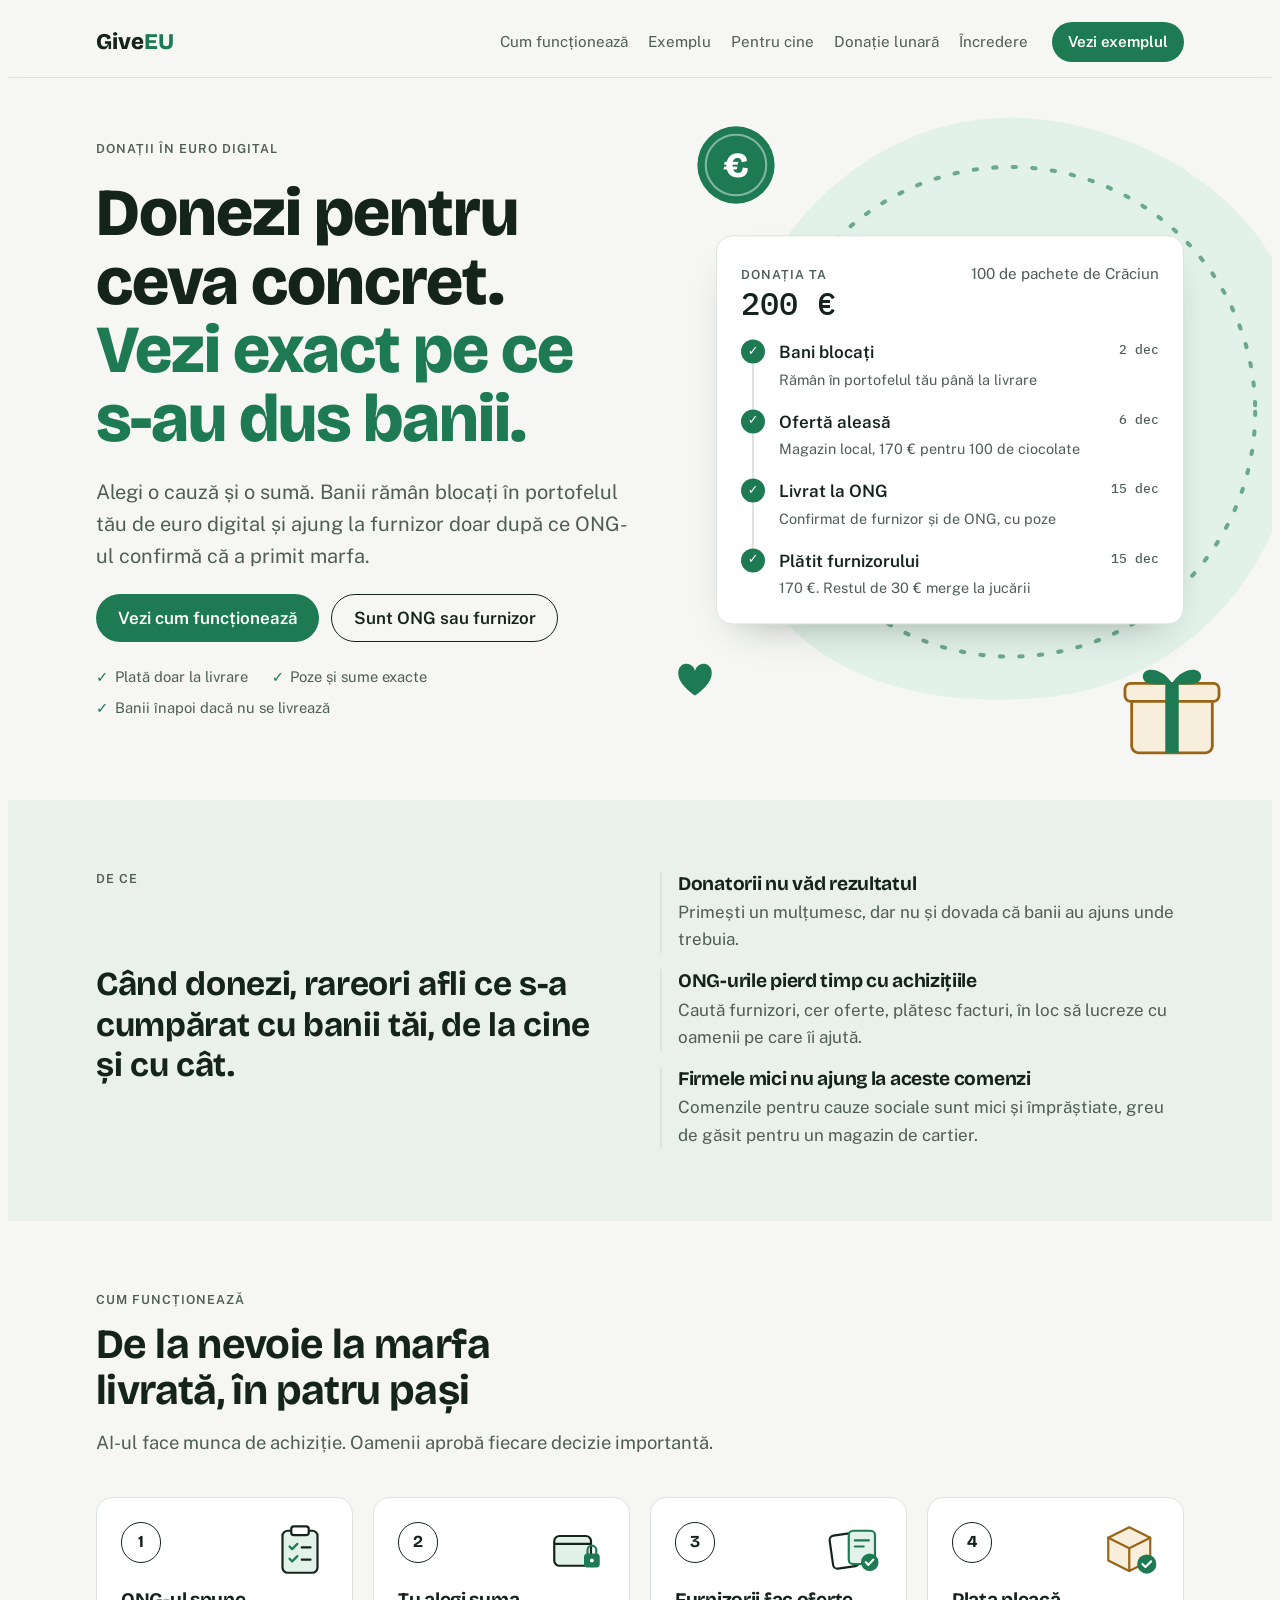
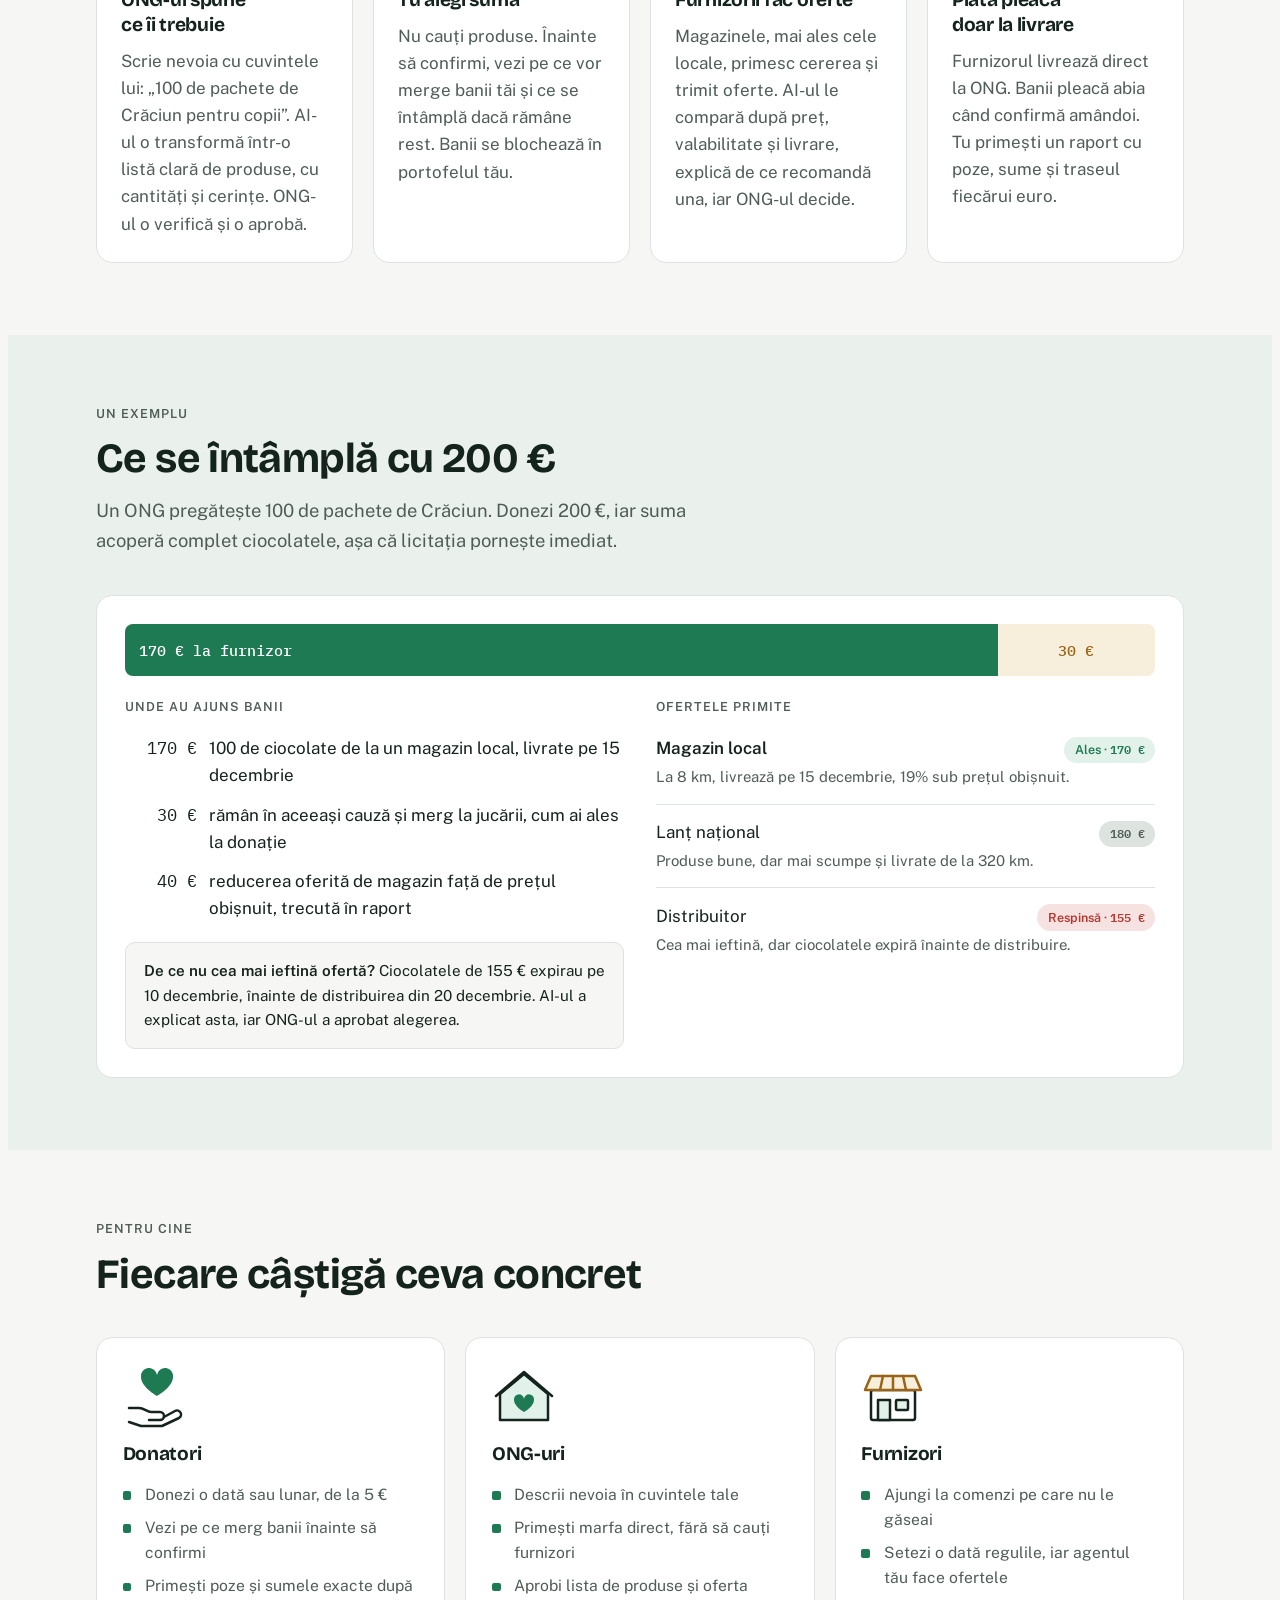
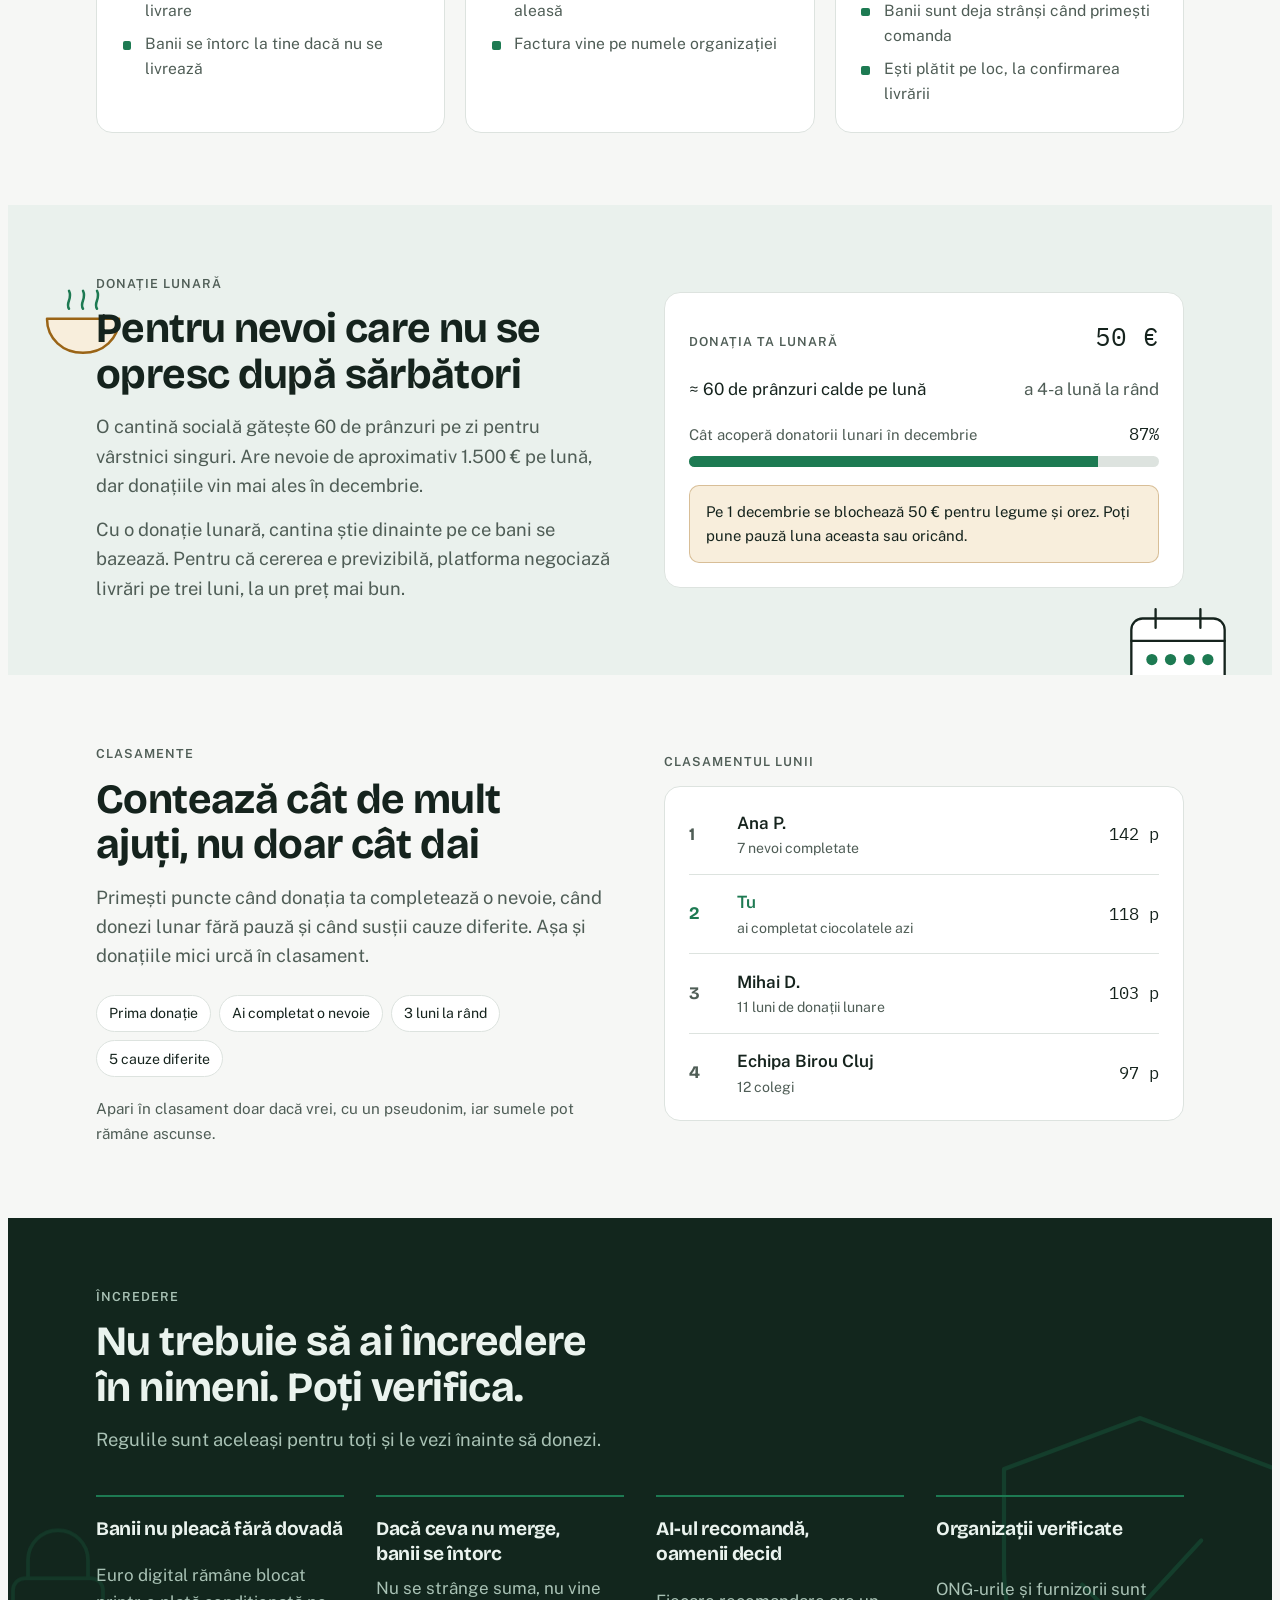
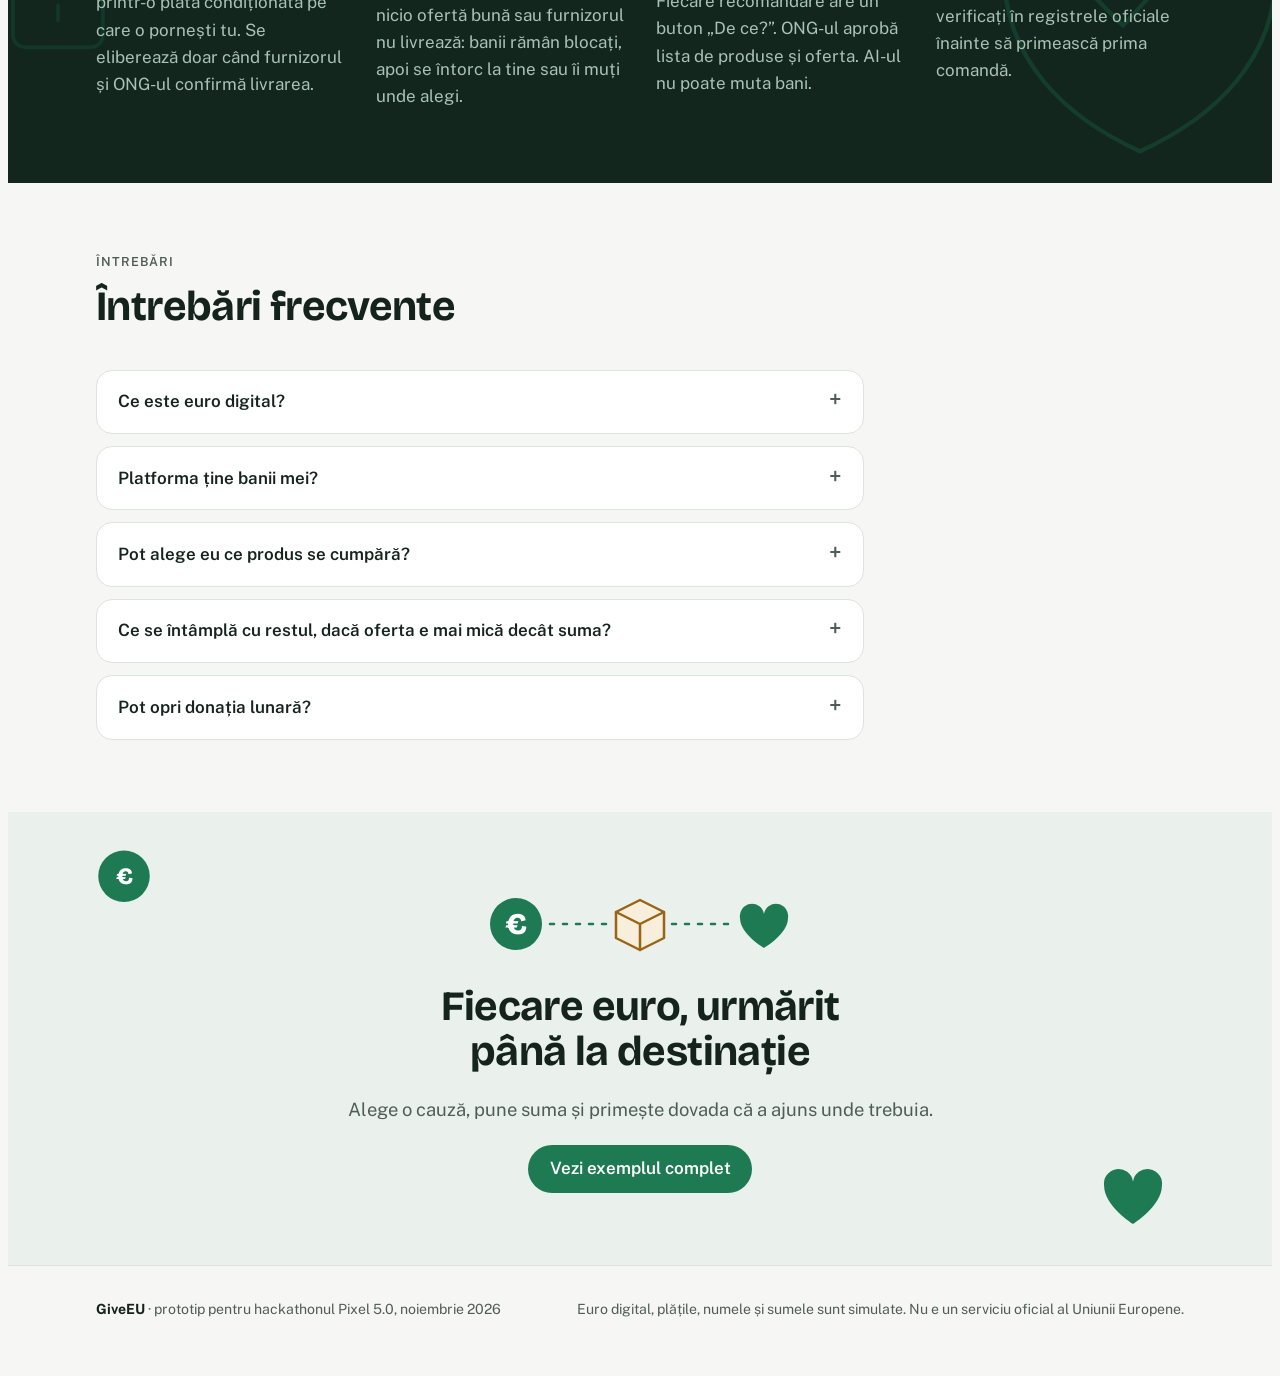
==== index.html @ 55b5b6fa "Add parallax decorations, illustrations and scroll reveal animations Co-Authored-By: Claude Opus 5.5" ====
<!doctype html>
<html lang="ro">
<head>
<meta charset="utf-8">
<meta name="viewport" content="width=device-width, initial-scale=1, viewport-fit=cover">
<title>GiveEU</title>
<script>document.documentElement.classList.add('js')</script>
<link rel="preconnect" href="https://fonts.googleapis.com">
<link rel="preconnect" href="https://fonts.gstatic.com" crossorigin>
<link rel="stylesheet" href="https://fonts.googleapis.com/css2?family=Bricolage+Grotesque:opsz,wght@12..96,500;12..96,700;12..96,800&family=Public+Sans:wght@400;600&family=IBM+Plex+Mono:wght@500&display=swap">
<style>
/* Layout: landing page pe benzi orizontale; hero cu un card „urmărirea donației” ca imagine centrală, apoi pași, exemplu, public, abonament, clasament, încredere, întrebări, CTA. */
:root{
  --bg:#f6f7f5; --surface:#ffffff; --band:#eaf1ed; --ink:#15231d; --muted:#4f5d56; --line:#dde3df;
  --accent:#1d7a52; --accent-soft:#e2f1ea; --on-accent:#ffffff; --hold:#9a6416; --hold-soft:#f8eedc; --bad:#b4372f;
  --deep:#12261d; --deep-ink:#eaf3ee; --deep-muted:#a9c2b5;
  --display:"Bricolage Grotesque",ui-sans-serif,system-ui,sans-serif;
  --body:"Public Sans",ui-sans-serif,system-ui,sans-serif;
  --mono:"IBM Plex Mono",ui-monospace,SFMono-Regular,Menlo,monospace;
}
@media (prefers-color-scheme:dark){:root:not([data-theme="light"]){
  --bg:#0f1714; --surface:#16211c; --band:#132a20; --ink:#e8efeb; --muted:#a3b2aa; --line:#2a3832;
  --accent:#4cc28c; --accent-soft:#18352a; --on-accent:#0b1611; --hold:#e0a84e; --hold-soft:#33291a; --bad:#ef7a70;
  --deep:#0a120e; --deep-ink:#e8efeb; --deep-muted:#9db3a7; color-scheme:dark}}
:root[data-theme="dark"]{
  --bg:#0f1714; --surface:#16211c; --band:#132a20; --ink:#e8efeb; --muted:#a3b2aa; --line:#2a3832;
  --accent:#4cc28c; --accent-soft:#18352a; --on-accent:#0b1611; --hold:#e0a84e; --hold-soft:#33291a; --bad:#ef7a70;
  --deep:#0a120e; --deep-ink:#e8efeb; --deep-muted:#9db3a7; color-scheme:dark}
*{box-sizing:border-box}
html{scroll-behavior:smooth}
@media (prefers-reduced-motion:reduce){html{scroll-behavior:auto}*{animation:none!important;transition:none!important}}
body{background:var(--bg);color:var(--ink);font:400 1.0625rem/1.6 var(--body)}
h1,h2,h3,p,ul,ol,dl,dd,figure{margin:0}
ul,ol{padding:0;list-style:none}
a{color:var(--accent)}
:focus-visible{outline:3px solid var(--accent);outline-offset:3px}
.band{padding-left:max(16px,env(safe-area-inset-left,0px));padding-right:max(16px,env(safe-area-inset-right,0px));padding-block:4.5rem}
.wrap{max-width:68rem;margin-inline:auto}
h1,h2,h3{font-family:var(--display);text-wrap:balance;letter-spacing:-.015em}
h2{font-size:clamp(1.8rem,4.4vw,2.6rem);line-height:1.1;font-weight:700}
h3{font-size:1.2rem;font-weight:700;line-height:1.3}
.intro{display:grid;gap:.9rem;max-width:40rem;margin-bottom:2.5rem}
.intro p{font-size:1.15rem;color:var(--muted)}
.muted{color:var(--muted)}
.mono{font-family:var(--mono);font-variant-numeric:tabular-nums}
.label{font:600 .78rem/1.2 var(--body);text-transform:uppercase;letter-spacing:.08em;color:var(--muted)}
.btn{display:inline-flex;align-items:center;justify-content:center;min-height:3rem;padding:0 1.35rem;border-radius:999px;font-weight:600;text-decoration:none;transition:filter .15s}
.btn--main{background:var(--accent);color:var(--on-accent)}
.btn--main:hover{filter:brightness(1.08)}
.btn--ghost{border:1.5px solid var(--ink);color:var(--ink)}
.btn--ghost:hover{background:var(--surface)}
.card{background:var(--surface);border:1px solid var(--line);border-radius:16px}

/* antet */
.top{position:sticky;top:env(safe-area-inset-top,0px);z-index:20;background:color-mix(in srgb,var(--bg) 88%,transparent);backdrop-filter:blur(8px);border-bottom:1px solid var(--line);
  padding-left:max(16px,env(safe-area-inset-left,0px));padding-right:max(16px,env(safe-area-inset-right,0px));padding-block:.9rem}
body::before{content:"";position:fixed;inset:0 0 auto;height:env(safe-area-inset-top,0px);z-index:21;background:var(--bg)}
.top .wrap{display:flex;align-items:center;gap:1.5rem}
.logo{font:800 1.4rem/1 var(--display);color:var(--ink);text-decoration:none;margin-right:auto}
.logo span{color:var(--accent)}
.nav{display:flex;gap:1.25rem;font-size:.95rem}
.nav a{color:var(--muted);text-decoration:none}
.nav a:hover{color:var(--ink)}
@media (max-width:760px){.nav{display:none}}

/* hero */
.hero{padding-block:4rem 5rem}
.hero .wrap{display:grid;gap:3rem;grid-template-columns:minmax(0,1.1fr) minmax(0,.9fr);align-items:center}
@media (max-width:880px){.hero .wrap{grid-template-columns:minmax(0,1fr)}}
.hero-copy{display:grid;gap:1.4rem}
.hero h1{font-size:clamp(2.4rem,6.4vw,4.2rem);line-height:1.02;font-weight:800}
.hero h1 em{font-style:normal;color:var(--accent)}
.hero-copy>p{font-size:1.25rem;color:var(--muted);max-width:34rem}
.cta-row{display:flex;flex-wrap:wrap;gap:.75rem}
.facts{display:flex;flex-wrap:wrap;gap:.5rem 1.5rem;font-size:.92rem;color:var(--muted)}
.facts span::before{content:"✓";color:var(--accent);font-weight:700;margin-right:.4rem}

/* card urmărire */
.track{padding:1.5rem;display:grid;gap:1.25rem;box-shadow:0 18px 40px -24px color-mix(in srgb,var(--ink) 45%,transparent)}
.track-head{display:flex;justify-content:space-between;align-items:baseline;gap:1rem;flex-wrap:wrap}
.track-head .amt{font:500 2rem/1 var(--mono)}
.timeline{display:grid;gap:0}
.timeline li{display:grid;grid-template-columns:1.5rem 1fr auto;gap:.85rem;align-items:start;position:relative;padding-bottom:1.1rem}
.timeline li:last-child{padding-bottom:0}
.timeline li::after{content:"";position:absolute;left:calc(.75rem - 1px);top:1.5rem;bottom:0;width:2px;background:var(--line)}
.timeline li:last-child::after{display:none}
.dot{width:1.5rem;height:1.5rem;border-radius:50%;display:grid;place-items:center;font-size:.8rem;font-weight:700;background:var(--accent);color:var(--on-accent);position:relative;z-index:1}
.dot.wait{background:var(--hold-soft);color:var(--hold);border:1.5px solid var(--hold)}
.timeline .t{display:grid;gap:.1rem;min-width:0}
.timeline .t strong{font-weight:600}
.timeline .t span{font-size:.9rem;color:var(--muted)}
.timeline .d{font:500 .82rem/1.6 var(--mono);color:var(--muted)}

/* probleme */
.problem .wrap{display:grid;gap:2.5rem;grid-template-columns:minmax(0,1fr) minmax(0,1fr)}
@media (max-width:820px){.problem .wrap{grid-template-columns:minmax(0,1fr)}}
.problem blockquote{margin:0;font:700 clamp(1.5rem,3.4vw,2.1rem)/1.2 var(--display);letter-spacing:-.01em}
.problem ul{display:grid;gap:1rem}
.problem li{display:grid;gap:.15rem;padding-left:1rem;border-left:2px solid var(--line)}
.problem li p{color:var(--muted)}

/* pași */
.steps{display:grid;gap:1.25rem;grid-template-columns:repeat(auto-fit,minmax(14.5rem,1fr));counter-reset:s}
.steps li{padding:1.5rem;display:grid;gap:.6rem;align-content:start;counter-increment:s}
.steps li::before{content:counter(s);display:grid;place-items:center;width:2.4rem;height:2.4rem;border-radius:50%;border:1.5px solid var(--ink);font:700 1.05rem/1 var(--display)}
.steps p{color:var(--muted)}

/* exemplu */
.alt{background:var(--band)}
.example{padding:1.75rem;display:grid;gap:1.5rem}
.example-grid{display:grid;gap:2rem;grid-template-columns:minmax(0,1fr) minmax(0,1fr)}
@media (max-width:820px){.example-grid{grid-template-columns:minmax(0,1fr)}}
.split{display:flex;height:3.25rem;border-radius:8px;overflow:hidden;font:500 .95rem/1 var(--mono)}
.split div{display:flex;align-items:center;padding-inline:.85rem;min-width:0;white-space:nowrap}
.split .paid{flex:170;background:var(--accent);color:var(--on-accent)}
.split .left{flex:30;background:var(--hold-soft);color:var(--hold);justify-content:center;padding-inline:.25rem}
.legend{display:grid;gap:.75rem}
.legend li{display:grid;grid-template-columns:4.5rem minmax(0,1fr);gap:.75rem;align-items:baseline}
.legend .mono{text-align:right;font-size:1.05rem}
.bids{display:grid;gap:.9rem}
.bid{display:grid;grid-template-columns:minmax(0,1fr) auto;gap:.15rem 1rem;align-items:baseline;padding-bottom:.9rem;border-bottom:1px solid var(--line)}
.bid:last-child{border-bottom:0;padding-bottom:0}
.bid .why{grid-column:1/-1;font-size:.93rem;color:var(--muted)}
.bid.win .name{font-weight:600}
.pill{font:600 .78rem/1 var(--body);padding:.4rem .65rem;border-radius:999px;justify-self:end;white-space:nowrap}
.pill.ok{background:var(--accent-soft);color:var(--accent)}
.pill.no{background:color-mix(in srgb,var(--bad) 14%,transparent);color:var(--bad)}
.pill.mid{background:var(--line);color:var(--muted)}
.ai-note{font-size:.95rem;padding:1rem 1.1rem;border-radius:10px;background:var(--bg);border:1px solid var(--line)}
.ai-note b{font-weight:600}

/* public */
.who{display:grid;gap:1.25rem;grid-template-columns:repeat(auto-fit,minmax(16rem,1fr))}
.who li{padding:1.6rem;display:grid;gap:.9rem;align-content:start}
.who ul.ticks{display:grid;gap:.5rem}
.who ul.ticks li{padding:0;display:block;padding-left:1.4rem;position:relative;color:var(--muted);font-size:.98rem}
.who ul.ticks li::before{content:"";position:absolute;left:0;top:.6rem;width:.55rem;height:.55rem;border-radius:2px;background:var(--accent)}

/* abonament */
.monthly .wrap{display:grid;gap:3rem;grid-template-columns:minmax(0,1fr) minmax(0,1fr);align-items:center}
@media (max-width:820px){.monthly .wrap{grid-template-columns:minmax(0,1fr)}}
.monthly .intro{margin-bottom:0}
.sub{padding:1.5rem;display:grid;gap:1.1rem}
.sub-row{display:flex;justify-content:space-between;gap:1rem;align-items:baseline;flex-wrap:wrap}
.meter{height:.7rem;border-radius:999px;background:var(--line);overflow:hidden}
.meter i{display:block;height:100%;width:87%;background:var(--accent)}
.notice{font-size:.93rem;padding:.9rem 1rem;border-radius:10px;background:var(--hold-soft);color:var(--ink);border:1px solid color-mix(in srgb,var(--hold) 35%,transparent)}

/* clasament */
.board{padding:.5rem 1.5rem}
.board li{display:grid;grid-template-columns:2rem minmax(0,1fr) auto;gap:1rem;align-items:center;padding-block:.9rem;border-bottom:1px solid var(--line)}
.board li:last-child{border-bottom:0}
.board .pos{font:700 1.1rem/1 var(--display);color:var(--muted)}
.board .me .pos,.board .me .nm{color:var(--accent)}
.board .nm{font-weight:600}
.board .sub2{display:block;font-size:.88rem;color:var(--muted);font-weight:400}
.badges{display:flex;flex-wrap:wrap;gap:.5rem}
.badges span{font-size:.88rem;padding:.4rem .75rem;border-radius:999px;border:1px solid var(--line);background:var(--surface)}
.game .wrap{display:grid;gap:3rem;grid-template-columns:minmax(0,1fr) minmax(0,1fr);align-items:start}
@media (max-width:820px){.game .wrap{grid-template-columns:minmax(0,1fr)}}
.game .intro{margin-bottom:1.5rem}

/* încredere */
.trust{background:var(--deep);color:var(--deep-ink)}
.trust .intro p{color:var(--deep-muted)}
.trust-grid{display:grid;gap:2rem;grid-template-columns:repeat(auto-fit,minmax(15rem,1fr))}
.trust-grid li{display:grid;gap:.5rem;padding-top:1.25rem;border-top:2px solid var(--accent)}
.trust-grid p{color:var(--deep-muted)}
.trust :focus-visible{outline-color:var(--deep-ink)}

/* întrebări */
.faq{display:grid;gap:.75rem;max-width:48rem}
.faq details{padding:1.1rem 1.3rem}
.faq summary{cursor:pointer;font-weight:600;list-style:none;display:flex;justify-content:space-between;gap:1rem}
.faq summary::-webkit-details-marker{display:none}
.faq summary::after{content:"+";font:500 1.3rem/1 var(--mono);color:var(--muted)}
.faq details[open] summary::after{content:"–"}
.faq details p{margin-top:.75rem;color:var(--muted)}

/* cta */
.cta{text-align:center}
.cta .wrap{display:grid;gap:1.25rem;justify-items:center;max-width:42rem}
.cta p{font-size:1.15rem;color:var(--muted)}

footer{border-top:1px solid var(--line);font-size:.88rem;color:var(--muted);padding-block:2rem 3rem}
footer .wrap{display:flex;flex-wrap:wrap;gap:.5rem 2rem;justify-content:space-between}

/* ilustrații */
.ill{display:block;overflow:visible}
.ill *{fill:none;stroke:none}
.ill .s{stroke:var(--ink);stroke-width:2.5;stroke-linecap:round;stroke-linejoin:round}
.ill .sa{stroke:var(--accent)}
.ill .sh{stroke:var(--hold)}
.ill .so{stroke:var(--on-accent)}
.ill .fs{fill:var(--accent-soft)}
.ill .fa{fill:var(--accent)}
.ill .fh{fill:var(--hold-soft)}
.ill .fw{fill:var(--surface)}
.ill .coin-t{fill:var(--on-accent);font:800 30px var(--display);text-anchor:middle}
.steps li{grid-template-columns:auto 1fr}
.steps li::before{grid-row:1}
.steps li>*{grid-column:1/-1}
.steps li>.ill{grid-column:2;grid-row:1;justify-self:end;align-self:center;width:56px;height:56px}
.who>li>.ill{width:64px;height:64px}
.journey{width:min(100%,320px);height:auto}
.dash{stroke-dasharray:4 9;animation:march 1.4s linear infinite}
@keyframes march{to{stroke-dashoffset:-13}}

/* paralaxă */
.has-deco{position:relative;overflow:hidden;isolation:isolate}
.hero{overflow:hidden}
.hero .wrap{position:relative;isolation:isolate}
.deco{position:absolute;z-index:-1;pointer-events:none}
.deco>svg{width:100%;height:auto}
.bob>svg{animation:bob 7s ease-in-out infinite;animation-delay:var(--bob-delay,0s)}
@keyframes bob{50%{transform:translateY(-12px) rotate(-5deg)}}
.d-blob{top:-10%;right:-14%;width:60%}
.d-coin{top:-4%;left:55%;width:84px}
.d-gift{bottom:-8%;right:-4%;width:112px}
.d-heart{bottom:4%;left:53%;width:44px}
.d-cal{top:6%;right:3%;width:112px}
.d-bowl{bottom:4%;left:2%;width:100px}
.d-shield{top:-4%;right:-3%;width:min(44vw,340px);opacity:.3}
.d-lock{bottom:-6%;left:-2%;width:150px;opacity:.22}
.d-c1{top:18%;left:7%;width:56px}
.d-c2{bottom:14%;right:8%;width:76px}
@media (max-width:880px){
  .d-blob{top:auto;bottom:-4%;right:-40%;width:120%}
  .d-coin,.d-heart{display:none}
  .d-gift{width:84px;right:-3%;bottom:-6%}
}
@media (max-width:820px){.d-cal,.d-bowl{display:none}}
@media (max-width:640px){.d-c1{display:none}.d-c2{width:52px;bottom:6%;right:4%}}

/* apariție la scroll */
.js .reveal,.js [data-stagger]>*{opacity:0;transform:translateY(28px);transition:opacity .7s ease,transform .8s cubic-bezier(.2,.7,.2,1);transition-delay:calc(var(--d,0)*90ms)}
.js .reveal.in,.js [data-stagger]>.in{opacity:1;transform:none}
</style>

<header class="top">
  <div class="wrap">
    <a class="logo" href="#top">Give<span>EU</span></a>
    <nav class="nav" aria-label="Secțiuni">
      <a href="#cum">Cum funcționează</a>
      <a href="#exemplu">Exemplu</a>
      <a href="#pentru-cine">Pentru cine</a>
      <a href="#lunar">Donație lunară</a>
      <a href="#incredere">Încredere</a>
    </nav>
    <a class="btn btn--main" href="#exemplu" style="min-height:2.5rem;padding:0 1rem;font-size:.95rem">Vezi exemplul</a>
  </div>
</header>

<main id="top">
  <section class="band hero" aria-labelledby="h-hero">
    <div class="wrap">
      <div class="deco d-blob" data-speed="0.12" aria-hidden="true"><svg class="ill" viewBox="0 0 400 400"><path d="M210 20c80 6 170 60 170 160s-60 190-170 196S20 330 24 210 120 14 210 20z" class="fs"/><circle cx="200" cy="200" r="150" class="s sa" style="stroke-dasharray:2 10;opacity:.6"/></svg></div>
      <div class="deco d-coin bob" data-speed="0.35" aria-hidden="true"><svg class="ill" viewBox="0 0 100 100"><circle cx="50" cy="50" r="46" class="fa"/><circle cx="50" cy="50" r="36" class="s so" style="opacity:.45"/><text x="50" y="64" class="coin-t" style="font-size:42px">€</text></svg></div>
      <div class="deco d-gift bob" data-speed="-0.18" style="--bob-delay:-2.5s" aria-hidden="true"><svg class="ill" viewBox="0 0 100 100"><rect x="14" y="40" width="72" height="50" rx="6" class="fh s sh"/><rect x="8" y="28" width="84" height="16" rx="5" class="fh s sh"/><rect x="44" y="28" width="12" height="62" class="fa"/><path d="M50 28c-8-14-26-16-26-6 0 8 14 8 26 6zM50 28c8-14 26-16 26-6 0 8-14 8-26 6z" class="fa"/></svg></div>
      <div class="deco d-heart bob" data-speed="0.5" style="--bob-delay:-4s" aria-hidden="true"><svg class="ill" viewBox="0 0 100 100"><path d="M50 86S12 62 12 36a19 19 0 0 1 38-6 19 19 0 0 1 38 6c0 26-38 50-38 50z" class="fa"/></svg></div>
      <div class="hero-copy" data-stagger>
        <span class="label">Donații în euro digital</span>
        <h1 id="h-hero">Donezi pentru ceva concret. <em>Vezi exact pe ce s-au dus banii.</em></h1>
        <p>Alegi o cauză și o sumă. Banii rămân blocați în portofelul tău de euro digital și ajung la furnizor doar după ce ONG-ul confirmă că a primit marfa.</p>
        <div class="cta-row">
          <a class="btn btn--main" href="#cum">Vezi cum funcționează</a>
          <a class="btn btn--ghost" href="#pentru-cine">Sunt ONG sau furnizor</a>
        </div>
        <div class="facts"><span>Plată doar la livrare</span><span>Poze și sume exacte</span><span>Banii înapoi dacă nu se livrează</span></div>
      </div>

      <figure class="card track" data-speed="-0.05" aria-label="Exemplu de donație urmărită pas cu pas">
        <div class="track-head">
          <div><span class="label">Donația ta</span><div class="amt">200 €</div></div>
          <span class="muted" style="font-size:.95rem">100 de pachete de Crăciun</span>
        </div>
        <ol class="timeline" data-stagger>
          <li><span class="dot">✓</span><span class="t"><strong>Bani blocați</strong><span>Rămân în portofelul tău până la livrare</span></span><span class="d">2 dec</span></li>
          <li><span class="dot">✓</span><span class="t"><strong>Ofertă aleasă</strong><span>Magazin local, 170 € pentru 100 de ciocolate</span></span><span class="d">6 dec</span></li>
          <li><span class="dot">✓</span><span class="t"><strong>Livrat la ONG</strong><span>Confirmat de furnizor și de ONG, cu poze</span></span><span class="d">15 dec</span></li>
          <li><span class="dot">✓</span><span class="t"><strong>Plătit furnizorului</strong><span>170 €. Restul de 30 € merge la jucării</span></span><span class="d">15 dec</span></li>
        </ol>
      </figure>
    </div>
  </section>

  <section class="band problem alt" aria-labelledby="h-problem">
    <div class="wrap">
      <div class="intro" style="margin-bottom:0">
        <span class="label">De ce</span>
        <blockquote id="h-problem">Când donezi, rareori afli ce s-a cumpărat cu banii tăi, de la cine și cu cât.</blockquote>
      </div>
      <ul data-stagger>
        <li><h3>Donatorii nu văd rezultatul</h3><p>Primești un mulțumesc, dar nu și dovada că banii au ajuns unde trebuia.</p></li>
        <li><h3>ONG-urile pierd timp cu achizițiile</h3><p>Caută furnizori, cer oferte, plătesc facturi, în loc să lucreze cu oamenii pe care îi ajută.</p></li>
        <li><h3>Firmele mici nu ajung la aceste comenzi</h3><p>Comenzile pentru cauze sociale sunt mici și împrăștiate, greu de găsit pentru un magazin de cartier.</p></li>
      </ul>
    </div>
  </section>

  <section class="band" id="cum" aria-labelledby="h-cum">
    <div class="wrap">
      <div class="intro" data-stagger>
        <span class="label">Cum funcționează</span>
        <h2 id="h-cum">De la nevoie la marfa livrată, în patru pași</h2>
        <p>AI-ul face munca de achiziție. Oamenii aprobă fiecare decizie importantă.</p>
      </div>
      <ol class="steps" data-stagger>
        <li class="card"><svg class="ill" viewBox="0 0 64 64" aria-hidden="true"><rect x="12" y="10" width="40" height="48" rx="6" class="fs s"/><rect x="22" y="5" width="20" height="10" rx="3" class="fw s"/><path d="M20 28l3 3 6-6M20 42l3 3 6-6" class="s sa"/><path d="M34 29h10M34 43h10" class="s"/></svg><h3>ONG-ul spune ce îi trebuie</h3><p>Scrie nevoia cu cuvintele lui: „100 de pachete de Crăciun pentru copii”. AI-ul o transformă într-o listă clară de produse, cu cantități și cerințe. ONG-ul o verifică și o aprobă.</p></li>
        <li class="card"><svg class="ill" viewBox="0 0 64 64" aria-hidden="true"><rect x="6" y="16" width="42" height="34" rx="6" class="fs s"/><path d="M6 25h42" class="s"/><path d="M44 37v-5a5 5 0 0 1 10 0v5" class="s sa"/><rect x="40" y="36" width="18" height="16" rx="4" class="fa"/><circle cx="49" cy="44" r="2.2" class="fw"/></svg><h3>Tu alegi suma</h3><p>Nu cauți produse. Înainte să confirmi, vezi pe ce vor merge banii tăi și ce se întâmplă dacă rămâne rest. Banii se blochează în portofelul tău.</p></li>
        <li class="card"><svg class="ill" viewBox="0 0 64 64" aria-hidden="true"><rect x="6" y="14" width="30" height="38" rx="5" class="fw s" transform="rotate(-8 21 33)"/><rect x="26" y="10" width="30" height="38" rx="5" class="fs s sa"/><path d="M33 21h16M33 28h10" class="s sa"/><circle cx="50" cy="46" r="10" class="fa"/><path d="M45.5 46l3 3 5.5-6" class="s so"/></svg><h3>Furnizorii fac oferte</h3><p>Magazinele, mai ales cele locale, primesc cererea și trimit oferte. AI-ul le compară după preț, valabilitate și livrare, explică de ce recomandă una, iar ONG-ul decide.</p></li>
        <li class="card"><svg class="ill" viewBox="0 0 64 64" aria-hidden="true"><path d="M30 6 54 18v26L30 56 6 44V18z" class="fh s sh"/><path d="M6 18l24 12 24-12M30 30v26" class="s sh"/><circle cx="50" cy="48" r="11" class="fa"/><path d="M45 48l3.5 3.5L55 45" class="s so"/></svg><h3>Plata pleacă doar la livrare</h3><p>Furnizorul livrează direct la ONG. Banii pleacă abia când confirmă amândoi. Tu primești un raport cu poze, sume și traseul fiecărui euro.</p></li>
      </ol>
    </div>
  </section>

  <section class="band alt" id="exemplu" aria-labelledby="h-ex">
    <div class="wrap">
      <div class="intro" data-stagger>
        <span class="label">Un exemplu</span>
        <h2 id="h-ex">Ce se întâmplă cu 200 €</h2>
        <p>Un ONG pregătește 100 de pachete de Crăciun. Donezi 200 €, iar suma acoperă complet ciocolatele, așa că licitația pornește imediat.</p>
      </div>
      <div class="card example reveal">
        <div class="split" role="img" aria-label="Din 200 de euro, 170 au mers la furnizor și 30 au rămas pentru jucării">
          <div class="paid">170 € la furnizor</div>
          <div class="left">30 €</div>
        </div>
        <div class="example-grid">
          <div style="display:grid;gap:1.25rem;align-content:start">
            <span class="label">Unde au ajuns banii</span>
            <ul class="legend">
              <li><span class="mono">170 €</span><span>100 de ciocolate de la un magazin local, livrate pe 15 decembrie</span></li>
              <li><span class="mono">30 €</span><span>rămân în aceeași cauză și merg la jucării, cum ai ales la donație</span></li>
              <li><span class="mono">40 €</span><span>reducerea oferită de magazin față de prețul obișnuit, trecută în raport</span></li>
            </ul>
            <p class="ai-note"><b>De ce nu cea mai ieftină ofertă?</b> Ciocolatele de 155 € expirau pe 10 decembrie, înainte de distribuirea din 20 decembrie. AI-ul a explicat asta, iar ONG-ul a aprobat alegerea.</p>
          </div>
          <div style="display:grid;gap:1.25rem;align-content:start">
            <span class="label">Ofertele primite</span>
            <div class="bids" data-stagger>
              <div class="bid win"><span class="name">Magazin local</span><span class="pill ok">Ales · <span class="mono">170 €</span></span><span class="why">La 8 km, livrează pe 15 decembrie, 19% sub prețul obișnuit.</span></div>
              <div class="bid"><span class="name">Lanț național</span><span class="pill mid"><span class="mono">180 €</span></span><span class="why">Produse bune, dar mai scumpe și livrate de la 320 km.</span></div>
              <div class="bid"><span class="name">Distribuitor</span><span class="pill no">Respinsă · <span class="mono">155 €</span></span><span class="why">Cea mai ieftină, dar ciocolatele expiră înainte de distribuire.</span></div>
            </div>
          </div>
        </div>
      </div>
    </div>
  </section>

  <section class="band" id="pentru-cine" aria-labelledby="h-who">
    <div class="wrap">
      <div class="intro" data-stagger>
        <span class="label">Pentru cine</span>
        <h2 id="h-who">Fiecare câștigă ceva concret</h2>
      </div>
      <ul class="who" data-stagger>
        <li class="card">
          <svg class="ill" viewBox="0 0 64 64" aria-hidden="true"><path d="M34 32S18 23 18 13a8 8 0 0 1 16-2 8 8 0 0 1 16 2c0 10-16 19-16 19z" class="fa"/><path d="M6 44h10c5 0 8 4 12 4h9a4 4 0 0 1 0 8H26" class="s"/><path d="M41 53l11-6a4 4 0 0 1 4 7L39 62H18L6 58" class="s"/></svg>
          <h3>Donatori</h3>
          <ul class="ticks">
            <li>Donezi o dată sau lunar, de la 5 €</li>
            <li>Vezi pe ce merg banii înainte să confirmi</li>
            <li>Primești poze și sumele exacte după livrare</li>
            <li>Banii se întorc la tine dacă nu se livrează</li>
          </ul>
        </li>
        <li class="card">
          <svg class="ill" viewBox="0 0 64 64" aria-hidden="true"><path d="M8 30 32 10l24 20v26H8z" class="fs s"/><path d="M4 32 32 8l28 24" class="s"/><path d="M32 48s-10-5.5-10-12a5 5 0 0 1 10-1.2 5 5 0 0 1 10 1.2c0 6.5-10 12-10 12z" class="fa"/></svg>
          <h3>ONG-uri</h3>
          <ul class="ticks">
            <li>Descrii nevoia în cuvintele tale</li>
            <li>Primești marfa direct, fără să cauți furnizori</li>
            <li>Aprobi lista de produse și oferta aleasă</li>
            <li>Factura vine pe numele organizației</li>
          </ul>
        </li>
        <li class="card">
          <svg class="ill" viewBox="0 0 64 64" aria-hidden="true"><rect x="10" y="26" width="44" height="30" rx="2" class="fw s"/><path d="M10 12h44l6 14H4z" class="fh s sh"/><path d="M22 12l-3 14M32 12v14M42 12l3 14" class="s sh"/><rect x="17" y="36" width="12" height="20" class="fs s"/><rect x="35" y="36" width="12" height="10" rx="1" class="fs s"/></svg>
          <h3>Furnizori</h3>
          <ul class="ticks">
            <li>Ajungi la comenzi pe care nu le găseai</li>
            <li>Setezi o dată regulile, iar agentul tău face ofertele</li>
            <li>Banii sunt deja strânși când primești comanda</li>
            <li>Ești plătit pe loc, la confirmarea livrării</li>
          </ul>
        </li>
      </ul>
    </div>
  </section>

  <section class="band alt monthly has-deco" id="lunar" aria-labelledby="h-lunar">
    <div class="deco d-cal" data-speed="0.28" aria-hidden="true"><svg class="ill" viewBox="0 0 120 120"><rect x="10" y="20" width="100" height="90" rx="12" class="fw s"/><path d="M10 44h100M36 10v20M84 10v20" class="s"/><circle cx="32" cy="64" r="6" class="fa"/><circle cx="52" cy="64" r="6" class="fa"/><circle cx="72" cy="64" r="6" class="fa"/><circle cx="92" cy="64" r="6" class="fa"/><circle cx="32" cy="88" r="6" class="fa"/><circle cx="52" cy="88" r="6" class="fs s sa"/><circle cx="72" cy="88" r="6" class="fs"/><circle cx="92" cy="88" r="6" class="fs"/></svg></div>
    <div class="deco d-bowl bob" data-speed="-0.22" aria-hidden="true"><svg class="ill" viewBox="0 0 100 100"><path d="M14 50h72c0 20-16 34-36 34S14 70 14 50z" class="fh s sh"/><path d="M36 40c-4-6 4-10 0-18M50 40c-4-6 4-10 0-18M64 40c-4-6 4-10 0-18" class="s sa"/></svg></div>
    <div class="wrap">
      <div class="intro" data-stagger>
        <span class="label">Donație lunară</span>
        <h2 id="h-lunar">Pentru nevoi care nu se opresc după sărbători</h2>
        <p>O cantină socială gătește 60 de prânzuri pe zi pentru vârstnici singuri. Are nevoie de aproximativ 1.500 € pe lună, dar donațiile vin mai ales în decembrie.</p>
        <p>Cu o donație lunară, cantina știe dinainte pe ce bani se bazează. Pentru că cererea e previzibilă, platforma negociază livrări pe trei luni, la un preț mai bun.</p>
      </div>
      <div class="card sub reveal" aria-label="Exemplu de donație lunară">
        <div class="sub-row"><span class="label">Donația ta lunară</span><span class="mono" style="font-size:1.6rem">50 €</span></div>
        <div class="sub-row"><span>≈ 60 de prânzuri calde pe lună</span><span class="muted">a 4-a lună la rând</span></div>
        <div style="display:grid;gap:.5rem">
          <div class="sub-row"><span class="muted" style="font-size:.93rem">Cât acoperă donatorii lunari în decembrie</span><span class="mono">87%</span></div>
          <div class="meter" role="img" aria-label="87% acoperit"><i></i></div>
        </div>
        <p class="notice">Pe 1 decembrie se blochează 50 € pentru legume și orez. Poți pune pauză luna aceasta sau oricând.</p>
      </div>
    </div>
  </section>

  <section class="band game" aria-labelledby="h-game">
    <div class="wrap">
      <div>
        <div class="intro" data-stagger>
          <span class="label">Clasamente</span>
          <h2 id="h-game">Contează cât de mult ajuți, nu doar cât dai</h2>
          <p>Primești puncte când donația ta completează o nevoie, când donezi lunar fără pauză și când susții cauze diferite. Așa și donațiile mici urcă în clasament.</p>
        </div>
        <div class="badges" aria-label="Exemple de insigne">
          <span>Prima donație</span><span>Ai completat o nevoie</span><span>3 luni la rând</span><span>5 cauze diferite</span>
        </div>
        <p class="muted" style="margin-top:1.25rem;font-size:.95rem">Apari în clasament doar dacă vrei, cu un pseudonim, iar sumele pot rămâne ascunse.</p>
      </div>
      <div>
        <span class="label">Clasamentul lunii</span>
        <ol class="card board" style="margin-top:.75rem" data-stagger>
          <li><span class="pos">1</span><span class="nm">Ana P.<span class="sub2">7 nevoi completate</span></span><span class="mono">142 p</span></li>
          <li class="me"><span class="pos">2</span><span class="nm">Tu<span class="sub2">ai completat ciocolatele azi</span></span><span class="mono">118 p</span></li>
          <li><span class="pos">3</span><span class="nm">Mihai D.<span class="sub2">11 luni de donații lunare</span></span><span class="mono">103 p</span></li>
          <li><span class="pos">4</span><span class="nm">Echipa Birou Cluj<span class="sub2">12 colegi</span></span><span class="mono">97 p</span></li>
        </ol>
      </div>
    </div>
  </section>

  <section class="band trust has-deco" id="incredere" aria-labelledby="h-trust">
    <div class="deco d-shield" data-speed="0.2" aria-hidden="true"><svg class="ill" viewBox="0 0 200 220"><path d="M100 10 180 40v60c0 52-36 86-80 106C56 186 20 152 20 100V40z" class="s sa"/><path d="M66 108l24 24 46-50" class="s sa"/></svg></div>
    <div class="deco d-lock" data-speed="-0.15" aria-hidden="true"><svg class="ill" viewBox="0 0 100 100"><path d="M30 44V32a20 20 0 0 1 40 0v12" class="s sa"/><rect x="20" y="44" width="60" height="46" rx="8" class="s sa"/><path d="M50 62v10" class="s sa"/></svg></div>
    <div class="wrap">
      <div class="intro" data-stagger>
        <span class="label" style="color:var(--deep-muted)">Încredere</span>
        <h2 id="h-trust">Nu trebuie să ai încredere în nimeni. Poți verifica.</h2>
        <p>Regulile sunt aceleași pentru toți și le vezi înainte să donezi.</p>
      </div>
      <ul class="trust-grid" data-stagger>
        <li><h3>Banii nu pleacă fără dovadă</h3><p>Euro digital rămâne blocat printr-o plată condiționată pe care o pornești tu. Se eliberează doar când furnizorul și ONG-ul confirmă livrarea.</p></li>
        <li><h3>Dacă ceva nu merge, banii se întorc</h3><p>Nu se strânge suma, nu vine nicio ofertă bună sau furnizorul nu livrează: banii rămân blocați, apoi se întorc la tine sau îi muți unde alegi.</p></li>
        <li><h3>AI-ul recomandă, oamenii decid</h3><p>Fiecare recomandare are un buton „De ce?”. ONG-ul aprobă lista de produse și oferta. AI-ul nu poate muta bani.</p></li>
        <li><h3>Organizații verificate</h3><p>ONG-urile și furnizorii sunt verificați în registrele oficiale înainte să primească prima comandă.</p></li>
      </ul>
    </div>
  </section>

  <section class="band" aria-labelledby="h-faq">
    <div class="wrap">
      <div class="intro" data-stagger>
        <span class="label">Întrebări</span>
        <h2 id="h-faq">Întrebări frecvente</h2>
      </div>
      <div class="faq" data-stagger>
        <details class="card"><summary>Ce este euro digital?</summary><p>Forma digitală a monedei euro, emisă de Banca Centrală Europeană și păstrată într-un portofel la banca ta. GiveEU folosește plățile condiționate pe care le permite: banii pleacă doar când e îndeplinită condiția pe care ai acceptat-o.</p></details>
        <details class="card"><summary>Platforma ține banii mei?</summary><p>Nu. Banii stau în portofelul tău până la livrare, apoi merg direct la furnizor. GiveEU organizează licitația și urmărirea, dar nu primește donația.</p></details>
        <details class="card"><summary>Pot alege eu ce produs se cumpără?</summary><p>Alegi cauza și suma. Platforma îți arată pe ce produs al cauzei vor merge banii înainte să confirmi, iar raportul îți arată ce s-a cumpărat efectiv.</p></details>
        <details class="card"><summary>Ce se întâmplă cu restul, dacă oferta e mai mică decât suma?</summary><p>Alegi la donație: rămâne în aceeași cauză, merge la costurile ONG-ului sau se întoarce la tine.</p></details>
        <details class="card"><summary>Pot opri donația lunară?</summary><p>Oricând, dintr-un click. Primești și o notificare înainte de fiecare plată, cu ce se va cumpăra.</p></details>
      </div>
    </div>
  </section>

  <section class="band alt cta has-deco" aria-labelledby="h-cta">
    <div class="deco d-c1 bob" data-speed="0.4" aria-hidden="true"><svg class="ill" viewBox="0 0 100 100"><circle cx="50" cy="50" r="46" class="fa"/><text x="50" y="64" class="coin-t" style="font-size:42px">€</text></svg></div>
    <div class="deco d-c2 bob" data-speed="-0.3" style="--bob-delay:-3s" aria-hidden="true"><svg class="ill" viewBox="0 0 100 100"><path d="M50 86S12 62 12 36a19 19 0 0 1 38-6 19 19 0 0 1 38 6c0 26-38 50-38 50z" class="fa"/></svg></div>
    <div class="wrap" data-stagger>
      <svg class="ill journey" viewBox="0 0 320 80" aria-hidden="true"><path d="M70 40h56M192 40h60" class="s sa dash"/><circle cx="36" cy="40" r="26" class="fa"/><text x="36" y="50" class="coin-t">€</text><g transform="translate(130 10)"><path d="M30 6 54 18v26L30 56 6 44V18z" class="fh s sh"/><path d="M6 18l24 12 24-12M30 30v26" class="s sh"/></g><path d="M284 64s-24-14-24-30a12 12 0 0 1 24-4 12 12 0 0 1 24 4c0 16-24 30-24 30z" class="fa"/></svg>
      <h2 id="h-cta">Fiecare euro, urmărit până la destinație</h2>
      <p>Alege o cauză, pune suma și primește dovada că a ajuns unde trebuia.</p>
      <a class="btn btn--main" href="#exemplu">Vezi exemplul complet</a>
    </div>
  </section>
</main>

<footer class="band" style="padding-block:2rem 3rem">
  <div class="wrap">
    <span><strong style="color:var(--ink)">GiveEU</strong> · prototip pentru hackathonul Pixel 5.0, noiembrie 2026</span>
    <span>Euro digital, plățile, numele și sumele sunt simulate. Nu e un serviciu oficial al Uniunii Europene.</span>
  </div>
</footer>

<script>
(() => {
  const reduce = matchMedia('(prefers-reduced-motion: reduce)');

  // apariție la scroll, cu decalaj între elementele unei liste
  document.querySelectorAll('[data-stagger]').forEach(p => [...p.children].forEach((c, i) => c.style.setProperty('--d', i)));
  const items = document.querySelectorAll('.reveal, [data-stagger] > *');
  if (reduce.matches || !('IntersectionObserver' in window)) {
    items.forEach(el => el.classList.add('in'));
  } else {
    const io = new IntersectionObserver(entries => {
      for (const e of entries) if (e.isIntersecting) { e.target.classList.add('in'); io.unobserve(e.target); }
    }, { rootMargin: '0px 0px -6% 0px' });
    items.forEach(el => io.observe(el));
  }

  // paralaxă: fiecare strat se mișcă în funcție de poziția secțiunii față de mijlocul ecranului
  const layers = [...document.querySelectorAll('[data-speed]')].map(el => ({
    el, host: el.closest('section') || el.parentElement, s: parseFloat(el.dataset.speed) || 0
  }));
  let queued = false;
  function update() {
    queued = false;
    const vh = innerHeight;
    for (const { el, host, s } of layers) {
      if (reduce.matches) { el.style.transform = ''; continue; }
      const r = host.getBoundingClientRect();
      if (r.bottom < -vh || r.top > 2 * vh) continue;
      const y = -((r.top + r.height / 2) - vh / 2) * s;
      el.style.transform = `translate3d(0, ${y.toFixed(1)}px, 0)`;
    }
  }
  const queue = () => { if (!queued) { queued = true; requestAnimationFrame(update); } };
  addEventListener('scroll', queue, { passive: true });
  addEventListener('resize', queue);
  if (reduce.addEventListener) reduce.addEventListener('change', queue);
  update();
})();
</script>
</body>
</html>
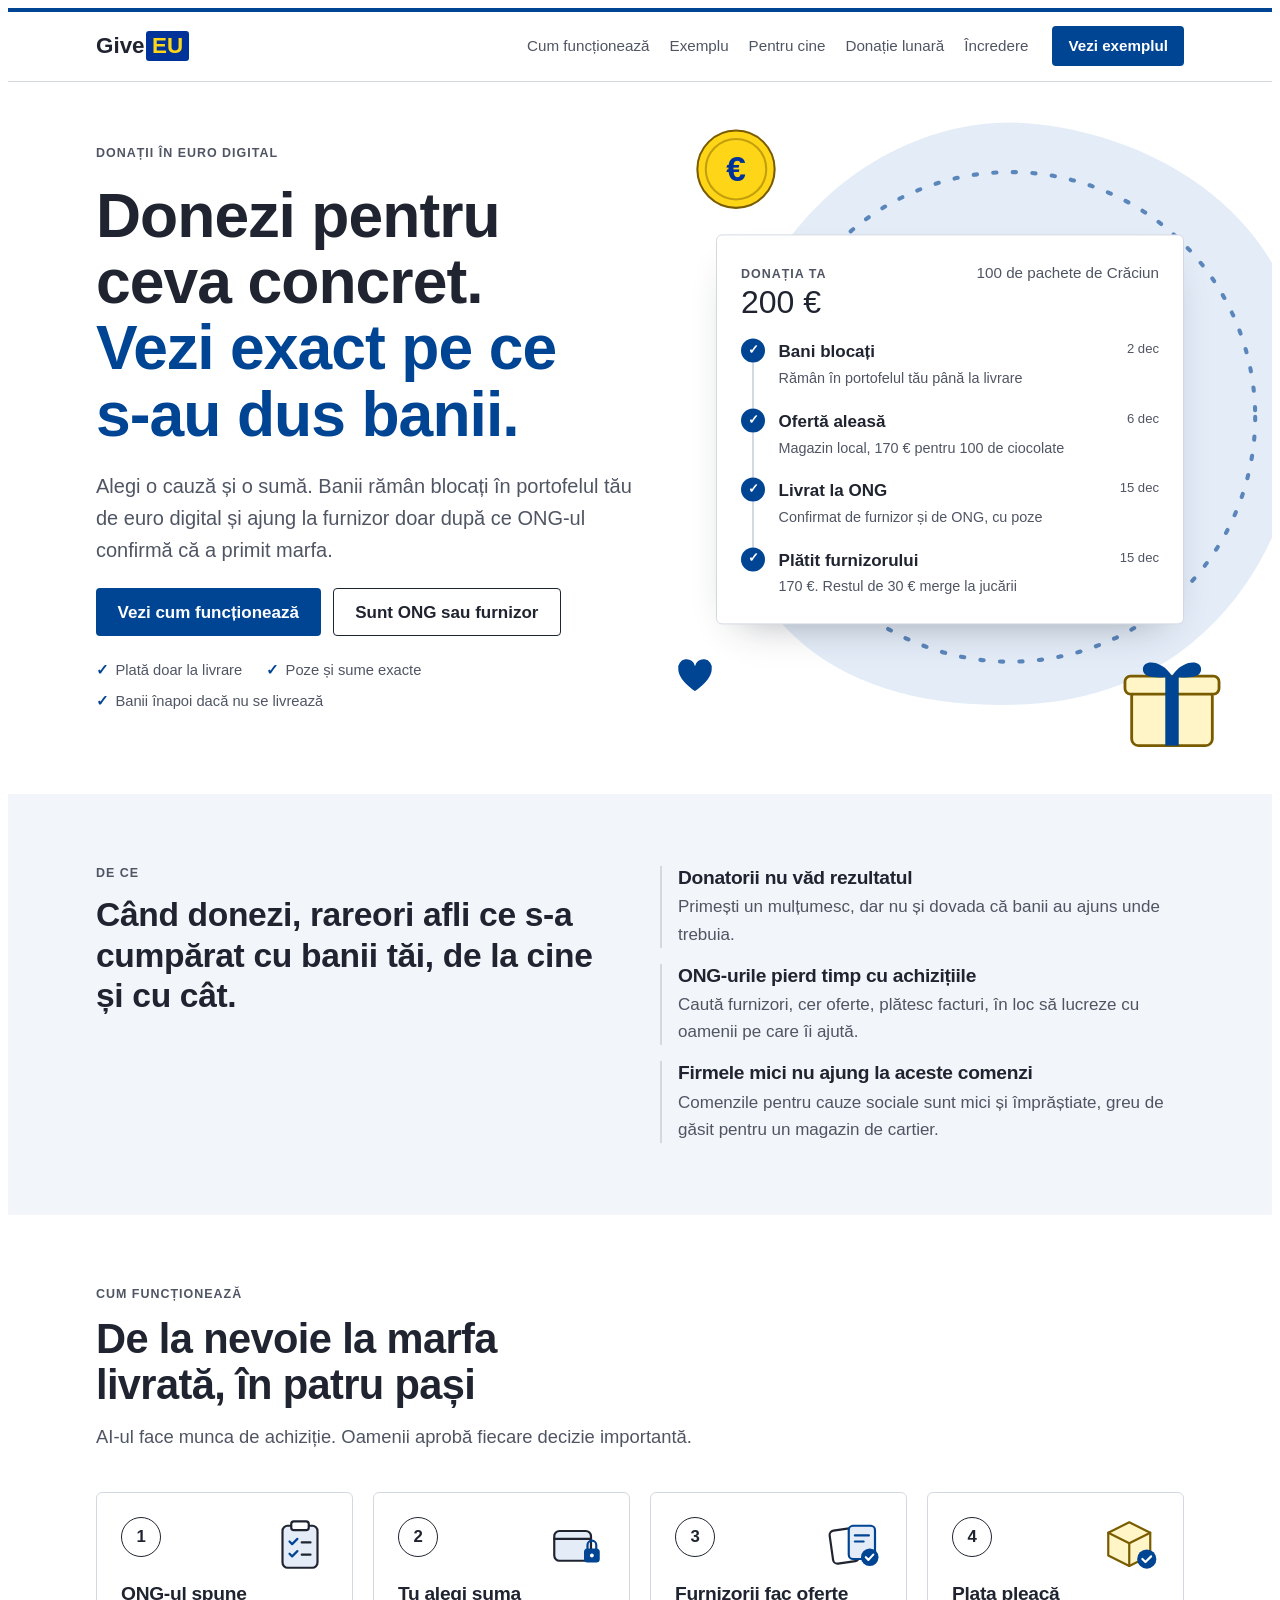
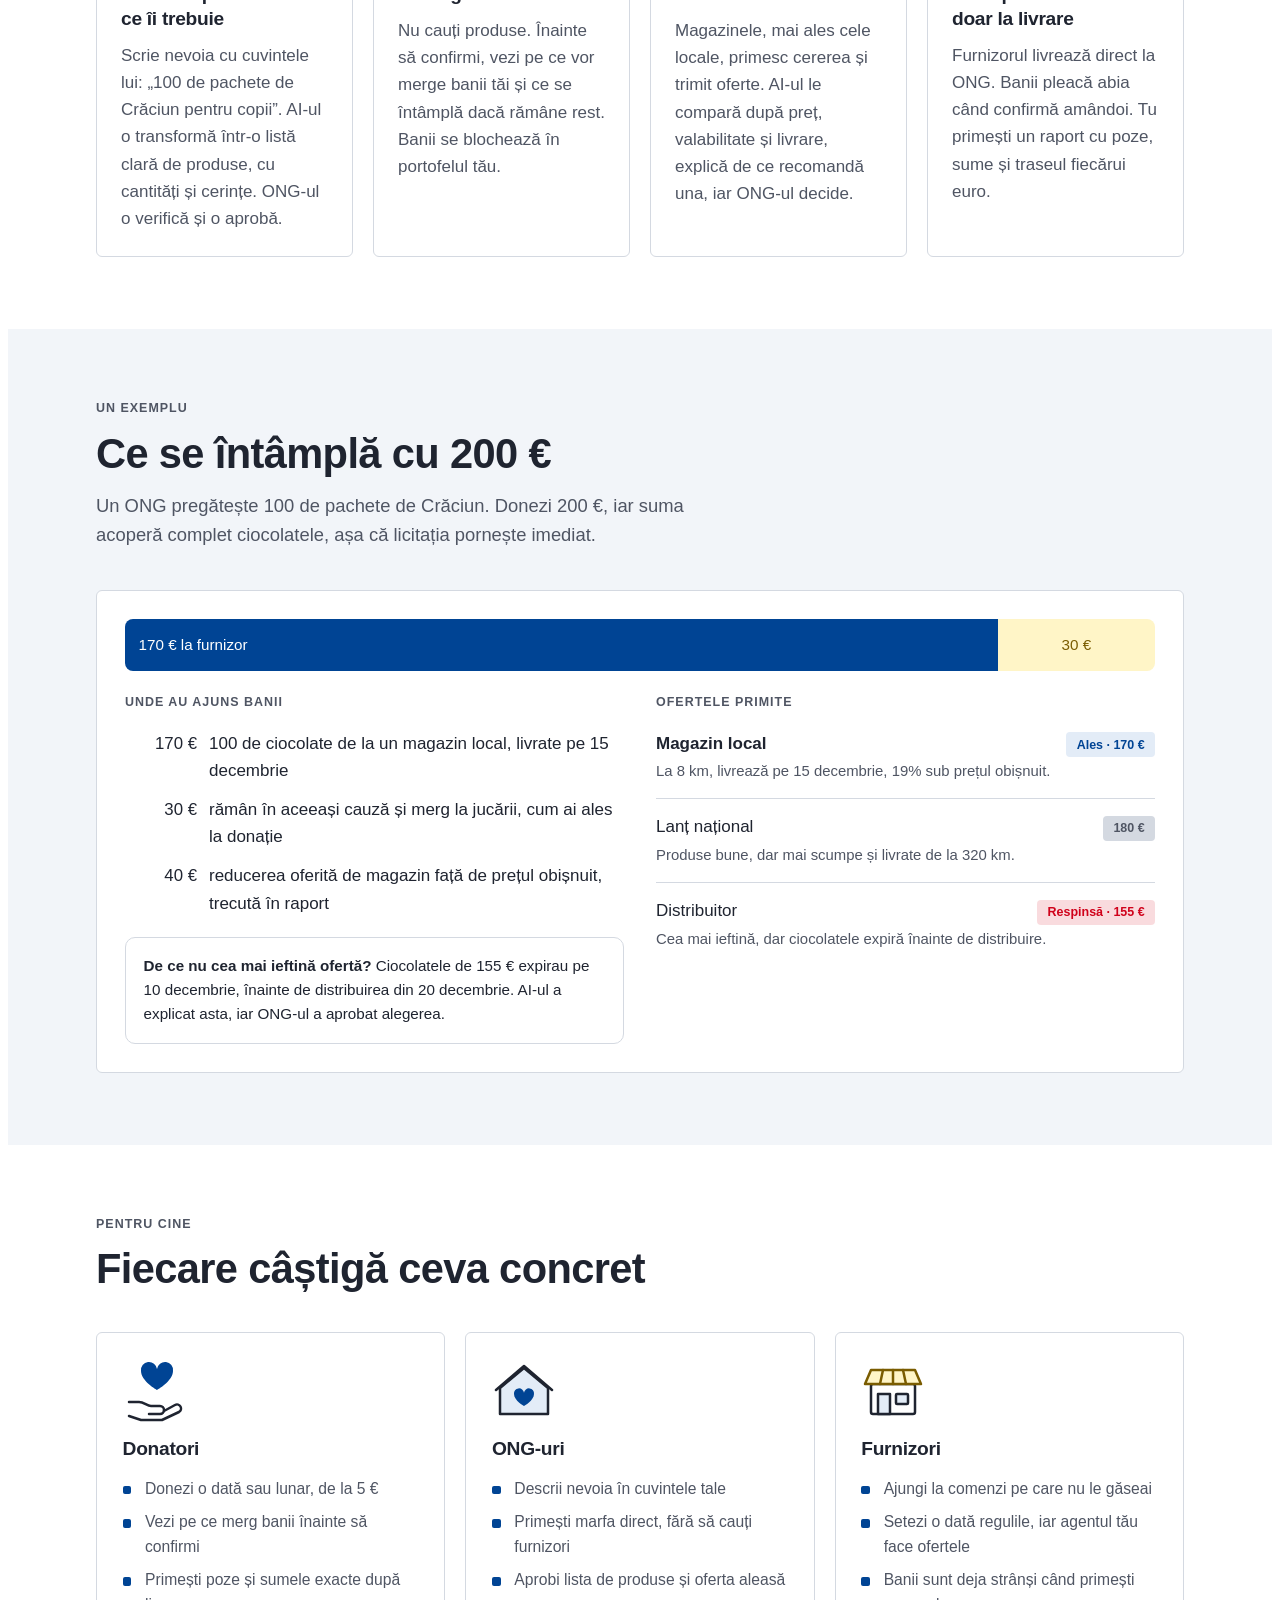
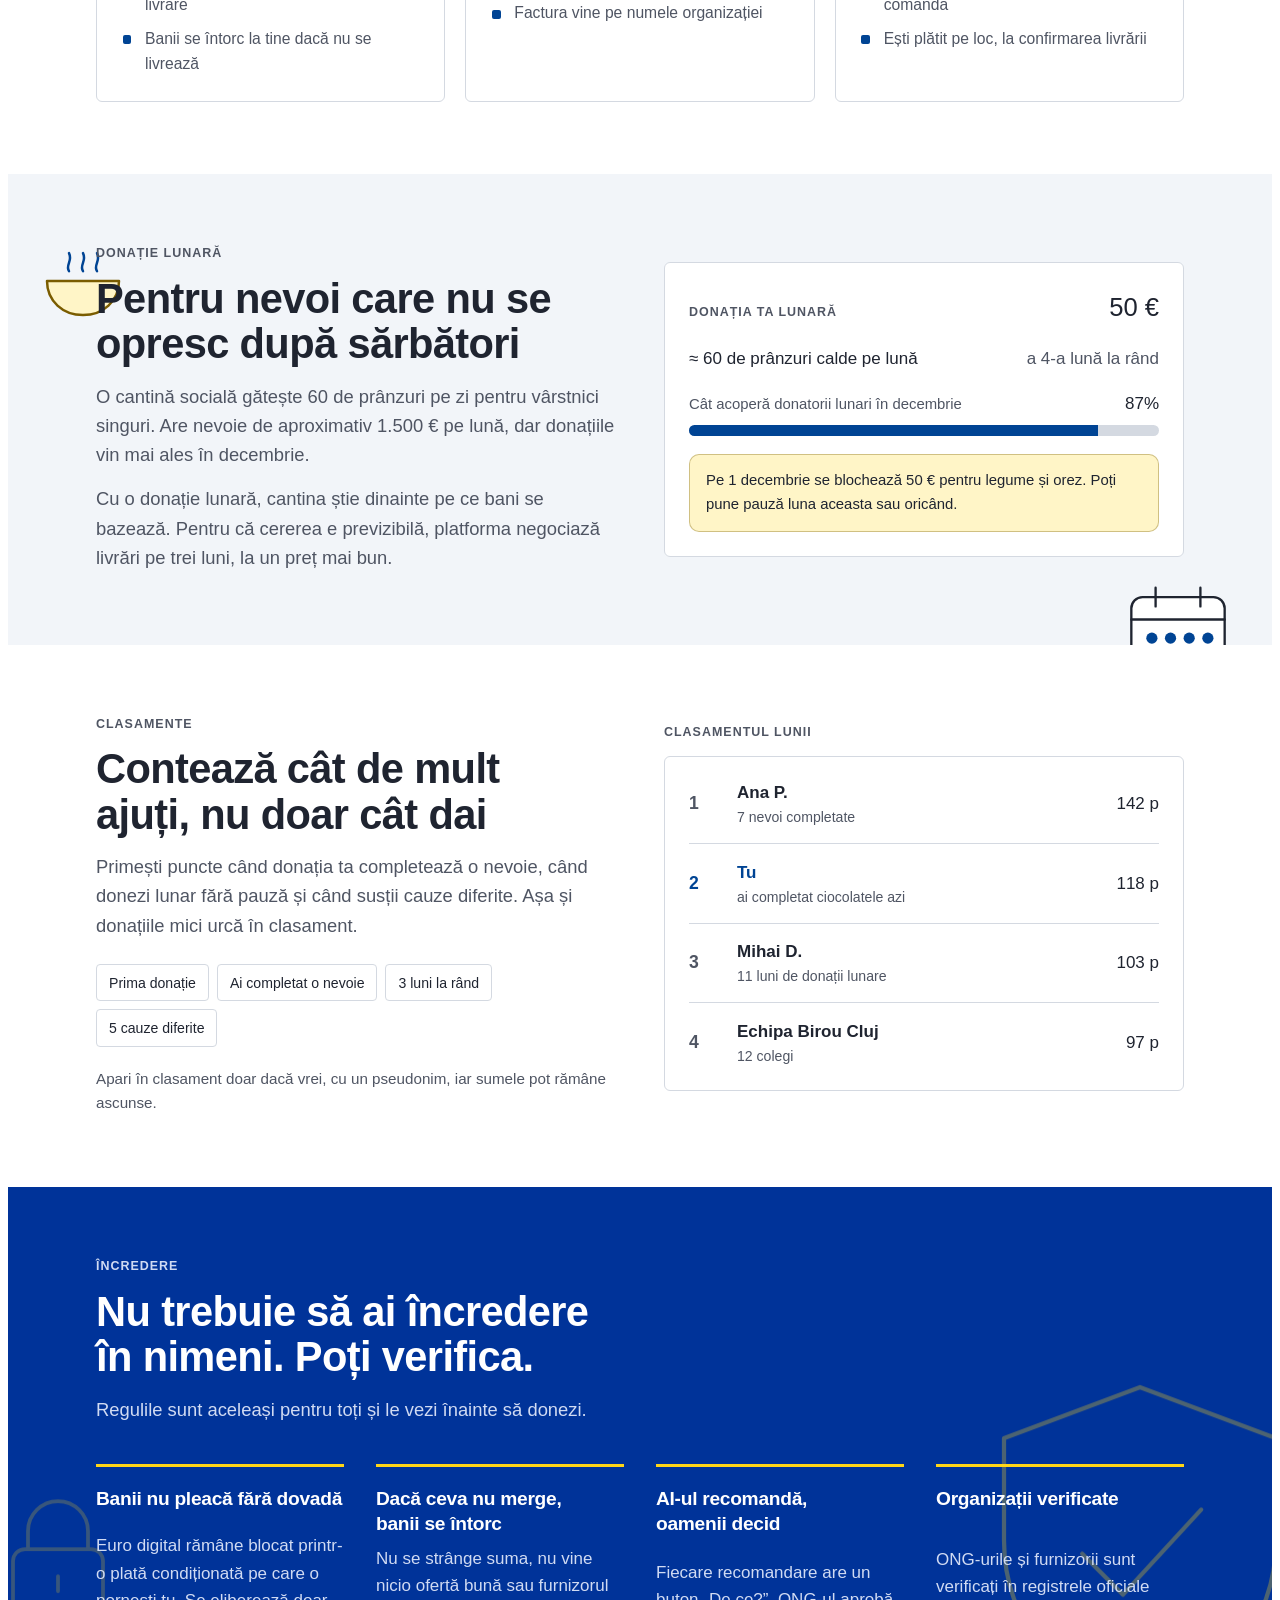
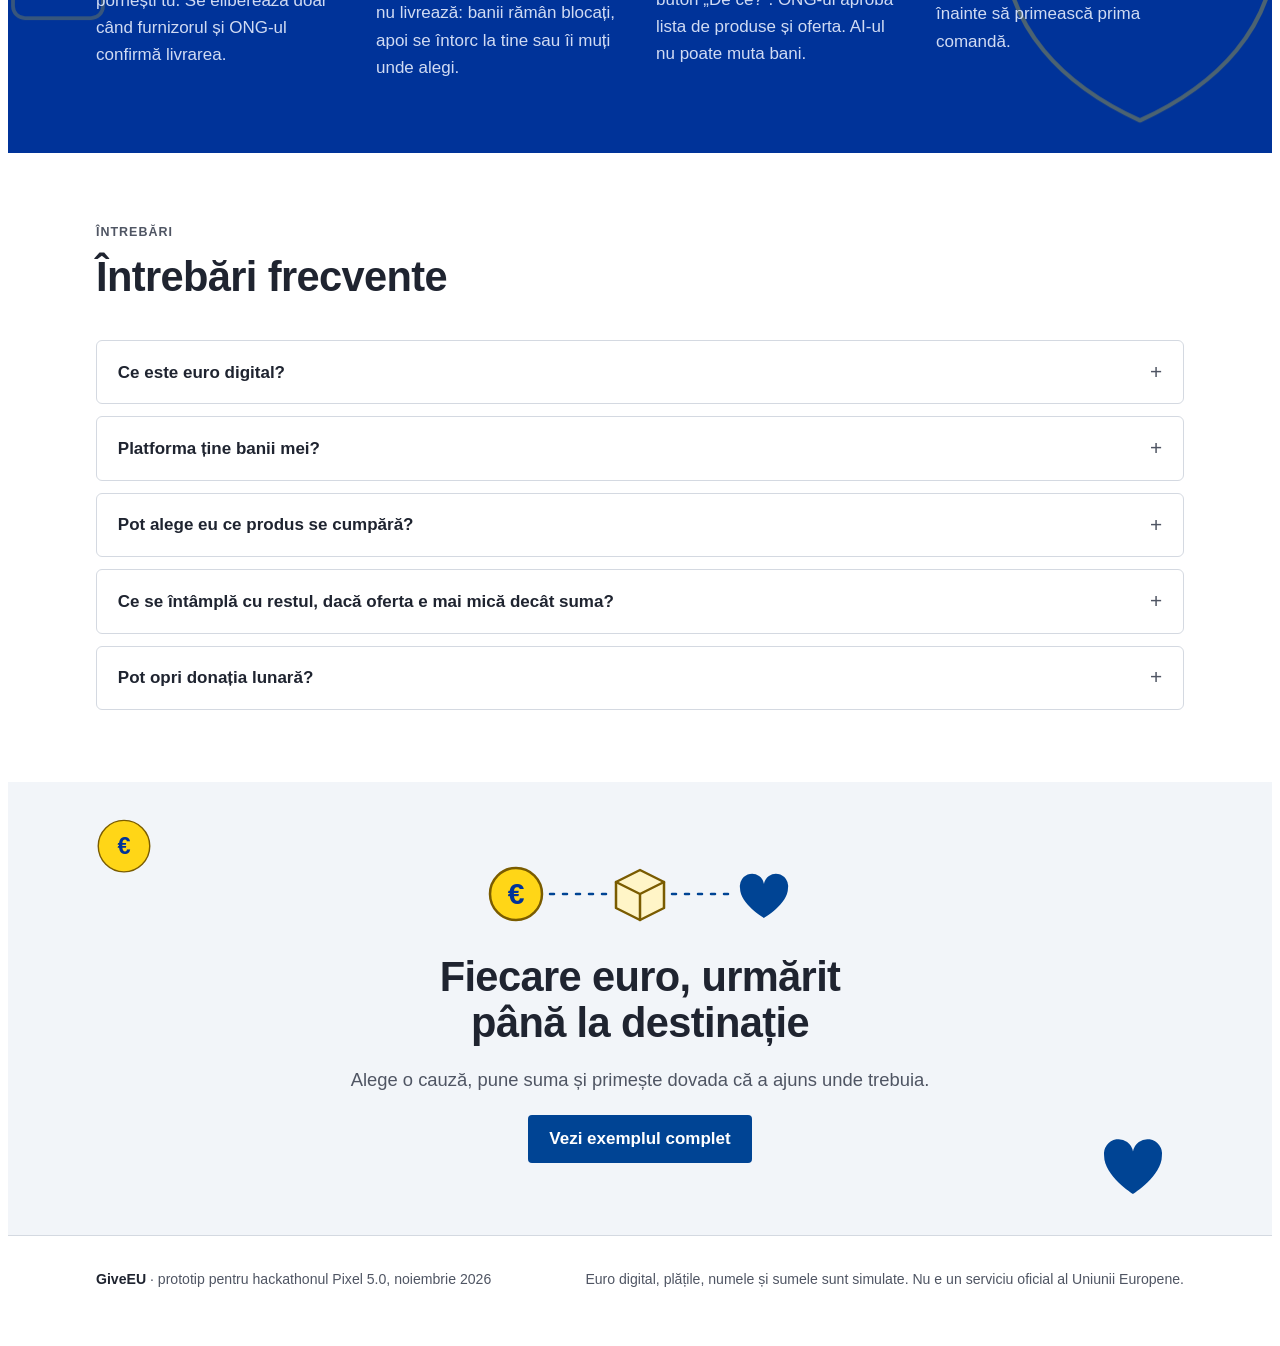
==== commit e2f19a7e: "Switch to EU-style light theme and widen FAQ - White background with EU blue and yellow accents, Ari" ====
--- a/index.html
+++ b/index.html
@@ -5,27 +5,18 @@
 <meta name="viewport" content="width=device-width, initial-scale=1, viewport-fit=cover">
 <title>GiveEU</title>
 <script>document.documentElement.classList.add('js')</script>
-<link rel="preconnect" href="https://fonts.googleapis.com">
-<link rel="preconnect" href="https://fonts.gstatic.com" crossorigin>
-<link rel="stylesheet" href="https://fonts.googleapis.com/css2?family=Bricolage+Grotesque:opsz,wght@12..96,500;12..96,700;12..96,800&family=Public+Sans:wght@400;600&family=IBM+Plex+Mono:wght@500&display=swap">
 <style>
 /* Layout: landing page pe benzi orizontale; hero cu un card „urmărirea donației” ca imagine centrală, apoi pași, exemplu, public, abonament, clasament, încredere, întrebări, CTA. */
+/* Temă inspirată din stilul instituțional UE: fundal alb, albastru UE, accente galbene, Arial. */
 :root{
-  --bg:#f6f7f5; --surface:#ffffff; --band:#eaf1ed; --ink:#15231d; --muted:#4f5d56; --line:#dde3df;
-  --accent:#1d7a52; --accent-soft:#e2f1ea; --on-accent:#ffffff; --hold:#9a6416; --hold-soft:#f8eedc; --bad:#b4372f;
-  --deep:#12261d; --deep-ink:#eaf3ee; --deep-muted:#a9c2b5;
-  --display:"Bricolage Grotesque",ui-sans-serif,system-ui,sans-serif;
-  --body:"Public Sans",ui-sans-serif,system-ui,sans-serif;
-  --mono:"IBM Plex Mono",ui-monospace,SFMono-Regular,Menlo,monospace;
+  --bg:#ffffff; --surface:#ffffff; --band:#f2f5f9; --ink:#1f2430; --muted:#4f5563; --line:#d4d9e1;
+  --accent:#004494; --accent-soft:#e3ecf7; --on-accent:#ffffff; --gold:#ffd617; --hold:#7a5c00; --hold-soft:#fff5c7; --bad:#d0021b;
+  --deep:#003399; --deep-ink:#ffffff; --deep-muted:#d0dbf3;
+  --display:Arial,Helvetica,sans-serif;
+  --body:Arial,Helvetica,sans-serif;
+  --mono:Arial,Helvetica,sans-serif;
+  color-scheme:light;
 }
-@media (prefers-color-scheme:dark){:root:not([data-theme="light"]){
-  --bg:#0f1714; --surface:#16211c; --band:#132a20; --ink:#e8efeb; --muted:#a3b2aa; --line:#2a3832;
-  --accent:#4cc28c; --accent-soft:#18352a; --on-accent:#0b1611; --hold:#e0a84e; --hold-soft:#33291a; --bad:#ef7a70;
-  --deep:#0a120e; --deep-ink:#e8efeb; --deep-muted:#9db3a7; color-scheme:dark}}
-:root[data-theme="dark"]{
-  --bg:#0f1714; --surface:#16211c; --band:#132a20; --ink:#e8efeb; --muted:#a3b2aa; --line:#2a3832;
-  --accent:#4cc28c; --accent-soft:#18352a; --on-accent:#0b1611; --hold:#e0a84e; --hold-soft:#33291a; --bad:#ef7a70;
-  --deep:#0a120e; --deep-ink:#e8efeb; --deep-muted:#9db3a7; color-scheme:dark}
 *{box-sizing:border-box}
 html{scroll-behavior:smooth}
 @media (prefers-reduced-motion:reduce){html{scroll-behavior:auto}*{animation:none!important;transition:none!important}}
@@ -44,20 +35,20 @@
 .muted{color:var(--muted)}
 .mono{font-family:var(--mono);font-variant-numeric:tabular-nums}
 .label{font:600 .78rem/1.2 var(--body);text-transform:uppercase;letter-spacing:.08em;color:var(--muted)}
-.btn{display:inline-flex;align-items:center;justify-content:center;min-height:3rem;padding:0 1.35rem;border-radius:999px;font-weight:600;text-decoration:none;transition:filter .15s}
+.btn{display:inline-flex;align-items:center;justify-content:center;min-height:3rem;padding:0 1.35rem;border-radius:4px;font-weight:700;text-decoration:none;transition:filter .15s}
 .btn--main{background:var(--accent);color:var(--on-accent)}
 .btn--main:hover{filter:brightness(1.08)}
 .btn--ghost{border:1.5px solid var(--ink);color:var(--ink)}
 .btn--ghost:hover{background:var(--surface)}
-.card{background:var(--surface);border:1px solid var(--line);border-radius:16px}
+.card{background:var(--surface);border:1px solid var(--line);border-radius:6px}
 
 /* antet */
-.top{position:sticky;top:env(safe-area-inset-top,0px);z-index:20;background:color-mix(in srgb,var(--bg) 88%,transparent);backdrop-filter:blur(8px);border-bottom:1px solid var(--line);
+.top{position:sticky;top:env(safe-area-inset-top,0px);z-index:20;background:color-mix(in srgb,var(--bg) 88%,transparent);backdrop-filter:blur(8px);border-top:4px solid var(--accent);border-bottom:1px solid var(--line);
   padding-left:max(16px,env(safe-area-inset-left,0px));padding-right:max(16px,env(safe-area-inset-right,0px));padding-block:.9rem}
 body::before{content:"";position:fixed;inset:0 0 auto;height:env(safe-area-inset-top,0px);z-index:21;background:var(--bg)}
 .top .wrap{display:flex;align-items:center;gap:1.5rem}
-.logo{font:800 1.4rem/1 var(--display);color:var(--ink);text-decoration:none;margin-right:auto}
-.logo span{color:var(--accent)}
+.logo{font:700 1.4rem/1 var(--display);color:var(--ink);text-decoration:none;margin-right:auto}
+.logo span{background:#003399;color:#ffd617;padding:.15rem .35rem;margin-left:.12rem;border-radius:3px}
 .nav{display:flex;gap:1.25rem;font-size:.95rem}
 .nav a{color:var(--muted);text-decoration:none}
 .nav a:hover{color:var(--ink)}
@@ -68,7 +59,7 @@
 .hero .wrap{display:grid;gap:3rem;grid-template-columns:minmax(0,1.1fr) minmax(0,.9fr);align-items:center}
 @media (max-width:880px){.hero .wrap{grid-template-columns:minmax(0,1fr)}}
 .hero-copy{display:grid;gap:1.4rem}
-.hero h1{font-size:clamp(2.4rem,6.4vw,4.2rem);line-height:1.02;font-weight:800}
+.hero h1{font-size:clamp(2.3rem,6vw,3.9rem);line-height:1.06;font-weight:700}
 .hero h1 em{font-style:normal;color:var(--accent)}
 .hero-copy>p{font-size:1.25rem;color:var(--muted);max-width:34rem}
 .cta-row{display:flex;flex-wrap:wrap;gap:.75rem}
@@ -94,6 +85,7 @@
 /* probleme */
 .problem .wrap{display:grid;gap:2.5rem;grid-template-columns:minmax(0,1fr) minmax(0,1fr)}
 @media (max-width:820px){.problem .wrap{grid-template-columns:minmax(0,1fr)}}
+.problem .intro{align-content:start}
 .problem blockquote{margin:0;font:700 clamp(1.5rem,3.4vw,2.1rem)/1.2 var(--display);letter-spacing:-.01em}
 .problem ul{display:grid;gap:1rem}
 .problem li{display:grid;gap:.15rem;padding-left:1rem;border-left:2px solid var(--line)}
@@ -122,7 +114,7 @@
 .bid:last-child{border-bottom:0;padding-bottom:0}
 .bid .why{grid-column:1/-1;font-size:.93rem;color:var(--muted)}
 .bid.win .name{font-weight:600}
-.pill{font:600 .78rem/1 var(--body);padding:.4rem .65rem;border-radius:999px;justify-self:end;white-space:nowrap}
+.pill{font:700 .78rem/1 var(--body);padding:.4rem .65rem;border-radius:4px;justify-self:end;white-space:nowrap}
 .pill.ok{background:var(--accent-soft);color:var(--accent)}
 .pill.no{background:color-mix(in srgb,var(--bad) 14%,transparent);color:var(--bad)}
 .pill.mid{background:var(--line);color:var(--muted)}
@@ -155,7 +147,7 @@
 .board .nm{font-weight:600}
 .board .sub2{display:block;font-size:.88rem;color:var(--muted);font-weight:400}
 .badges{display:flex;flex-wrap:wrap;gap:.5rem}
-.badges span{font-size:.88rem;padding:.4rem .75rem;border-radius:999px;border:1px solid var(--line);background:var(--surface)}
+.badges span{font-size:.88rem;padding:.4rem .75rem;border-radius:4px;border:1px solid var(--line);background:var(--surface)}
 .game .wrap{display:grid;gap:3rem;grid-template-columns:minmax(0,1fr) minmax(0,1fr);align-items:start}
 @media (max-width:820px){.game .wrap{grid-template-columns:minmax(0,1fr)}}
 .game .intro{margin-bottom:1.5rem}
@@ -164,14 +156,14 @@
 .trust{background:var(--deep);color:var(--deep-ink)}
 .trust .intro p{color:var(--deep-muted)}
 .trust-grid{display:grid;gap:2rem;grid-template-columns:repeat(auto-fit,minmax(15rem,1fr))}
-.trust-grid li{display:grid;gap:.5rem;padding-top:1.25rem;border-top:2px solid var(--accent)}
+.trust-grid li{display:grid;gap:.5rem;padding-top:1.25rem;border-top:3px solid var(--gold)}
 .trust-grid p{color:var(--deep-muted)}
 .trust :focus-visible{outline-color:var(--deep-ink)}
 
 /* întrebări */
-.faq{display:grid;gap:.75rem;max-width:48rem}
+.faq{display:grid;gap:.75rem}
 .faq details{padding:1.1rem 1.3rem}
-.faq summary{cursor:pointer;font-weight:600;list-style:none;display:flex;justify-content:space-between;gap:1rem}
+.faq summary{cursor:pointer;font-weight:600;list-style:none;display:flex;justify-content:space-between;align-items:center;gap:1rem}
 .faq summary::-webkit-details-marker{display:none}
 .faq summary::after{content:"+";font:500 1.3rem/1 var(--mono);color:var(--muted)}
 .faq details[open] summary::after{content:"–"}
@@ -196,7 +188,9 @@
 .ill .fa{fill:var(--accent)}
 .ill .fh{fill:var(--hold-soft)}
 .ill .fw{fill:var(--surface)}
-.ill .coin-t{fill:var(--on-accent);font:800 30px var(--display);text-anchor:middle}
+.ill .fg{fill:var(--gold)}
+.ill .sg{stroke:var(--gold)}
+.ill .coin-t{fill:#003399;font:700 30px var(--display);text-anchor:middle}
 .steps li{grid-template-columns:auto 1fr}
 .steps li::before{grid-row:1}
 .steps li>*{grid-column:1/-1}
@@ -255,7 +249,7 @@
   <section class="band hero" aria-labelledby="h-hero">
     <div class="wrap">
       <div class="deco d-blob" data-speed="0.12" aria-hidden="true"><svg class="ill" viewBox="0 0 400 400"><path d="M210 20c80 6 170 60 170 160s-60 190-170 196S20 330 24 210 120 14 210 20z" class="fs"/><circle cx="200" cy="200" r="150" class="s sa" style="stroke-dasharray:2 10;opacity:.6"/></svg></div>
-      <div class="deco d-coin bob" data-speed="0.35" aria-hidden="true"><svg class="ill" viewBox="0 0 100 100"><circle cx="50" cy="50" r="46" class="fa"/><circle cx="50" cy="50" r="36" class="s so" style="opacity:.45"/><text x="50" y="64" class="coin-t" style="font-size:42px">€</text></svg></div>
+      <div class="deco d-coin bob" data-speed="0.35" aria-hidden="true"><svg class="ill" viewBox="0 0 100 100"><circle cx="50" cy="50" r="46" class="fg s sh"/><circle cx="50" cy="50" r="36" class="s sh" style="opacity:.45"/><text x="50" y="64" class="coin-t" style="font-size:42px">€</text></svg></div>
       <div class="deco d-gift bob" data-speed="-0.18" style="--bob-delay:-2.5s" aria-hidden="true"><svg class="ill" viewBox="0 0 100 100"><rect x="14" y="40" width="72" height="50" rx="6" class="fh s sh"/><rect x="8" y="28" width="84" height="16" rx="5" class="fh s sh"/><rect x="44" y="28" width="12" height="62" class="fa"/><path d="M50 28c-8-14-26-16-26-6 0 8 14 8 26 6zM50 28c8-14 26-16 26-6 0 8-14 8-26 6z" class="fa"/></svg></div>
       <div class="deco d-heart bob" data-speed="0.5" style="--bob-delay:-4s" aria-hidden="true"><svg class="ill" viewBox="0 0 100 100"><path d="M50 86S12 62 12 36a19 19 0 0 1 38-6 19 19 0 0 1 38 6c0 26-38 50-38 50z" class="fa"/></svg></div>
       <div class="hero-copy" data-stagger>
@@ -438,8 +432,8 @@
   </section>
 
   <section class="band trust has-deco" id="incredere" aria-labelledby="h-trust">
-    <div class="deco d-shield" data-speed="0.2" aria-hidden="true"><svg class="ill" viewBox="0 0 200 220"><path d="M100 10 180 40v60c0 52-36 86-80 106C56 186 20 152 20 100V40z" class="s sa"/><path d="M66 108l24 24 46-50" class="s sa"/></svg></div>
-    <div class="deco d-lock" data-speed="-0.15" aria-hidden="true"><svg class="ill" viewBox="0 0 100 100"><path d="M30 44V32a20 20 0 0 1 40 0v12" class="s sa"/><rect x="20" y="44" width="60" height="46" rx="8" class="s sa"/><path d="M50 62v10" class="s sa"/></svg></div>
+    <div class="deco d-shield" data-speed="0.2" aria-hidden="true"><svg class="ill" viewBox="0 0 200 220"><path d="M100 10 180 40v60c0 52-36 86-80 106C56 186 20 152 20 100V40z" class="s sg"/><path d="M66 108l24 24 46-50" class="s sg"/></svg></div>
+    <div class="deco d-lock" data-speed="-0.15" aria-hidden="true"><svg class="ill" viewBox="0 0 100 100"><path d="M30 44V32a20 20 0 0 1 40 0v12" class="s sg"/><rect x="20" y="44" width="60" height="46" rx="8" class="s sg"/><path d="M50 62v10" class="s sg"/></svg></div>
     <div class="wrap">
       <div class="intro" data-stagger>
         <span class="label" style="color:var(--deep-muted)">Încredere</span>
@@ -472,10 +466,10 @@
   </section>
 
   <section class="band alt cta has-deco" aria-labelledby="h-cta">
-    <div class="deco d-c1 bob" data-speed="0.4" aria-hidden="true"><svg class="ill" viewBox="0 0 100 100"><circle cx="50" cy="50" r="46" class="fa"/><text x="50" y="64" class="coin-t" style="font-size:42px">€</text></svg></div>
+    <div class="deco d-c1 bob" data-speed="0.4" aria-hidden="true"><svg class="ill" viewBox="0 0 100 100"><circle cx="50" cy="50" r="46" class="fg s sh"/><text x="50" y="64" class="coin-t" style="font-size:42px">€</text></svg></div>
     <div class="deco d-c2 bob" data-speed="-0.3" style="--bob-delay:-3s" aria-hidden="true"><svg class="ill" viewBox="0 0 100 100"><path d="M50 86S12 62 12 36a19 19 0 0 1 38-6 19 19 0 0 1 38 6c0 26-38 50-38 50z" class="fa"/></svg></div>
     <div class="wrap" data-stagger>
-      <svg class="ill journey" viewBox="0 0 320 80" aria-hidden="true"><path d="M70 40h56M192 40h60" class="s sa dash"/><circle cx="36" cy="40" r="26" class="fa"/><text x="36" y="50" class="coin-t">€</text><g transform="translate(130 10)"><path d="M30 6 54 18v26L30 56 6 44V18z" class="fh s sh"/><path d="M6 18l24 12 24-12M30 30v26" class="s sh"/></g><path d="M284 64s-24-14-24-30a12 12 0 0 1 24-4 12 12 0 0 1 24 4c0 16-24 30-24 30z" class="fa"/></svg>
+      <svg class="ill journey" viewBox="0 0 320 80" aria-hidden="true"><path d="M70 40h56M192 40h60" class="s sa dash"/><circle cx="36" cy="40" r="26" class="fg s sh"/><text x="36" y="50" class="coin-t">€</text><g transform="translate(130 10)"><path d="M30 6 54 18v26L30 56 6 44V18z" class="fh s sh"/><path d="M6 18l24 12 24-12M30 30v26" class="s sh"/></g><path d="M284 64s-24-14-24-30a12 12 0 0 1 24-4 12 12 0 0 1 24 4c0 16-24 30-24 30z" class="fa"/></svg>
       <h2 id="h-cta">Fiecare euro, urmărit până la destinație</h2>
       <p>Alege o cauză, pune suma și primește dovada că a ajuns unde trebuia.</p>
       <a class="btn btn--main" href="#exemplu">Vezi exemplul complet</a>
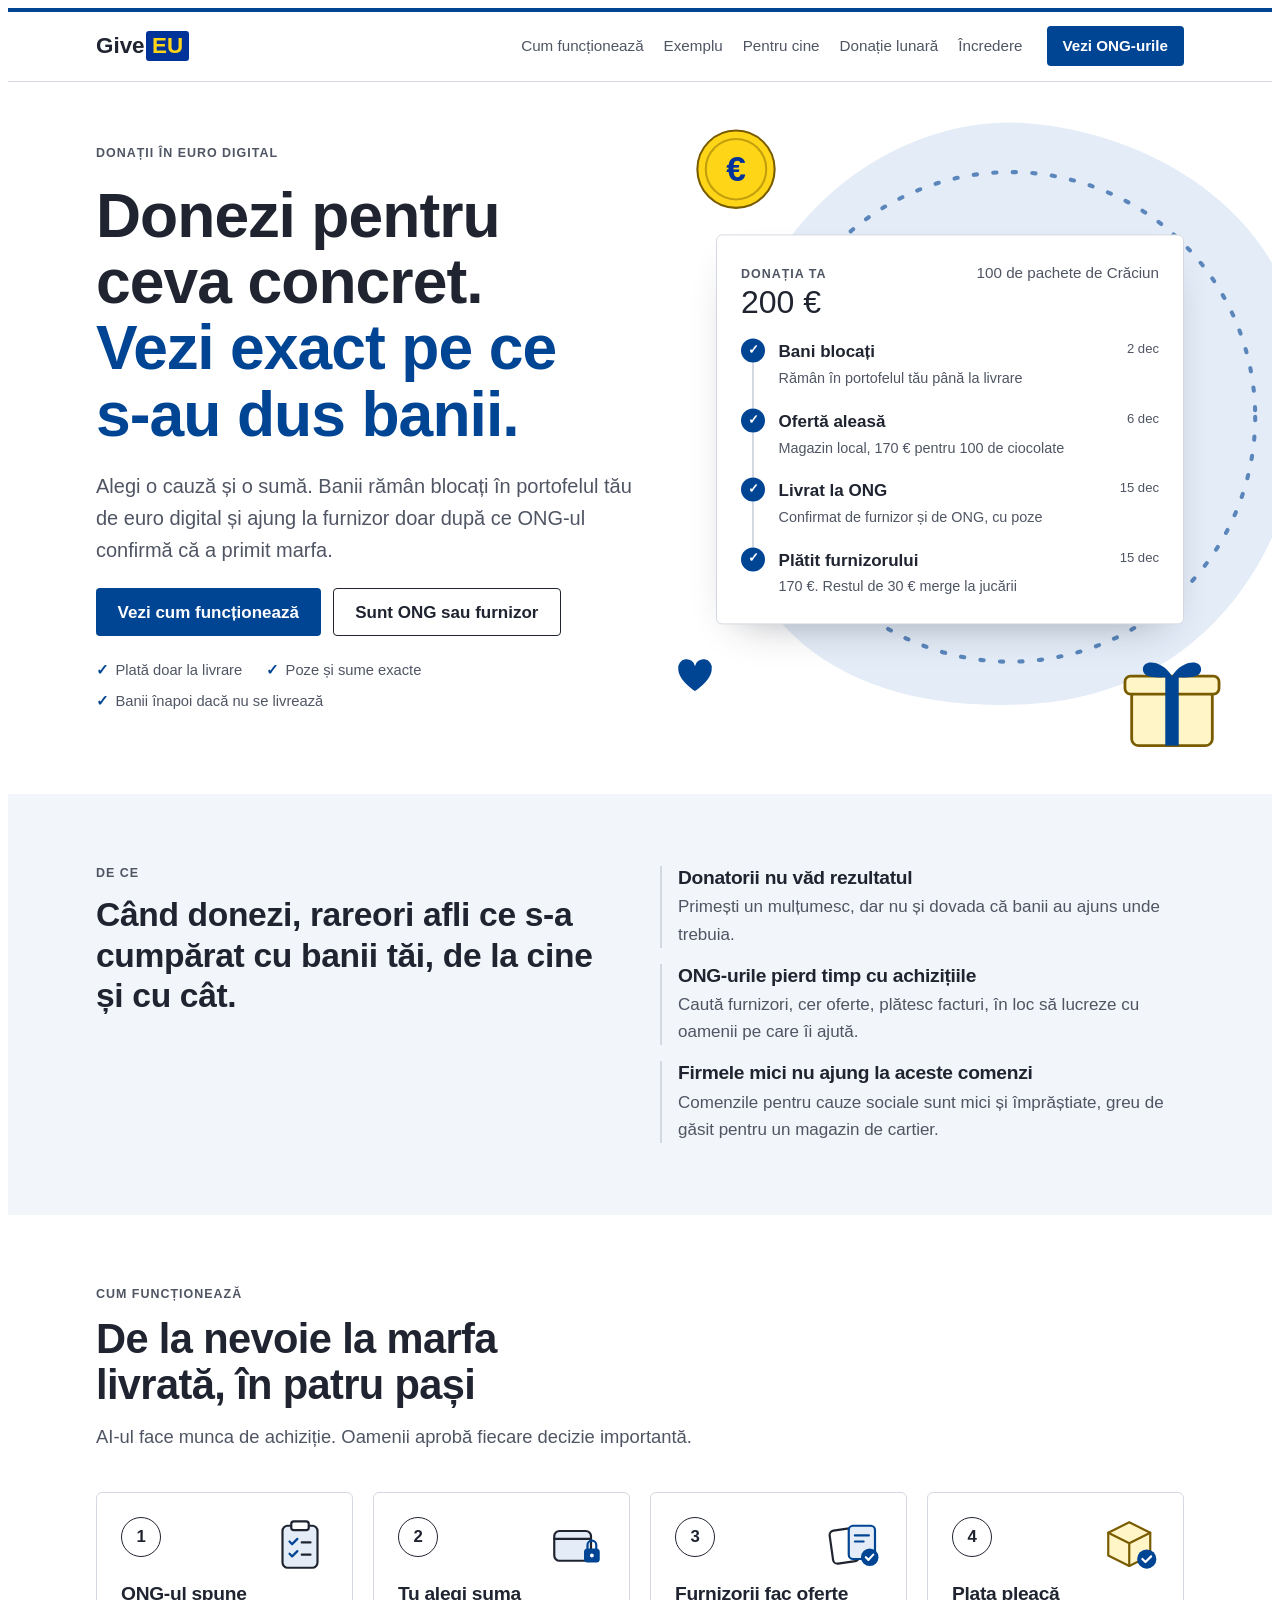
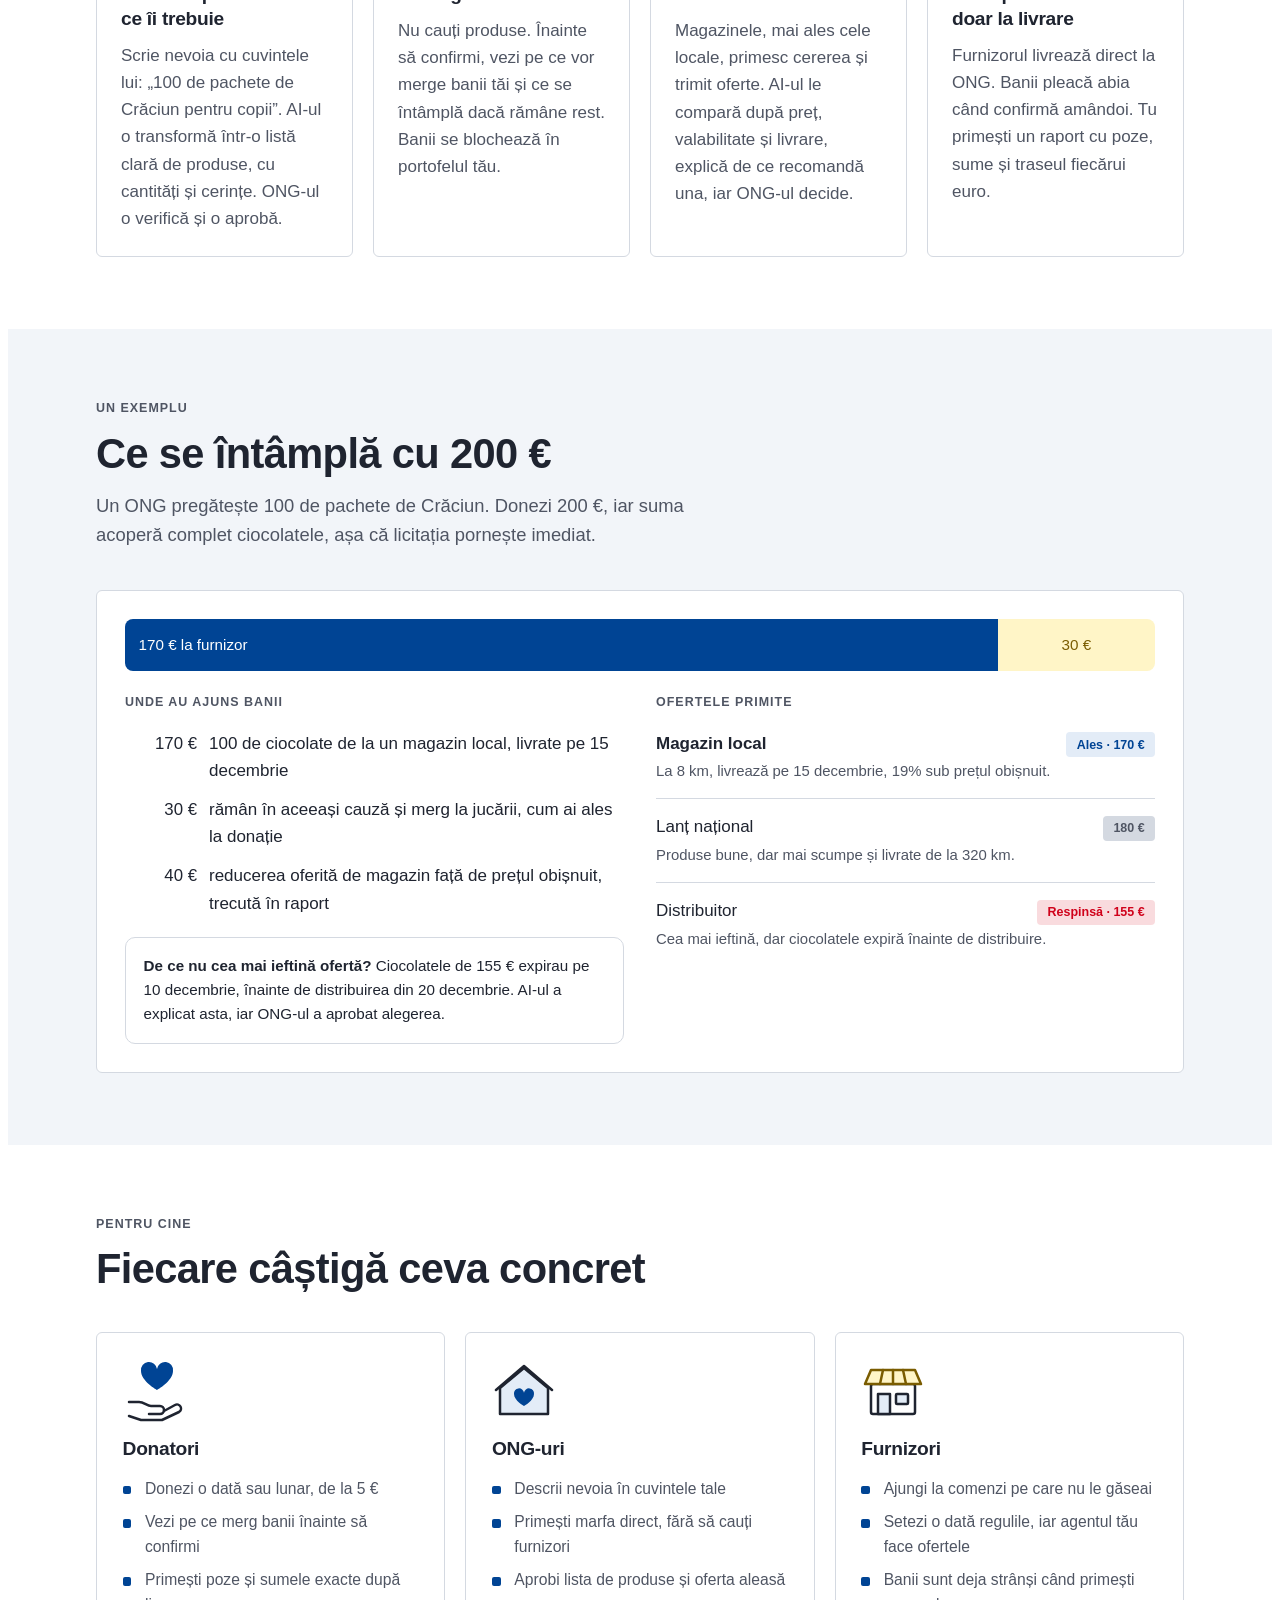
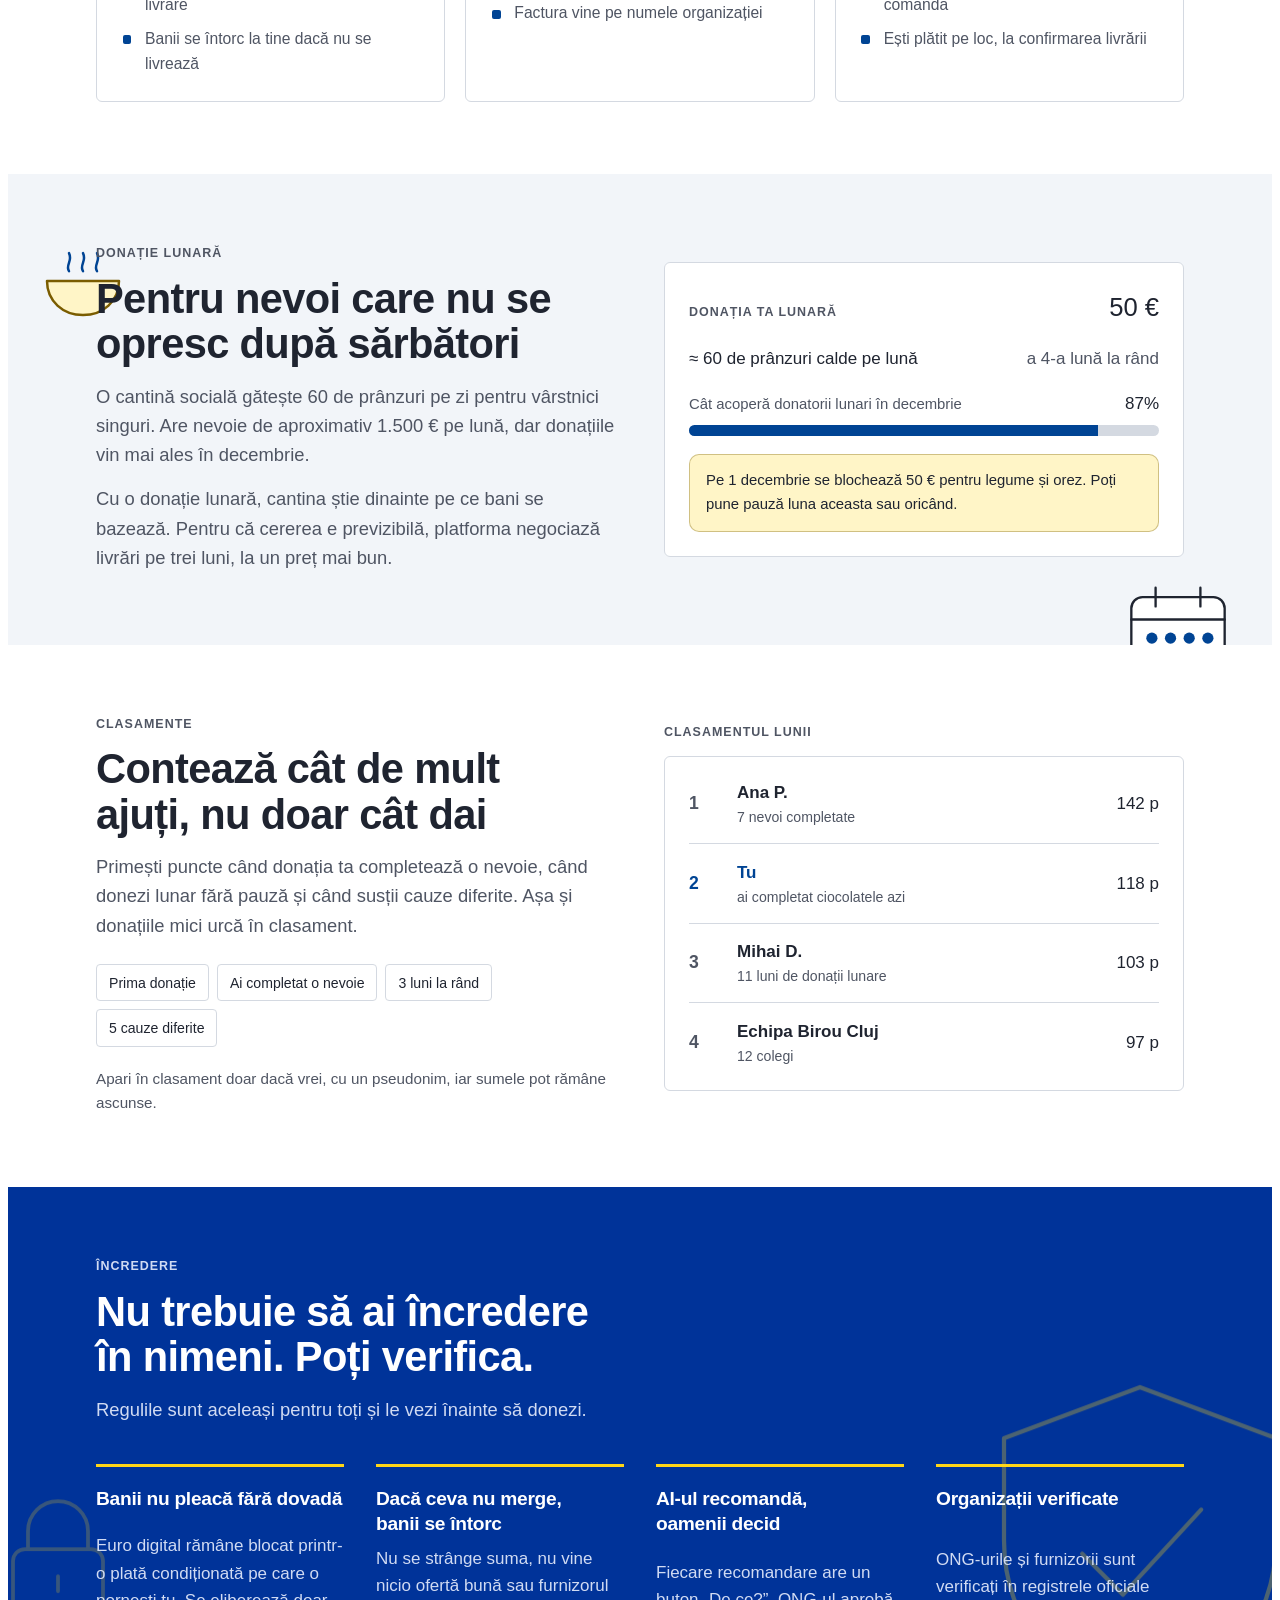
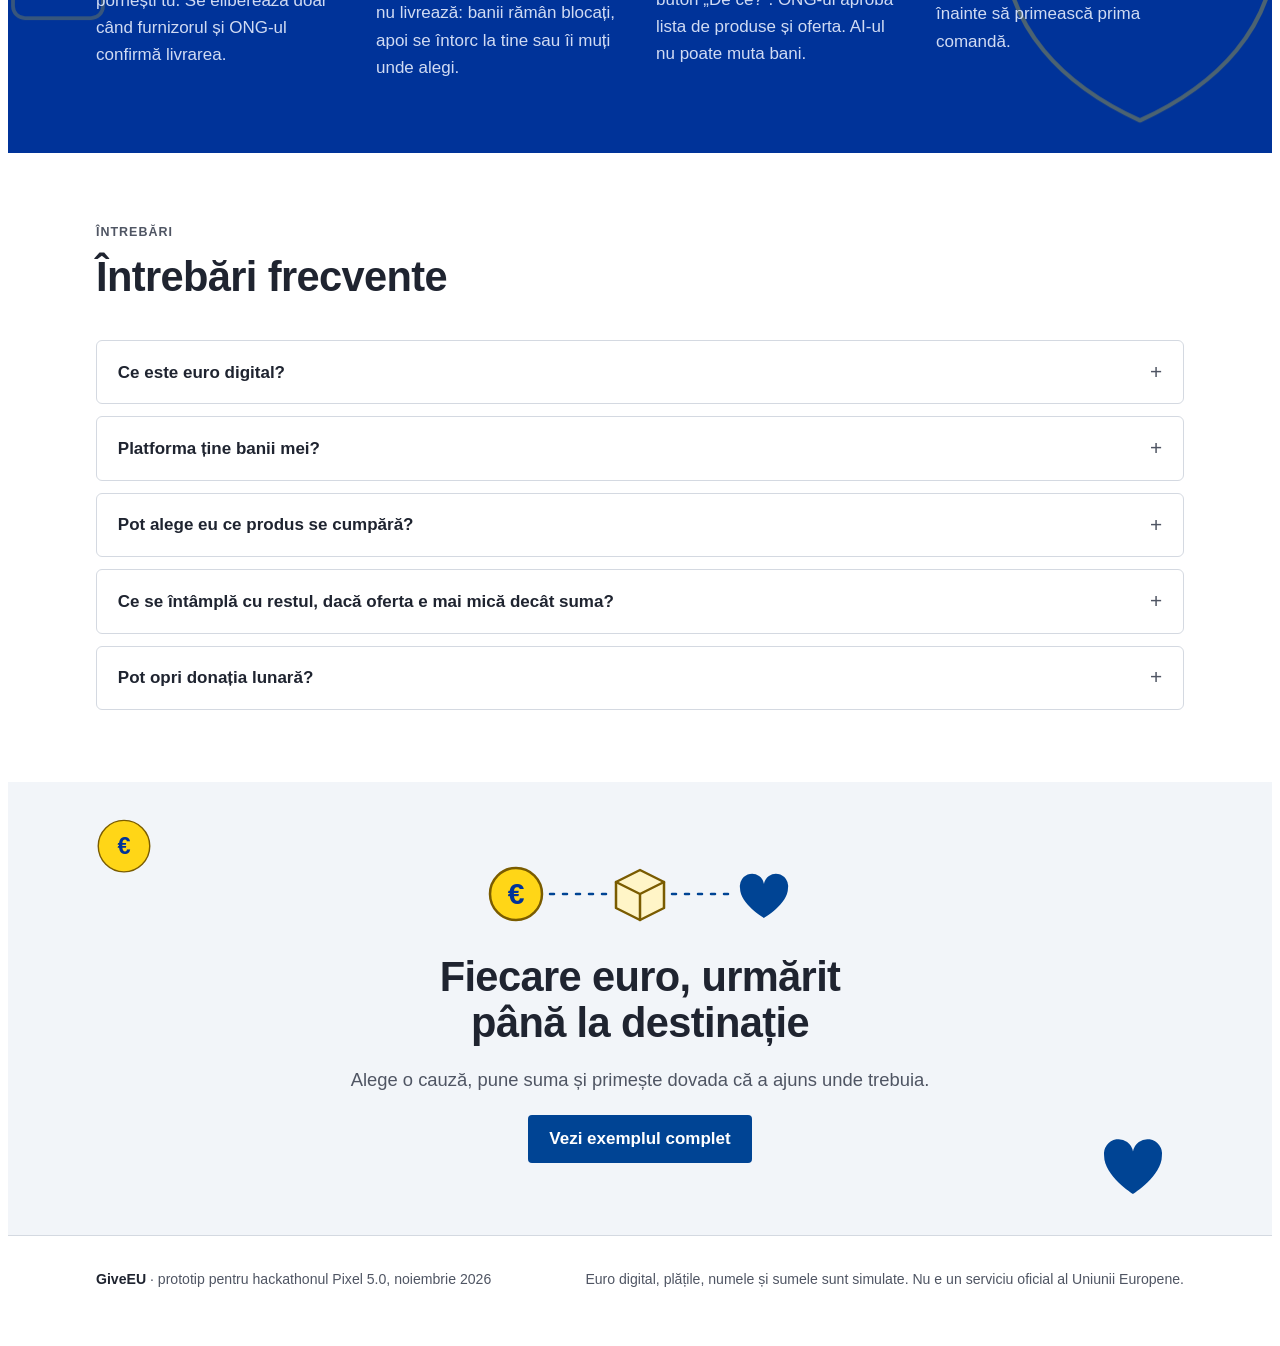
==== commit 27e26bb1: "Add donate page in EU theme and link it from the header Co-Authored-By: Claude Opus 5.5 <noreply@ant" ====
--- a/index.html
+++ b/index.html
@@ -241,7 +241,7 @@
       <a href="#lunar">Donație lunară</a>
       <a href="#incredere">Încredere</a>
     </nav>
-    <a class="btn btn--main" href="#exemplu" style="min-height:2.5rem;padding:0 1rem;font-size:.95rem">Vezi exemplul</a>
+    <a class="btn btn--main" href="donate.html" style="min-height:2.5rem;padding:0 1rem;font-size:.95rem">Vezi ONG-urile</a>
   </div>
 </header>
 
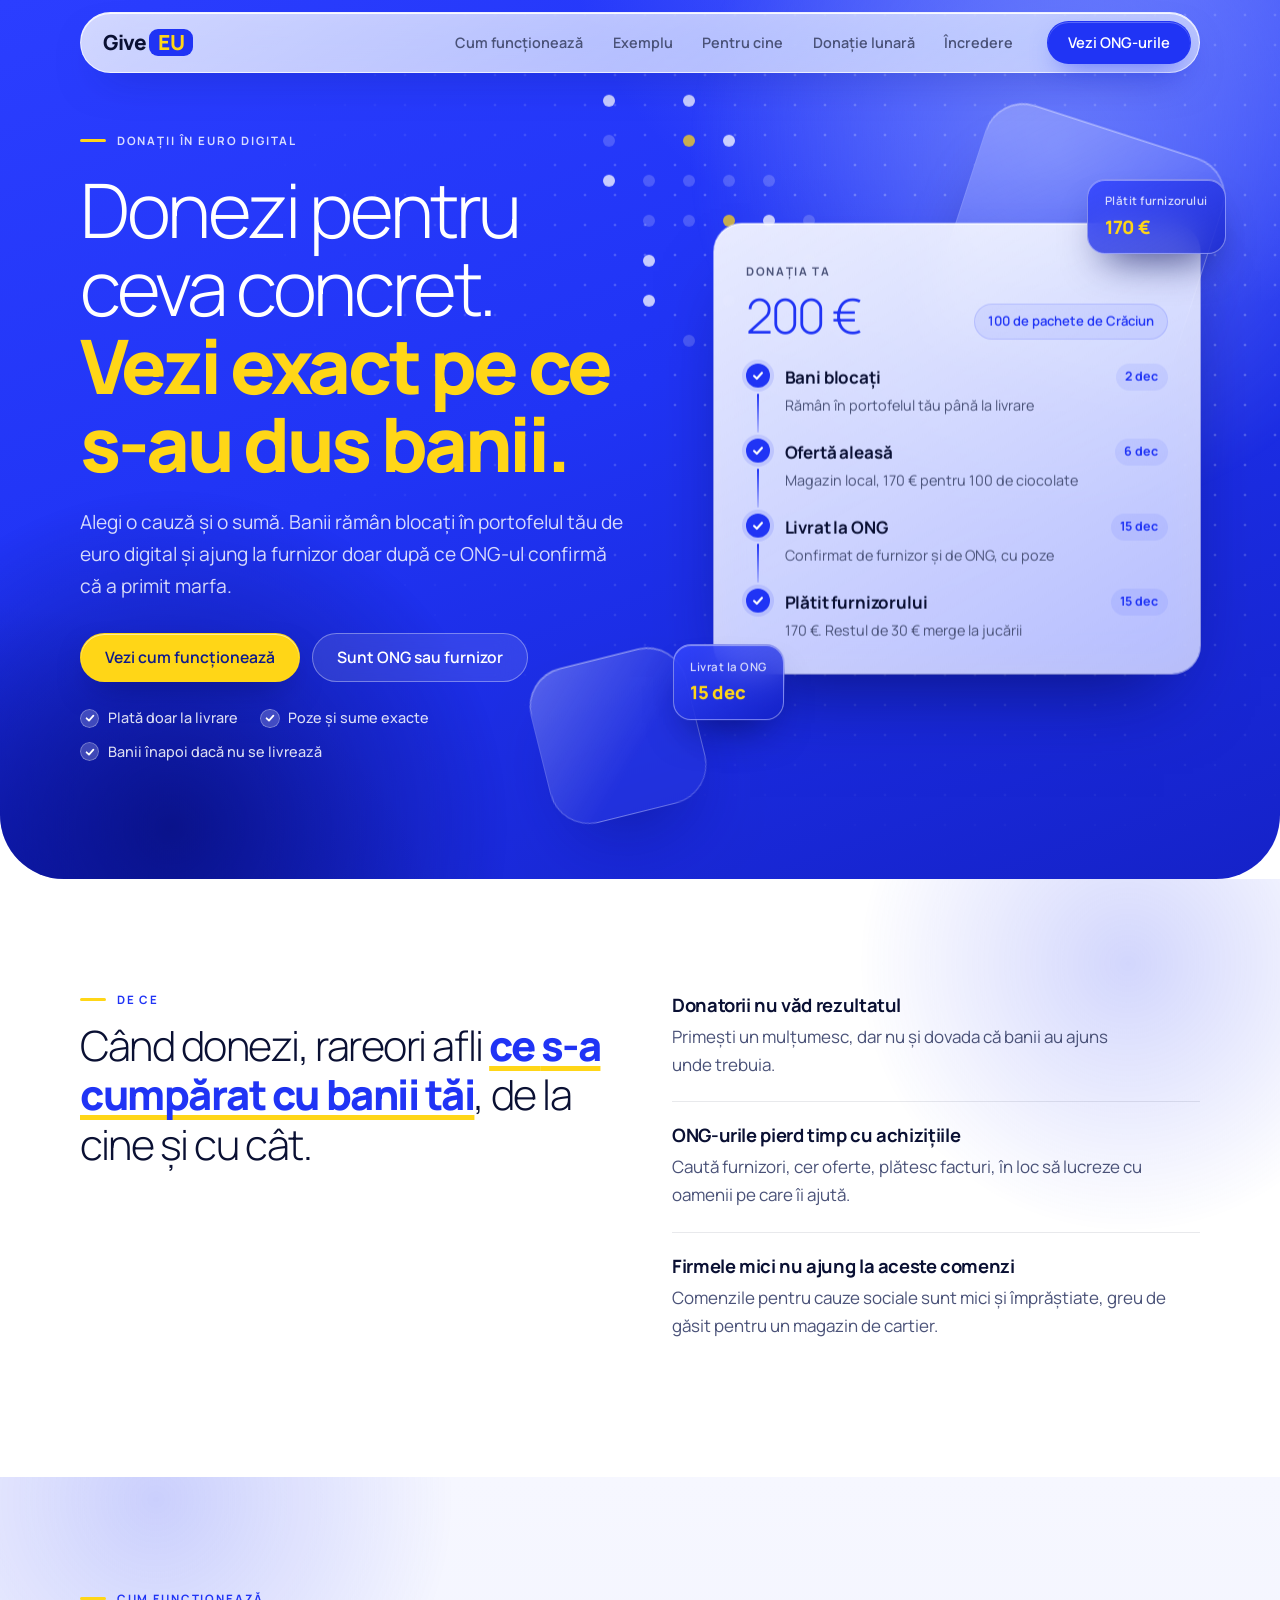
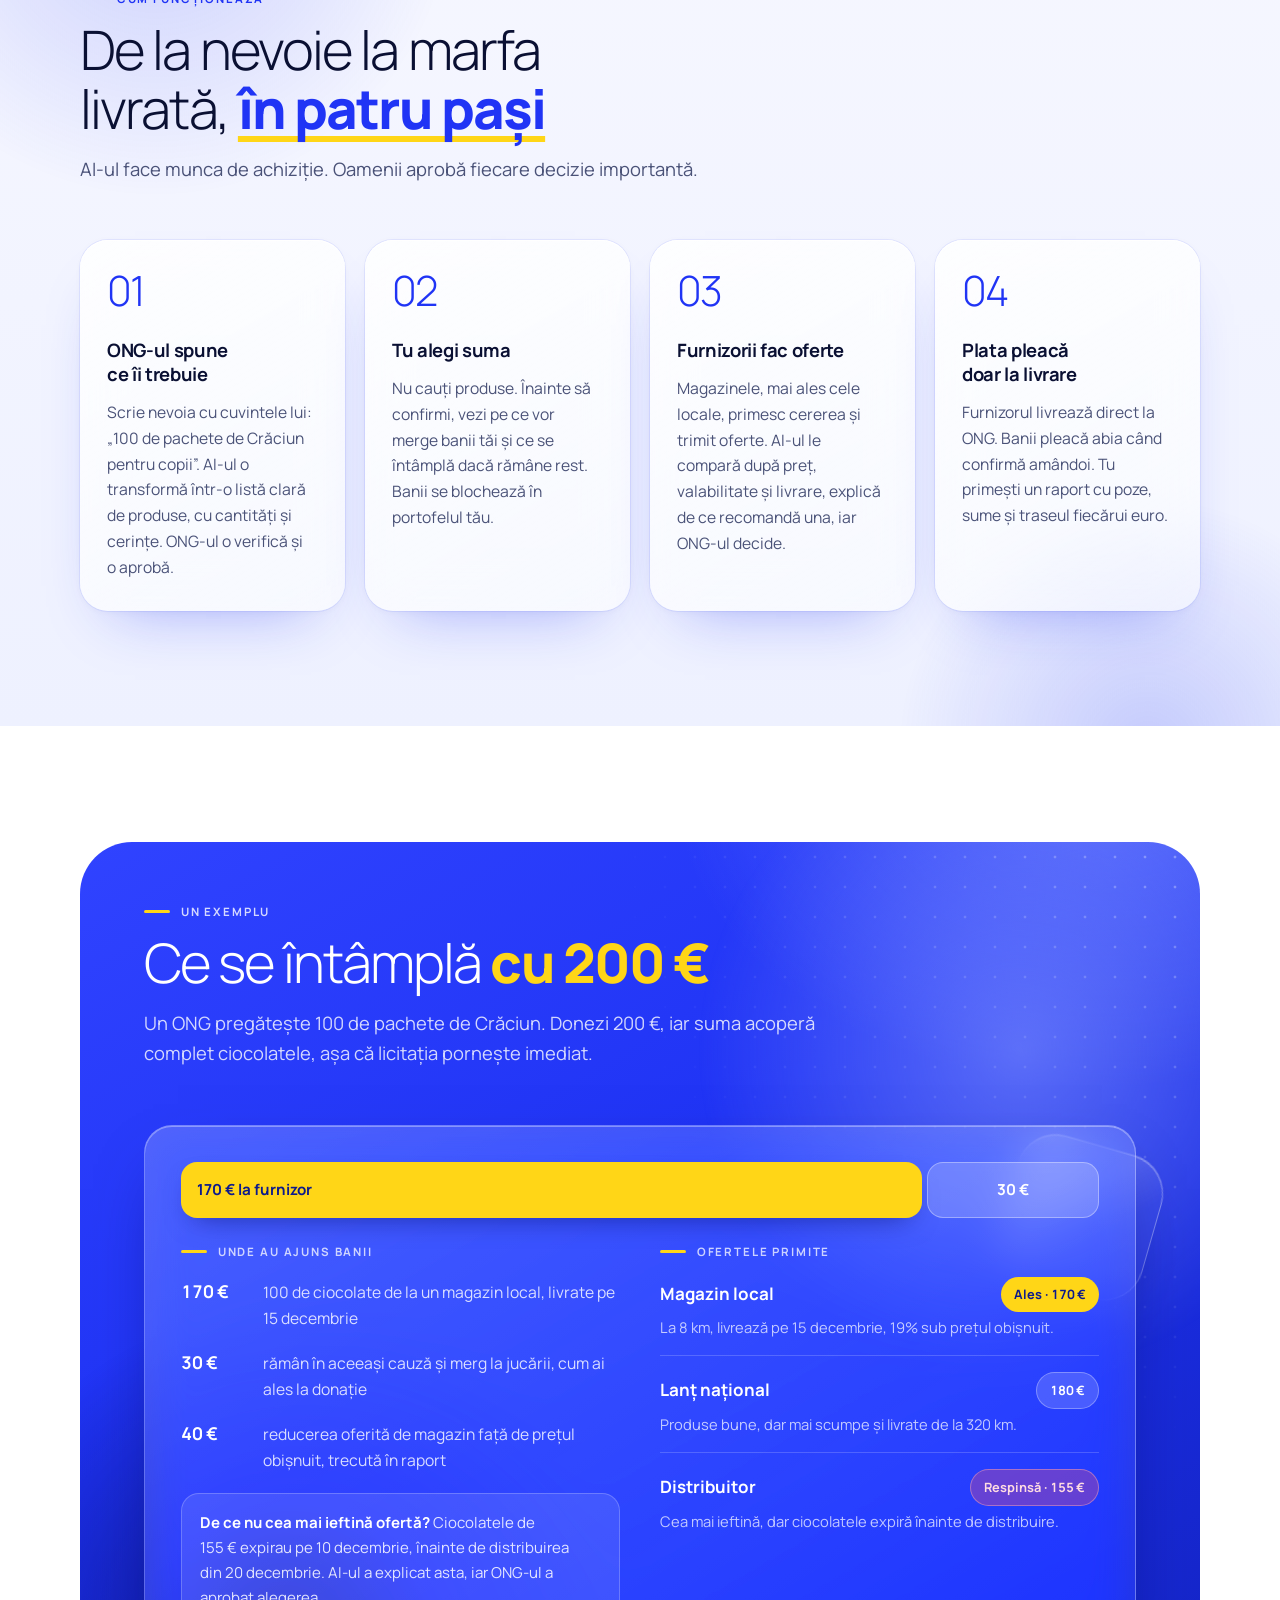
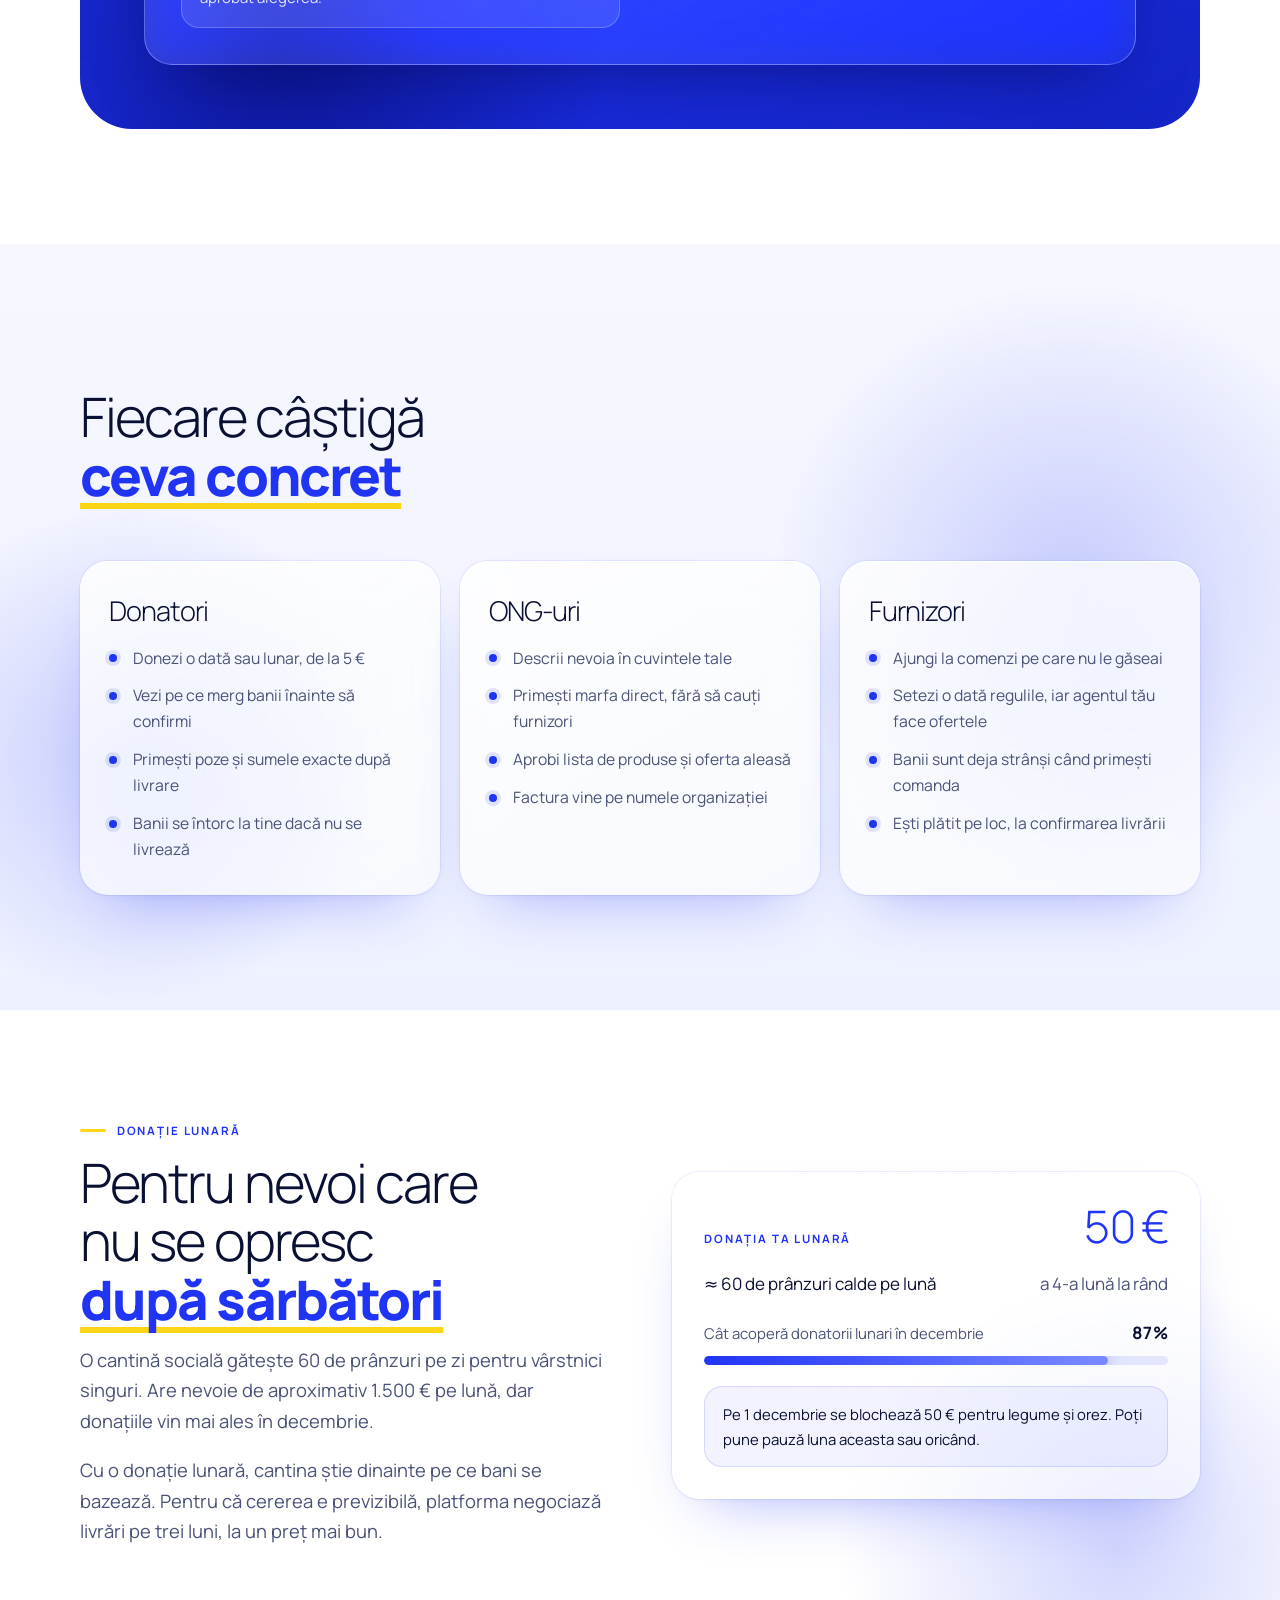
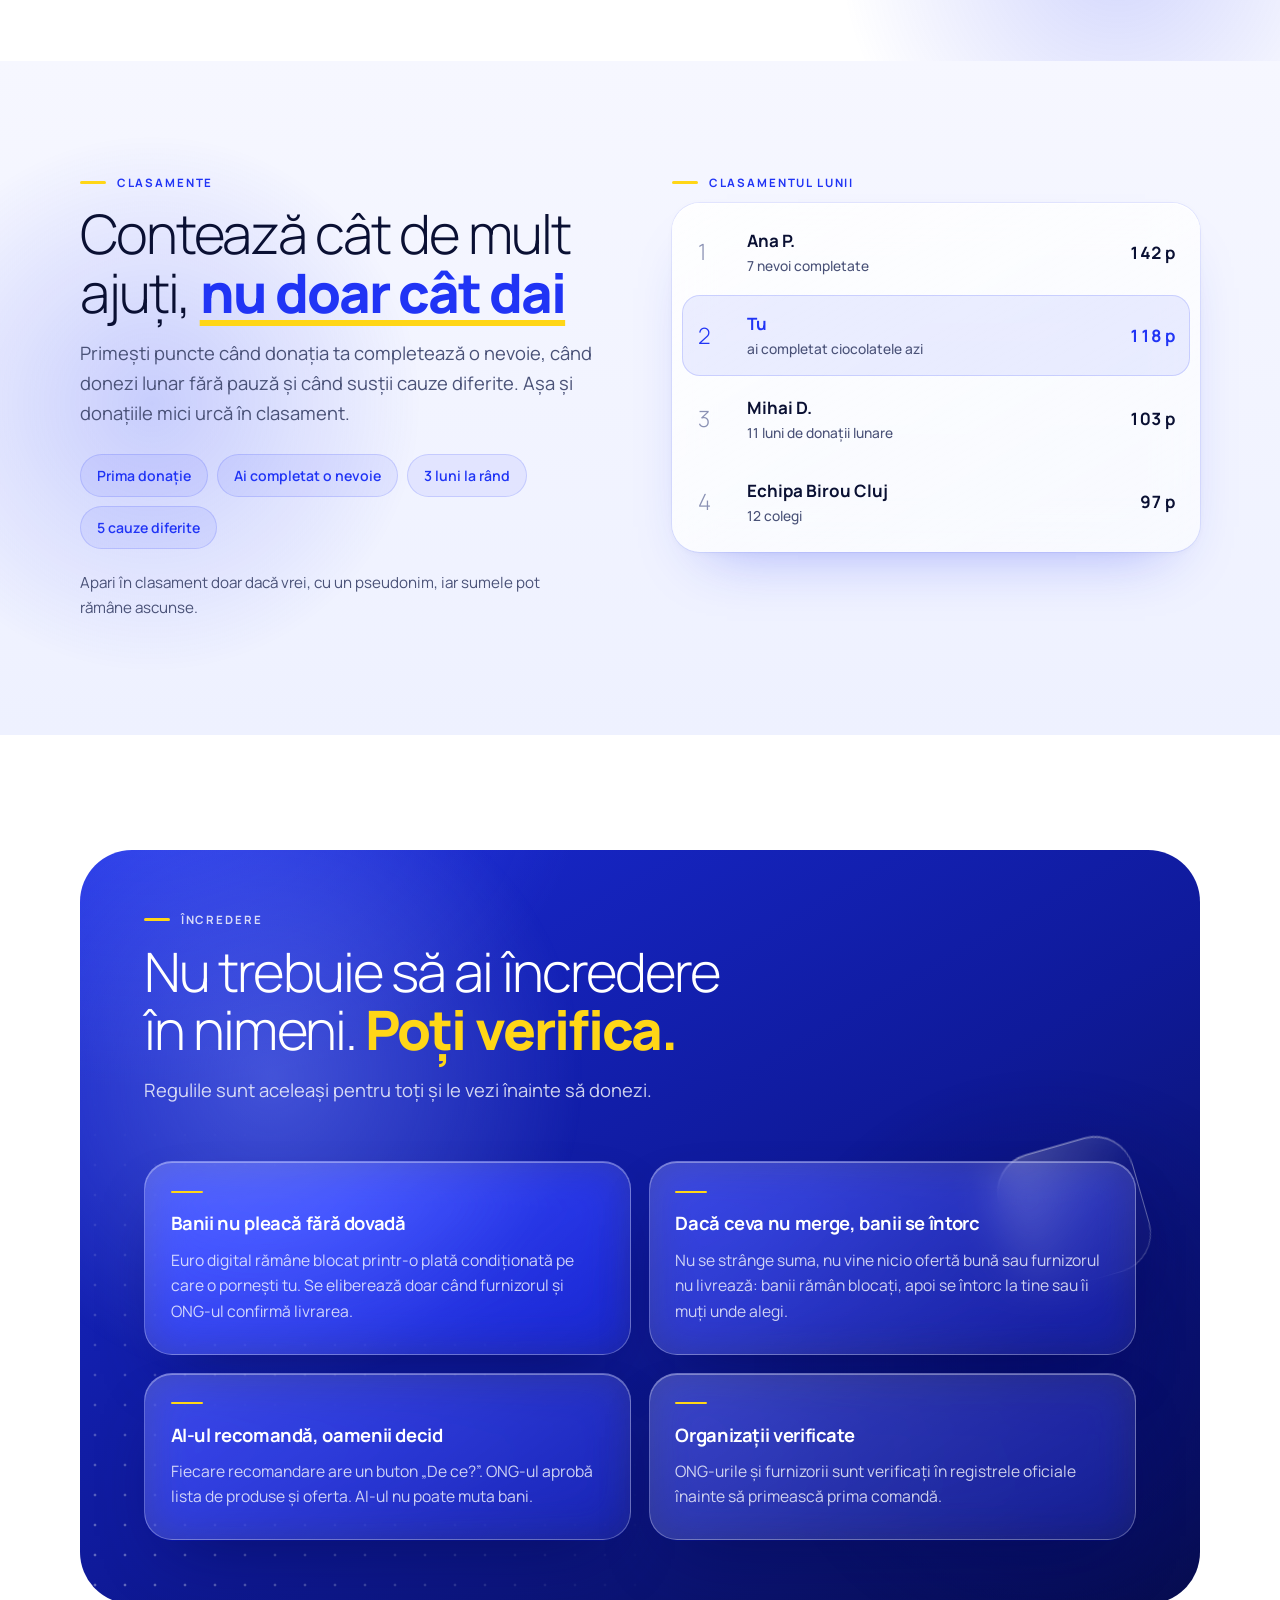
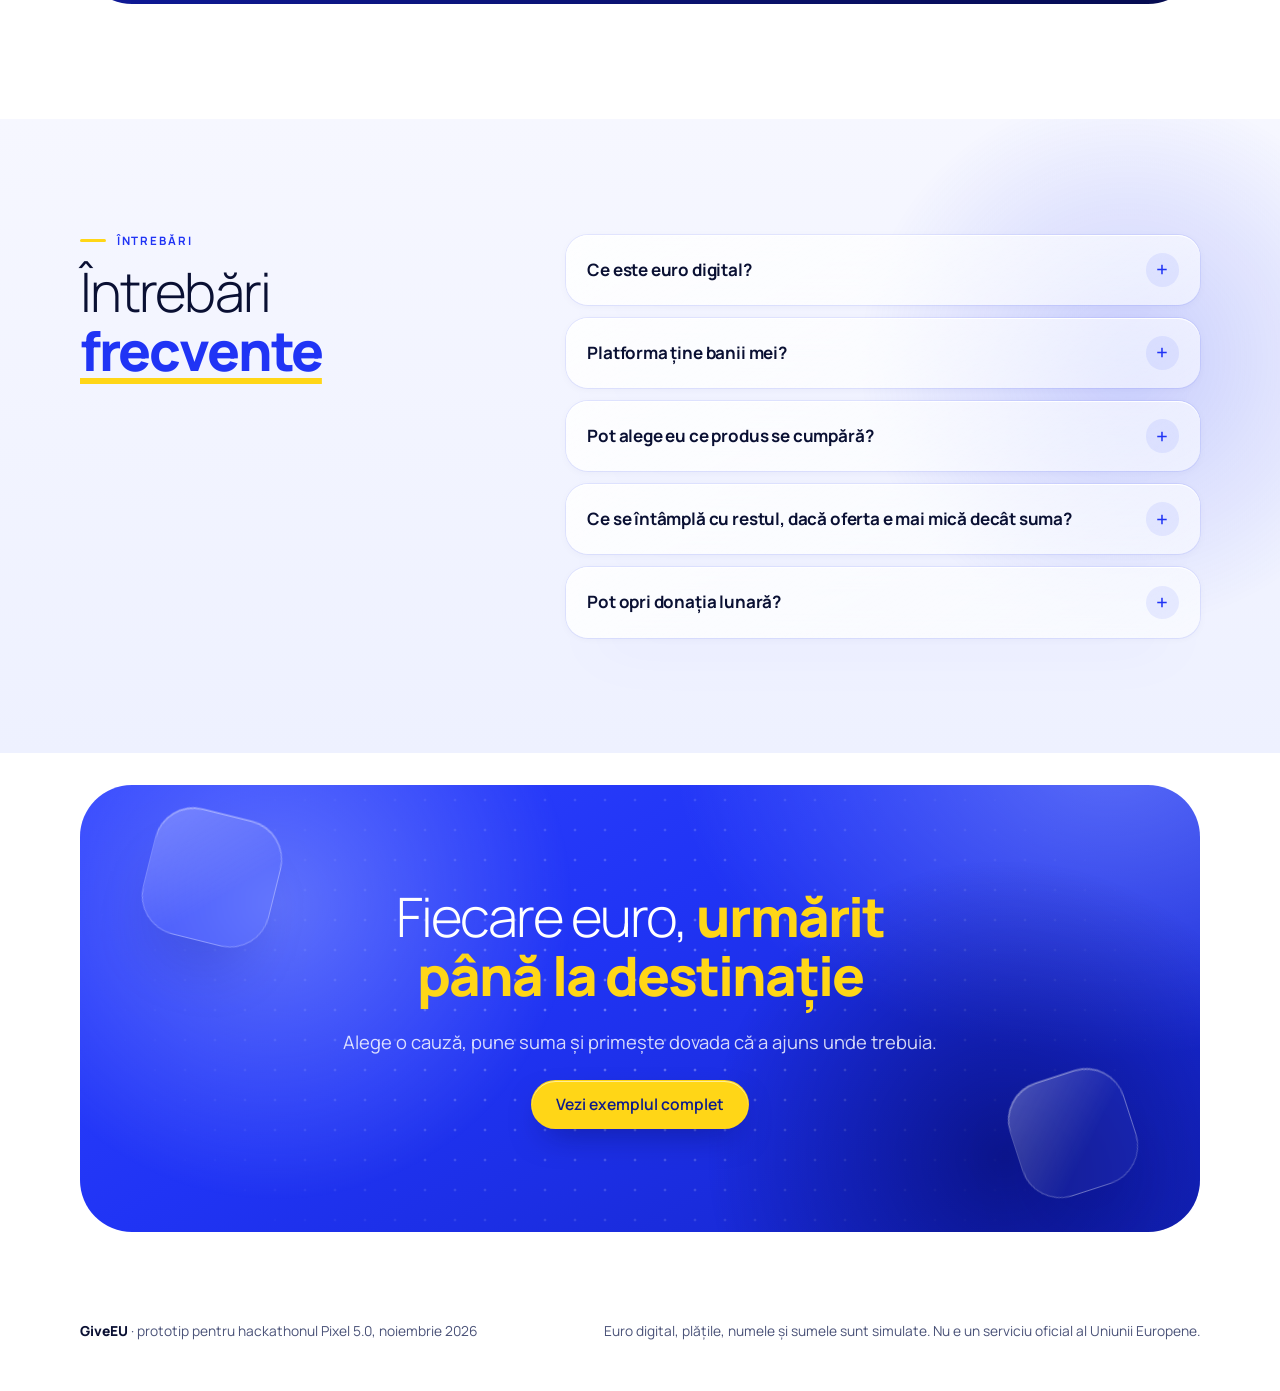
==== commit 330ff6f5: "Replace landing page with glass design Co-Authored-By: Claude Opus 5.5 <noreply@anthropic.com>" ====
--- a/index.html
+++ b/index.html
@@ -3,237 +3,334 @@
 <head>
 <meta charset="utf-8">
 <meta name="viewport" content="width=device-width, initial-scale=1, viewport-fit=cover">
+<meta name="theme-color" content="#2034f5">
+<meta name="description" content="GiveEU: donezi pentru ceva concret și vezi exact pe ce s-au dus banii.">
 <title>GiveEU</title>
+<link rel="icon" href="data:image/svg+xml,%3Csvg xmlns='http://www.w3.org/2000/svg' viewBox='0 0 32 32'%3E%3Crect width='32' height='32' rx='9' fill='%232034f5'/%3E%3Ccircle cx='16' cy='16' r='5' fill='white'/%3E%3C/svg%3E">
 <script>document.documentElement.classList.add('js')</script>
 <style>
-/* Layout: landing page pe benzi orizontale; hero cu un card „urmărirea donației” ca imagine centrală, apoi pași, exemplu, public, abonament, clasament, încredere, întrebări, CTA. */
-/* Temă inspirată din stilul instituțional UE: fundal alb, albastru UE, accente galbene, Arial. */
+@font-face{font-family:'Manrope';font-style:normal;font-display:swap;font-weight:200 800;src:url([data-uri]) format('woff2');unicode-range:U+0100-02BA,U+02BD-02C5,U+02C7-02CC,U+02CE-02D7,U+02DD-02FF,U+0304,U+0308,U+0329,U+1D00-1DBF,U+1E00-1E9F,U+1EF2-1EFF,U+2020,U+20A0-20AB,U+20AD-20C0,U+2113,U+2C60-2C7F,U+A720-A7FF}
+@font-face{font-family:'Manrope';font-style:normal;font-display:swap;font-weight:200 800;src:url([data-uri]) format('woff2');unicode-range:U+0000-00FF,U+0131,U+0152-0153,U+02BB-02BC,U+02C6,U+02DA,U+02DC,U+0304,U+0308,U+0329,U+2000-206F,U+20AC,U+2122,U+2191,U+2193,U+2212,U+2215,U+FEFF,U+FFFD}
+
+/* ───────────────────────────────────────────────────────────
+   GiveEU · landing minimalist, albastru electric, sticlă (glass)
+   Tipografie: Manrope (inclus în fișier, funcționează offline)
+   ─────────────────────────────────────────────────────────── */
 :root{
-  --bg:#ffffff; --surface:#ffffff; --band:#f2f5f9; --ink:#1f2430; --muted:#4f5563; --line:#d4d9e1;
-  --accent:#004494; --accent-soft:#e3ecf7; --on-accent:#ffffff; --gold:#ffd617; --hold:#7a5c00; --hold-soft:#fff5c7; --bad:#d0021b;
-  --deep:#003399; --deep-ink:#ffffff; --deep-muted:#d0dbf3;
-  --display:Arial,Helvetica,sans-serif;
-  --body:Arial,Helvetica,sans-serif;
-  --mono:Arial,Helvetica,sans-serif;
+  --gold:#ffd617; --blue:#2034f5; --blue-2:#1a2bd9; --blue-deep:#0d1a8c; --navy:#070d4d;
+  --ink:#0a1033; --muted:#4a5278; --faint:#8a91b4;
+  --mist:#f4f6ff; --line:rgba(10,16,51,.09);
+  --radius:28px;
+  --font:'Manrope',system-ui,-apple-system,'Segoe UI',Roboto,Helvetica,Arial,sans-serif;
+  --check:url("data:image/svg+xml,%3Csvg xmlns='http://www.w3.org/2000/svg' viewBox='0 0 12 12' fill='none' stroke='white' stroke-width='1.8' stroke-linecap='round' stroke-linejoin='round'%3E%3Cpath d='M2.6 6.3 5 8.6l4.4-5'/%3E%3C/svg%3E");
   color-scheme:light;
 }
 *{box-sizing:border-box}
-html{scroll-behavior:smooth}
-@media (prefers-reduced-motion:reduce){html{scroll-behavior:auto}*{animation:none!important;transition:none!important}}
-body{background:var(--bg);color:var(--ink);font:400 1.0625rem/1.6 var(--body)}
-h1,h2,h3,p,ul,ol,dl,dd,figure{margin:0}
+html{scroll-behavior:smooth;scroll-padding-top:6rem;-webkit-text-size-adjust:100%}
+body{margin:0;background:#fff;color:var(--ink);font:400 1.0625rem/1.65 var(--font);-webkit-font-smoothing:antialiased;-moz-osx-font-smoothing:grayscale;overflow-x:clip}
+h1,h2,h3,p,ul,ol,dl,dd,figure,blockquote{margin:0}
 ul,ol{padding:0;list-style:none}
-a{color:var(--accent)}
-:focus-visible{outline:3px solid var(--accent);outline-offset:3px}
-.band{padding-left:max(16px,env(safe-area-inset-left,0px));padding-right:max(16px,env(safe-area-inset-right,0px));padding-block:4.5rem}
-.wrap{max-width:68rem;margin-inline:auto}
-h1,h2,h3{font-family:var(--display);text-wrap:balance;letter-spacing:-.015em}
-h2{font-size:clamp(1.8rem,4.4vw,2.6rem);line-height:1.1;font-weight:700}
-h3{font-size:1.2rem;font-weight:700;line-height:1.3}
-.intro{display:grid;gap:.9rem;max-width:40rem;margin-bottom:2.5rem}
+h1,h2,h3{text-wrap:balance}
+p{text-wrap:pretty}
+a{color:inherit}
+::selection{background:var(--blue);color:#fff}
+:focus-visible{outline:2px solid var(--blue);outline-offset:3px;border-radius:6px}
+.hero :focus-visible,.panel :focus-visible{outline-color:#fff}
+.muted{color:var(--muted)}
+.nb{white-space:nowrap}
+.mono{font-weight:700;font-variant-numeric:tabular-nums;letter-spacing:-.01em}
+
+/* ── structură ── */
+.band{position:relative;isolation:isolate;overflow:hidden;
+  padding-block:clamp(4.5rem,9vw,8rem);
+  padding-left:max(20px,env(safe-area-inset-left,0px));padding-right:max(20px,env(safe-area-inset-right,0px))}
+.band.mist{background:linear-gradient(180deg,#f6f7ff,#eef1ff)}
+.wrap{position:relative;max-width:70rem;margin-inline:auto}
+.two{display:grid;gap:clamp(2rem,5vw,4.5rem);grid-template-columns:minmax(0,1fr) minmax(0,1fr);align-items:start}
+.two.mid{align-items:center}
+.two.faq-grid{grid-template-columns:minmax(0,.8fr) minmax(0,1.2fr)}
+@media (max-width:820px){.two,.two.faq-grid{grid-template-columns:minmax(0,1fr)}}
+
+/* ── tipografie ── */
+h2{font-size:clamp(2rem,4.8vw,3.4rem);line-height:1.08;font-weight:300;letter-spacing:-.035em}
+h2 em,.hero h1 em,blockquote em{font-style:normal;font-weight:800}
+h2 em,blockquote em{color:var(--blue);text-decoration:underline;text-decoration-color:var(--gold);text-decoration-thickness:.11em;text-underline-offset:.12em;text-decoration-skip-ink:none}
+h3{font-size:1.15rem;line-height:1.3;font-weight:700;letter-spacing:-.02em}
+.label{display:inline-flex;align-items:center;gap:.7rem;font:700 .72rem/1 var(--font);letter-spacing:.16em;text-transform:uppercase;color:var(--blue)}
+.label::before{content:"";width:1.6rem;height:3px;border-radius:3px;background:var(--gold)}
+.intro{display:grid;gap:1rem;max-width:42rem;margin-bottom:clamp(2rem,5vw,3.5rem)}
 .intro p{font-size:1.15rem;color:var(--muted)}
-.muted{color:var(--muted)}
-.mono{font-family:var(--mono);font-variant-numeric:tabular-nums}
-.label{font:600 .78rem/1.2 var(--body);text-transform:uppercase;letter-spacing:.08em;color:var(--muted)}
-.btn{display:inline-flex;align-items:center;justify-content:center;min-height:3rem;padding:0 1.35rem;border-radius:4px;font-weight:700;text-decoration:none;transition:filter .15s}
-.btn--main{background:var(--accent);color:var(--on-accent)}
-.btn--main:hover{filter:brightness(1.08)}
-.btn--ghost{border:1.5px solid var(--ink);color:var(--ink)}
-.btn--ghost:hover{background:var(--surface)}
-.card{background:var(--surface);border:1px solid var(--line);border-radius:6px}
-
-/* antet */
-.top{position:sticky;top:env(safe-area-inset-top,0px);z-index:20;background:color-mix(in srgb,var(--bg) 88%,transparent);backdrop-filter:blur(8px);border-top:4px solid var(--accent);border-bottom:1px solid var(--line);
-  padding-left:max(16px,env(safe-area-inset-left,0px));padding-right:max(16px,env(safe-area-inset-right,0px));padding-block:.9rem}
-body::before{content:"";position:fixed;inset:0 0 auto;height:env(safe-area-inset-top,0px);z-index:21;background:var(--bg)}
-.top .wrap{display:flex;align-items:center;gap:1.5rem}
-.logo{font:700 1.4rem/1 var(--display);color:var(--ink);text-decoration:none;margin-right:auto}
-.logo span{background:#003399;color:#ffd617;padding:.15rem .35rem;margin-left:.12rem;border-radius:3px}
-.nav{display:flex;gap:1.25rem;font-size:.95rem}
-.nav a{color:var(--muted);text-decoration:none}
-.nav a:hover{color:var(--ink)}
-@media (max-width:760px){.nav{display:none}}
-
-/* hero */
-.hero{padding-block:4rem 5rem}
-.hero .wrap{display:grid;gap:3rem;grid-template-columns:minmax(0,1.1fr) minmax(0,.9fr);align-items:center}
-@media (max-width:880px){.hero .wrap{grid-template-columns:minmax(0,1fr)}}
-.hero-copy{display:grid;gap:1.4rem}
-.hero h1{font-size:clamp(2.3rem,6vw,3.9rem);line-height:1.06;font-weight:700}
-.hero h1 em{font-style:normal;color:var(--accent)}
-.hero-copy>p{font-size:1.25rem;color:var(--muted);max-width:34rem}
-.cta-row{display:flex;flex-wrap:wrap;gap:.75rem}
-.facts{display:flex;flex-wrap:wrap;gap:.5rem 1.5rem;font-size:.92rem;color:var(--muted)}
-.facts span::before{content:"✓";color:var(--accent);font-weight:700;margin-right:.4rem}
-
-/* card urmărire */
-.track{padding:1.5rem;display:grid;gap:1.25rem;box-shadow:0 18px 40px -24px color-mix(in srgb,var(--ink) 45%,transparent)}
-.track-head{display:flex;justify-content:space-between;align-items:baseline;gap:1rem;flex-wrap:wrap}
-.track-head .amt{font:500 2rem/1 var(--mono)}
-.timeline{display:grid;gap:0}
-.timeline li{display:grid;grid-template-columns:1.5rem 1fr auto;gap:.85rem;align-items:start;position:relative;padding-bottom:1.1rem}
+
+/* ── butoane ── */
+.btn{display:inline-flex;align-items:center;justify-content:center;min-height:3.1rem;padding:0 1.5rem;border-radius:999px;font:600 .98rem/1 var(--font);text-decoration:none;white-space:nowrap;border:1px solid transparent;transition:transform .25s ease,box-shadow .25s ease,background .25s ease}
+.btn:hover{transform:translateY(-2px)}
+.btn--main{background:var(--blue);color:#fff;box-shadow:0 12px 28px -12px rgba(32,52,245,.75),inset 0 1px 0 rgba(255,255,255,.25)}
+.btn--main:hover{box-shadow:0 16px 34px -12px rgba(32,52,245,.85),inset 0 1px 0 rgba(255,255,255,.25)}
+.btn--gold{background:var(--gold);color:var(--blue-deep);box-shadow:0 14px 34px -14px rgba(4,10,90,.65),inset 0 1px 0 rgba(255,255,255,.55)}
+.btn--gold:hover{box-shadow:0 18px 38px -14px rgba(4,10,90,.75),inset 0 1px 0 rgba(255,255,255,.55)}
+.btn--white{background:#fff;color:var(--blue);box-shadow:0 14px 34px -14px rgba(4,10,90,.6)}
+.btn--ghost{color:#fff;background:rgba(255,255,255,.1);border-color:rgba(255,255,255,.35);-webkit-backdrop-filter:blur(14px);backdrop-filter:blur(14px)}
+.btn--ghost:hover{background:rgba(255,255,255,.18)}
+
+/* ── sticlă ── */
+.glass{position:relative;border-radius:var(--radius);
+  background:linear-gradient(150deg,rgba(255,255,255,.86),rgba(255,255,255,.55));
+  box-shadow:0 0 0 1px rgba(32,52,245,.08),inset 0 1px 0 rgba(255,255,255,.95),0 30px 60px -34px rgba(32,52,245,.4),0 2px 8px rgba(13,26,140,.04);
+  -webkit-backdrop-filter:blur(22px) saturate(170%);backdrop-filter:blur(22px) saturate(170%)}
+.glass-d{position:relative;border-radius:var(--radius);color:#fff;
+  background:linear-gradient(150deg,rgba(255,255,255,.22),rgba(255,255,255,.07));
+  border:1px solid rgba(255,255,255,.28);
+  box-shadow:inset 0 1px 0 rgba(255,255,255,.35),0 30px 70px -34px rgba(4,10,90,.75);
+  -webkit-backdrop-filter:blur(22px) saturate(150%);backdrop-filter:blur(22px) saturate(150%)}
+@supports not ((backdrop-filter:blur(1px)) or (-webkit-backdrop-filter:blur(1px))){
+  .glass{background:#fff}
+  .glass-d{background:rgba(255,255,255,.16)}
+  .top .bar{background:rgba(255,255,255,.96)}
+}
+
+/* ── forme decorative (paralaxă) ── */
+.px{position:absolute;z-index:-1;pointer-events:none;will-change:transform}
+.orb{width:100%;height:100%;border-radius:50%}
+.orb--light{background:radial-gradient(circle at 50% 50%,rgba(128,146,255,.62),rgba(128,146,255,0) 68%)}
+.orb--deep{background:radial-gradient(circle at 50% 50%,rgba(6,12,110,.7),rgba(6,12,110,0) 68%)}
+.orb--soft{background:radial-gradient(circle at 50% 50%,rgba(32,52,245,.2),rgba(32,52,245,0) 68%)}
+.slab{width:100%;height:100%;border-radius:clamp(22px,4vw,40px);
+  background:linear-gradient(135deg,rgba(255,255,255,.26),rgba(255,255,255,.03) 62%);
+  border:1px solid rgba(255,255,255,.24);
+  box-shadow:inset 0 1px 0 rgba(255,255,255,.35),0 40px 80px -40px rgba(4,10,90,.6);
+  -webkit-backdrop-filter:blur(6px);backdrop-filter:blur(6px)}
+.dots-svg{width:100%;height:100%;display:block}
+.dotgrid{position:absolute;inset:0;z-index:-1;pointer-events:none;opacity:.55;
+  background-image:radial-gradient(circle,rgba(255,255,255,.7) 1.2px,transparent 1.7px);background-size:30px 30px;
+  -webkit-mask-image:radial-gradient(75% 85% at 78% 32%,#000,transparent 78%);mask-image:radial-gradient(75% 85% at 78% 32%,#000,transparent 78%)}
+
+/* ── antet plutitor ── */
+.top{position:fixed;z-index:50;top:max(12px,env(safe-area-inset-top,0px));left:0;right:0;display:flex;justify-content:center;pointer-events:none;
+  padding-left:max(12px,env(safe-area-inset-left,0px));padding-right:max(12px,env(safe-area-inset-right,0px))}
+.top .bar{pointer-events:auto;width:100%;max-width:70rem;display:flex;align-items:center;gap:1.25rem;padding:.5rem .5rem .5rem 1.4rem;border-radius:999px;
+  background:linear-gradient(150deg,rgba(255,255,255,.8),rgba(255,255,255,.58));
+  border:1px solid rgba(255,255,255,.7);
+  box-shadow:inset 0 1px 0 rgba(255,255,255,.9),0 18px 44px -22px rgba(13,26,140,.55);
+  -webkit-backdrop-filter:blur(22px) saturate(180%);backdrop-filter:blur(22px) saturate(180%)}
+.logo{margin-right:auto;font:800 1.3rem/1 var(--font);letter-spacing:-.04em;color:var(--ink);text-decoration:none}
+.logo span{display:inline-block;margin-left:.15em;padding:.14em .42em .16em;border-radius:9px;background:var(--blue);color:var(--gold);letter-spacing:-.02em}
+.nav{display:flex;gap:.15rem}
+.nav a{padding:.55rem .85rem;border-radius:999px;font-size:.9rem;font-weight:600;color:var(--muted);text-decoration:none;transition:background .2s,color .2s}
+.nav a:hover{background:rgba(32,52,245,.08);color:var(--blue)}
+.top .btn{min-height:2.7rem;padding:0 1.25rem;font-size:.92rem}
+@media (max-width:860px){.nav{display:none}}
+
+/* ── hero ── */
+.hero{color:#fff;border-radius:0 0 clamp(28px,5vw,64px) clamp(28px,5vw,64px);
+  padding-block:clamp(7.5rem,15vh,10rem) clamp(4.5rem,9vw,7.5rem);
+  background:
+    radial-gradient(900px 620px at 88% -8%,rgba(120,138,255,.7),transparent 62%),
+    radial-gradient(800px 560px at -4% 108%,rgba(10,20,170,.85),transparent 62%),
+    linear-gradient(160deg,#2b3eff 0%,#2034f5 46%,#1522c8 100%)}
+.hero .wrap{display:grid;gap:clamp(2.5rem,5vw,4.5rem);grid-template-columns:minmax(0,1.08fr) minmax(0,.92fr);align-items:center}
+@media (max-width:900px){.hero .wrap{grid-template-columns:minmax(0,1fr)}}
+.hero-copy{display:grid;gap:1.5rem;justify-items:start}
+.hero .label{color:rgba(255,255,255,.82)}
+.hero h1{font-size:clamp(2.5rem,6.2vw,4.7rem);line-height:1.04;font-weight:300;letter-spacing:-.045em}
+.hero h1 em{display:inline}
+.hero-copy>p{font-size:1.2rem;color:rgba(255,255,255,.82);max-width:34rem}
+.cta-row{display:flex;flex-wrap:wrap;gap:.75rem;margin-top:.4rem}
+.facts{display:flex;flex-wrap:wrap;gap:.6rem 1.4rem;font-size:.9rem;font-weight:500;color:rgba(255,255,255,.85)}
+.facts span{display:inline-flex;align-items:center;gap:.55rem}
+.facts span::before{content:"";flex:none;width:1.2rem;height:1.2rem;border-radius:50%;background:rgba(255,255,255,.2) var(--check) center/62% no-repeat;box-shadow:inset 0 0 0 1px rgba(255,255,255,.3)}
+
+/* card „urmărirea donației” */
+.hero-visual{position:relative}
+.track{padding:clamp(1.4rem,3vw,2rem);display:grid;gap:1.5rem;color:var(--ink);
+  background:linear-gradient(150deg,rgba(255,255,255,.9),rgba(255,255,255,.7));
+  box-shadow:0 0 0 1px rgba(255,255,255,.5),inset 0 1px 0 #fff,0 40px 80px -36px rgba(4,10,90,.8)}
+.track-head{display:flex;justify-content:space-between;align-items:flex-end;gap:.75rem 1rem;flex-wrap:wrap}
+.track-head .label{color:var(--muted);letter-spacing:.14em}
+.track-head .label::before{display:none}
+.track-head .amt{margin-top:.5rem;font-size:3rem;line-height:1;font-weight:300;letter-spacing:-.05em;color:var(--blue)}
+.tag{padding:.4rem .8rem;border-radius:999px;font-size:.82rem;font-weight:600;color:var(--blue);background:rgba(32,52,245,.08);border:1px solid rgba(32,52,245,.14)}
+.timeline li{display:grid;grid-template-columns:1.5rem minmax(0,1fr) auto;gap:.9rem;align-items:start;position:relative;padding-bottom:1.35rem}
 .timeline li:last-child{padding-bottom:0}
-.timeline li::after{content:"";position:absolute;left:calc(.75rem - 1px);top:1.5rem;bottom:0;width:2px;background:var(--line)}
+.timeline li::after{content:"";position:absolute;left:calc(.75rem - 1px);top:1.85rem;bottom:.35rem;width:2px;border-radius:2px;background:linear-gradient(var(--blue),rgba(32,52,245,.18));transform-origin:top}
 .timeline li:last-child::after{display:none}
-.dot{width:1.5rem;height:1.5rem;border-radius:50%;display:grid;place-items:center;font-size:.8rem;font-weight:700;background:var(--accent);color:var(--on-accent);position:relative;z-index:1}
-.dot.wait{background:var(--hold-soft);color:var(--hold);border:1.5px solid var(--hold)}
+.dot{position:relative;z-index:1;width:1.5rem;height:1.5rem;border-radius:50%;background:var(--blue) var(--check) center/60% no-repeat;box-shadow:0 0 0 4px rgba(32,52,245,.12)}
 .timeline .t{display:grid;gap:.1rem;min-width:0}
-.timeline .t strong{font-weight:600}
+.timeline .t strong{font-weight:700;letter-spacing:-.01em}
 .timeline .t span{font-size:.9rem;color:var(--muted)}
-.timeline .d{font:500 .82rem/1.6 var(--mono);color:var(--muted)}
-
-/* probleme */
-.problem .wrap{display:grid;gap:2.5rem;grid-template-columns:minmax(0,1fr) minmax(0,1fr)}
-@media (max-width:820px){.problem .wrap{grid-template-columns:minmax(0,1fr)}}
-.problem .intro{align-content:start}
-.problem blockquote{margin:0;font:700 clamp(1.5rem,3.4vw,2.1rem)/1.2 var(--display);letter-spacing:-.01em}
-.problem ul{display:grid;gap:1rem}
-.problem li{display:grid;gap:.15rem;padding-left:1rem;border-left:2px solid var(--line)}
+.timeline .d{padding:.2rem .6rem;border-radius:999px;font-size:.78rem;font-weight:700;color:var(--blue);background:rgba(32,52,245,.08);white-space:nowrap}
+
+.chip{position:absolute;z-index:2;color:#fff}
+.chip-in{padding:.7rem 1.05rem;border-radius:18px;display:grid;gap:.1rem;
+  background:linear-gradient(150deg,rgba(52,70,255,.86),rgba(20,34,200,.74));
+  border:1px solid rgba(255,255,255,.4);
+  box-shadow:inset 0 1px 0 rgba(255,255,255,.4),0 22px 40px -18px rgba(4,10,90,.8);
+  -webkit-backdrop-filter:blur(16px);backdrop-filter:blur(16px);
+  animation:float 7s ease-in-out infinite}
+.chip small{font-size:.72rem;font-weight:600;letter-spacing:.04em;opacity:.8}
+.chip b{font-size:1.15rem;font-weight:800;letter-spacing:-.02em;color:var(--gold)}
+.chip.c1{left:-2.6rem;bottom:-2.7rem}
+.chip.c2{right:-1.6rem;top:-2.7rem}
+.chip.c2 .chip-in{animation-delay:-3.5s}
+@keyframes float{50%{transform:translateY(-9px)}}
+@media (max-width:900px){.chip{display:none}}
+
+/* ── probleme ── */
+blockquote{font-size:clamp(1.7rem,3.6vw,2.6rem);line-height:1.18;font-weight:300;letter-spacing:-.035em}
+.problem ul{display:grid;gap:0}
+.problem li{display:grid;gap:.3rem;padding-block:1.4rem;border-top:1px solid var(--line)}
+.problem li:first-child{padding-top:0;border-top:0}
 .problem li p{color:var(--muted)}
 
-/* pași */
-.steps{display:grid;gap:1.25rem;grid-template-columns:repeat(auto-fit,minmax(14.5rem,1fr));counter-reset:s}
-.steps li{padding:1.5rem;display:grid;gap:.6rem;align-content:start;counter-increment:s}
-.steps li::before{content:counter(s);display:grid;place-items:center;width:2.4rem;height:2.4rem;border-radius:50%;border:1.5px solid var(--ink);font:700 1.05rem/1 var(--display)}
-.steps p{color:var(--muted)}
-
-/* exemplu */
-.alt{background:var(--band)}
-.example{padding:1.75rem;display:grid;gap:1.5rem}
-.example-grid{display:grid;gap:2rem;grid-template-columns:minmax(0,1fr) minmax(0,1fr)}
+/* ── pași ── */
+.steps{display:grid;gap:1.25rem;grid-template-columns:repeat(auto-fit,minmax(15rem,1fr));counter-reset:s}
+.steps li{padding:1.9rem 1.7rem;display:grid;gap:.8rem;align-content:start;counter-increment:s}
+.steps li::before{content:counter(s,decimal-leading-zero);font-size:2.6rem;line-height:1;font-weight:300;letter-spacing:-.05em;color:var(--blue);margin-bottom:.9rem}
+.steps p{color:var(--muted);font-size:.98rem}
+
+/* ── panouri albastre ── */
+.panel{position:relative;isolation:isolate;overflow:hidden;color:#fff;
+  border-radius:clamp(28px,4.5vw,52px);padding:clamp(1.5rem,5vw,4.5rem);
+  background:
+    radial-gradient(700px 480px at 92% -6%,rgba(120,138,255,.65),transparent 62%),
+    linear-gradient(150deg,#3043ff 0%,#2034f5 42%,#1424c4 100%)}
+.panel--deep{background:
+    radial-gradient(700px 480px at 6% -8%,rgba(70,90,255,.55),transparent 62%),
+    linear-gradient(150deg,#1a2bd9 0%,#0f1a9a 52%,#070d4d 100%)}
+.panel h2{color:#fff}
+.panel h2 em,.hero h1 em{color:var(--gold);text-decoration:none}
+.panel .label{color:rgba(255,255,255,.8)}
+.panel .intro p{color:rgba(255,255,255,.8)}
+
+/* ── exemplu ── */
+.example{padding:clamp(1.25rem,3vw,2.25rem);display:grid;gap:1.75rem}
+.split{display:flex;gap:5px;height:3.5rem;font-size:.95rem;font-weight:700}
+.split div{display:flex;align-items:center;padding-inline:1rem;min-width:0;white-space:nowrap;border-radius:16px}
+.split .paid{flex:170 1 0;background:var(--gold);color:var(--blue-deep);box-shadow:0 12px 28px -14px rgba(4,10,90,.6)}
+.split .left{flex:30 0 auto;min-width:3.9rem;background:rgba(255,255,255,.18);border:1px solid rgba(255,255,255,.35);justify-content:center;padding-inline:.4rem}
+.example-grid{display:grid;gap:2.5rem;grid-template-columns:minmax(0,1fr) minmax(0,1fr)}
 @media (max-width:820px){.example-grid{grid-template-columns:minmax(0,1fr)}}
-.split{display:flex;height:3.25rem;border-radius:8px;overflow:hidden;font:500 .95rem/1 var(--mono)}
-.split div{display:flex;align-items:center;padding-inline:.85rem;min-width:0;white-space:nowrap}
-.split .paid{flex:170;background:var(--accent);color:var(--on-accent)}
-.split .left{flex:30;background:var(--hold-soft);color:var(--hold);justify-content:center;padding-inline:.25rem}
-.legend{display:grid;gap:.75rem}
-.legend li{display:grid;grid-template-columns:4.5rem minmax(0,1fr);gap:.75rem;align-items:baseline}
-.legend .mono{text-align:right;font-size:1.05rem}
-.bids{display:grid;gap:.9rem}
-.bid{display:grid;grid-template-columns:minmax(0,1fr) auto;gap:.15rem 1rem;align-items:baseline;padding-bottom:.9rem;border-bottom:1px solid var(--line)}
+.example-grid>div{display:grid;gap:1.25rem;align-content:start}
+.example .label{color:rgba(255,255,255,.75)}
+.legend{display:grid;gap:1rem}
+.legend li{display:grid;grid-template-columns:4.2rem minmax(0,1fr);gap:.9rem;align-items:baseline;color:rgba(255,255,255,.82);font-size:.98rem}
+.legend .mono{font-size:1.1rem;color:#fff}
+.ai-note{font-size:.94rem;padding:1.05rem 1.15rem;border-radius:18px;background:rgba(255,255,255,.1);border:1px solid rgba(255,255,255,.22);color:rgba(255,255,255,.85)}
+.ai-note b{color:#fff;font-weight:700}
+.bids{display:grid;gap:0}
+.bid{display:grid;grid-template-columns:minmax(0,1fr) auto;gap:.2rem 1rem;align-items:center;padding-block:1rem;border-bottom:1px solid rgba(255,255,255,.18)}
+.bid:first-child{padding-top:0}
 .bid:last-child{border-bottom:0;padding-bottom:0}
-.bid .why{grid-column:1/-1;font-size:.93rem;color:var(--muted)}
-.bid.win .name{font-weight:600}
-.pill{font:700 .78rem/1 var(--body);padding:.4rem .65rem;border-radius:4px;justify-self:end;white-space:nowrap}
-.pill.ok{background:var(--accent-soft);color:var(--accent)}
-.pill.no{background:color-mix(in srgb,var(--bad) 14%,transparent);color:var(--bad)}
-.pill.mid{background:var(--line);color:var(--muted)}
-.ai-note{font-size:.95rem;padding:1rem 1.1rem;border-radius:10px;background:var(--bg);border:1px solid var(--line)}
-.ai-note b{font-weight:600}
-
-/* public */
+.bid .name{font-weight:700}
+.bid .why{grid-column:1/-1;font-size:.92rem;color:rgba(255,255,255,.72)}
+.pill{justify-self:end;white-space:nowrap;padding:.42rem .8rem;border-radius:999px;font-size:.8rem;font-weight:700}
+.pill.ok{background:var(--gold);color:var(--blue-deep)}
+.pill.mid{background:rgba(255,255,255,.16);color:#fff;border:1px solid rgba(255,255,255,.3)}
+.pill.no{background:rgba(255,80,110,.3);color:#ffdce2;border:1px solid rgba(255,170,185,.45)}
+
+/* ── pentru cine ── */
 .who{display:grid;gap:1.25rem;grid-template-columns:repeat(auto-fit,minmax(16rem,1fr))}
-.who li{padding:1.6rem;display:grid;gap:.9rem;align-content:start}
-.who ul.ticks{display:grid;gap:.5rem}
-.who ul.ticks li{padding:0;display:block;padding-left:1.4rem;position:relative;color:var(--muted);font-size:.98rem}
-.who ul.ticks li::before{content:"";position:absolute;left:0;top:.6rem;width:.55rem;height:.55rem;border-radius:2px;background:var(--accent)}
-
-/* abonament */
-.monthly .wrap{display:grid;gap:3rem;grid-template-columns:minmax(0,1fr) minmax(0,1fr);align-items:center}
-@media (max-width:820px){.monthly .wrap{grid-template-columns:minmax(0,1fr)}}
+.who>li{padding:2rem 1.8rem;display:grid;gap:1.1rem;align-content:start}
+.who h3{font-size:1.7rem;font-weight:300;letter-spacing:-.035em}
+.ticks{display:grid;gap:.75rem}
+.ticks li{position:relative;padding-left:1.5rem;color:var(--muted);font-size:.98rem}
+.ticks li::before{content:"";position:absolute;left:0;top:.55rem;width:.5rem;height:.5rem;border-radius:50%;background:var(--blue);box-shadow:0 0 0 4px rgba(32,52,245,.12)}
+
+/* ── donație lunară ── */
 .monthly .intro{margin-bottom:0}
-.sub{padding:1.5rem;display:grid;gap:1.1rem}
-.sub-row{display:flex;justify-content:space-between;gap:1rem;align-items:baseline;flex-wrap:wrap}
-.meter{height:.7rem;border-radius:999px;background:var(--line);overflow:hidden}
-.meter i{display:block;height:100%;width:87%;background:var(--accent)}
-.notice{font-size:.93rem;padding:.9rem 1rem;border-radius:10px;background:var(--hold-soft);color:var(--ink);border:1px solid color-mix(in srgb,var(--hold) 35%,transparent)}
-
-/* clasament */
-.board{padding:.5rem 1.5rem}
-.board li{display:grid;grid-template-columns:2rem minmax(0,1fr) auto;gap:1rem;align-items:center;padding-block:.9rem;border-bottom:1px solid var(--line)}
-.board li:last-child{border-bottom:0}
-.board .pos{font:700 1.1rem/1 var(--display);color:var(--muted)}
-.board .me .pos,.board .me .nm{color:var(--accent)}
-.board .nm{font-weight:600}
-.board .sub2{display:block;font-size:.88rem;color:var(--muted);font-weight:400}
-.badges{display:flex;flex-wrap:wrap;gap:.5rem}
-.badges span{font-size:.88rem;padding:.4rem .75rem;border-radius:4px;border:1px solid var(--line);background:var(--surface)}
-.game .wrap{display:grid;gap:3rem;grid-template-columns:minmax(0,1fr) minmax(0,1fr);align-items:start}
-@media (max-width:820px){.game .wrap{grid-template-columns:minmax(0,1fr)}}
-.game .intro{margin-bottom:1.5rem}
-
-/* încredere */
-.trust{background:var(--deep);color:var(--deep-ink)}
-.trust .intro p{color:var(--deep-muted)}
-.trust-grid{display:grid;gap:2rem;grid-template-columns:repeat(auto-fit,minmax(15rem,1fr))}
-.trust-grid li{display:grid;gap:.5rem;padding-top:1.25rem;border-top:3px solid var(--gold)}
-.trust-grid p{color:var(--deep-muted)}
-.trust :focus-visible{outline-color:var(--deep-ink)}
-
-/* întrebări */
-.faq{display:grid;gap:.75rem}
-.faq details{padding:1.1rem 1.3rem}
-.faq summary{cursor:pointer;font-weight:600;list-style:none;display:flex;justify-content:space-between;align-items:center;gap:1rem}
+.monthly .intro p+p{margin-top:.2rem}
+.sub{padding:clamp(1.4rem,3vw,2rem);display:grid;gap:1.3rem}
+.sub-row{display:flex;justify-content:space-between;align-items:baseline;gap:.5rem 1rem;flex-wrap:wrap}
+.sub .label::before{display:none}
+.sub-amt{font-size:2.8rem;line-height:1;font-weight:300;letter-spacing:-.05em;color:var(--blue)}
+.meter{height:.55rem;border-radius:999px;background:rgba(32,52,245,.1);overflow:hidden}
+.meter i{display:block;height:100%;width:87%;border-radius:inherit;background:linear-gradient(90deg,var(--blue),#7a8bff);box-shadow:0 0 18px rgba(32,52,245,.55)}
+.js .sub .meter i{width:0;transition:width 1.5s cubic-bezier(.2,.7,.2,1) .35s}
+.js .sub.in .meter i{width:87%}
+.notice{font-size:.93rem;padding:.95rem 1.1rem;border-radius:18px;background:rgba(32,52,245,.06);border:1px solid rgba(32,52,245,.14);color:var(--ink)}
+
+/* ── clasamente ── */
+.game .intro{margin-bottom:1.6rem}
+.badges{display:flex;flex-wrap:wrap;gap:.55rem}
+.badges span{padding:.55rem 1rem;border-radius:999px;font-size:.88rem;font-weight:600;color:var(--blue);background:rgba(32,52,245,.07);border:1px solid rgba(32,52,245,.15)}
+.game .note{margin-top:1.3rem;font-size:.95rem;color:var(--muted)}
+.board-wrap{display:grid;gap:.9rem}
+.board{padding:.6rem}
+.board li{display:grid;grid-template-columns:2.2rem minmax(0,1fr) auto;gap:.9rem;align-items:center;padding:.95rem 1rem;border-radius:18px}
+.board li+li{margin-top:2px}
+.board .pos{font-size:1.4rem;line-height:1;font-weight:300;color:var(--faint);letter-spacing:-.03em}
+.board .nm{font-weight:700}
+.board .sub2{display:block;font-size:.86rem;color:var(--muted);font-weight:500}
+.board .me{background:rgba(32,52,245,.08);box-shadow:inset 0 0 0 1px rgba(32,52,245,.16)}
+.board .me .pos,.board .me .nm,.board .me .mono{color:var(--blue)}
+
+/* ── încredere ── */
+.trust-grid{display:grid;gap:1.1rem;grid-template-columns:repeat(2,minmax(0,1fr))}
+@media (max-width:700px){.trust-grid{grid-template-columns:minmax(0,1fr)}}
+.trust-grid li{padding:1.8rem 1.6rem;display:grid;gap:.7rem;align-content:start}
+.trust-grid li::before{content:"";width:2rem;height:2px;border-radius:2px;background:var(--gold);margin-bottom:.5rem}
+.trust-grid h3{color:#fff}
+.trust-grid p{color:rgba(255,255,255,.78);font-size:.98rem}
+
+/* ── întrebări ── */
+.faq{display:grid;gap:.8rem}
+.faq details{padding:0;border-radius:22px}
+.faq summary{cursor:pointer;list-style:none;display:flex;justify-content:space-between;align-items:center;gap:1rem;padding:1.15rem 1.3rem;font-weight:700;letter-spacing:-.01em;border-radius:22px}
 .faq summary::-webkit-details-marker{display:none}
-.faq summary::after{content:"+";font:500 1.3rem/1 var(--mono);color:var(--muted)}
-.faq details[open] summary::after{content:"–"}
-.faq details p{margin-top:.75rem;color:var(--muted)}
-
-/* cta */
-.cta{text-align:center}
-.cta .wrap{display:grid;gap:1.25rem;justify-items:center;max-width:42rem}
-.cta p{font-size:1.15rem;color:var(--muted)}
-
-footer{border-top:1px solid var(--line);font-size:.88rem;color:var(--muted);padding-block:2rem 3rem}
+.faq summary::after{content:"+";flex:none;display:grid;place-items:center;width:2.1rem;height:2.1rem;border-radius:50%;background:rgba(32,52,245,.08);color:var(--blue);font-size:1.3rem;font-weight:500;line-height:1;transition:transform .3s ease,background .3s ease,color .3s ease}
+.faq details[open] summary::after{transform:rotate(45deg);background:var(--blue);color:#fff}
+.faq details p{padding:0 1.3rem 1.3rem;margin-top:-.2rem;color:var(--muted);max-width:40rem}
+
+/* ── CTA ── */
+.cta-sec{padding-block:clamp(1rem,3vw,2rem) clamp(2rem,5vw,4rem)}
+.cta-panel{text-align:center;padding-block:clamp(3.5rem,8vw,6.5rem)}
+.cta-panel .inner{display:grid;gap:1.4rem;justify-items:center;max-width:40rem;margin-inline:auto}
+.cta-panel p{font-size:1.15rem;color:rgba(255,255,255,.82)}
+
+/* ── subsol ── */
+footer{padding:1.5rem max(20px,env(safe-area-inset-right,0px)) 3rem max(20px,env(safe-area-inset-left,0px));font-size:.86rem;color:var(--muted)}
 footer .wrap{display:flex;flex-wrap:wrap;gap:.5rem 2rem;justify-content:space-between}
-
-/* ilustrații */
-.ill{display:block;overflow:visible}
-.ill *{fill:none;stroke:none}
-.ill .s{stroke:var(--ink);stroke-width:2.5;stroke-linecap:round;stroke-linejoin:round}
-.ill .sa{stroke:var(--accent)}
-.ill .sh{stroke:var(--hold)}
-.ill .so{stroke:var(--on-accent)}
-.ill .fs{fill:var(--accent-soft)}
-.ill .fa{fill:var(--accent)}
-.ill .fh{fill:var(--hold-soft)}
-.ill .fw{fill:var(--surface)}
-.ill .fg{fill:var(--gold)}
-.ill .sg{stroke:var(--gold)}
-.ill .coin-t{fill:#003399;font:700 30px var(--display);text-anchor:middle}
-.steps li{grid-template-columns:auto 1fr}
-.steps li::before{grid-row:1}
-.steps li>*{grid-column:1/-1}
-.steps li>.ill{grid-column:2;grid-row:1;justify-self:end;align-self:center;width:56px;height:56px}
-.who>li>.ill{width:64px;height:64px}
-.journey{width:min(100%,320px);height:auto}
-.dash{stroke-dasharray:4 9;animation:march 1.4s linear infinite}
-@keyframes march{to{stroke-dashoffset:-13}}
-
-/* paralaxă */
-.has-deco{position:relative;overflow:hidden;isolation:isolate}
-.hero{overflow:hidden}
-.hero .wrap{position:relative;isolation:isolate}
-.deco{position:absolute;z-index:-1;pointer-events:none}
-.deco>svg{width:100%;height:auto}
-.bob>svg{animation:bob 7s ease-in-out infinite;animation-delay:var(--bob-delay,0s)}
-@keyframes bob{50%{transform:translateY(-12px) rotate(-5deg)}}
-.d-blob{top:-10%;right:-14%;width:60%}
-.d-coin{top:-4%;left:55%;width:84px}
-.d-gift{bottom:-8%;right:-4%;width:112px}
-.d-heart{bottom:4%;left:53%;width:44px}
-.d-cal{top:6%;right:3%;width:112px}
-.d-bowl{bottom:4%;left:2%;width:100px}
-.d-shield{top:-4%;right:-3%;width:min(44vw,340px);opacity:.3}
-.d-lock{bottom:-6%;left:-2%;width:150px;opacity:.22}
-.d-c1{top:18%;left:7%;width:56px}
-.d-c2{bottom:14%;right:8%;width:76px}
-@media (max-width:880px){
-  .d-blob{top:auto;bottom:-4%;right:-40%;width:120%}
-  .d-coin,.d-heart{display:none}
-  .d-gift{width:84px;right:-3%;bottom:-6%}
+footer strong{color:var(--ink);font-weight:800}
+
+/* ── apariție la scroll ── */
+.js .reveal,.js [data-stagger]>*{opacity:0;transform:translateY(26px);transition:opacity .8s ease calc(var(--d,0)*90ms),transform .9s cubic-bezier(.2,.7,.2,1) calc(var(--d,0)*90ms)}
+.js .reveal.in,.js [data-stagger]>.in{opacity:1;transform:none}
+.lift{transition:translate .35s ease,box-shadow .35s ease}
+.js .lift{transition:opacity .8s ease calc(var(--d,0)*90ms),transform .9s cubic-bezier(.2,.7,.2,1) calc(var(--d,0)*90ms),translate .35s ease,box-shadow .35s ease}
+.lift:hover{translate:0 -5px;box-shadow:0 0 0 1px rgba(32,52,245,.12),inset 0 1px 0 #fff,0 40px 70px -34px rgba(32,52,245,.55)}
+/* firul cronologiei se desenează pas cu pas */
+.js .timeline li::after{transform:scaleY(0);transition:transform .9s cubic-bezier(.2,.7,.2,1) calc(var(--d,0)*140ms + .3s)}
+.js .timeline li.in::after{transform:scaleY(1)}
+.js .timeline li .dot{transform:scale(.3);transition:transform .6s cubic-bezier(.3,1.6,.5,1) calc(var(--d,0)*140ms + .15s)}
+.js .timeline li.in .dot{transform:none}
+
+@media (prefers-reduced-motion:reduce){
+  html{scroll-behavior:auto}
+  *,*::before,*::after{animation:none!important;transition:none!important}
 }
-@media (max-width:820px){.d-cal,.d-bowl{display:none}}
-@media (max-width:640px){.d-c1{display:none}.d-c2{width:52px;bottom:6%;right:4%}}
-
-/* apariție la scroll */
-.js .reveal,.js [data-stagger]>*{opacity:0;transform:translateY(28px);transition:opacity .7s ease,transform .8s cubic-bezier(.2,.7,.2,1);transition-delay:calc(var(--d,0)*90ms)}
-.js .reveal.in,.js [data-stagger]>.in{opacity:1;transform:none}
 </style>
+</head>
+<body>
+
+<svg width="0" height="0" style="position:absolute" aria-hidden="true" focusable="false">
+  <defs>
+    <symbol id="dots-c" viewBox="0 0 280 280">
+      <g fill="#fff">
+        <circle cx="20" cy="20" r="6"/><circle cx="20" cy="100" r="6"/><circle cx="100" cy="20" r="6"/><circle cx="100" cy="60" r="6" fill="#ffd617"/>
+        <circle cx="140" cy="60" r="6"/><circle cx="140" cy="140" r="6" fill="#ffd617"/><circle cx="180" cy="140" r="6"/><circle cx="220" cy="180" r="6" fill="#ffd617"/>
+        <circle cx="260" cy="220" r="6"/><circle cx="60" cy="180" r="6"/><circle cx="60" cy="220" r="6"/><circle cx="180" cy="260" r="6"/>
+      </g>
+      <g fill="#fff" opacity=".25">
+        <circle cx="20" cy="60" r="6"/><circle cx="60" cy="100" r="6"/><circle cx="100" cy="100" r="6"/><circle cx="100" cy="140" r="6"/>
+        <circle cx="140" cy="100" r="6"/><circle cx="180" cy="100" r="6"/><circle cx="180" cy="180" r="6"/><circle cx="220" cy="140" r="6"/>
+        <circle cx="220" cy="220" r="6"/><circle cx="60" cy="140" r="6"/><circle cx="140" cy="220" r="6"/><circle cx="100" cy="260" r="6"/>
+      </g>
+    </symbol>
+  </defs>
+</svg>
 
 <header class="top">
-  <div class="wrap">
-    <a class="logo" href="#top">Give<span>EU</span></a>
+  <div class="bar">
+    <a class="logo" href="#top" aria-label="GiveEU, început de pagină">Give<span>EU</span></a>
     <nav class="nav" aria-label="Secțiuni">
       <a href="#cum">Cum funcționează</a>
       <a href="#exemplu">Exemplu</a>
@@ -241,101 +338,125 @@
       <a href="#lunar">Donație lunară</a>
       <a href="#incredere">Încredere</a>
     </nav>
-    <a class="btn btn--main" href="donate.html" style="min-height:2.5rem;padding:0 1rem;font-size:.95rem">Vezi ONG-urile</a>
+    <a class="btn btn--main" href="donate.html"><span>Vezi <span class="nb">ONG-urile</span></span></a>
   </div>
 </header>
 
 <main id="top">
+
+  <!-- HERO -->
   <section class="band hero" aria-labelledby="h-hero">
+    <div class="dotgrid" aria-hidden="true"></div>
+    <div class="px" data-speed="0.10" style="top:-26%;right:-12%;width:min(62vw,760px);aspect-ratio:1" aria-hidden="true"><div class="orb orb--light"></div></div>
+    <div class="px" data-speed="-0.08" style="bottom:-34%;left:-14%;width:min(58vw,700px);aspect-ratio:1" aria-hidden="true"><div class="orb orb--deep"></div></div>
+    <div class="px" data-speed="0.20" style="top:14%;right:6%;width:min(22vw,250px);aspect-ratio:1" aria-hidden="true"><div class="slab" style="transform:rotate(18deg)"></div></div>
+    <div class="px" data-speed="-0.14" style="bottom:7%;left:42%;width:min(14vw,160px);aspect-ratio:1" aria-hidden="true"><div class="slab" style="transform:rotate(-14deg)"></div></div>
+    <div class="px" data-speed="0.16" style="top:9%;left:46%;width:min(24vw,280px);aspect-ratio:1;opacity:.75" aria-hidden="true"><svg class="dots-svg"><use href="#dots-c"/></svg></div>
+
     <div class="wrap">
-      <div class="deco d-blob" data-speed="0.12" aria-hidden="true"><svg class="ill" viewBox="0 0 400 400"><path d="M210 20c80 6 170 60 170 160s-60 190-170 196S20 330 24 210 120 14 210 20z" class="fs"/><circle cx="200" cy="200" r="150" class="s sa" style="stroke-dasharray:2 10;opacity:.6"/></svg></div>
-      <div class="deco d-coin bob" data-speed="0.35" aria-hidden="true"><svg class="ill" viewBox="0 0 100 100"><circle cx="50" cy="50" r="46" class="fg s sh"/><circle cx="50" cy="50" r="36" class="s sh" style="opacity:.45"/><text x="50" y="64" class="coin-t" style="font-size:42px">€</text></svg></div>
-      <div class="deco d-gift bob" data-speed="-0.18" style="--bob-delay:-2.5s" aria-hidden="true"><svg class="ill" viewBox="0 0 100 100"><rect x="14" y="40" width="72" height="50" rx="6" class="fh s sh"/><rect x="8" y="28" width="84" height="16" rx="5" class="fh s sh"/><rect x="44" y="28" width="12" height="62" class="fa"/><path d="M50 28c-8-14-26-16-26-6 0 8 14 8 26 6zM50 28c8-14 26-16 26-6 0 8-14 8-26 6z" class="fa"/></svg></div>
-      <div class="deco d-heart bob" data-speed="0.5" style="--bob-delay:-4s" aria-hidden="true"><svg class="ill" viewBox="0 0 100 100"><path d="M50 86S12 62 12 36a19 19 0 0 1 38-6 19 19 0 0 1 38 6c0 26-38 50-38 50z" class="fa"/></svg></div>
       <div class="hero-copy" data-stagger>
         <span class="label">Donații în euro digital</span>
-        <h1 id="h-hero">Donezi pentru ceva concret. <em>Vezi exact pe ce s-au dus banii.</em></h1>
-        <p>Alegi o cauză și o sumă. Banii rămân blocați în portofelul tău de euro digital și ajung la furnizor doar după ce ONG-ul confirmă că a primit marfa.</p>
+        <h1 id="h-hero">Donezi pentru ceva concret. <em>Vezi exact pe ce <span class="nb">s-au</span> dus banii.</em></h1>
+        <p>Alegi o cauză și o sumă. Banii rămân blocați în portofelul tău de euro digital și ajung la furnizor doar după ce <span class="nb">ONG-ul</span> confirmă că a primit marfa.</p>
         <div class="cta-row">
-          <a class="btn btn--main" href="#cum">Vezi cum funcționează</a>
+          <a class="btn btn--gold" href="#cum">Vezi cum funcționează</a>
           <a class="btn btn--ghost" href="#pentru-cine">Sunt ONG sau furnizor</a>
         </div>
         <div class="facts"><span>Plată doar la livrare</span><span>Poze și sume exacte</span><span>Banii înapoi dacă nu se livrează</span></div>
       </div>
 
-      <figure class="card track" data-speed="-0.05" aria-label="Exemplu de donație urmărită pas cu pas">
-        <div class="track-head">
-          <div><span class="label">Donația ta</span><div class="amt">200 €</div></div>
-          <span class="muted" style="font-size:.95rem">100 de pachete de Crăciun</span>
-        </div>
-        <ol class="timeline" data-stagger>
-          <li><span class="dot">✓</span><span class="t"><strong>Bani blocați</strong><span>Rămân în portofelul tău până la livrare</span></span><span class="d">2 dec</span></li>
-          <li><span class="dot">✓</span><span class="t"><strong>Ofertă aleasă</strong><span>Magazin local, 170 € pentru 100 de ciocolate</span></span><span class="d">6 dec</span></li>
-          <li><span class="dot">✓</span><span class="t"><strong>Livrat la ONG</strong><span>Confirmat de furnizor și de ONG, cu poze</span></span><span class="d">15 dec</span></li>
-          <li><span class="dot">✓</span><span class="t"><strong>Plătit furnizorului</strong><span>170 €. Restul de 30 € merge la jucării</span></span><span class="d">15 dec</span></li>
-        </ol>
-      </figure>
-    </div>
-  </section>
-
-  <section class="band problem alt" aria-labelledby="h-problem">
-    <div class="wrap">
-      <div class="intro" style="margin-bottom:0">
+      <div class="hero-visual">
+        <div data-speed="-0.04">
+          <figure class="glass track reveal" aria-label="Exemplu de donație urmărită pas cu pas">
+            <div class="track-head">
+              <div><span class="label">Donația ta</span><div class="amt">200&nbsp;€</div></div>
+              <span class="tag">100 de pachete de Crăciun</span>
+            </div>
+            <ol class="timeline" data-stagger>
+              <li><span class="dot" aria-hidden="true"></span><span class="t"><strong>Bani blocați</strong><span>Rămân în portofelul tău până la livrare</span></span><span class="d">2 dec</span></li>
+              <li><span class="dot" aria-hidden="true"></span><span class="t"><strong>Ofertă aleasă</strong><span>Magazin local, 170&nbsp;€ pentru 100 de ciocolate</span></span><span class="d">6 dec</span></li>
+              <li><span class="dot" aria-hidden="true"></span><span class="t"><strong>Livrat la ONG</strong><span>Confirmat de furnizor și de ONG, cu poze</span></span><span class="d">15 dec</span></li>
+              <li><span class="dot" aria-hidden="true"></span><span class="t"><strong>Plătit furnizorului</strong><span>170&nbsp;€. Restul de 30&nbsp;€ merge la jucării</span></span><span class="d">15 dec</span></li>
+            </ol>
+          </figure>
+        </div>
+        <div class="chip c2" data-speed="-0.2" aria-hidden="true"><div class="chip-in"><small>Plătit furnizorului</small><b>170&nbsp;€</b></div></div>
+        <div class="chip c1" data-speed="0.2" aria-hidden="true"><div class="chip-in"><small>Livrat la ONG</small><b>15 dec</b></div></div>
+      </div>
+    </div>
+  </section>
+
+  <!-- DE CE -->
+  <section class="band problem" aria-labelledby="h-problem">
+    <div class="px" data-speed="0.12" style="top:-18%;right:-10%;width:min(50vw,560px);aspect-ratio:1" aria-hidden="true"><div class="orb orb--soft"></div></div>
+    <div class="wrap two">
+      <div class="intro" style="margin-bottom:0" data-stagger>
         <span class="label">De ce</span>
-        <blockquote id="h-problem">Când donezi, rareori afli ce s-a cumpărat cu banii tăi, de la cine și cu cât.</blockquote>
+        <blockquote id="h-problem">Când donezi, rareori afli <em>ce <span class="nb">s-a</span> cumpărat cu banii tăi</em>, de la cine și cu cât.</blockquote>
       </div>
       <ul data-stagger>
         <li><h3>Donatorii nu văd rezultatul</h3><p>Primești un mulțumesc, dar nu și dovada că banii au ajuns unde trebuia.</p></li>
-        <li><h3>ONG-urile pierd timp cu achizițiile</h3><p>Caută furnizori, cer oferte, plătesc facturi, în loc să lucreze cu oamenii pe care îi ajută.</p></li>
+        <li><h3><span class="nb">ONG-urile</span> pierd timp cu achizițiile</h3><p>Caută furnizori, cer oferte, plătesc facturi, în loc să lucreze cu oamenii pe care îi ajută.</p></li>
         <li><h3>Firmele mici nu ajung la aceste comenzi</h3><p>Comenzile pentru cauze sociale sunt mici și împrăștiate, greu de găsit pentru un magazin de cartier.</p></li>
       </ul>
     </div>
   </section>
 
-  <section class="band" id="cum" aria-labelledby="h-cum">
+  <!-- CUM FUNCȚIONEAZĂ -->
+  <section class="band mist" id="cum" aria-labelledby="h-cum">
+    <div class="px" data-speed="0.14" style="top:-10%;left:-12%;width:min(52vw,620px);aspect-ratio:1" aria-hidden="true"><div class="orb orb--soft"></div></div>
+    <div class="px" data-speed="-0.1" style="bottom:-16%;right:-10%;width:min(46vw,520px);aspect-ratio:1" aria-hidden="true"><div class="orb orb--soft"></div></div>
     <div class="wrap">
       <div class="intro" data-stagger>
         <span class="label">Cum funcționează</span>
-        <h2 id="h-cum">De la nevoie la marfa livrată, în patru pași</h2>
-        <p>AI-ul face munca de achiziție. Oamenii aprobă fiecare decizie importantă.</p>
+        <h2 id="h-cum">De la nevoie la marfa livrată, <em>în patru pași</em></h2>
+        <p><span class="nb">AI-ul</span> face munca de achiziție. Oamenii aprobă fiecare decizie importantă.</p>
       </div>
       <ol class="steps" data-stagger>
-        <li class="card"><svg class="ill" viewBox="0 0 64 64" aria-hidden="true"><rect x="12" y="10" width="40" height="48" rx="6" class="fs s"/><rect x="22" y="5" width="20" height="10" rx="3" class="fw s"/><path d="M20 28l3 3 6-6M20 42l3 3 6-6" class="s sa"/><path d="M34 29h10M34 43h10" class="s"/></svg><h3>ONG-ul spune ce îi trebuie</h3><p>Scrie nevoia cu cuvintele lui: „100 de pachete de Crăciun pentru copii”. AI-ul o transformă într-o listă clară de produse, cu cantități și cerințe. ONG-ul o verifică și o aprobă.</p></li>
-        <li class="card"><svg class="ill" viewBox="0 0 64 64" aria-hidden="true"><rect x="6" y="16" width="42" height="34" rx="6" class="fs s"/><path d="M6 25h42" class="s"/><path d="M44 37v-5a5 5 0 0 1 10 0v5" class="s sa"/><rect x="40" y="36" width="18" height="16" rx="4" class="fa"/><circle cx="49" cy="44" r="2.2" class="fw"/></svg><h3>Tu alegi suma</h3><p>Nu cauți produse. Înainte să confirmi, vezi pe ce vor merge banii tăi și ce se întâmplă dacă rămâne rest. Banii se blochează în portofelul tău.</p></li>
-        <li class="card"><svg class="ill" viewBox="0 0 64 64" aria-hidden="true"><rect x="6" y="14" width="30" height="38" rx="5" class="fw s" transform="rotate(-8 21 33)"/><rect x="26" y="10" width="30" height="38" rx="5" class="fs s sa"/><path d="M33 21h16M33 28h10" class="s sa"/><circle cx="50" cy="46" r="10" class="fa"/><path d="M45.5 46l3 3 5.5-6" class="s so"/></svg><h3>Furnizorii fac oferte</h3><p>Magazinele, mai ales cele locale, primesc cererea și trimit oferte. AI-ul le compară după preț, valabilitate și livrare, explică de ce recomandă una, iar ONG-ul decide.</p></li>
-        <li class="card"><svg class="ill" viewBox="0 0 64 64" aria-hidden="true"><path d="M30 6 54 18v26L30 56 6 44V18z" class="fh s sh"/><path d="M6 18l24 12 24-12M30 30v26" class="s sh"/><circle cx="50" cy="48" r="11" class="fa"/><path d="M45 48l3.5 3.5L55 45" class="s so"/></svg><h3>Plata pleacă doar la livrare</h3><p>Furnizorul livrează direct la ONG. Banii pleacă abia când confirmă amândoi. Tu primești un raport cu poze, sume și traseul fiecărui euro.</p></li>
+        <li class="glass lift"><h3><span class="nb">ONG-ul</span> spune ce îi trebuie</h3><p>Scrie nevoia cu cuvintele lui: „100 de pachete de Crăciun pentru copii”. <span class="nb">AI-ul</span> o transformă într-o listă clară de produse, cu cantități și cerințe. <span class="nb">ONG-ul</span> o verifică și o aprobă.</p></li>
+        <li class="glass lift"><h3>Tu alegi suma</h3><p>Nu cauți produse. Înainte să confirmi, vezi pe ce vor merge banii tăi și ce se întâmplă dacă rămâne rest. Banii se blochează în portofelul tău.</p></li>
+        <li class="glass lift"><h3>Furnizorii fac oferte</h3><p>Magazinele, mai ales cele locale, primesc cererea și trimit oferte. <span class="nb">AI-ul</span> le compară după preț, valabilitate și livrare, explică de ce recomandă una, iar <span class="nb">ONG-ul</span> decide.</p></li>
+        <li class="glass lift"><h3>Plata pleacă doar la livrare</h3><p>Furnizorul livrează direct la ONG. Banii pleacă abia când confirmă amândoi. Tu primești un raport cu poze, sume și traseul fiecărui euro.</p></li>
       </ol>
     </div>
   </section>
 
-  <section class="band alt" id="exemplu" aria-labelledby="h-ex">
+  <!-- EXEMPLU -->
+  <section class="band" id="exemplu" aria-labelledby="h-ex">
     <div class="wrap">
-      <div class="intro" data-stagger>
-        <span class="label">Un exemplu</span>
-        <h2 id="h-ex">Ce se întâmplă cu 200 €</h2>
-        <p>Un ONG pregătește 100 de pachete de Crăciun. Donezi 200 €, iar suma acoperă complet ciocolatele, așa că licitația pornește imediat.</p>
-      </div>
-      <div class="card example reveal">
-        <div class="split" role="img" aria-label="Din 200 de euro, 170 au mers la furnizor și 30 au rămas pentru jucării">
-          <div class="paid">170 € la furnizor</div>
-          <div class="left">30 €</div>
-        </div>
-        <div class="example-grid">
-          <div style="display:grid;gap:1.25rem;align-content:start">
-            <span class="label">Unde au ajuns banii</span>
-            <ul class="legend">
-              <li><span class="mono">170 €</span><span>100 de ciocolate de la un magazin local, livrate pe 15 decembrie</span></li>
-              <li><span class="mono">30 €</span><span>rămân în aceeași cauză și merg la jucării, cum ai ales la donație</span></li>
-              <li><span class="mono">40 €</span><span>reducerea oferită de magazin față de prețul obișnuit, trecută în raport</span></li>
-            </ul>
-            <p class="ai-note"><b>De ce nu cea mai ieftină ofertă?</b> Ciocolatele de 155 € expirau pe 10 decembrie, înainte de distribuirea din 20 decembrie. AI-ul a explicat asta, iar ONG-ul a aprobat alegerea.</p>
+      <div class="panel">
+        <div class="dotgrid" aria-hidden="true" style="-webkit-mask-image:radial-gradient(70% 90% at 100% 0%,#000,transparent 75%);mask-image:radial-gradient(70% 90% at 100% 0%,#000,transparent 75%)"></div>
+        <div class="px" data-speed="0.12" style="top:-30%;right:-14%;width:60%;aspect-ratio:1" aria-hidden="true"><div class="orb orb--light"></div></div>
+        <div class="px" data-speed="-0.1" style="bottom:-40%;left:-12%;width:60%;aspect-ratio:1" aria-hidden="true"><div class="orb orb--deep"></div></div>
+        <div class="px" data-speed="0.22" style="top:5%;right:4%;width:min(14vw,150px);aspect-ratio:1" aria-hidden="true"><div class="slab" style="transform:rotate(16deg)"></div></div>
+
+        <div class="intro" data-stagger>
+          <span class="label">Un exemplu</span>
+          <h2 id="h-ex">Ce se întâmplă <em>cu 200&nbsp;€</em></h2>
+          <p>Un ONG pregătește 100 de pachete de Crăciun. Donezi 200&nbsp;€, iar suma acoperă complet ciocolatele, așa că licitația pornește imediat.</p>
+        </div>
+        <div class="glass-d example reveal">
+          <div class="split" role="img" aria-label="Din 200 de euro, 170 au mers la furnizor și 30 au rămas pentru jucării">
+            <div class="paid">170&nbsp;€ la furnizor</div>
+            <div class="left">30&nbsp;€</div>
           </div>
-          <div style="display:grid;gap:1.25rem;align-content:start">
-            <span class="label">Ofertele primite</span>
-            <div class="bids" data-stagger>
-              <div class="bid win"><span class="name">Magazin local</span><span class="pill ok">Ales · <span class="mono">170 €</span></span><span class="why">La 8 km, livrează pe 15 decembrie, 19% sub prețul obișnuit.</span></div>
-              <div class="bid"><span class="name">Lanț național</span><span class="pill mid"><span class="mono">180 €</span></span><span class="why">Produse bune, dar mai scumpe și livrate de la 320 km.</span></div>
-              <div class="bid"><span class="name">Distribuitor</span><span class="pill no">Respinsă · <span class="mono">155 €</span></span><span class="why">Cea mai ieftină, dar ciocolatele expiră înainte de distribuire.</span></div>
+          <div class="example-grid">
+            <div>
+              <span class="label">Unde au ajuns banii</span>
+              <ul class="legend">
+                <li><span class="mono">170&nbsp;€</span><span>100 de ciocolate de la un magazin local, livrate pe 15 decembrie</span></li>
+                <li><span class="mono">30&nbsp;€</span><span>rămân în aceeași cauză și merg la jucării, cum ai ales la donație</span></li>
+                <li><span class="mono">40&nbsp;€</span><span>reducerea oferită de magazin față de prețul obișnuit, trecută în raport</span></li>
+              </ul>
+              <p class="ai-note"><b>De ce nu cea mai ieftină ofertă?</b> Ciocolatele de 155&nbsp;€ expirau pe 10 decembrie, înainte de distribuirea din 20 decembrie. <span class="nb">AI-ul</span> a explicat asta, iar <span class="nb">ONG-ul</span> a aprobat alegerea.</p>
+            </div>
+            <div>
+              <span class="label">Ofertele primite</span>
+              <div class="bids" data-stagger>
+                <div class="bid win"><span class="name">Magazin local</span><span class="pill ok">Ales · <span class="mono">170&nbsp;€</span></span><span class="why">La 8 km, livrează pe 15 decembrie, 19% sub prețul obișnuit.</span></div>
+                <div class="bid"><span class="name">Lanț național</span><span class="pill mid"><span class="mono">180&nbsp;€</span></span><span class="why">Produse bune, dar mai scumpe și livrate de la 320 km.</span></div>
+                <div class="bid"><span class="name">Distribuitor</span><span class="pill no">Respinsă · <span class="mono">155&nbsp;€</span></span><span class="why">Cea mai ieftină, dar ciocolatele expiră înainte de distribuire.</span></div>
+              </div>
             </div>
           </div>
         </div>
@@ -343,26 +464,27 @@
     </div>
   </section>
 
-  <section class="band" id="pentru-cine" aria-labelledby="h-who">
+  <!-- PENTRU CINE -->
+  <section class="band mist" id="pentru-cine" aria-labelledby="h-who">
+    <div class="px" data-speed="0.12" style="top:-14%;right:-8%;width:min(54vw,620px);aspect-ratio:1" aria-hidden="true"><div class="orb orb--soft"></div></div>
+    <div class="px" data-speed="-0.12" style="bottom:-18%;left:-10%;width:min(46vw,520px);aspect-ratio:1" aria-hidden="true"><div class="orb orb--soft"></div></div>
     <div class="wrap">
       <div class="intro" data-stagger>
         <span class="label">Pentru cine</span>
-        <h2 id="h-who">Fiecare câștigă ceva concret</h2>
+        <h2 id="h-who">Fiecare câștigă <em>ceva concret</em></h2>
       </div>
       <ul class="who" data-stagger>
-        <li class="card">
-          <svg class="ill" viewBox="0 0 64 64" aria-hidden="true"><path d="M34 32S18 23 18 13a8 8 0 0 1 16-2 8 8 0 0 1 16 2c0 10-16 19-16 19z" class="fa"/><path d="M6 44h10c5 0 8 4 12 4h9a4 4 0 0 1 0 8H26" class="s"/><path d="M41 53l11-6a4 4 0 0 1 4 7L39 62H18L6 58" class="s"/></svg>
+        <li class="glass lift">
           <h3>Donatori</h3>
           <ul class="ticks">
-            <li>Donezi o dată sau lunar, de la 5 €</li>
+            <li>Donezi o dată sau lunar, de la 5&nbsp;€</li>
             <li>Vezi pe ce merg banii înainte să confirmi</li>
             <li>Primești poze și sumele exacte după livrare</li>
             <li>Banii se întorc la tine dacă nu se livrează</li>
           </ul>
         </li>
-        <li class="card">
-          <svg class="ill" viewBox="0 0 64 64" aria-hidden="true"><path d="M8 30 32 10l24 20v26H8z" class="fs s"/><path d="M4 32 32 8l28 24" class="s"/><path d="M32 48s-10-5.5-10-12a5 5 0 0 1 10-1.2 5 5 0 0 1 10 1.2c0 6.5-10 12-10 12z" class="fa"/></svg>
-          <h3>ONG-uri</h3>
+        <li class="glass lift">
+          <h3><span class="nb">ONG-uri</span></h3>
           <ul class="ticks">
             <li>Descrii nevoia în cuvintele tale</li>
             <li>Primești marfa direct, fără să cauți furnizori</li>
@@ -370,8 +492,7 @@
             <li>Factura vine pe numele organizației</li>
           </ul>
         </li>
-        <li class="card">
-          <svg class="ill" viewBox="0 0 64 64" aria-hidden="true"><rect x="10" y="26" width="44" height="30" rx="2" class="fw s"/><path d="M10 12h44l6 14H4z" class="fh s sh"/><path d="M22 12l-3 14M32 12v14M42 12l3 14" class="s sh"/><rect x="17" y="36" width="12" height="20" class="fs s"/><rect x="35" y="36" width="12" height="10" rx="1" class="fs s"/></svg>
+        <li class="glass lift">
           <h3>Furnizori</h3>
           <ul class="ticks">
             <li>Ajungi la comenzi pe care nu le găseai</li>
@@ -384,44 +505,46 @@
     </div>
   </section>
 
-  <section class="band alt monthly has-deco" id="lunar" aria-labelledby="h-lunar">
-    <div class="deco d-cal" data-speed="0.28" aria-hidden="true"><svg class="ill" viewBox="0 0 120 120"><rect x="10" y="20" width="100" height="90" rx="12" class="fw s"/><path d="M10 44h100M36 10v20M84 10v20" class="s"/><circle cx="32" cy="64" r="6" class="fa"/><circle cx="52" cy="64" r="6" class="fa"/><circle cx="72" cy="64" r="6" class="fa"/><circle cx="92" cy="64" r="6" class="fa"/><circle cx="32" cy="88" r="6" class="fa"/><circle cx="52" cy="88" r="6" class="fs s sa"/><circle cx="72" cy="88" r="6" class="fs"/><circle cx="92" cy="88" r="6" class="fs"/></svg></div>
-    <div class="deco d-bowl bob" data-speed="-0.22" aria-hidden="true"><svg class="ill" viewBox="0 0 100 100"><path d="M14 50h72c0 20-16 34-36 34S14 70 14 50z" class="fh s sh"/><path d="M36 40c-4-6 4-10 0-18M50 40c-4-6 4-10 0-18M64 40c-4-6 4-10 0-18" class="s sa"/></svg></div>
-    <div class="wrap">
+  <!-- DONAȚIE LUNARĂ -->
+  <section class="band monthly" id="lunar" aria-labelledby="h-lunar">
+    <div class="px" data-speed="0.14" style="top:10%;right:-10%;width:min(50vw,580px);aspect-ratio:1" aria-hidden="true"><div class="orb orb--soft"></div></div>
+    <div class="wrap two mid">
       <div class="intro" data-stagger>
         <span class="label">Donație lunară</span>
-        <h2 id="h-lunar">Pentru nevoi care nu se opresc după sărbători</h2>
-        <p>O cantină socială gătește 60 de prânzuri pe zi pentru vârstnici singuri. Are nevoie de aproximativ 1.500 € pe lună, dar donațiile vin mai ales în decembrie.</p>
+        <h2 id="h-lunar">Pentru nevoi care nu se opresc <em>după sărbători</em></h2>
+        <p>O cantină socială gătește 60 de prânzuri pe zi pentru vârstnici singuri. Are nevoie de aproximativ 1.500&nbsp;€ pe lună, dar donațiile vin mai ales în decembrie.</p>
         <p>Cu o donație lunară, cantina știe dinainte pe ce bani se bazează. Pentru că cererea e previzibilă, platforma negociază livrări pe trei luni, la un preț mai bun.</p>
       </div>
-      <div class="card sub reveal" aria-label="Exemplu de donație lunară">
-        <div class="sub-row"><span class="label">Donația ta lunară</span><span class="mono" style="font-size:1.6rem">50 €</span></div>
-        <div class="sub-row"><span>≈ 60 de prânzuri calde pe lună</span><span class="muted">a 4-a lună la rând</span></div>
-        <div style="display:grid;gap:.5rem">
+      <div class="glass sub reveal" aria-label="Exemplu de donație lunară">
+        <div class="sub-row"><span class="label">Donația ta lunară</span><span class="sub-amt mono">50&nbsp;€</span></div>
+        <div class="sub-row"><span>≈ 60 de prânzuri calde pe lună</span><span class="muted">a <span class="nb">4-a</span> lună la rând</span></div>
+        <div style="display:grid;gap:.6rem">
           <div class="sub-row"><span class="muted" style="font-size:.93rem">Cât acoperă donatorii lunari în decembrie</span><span class="mono">87%</span></div>
           <div class="meter" role="img" aria-label="87% acoperit"><i></i></div>
         </div>
-        <p class="notice">Pe 1 decembrie se blochează 50 € pentru legume și orez. Poți pune pauză luna aceasta sau oricând.</p>
-      </div>
-    </div>
-  </section>
-
-  <section class="band game" aria-labelledby="h-game">
-    <div class="wrap">
+        <p class="notice">Pe 1 decembrie se blochează 50&nbsp;€ pentru legume și orez. Poți pune pauză luna aceasta sau oricând.</p>
+      </div>
+    </div>
+  </section>
+
+  <!-- CLASAMENTE -->
+  <section class="band mist game" aria-labelledby="h-game">
+    <div class="px" data-speed="-0.12" style="bottom:-20%;left:-10%;width:min(50vw,560px);aspect-ratio:1" aria-hidden="true"><div class="orb orb--soft"></div></div>
+    <div class="wrap two">
       <div>
         <div class="intro" data-stagger>
           <span class="label">Clasamente</span>
-          <h2 id="h-game">Contează cât de mult ajuți, nu doar cât dai</h2>
+          <h2 id="h-game">Contează cât de mult ajuți, <em>nu doar cât dai</em></h2>
           <p>Primești puncte când donația ta completează o nevoie, când donezi lunar fără pauză și când susții cauze diferite. Așa și donațiile mici urcă în clasament.</p>
         </div>
         <div class="badges" aria-label="Exemple de insigne">
           <span>Prima donație</span><span>Ai completat o nevoie</span><span>3 luni la rând</span><span>5 cauze diferite</span>
         </div>
-        <p class="muted" style="margin-top:1.25rem;font-size:.95rem">Apari în clasament doar dacă vrei, cu un pseudonim, iar sumele pot rămâne ascunse.</p>
-      </div>
-      <div>
+        <p class="note">Apari în clasament doar dacă vrei, cu un pseudonim, iar sumele pot rămâne ascunse.</p>
+      </div>
+      <div class="board-wrap">
         <span class="label">Clasamentul lunii</span>
-        <ol class="card board" style="margin-top:.75rem" data-stagger>
+        <ol class="glass board" data-stagger>
           <li><span class="pos">1</span><span class="nm">Ana P.<span class="sub2">7 nevoi completate</span></span><span class="mono">142 p</span></li>
           <li class="me"><span class="pos">2</span><span class="nm">Tu<span class="sub2">ai completat ciocolatele azi</span></span><span class="mono">118 p</span></li>
           <li><span class="pos">3</span><span class="nm">Mihai D.<span class="sub2">11 luni de donații lunare</span></span><span class="mono">103 p</span></li>
@@ -431,55 +554,70 @@
     </div>
   </section>
 
-  <section class="band trust has-deco" id="incredere" aria-labelledby="h-trust">
-    <div class="deco d-shield" data-speed="0.2" aria-hidden="true"><svg class="ill" viewBox="0 0 200 220"><path d="M100 10 180 40v60c0 52-36 86-80 106C56 186 20 152 20 100V40z" class="s sg"/><path d="M66 108l24 24 46-50" class="s sg"/></svg></div>
-    <div class="deco d-lock" data-speed="-0.15" aria-hidden="true"><svg class="ill" viewBox="0 0 100 100"><path d="M30 44V32a20 20 0 0 1 40 0v12" class="s sg"/><rect x="20" y="44" width="60" height="46" rx="8" class="s sg"/><path d="M50 62v10" class="s sg"/></svg></div>
+  <!-- ÎNCREDERE -->
+  <section class="band" id="incredere" aria-labelledby="h-trust">
     <div class="wrap">
-      <div class="intro" data-stagger>
-        <span class="label" style="color:var(--deep-muted)">Încredere</span>
-        <h2 id="h-trust">Nu trebuie să ai încredere în nimeni. Poți verifica.</h2>
-        <p>Regulile sunt aceleași pentru toți și le vezi înainte să donezi.</p>
-      </div>
-      <ul class="trust-grid" data-stagger>
-        <li><h3>Banii nu pleacă fără dovadă</h3><p>Euro digital rămâne blocat printr-o plată condiționată pe care o pornești tu. Se eliberează doar când furnizorul și ONG-ul confirmă livrarea.</p></li>
-        <li><h3>Dacă ceva nu merge, banii se întorc</h3><p>Nu se strânge suma, nu vine nicio ofertă bună sau furnizorul nu livrează: banii rămân blocați, apoi se întorc la tine sau îi muți unde alegi.</p></li>
-        <li><h3>AI-ul recomandă, oamenii decid</h3><p>Fiecare recomandare are un buton „De ce?”. ONG-ul aprobă lista de produse și oferta. AI-ul nu poate muta bani.</p></li>
-        <li><h3>Organizații verificate</h3><p>ONG-urile și furnizorii sunt verificați în registrele oficiale înainte să primească prima comandă.</p></li>
-      </ul>
-    </div>
-  </section>
-
-  <section class="band" aria-labelledby="h-faq">
+      <div class="panel panel--deep">
+        <div class="dotgrid" aria-hidden="true" style="-webkit-mask-image:radial-gradient(70% 90% at 0% 100%,#000,transparent 75%);mask-image:radial-gradient(70% 90% at 0% 100%,#000,transparent 75%)"></div>
+        <div class="px" data-speed="0.12" style="top:-34%;left:-12%;width:58%;aspect-ratio:1" aria-hidden="true"><div class="orb orb--light" style="opacity:.7"></div></div>
+        <div class="px" data-speed="-0.12" style="bottom:-30%;right:-14%;width:55%;aspect-ratio:1" aria-hidden="true"><div class="orb orb--deep"></div></div>
+        <div class="px" data-speed="0.2" style="top:4%;right:5%;width:min(13vw,140px);aspect-ratio:1" aria-hidden="true"><div class="slab" style="transform:rotate(-16deg)"></div></div>
+
+        <div class="intro" data-stagger>
+          <span class="label">Încredere</span>
+          <h2 id="h-trust">Nu trebuie să ai încredere în nimeni. <em>Poți verifica.</em></h2>
+          <p>Regulile sunt aceleași pentru toți și le vezi înainte să donezi.</p>
+        </div>
+        <ul class="trust-grid" data-stagger>
+          <li class="glass-d"><h3>Banii nu pleacă fără dovadă</h3><p>Euro digital rămâne blocat printr-o plată condiționată pe care o pornești tu. Se eliberează doar când furnizorul și <span class="nb">ONG-ul</span> confirmă livrarea.</p></li>
+          <li class="glass-d"><h3>Dacă ceva nu merge, banii se întorc</h3><p>Nu se strânge suma, nu vine nicio ofertă bună sau furnizorul nu livrează: banii rămân blocați, apoi se întorc la tine sau îi muți unde alegi.</p></li>
+          <li class="glass-d"><h3><span class="nb">AI-ul</span> recomandă, oamenii decid</h3><p>Fiecare recomandare are un buton „De ce?”. <span class="nb">ONG-ul</span> aprobă lista de produse și oferta. <span class="nb">AI-ul</span> nu poate muta bani.</p></li>
+          <li class="glass-d"><h3>Organizații verificate</h3><p><span class="nb">ONG-urile</span> și furnizorii sunt verificați în registrele oficiale înainte să primească prima comandă.</p></li>
+        </ul>
+      </div>
+    </div>
+  </section>
+
+  <!-- ÎNTREBĂRI -->
+  <section class="band mist" aria-labelledby="h-faq">
+    <div class="px" data-speed="0.12" style="top:-16%;right:-10%;width:min(50vw,560px);aspect-ratio:1" aria-hidden="true"><div class="orb orb--soft"></div></div>
+    <div class="wrap two faq-grid">
+      <div class="intro" style="margin-bottom:0" data-stagger>
+        <span class="label">Întrebări</span>
+        <h2 id="h-faq">Întrebări <em>frecvente</em></h2>
+      </div>
+      <div class="faq" data-stagger>
+        <details class="glass"><summary>Ce este euro digital?</summary><p>Forma digitală a monedei euro, emisă de Banca Centrală Europeană și păstrată într-un portofel la banca ta. GiveEU folosește plățile condiționate pe care le permite: banii pleacă doar când e îndeplinită condiția pe care ai acceptat-o.</p></details>
+        <details class="glass"><summary>Platforma ține banii mei?</summary><p>Nu. Banii stau în portofelul tău până la livrare, apoi merg direct la furnizor. GiveEU organizează licitația și urmărirea, dar nu primește donația.</p></details>
+        <details class="glass"><summary>Pot alege eu ce produs se cumpără?</summary><p>Alegi cauza și suma. Platforma îți arată pe ce produs al cauzei vor merge banii înainte să confirmi, iar raportul îți arată ce <span class="nb">s-a</span> cumpărat efectiv.</p></details>
+        <details class="glass"><summary>Ce se întâmplă cu restul, dacă oferta e mai mică decât suma?</summary><p>Alegi la donație: rămâne în aceeași cauză, merge la costurile ONG-ului sau se întoarce la tine.</p></details>
+        <details class="glass"><summary>Pot opri donația lunară?</summary><p>Oricând, dintr-un click. Primești și o notificare înainte de fiecare plată, cu ce se va cumpăra.</p></details>
+      </div>
+    </div>
+  </section>
+
+  <!-- CTA -->
+  <section class="band cta-sec" aria-labelledby="h-cta">
     <div class="wrap">
-      <div class="intro" data-stagger>
-        <span class="label">Întrebări</span>
-        <h2 id="h-faq">Întrebări frecvente</h2>
-      </div>
-      <div class="faq" data-stagger>
-        <details class="card"><summary>Ce este euro digital?</summary><p>Forma digitală a monedei euro, emisă de Banca Centrală Europeană și păstrată într-un portofel la banca ta. GiveEU folosește plățile condiționate pe care le permite: banii pleacă doar când e îndeplinită condiția pe care ai acceptat-o.</p></details>
-        <details class="card"><summary>Platforma ține banii mei?</summary><p>Nu. Banii stau în portofelul tău până la livrare, apoi merg direct la furnizor. GiveEU organizează licitația și urmărirea, dar nu primește donația.</p></details>
-        <details class="card"><summary>Pot alege eu ce produs se cumpără?</summary><p>Alegi cauza și suma. Platforma îți arată pe ce produs al cauzei vor merge banii înainte să confirmi, iar raportul îți arată ce s-a cumpărat efectiv.</p></details>
-        <details class="card"><summary>Ce se întâmplă cu restul, dacă oferta e mai mică decât suma?</summary><p>Alegi la donație: rămâne în aceeași cauză, merge la costurile ONG-ului sau se întoarce la tine.</p></details>
-        <details class="card"><summary>Pot opri donația lunară?</summary><p>Oricând, dintr-un click. Primești și o notificare înainte de fiecare plată, cu ce se va cumpăra.</p></details>
-      </div>
-    </div>
-  </section>
-
-  <section class="band alt cta has-deco" aria-labelledby="h-cta">
-    <div class="deco d-c1 bob" data-speed="0.4" aria-hidden="true"><svg class="ill" viewBox="0 0 100 100"><circle cx="50" cy="50" r="46" class="fg s sh"/><text x="50" y="64" class="coin-t" style="font-size:42px">€</text></svg></div>
-    <div class="deco d-c2 bob" data-speed="-0.3" style="--bob-delay:-3s" aria-hidden="true"><svg class="ill" viewBox="0 0 100 100"><path d="M50 86S12 62 12 36a19 19 0 0 1 38-6 19 19 0 0 1 38 6c0 26-38 50-38 50z" class="fa"/></svg></div>
-    <div class="wrap" data-stagger>
-      <svg class="ill journey" viewBox="0 0 320 80" aria-hidden="true"><path d="M70 40h56M192 40h60" class="s sa dash"/><circle cx="36" cy="40" r="26" class="fg s sh"/><text x="36" y="50" class="coin-t">€</text><g transform="translate(130 10)"><path d="M30 6 54 18v26L30 56 6 44V18z" class="fh s sh"/><path d="M6 18l24 12 24-12M30 30v26" class="s sh"/></g><path d="M284 64s-24-14-24-30a12 12 0 0 1 24-4 12 12 0 0 1 24 4c0 16-24 30-24 30z" class="fa"/></svg>
-      <h2 id="h-cta">Fiecare euro, urmărit până la destinație</h2>
-      <p>Alege o cauză, pune suma și primește dovada că a ajuns unde trebuia.</p>
-      <a class="btn btn--main" href="#exemplu">Vezi exemplul complet</a>
+      <div class="panel cta-panel">
+        <div class="dotgrid" aria-hidden="true" style="opacity:.5;-webkit-mask-image:radial-gradient(60% 90% at 50% 50%,#000,transparent 80%);mask-image:radial-gradient(60% 90% at 50% 50%,#000,transparent 80%)"></div>
+        <div class="px" data-speed="0.12" style="top:-40%;left:-10%;width:55%;aspect-ratio:1" aria-hidden="true"><div class="orb orb--light"></div></div>
+        <div class="px" data-speed="-0.12" style="bottom:-50%;right:-10%;width:55%;aspect-ratio:1" aria-hidden="true"><div class="orb orb--deep"></div></div>
+        <div class="px" data-speed="0.2" style="top:10%;left:6%;width:min(12vw,130px);aspect-ratio:1" aria-hidden="true"><div class="slab" style="transform:rotate(14deg)"></div></div>
+        <div class="px" data-speed="-0.18" style="bottom:12%;right:6%;width:min(11vw,120px);aspect-ratio:1" aria-hidden="true"><div class="slab" style="transform:rotate(-18deg)"></div></div>
+        <div class="inner" data-stagger>
+          <h2 id="h-cta">Fiecare euro, <em>urmărit până la destinație</em></h2>
+          <p>Alege o cauză, pune suma și primește dovada că a ajuns unde trebuia.</p>
+          <a class="btn btn--gold" href="#exemplu">Vezi exemplul complet</a>
+        </div>
+      </div>
     </div>
   </section>
 </main>
 
-<footer class="band" style="padding-block:2rem 3rem">
+<footer>
   <div class="wrap">
-    <span><strong style="color:var(--ink)">GiveEU</strong> · prototip pentru hackathonul Pixel 5.0, noiembrie 2026</span>
+    <span><strong>GiveEU</strong> · prototip pentru hackathonul Pixel 5.0, noiembrie 2026</span>
     <span>Euro digital, plățile, numele și sumele sunt simulate. Nu e un serviciu oficial al Uniunii Europene.</span>
   </div>
 </footer>
@@ -500,7 +638,7 @@
     items.forEach(el => io.observe(el));
   }
 
-  // paralaxă: fiecare strat se mișcă în funcție de poziția secțiunii față de mijlocul ecranului
+  // paralaxă fină: fiecare strat se mișcă în funcție de poziția secțiunii față de mijlocul ecranului
   const layers = [...document.querySelectorAll('[data-speed]')].map(el => ({
     el, host: el.closest('section') || el.parentElement, s: parseFloat(el.dataset.speed) || 0
   }));
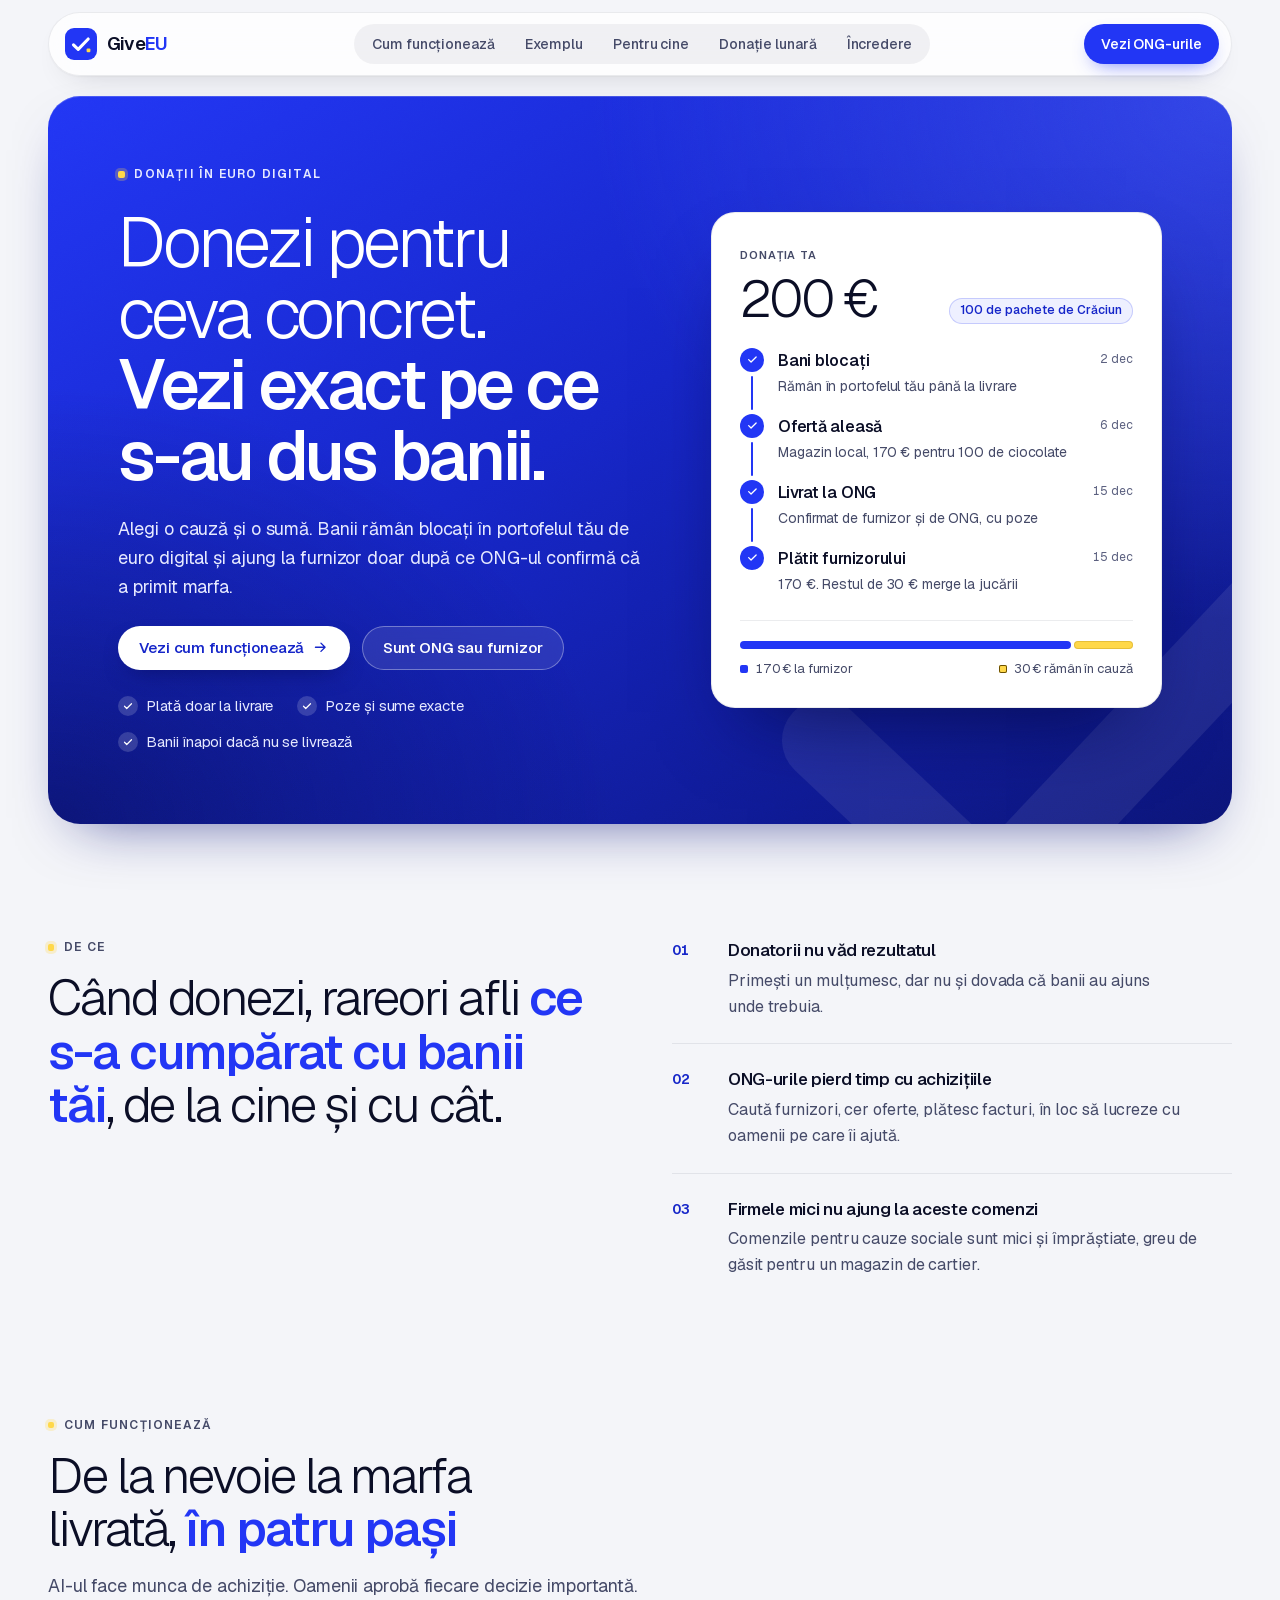
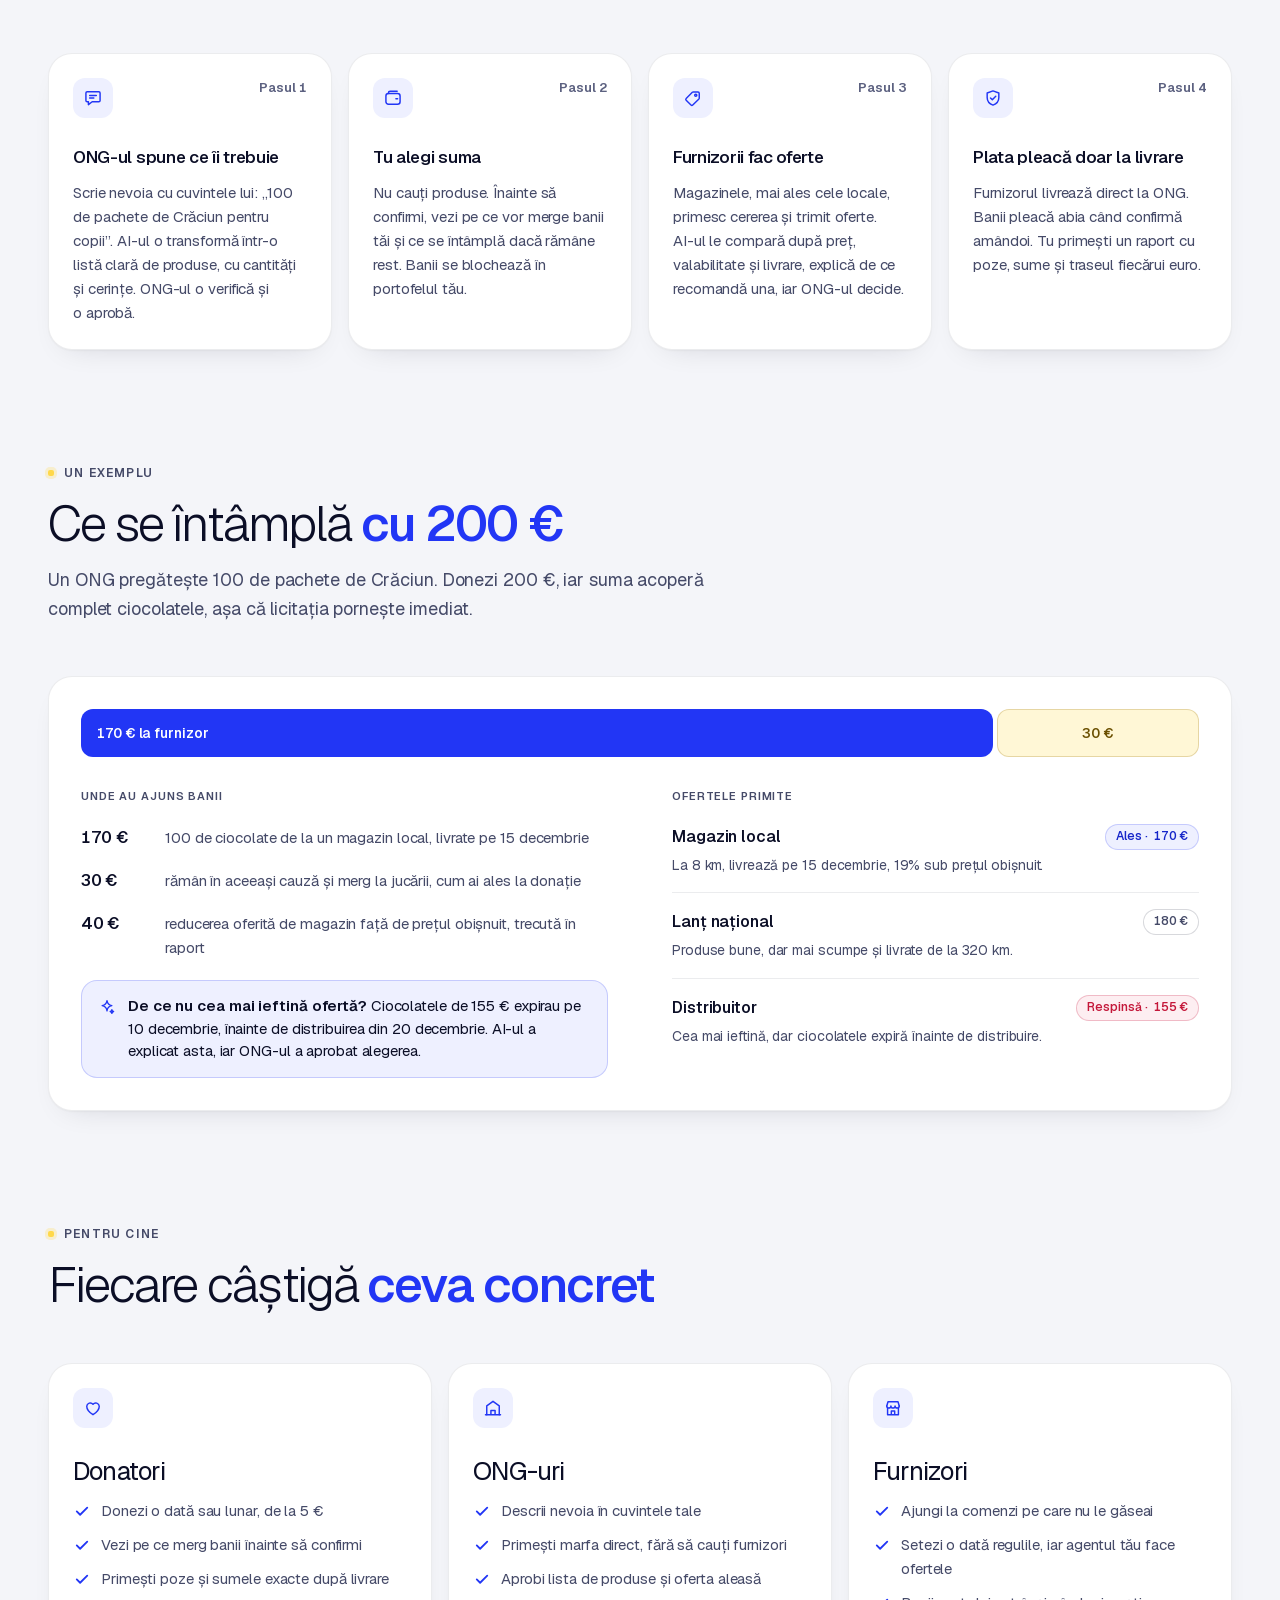
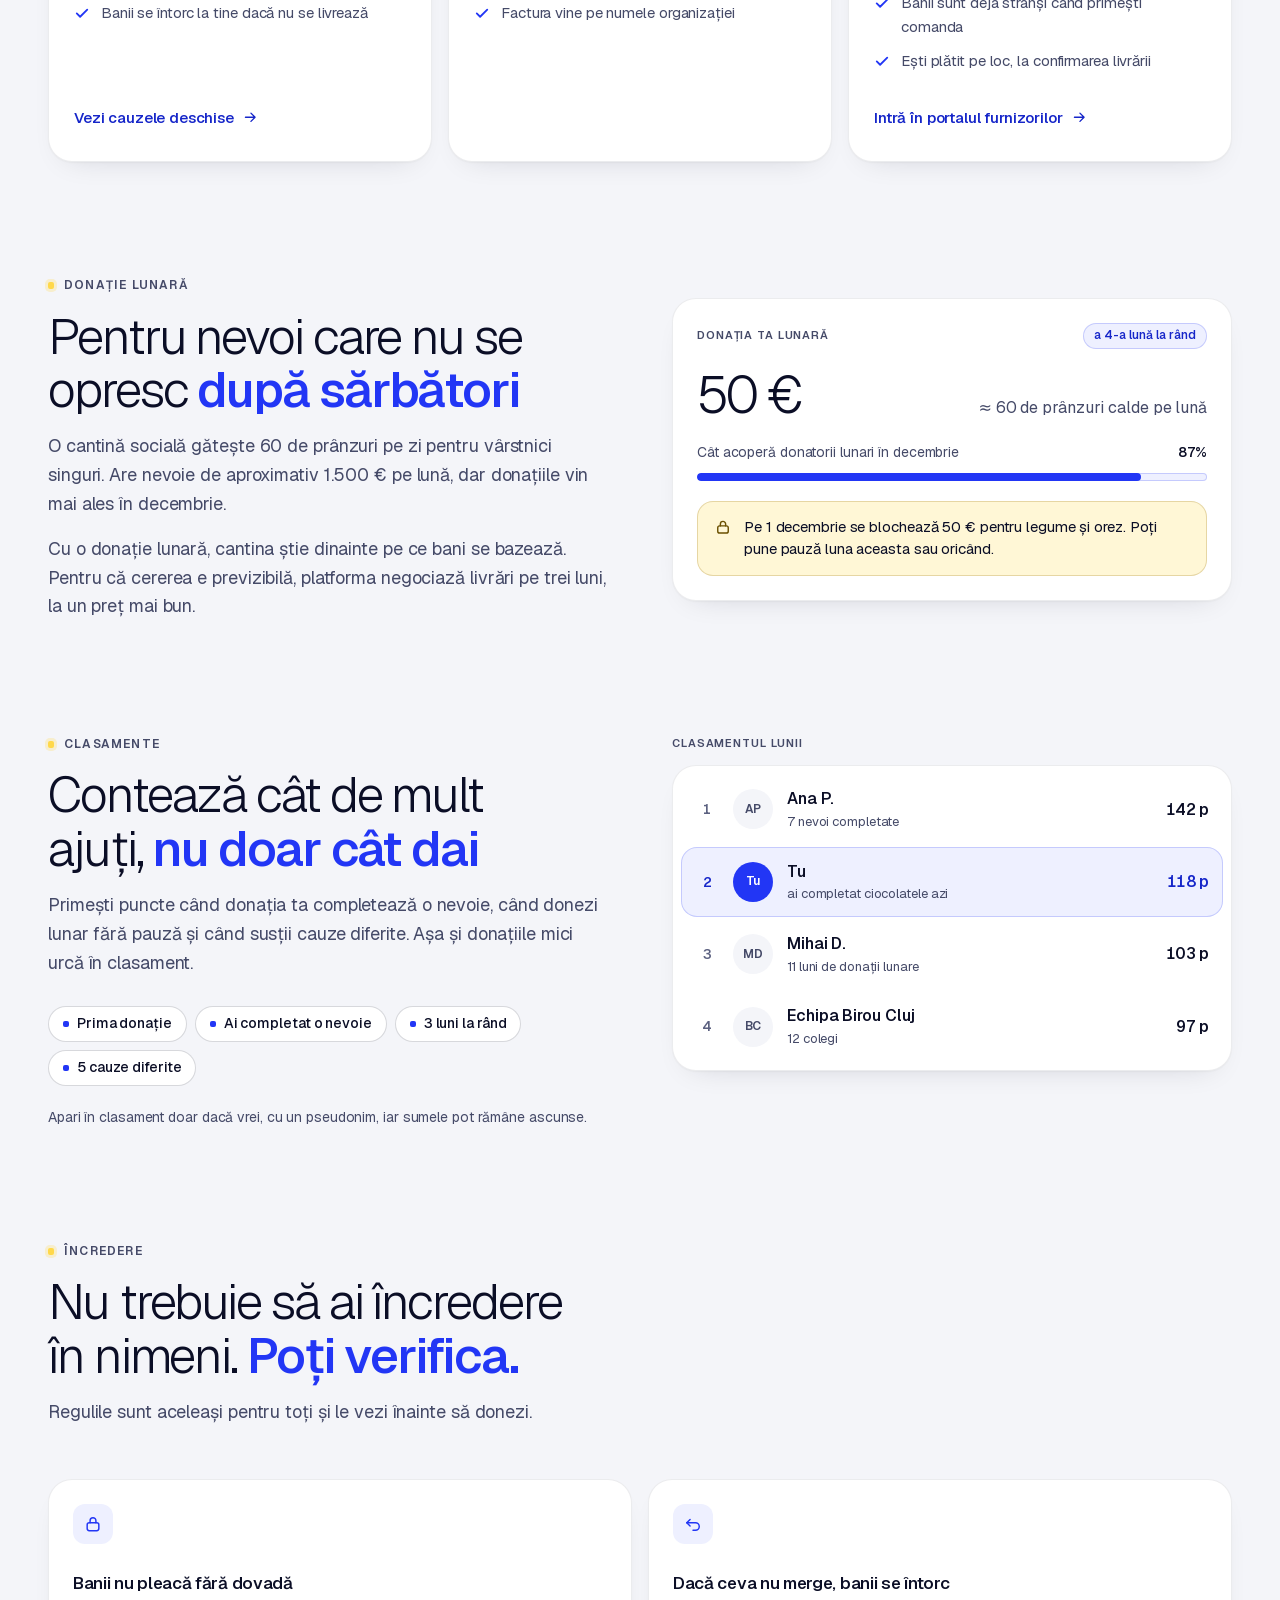
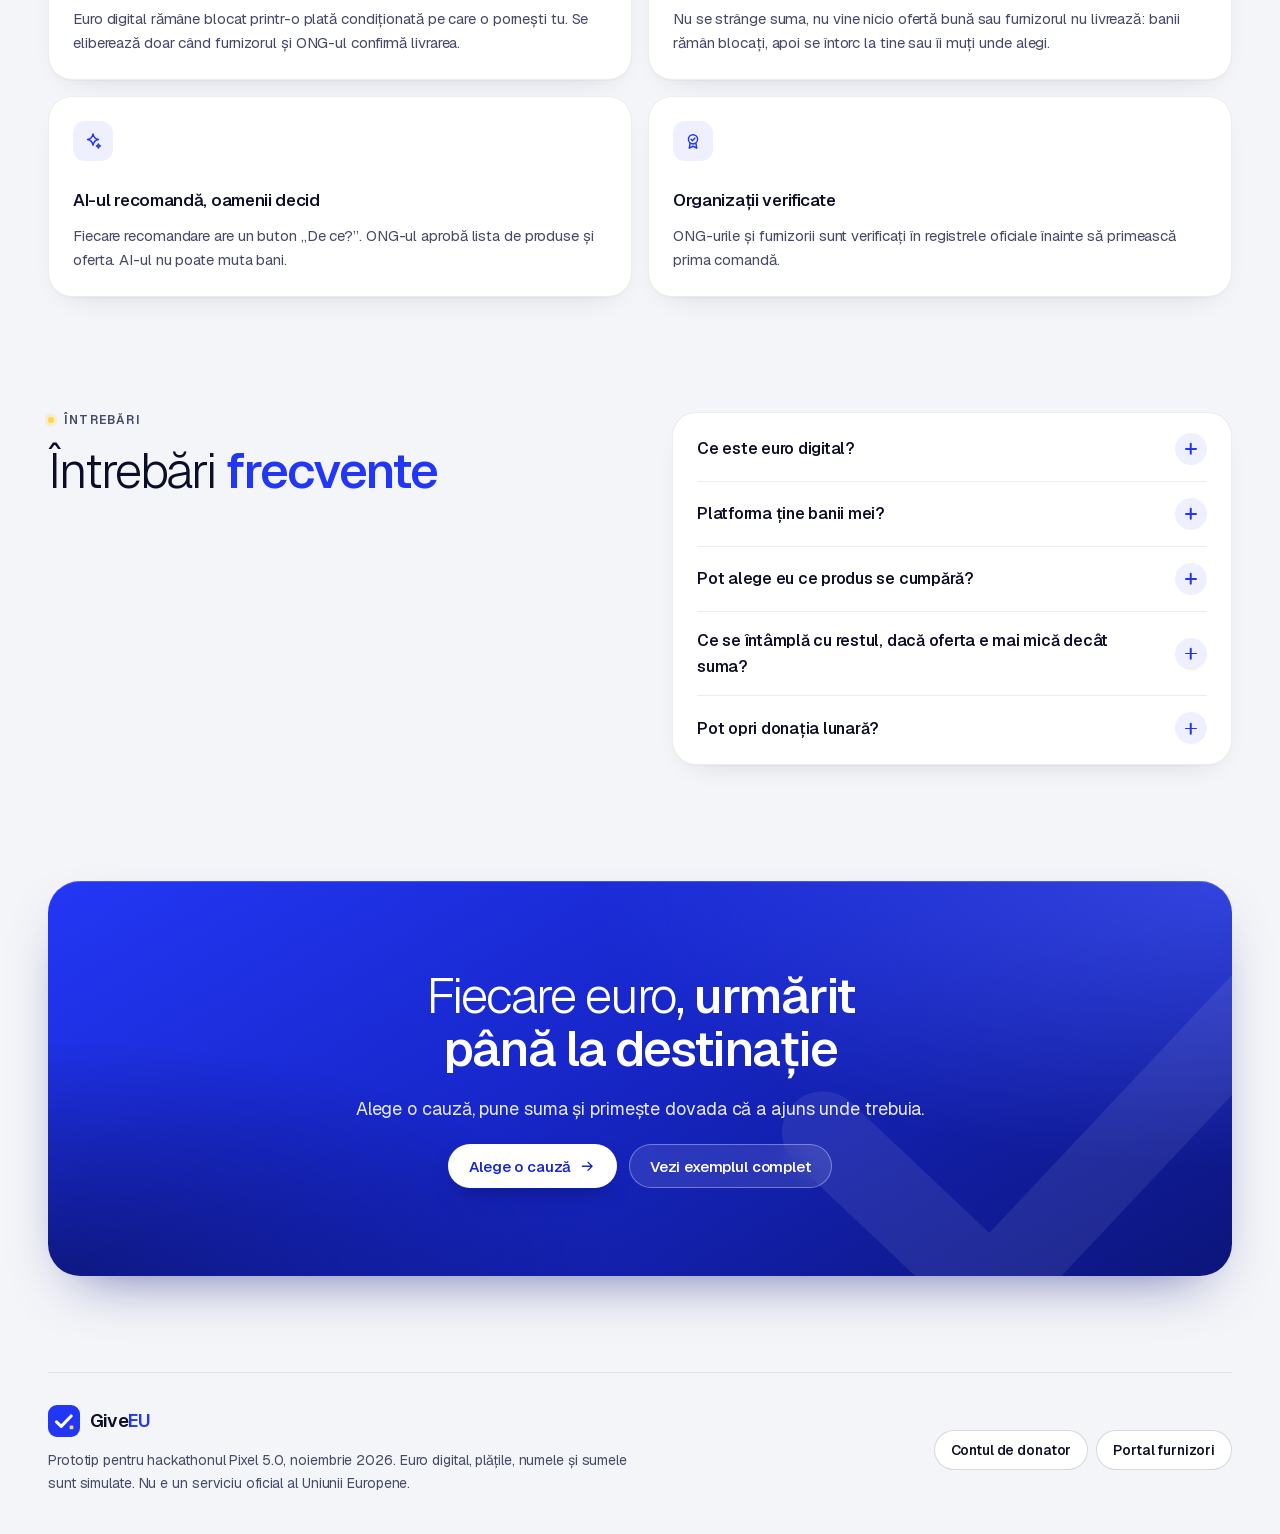
==== commit 63b9738f: "Unify the UI with one shared design system All three pages now use assets/giveeu.css and no page-lev" ====
--- a/index.html
+++ b/index.html
@@ -3,461 +3,171 @@
 <head>
 <meta charset="utf-8">
 <meta name="viewport" content="width=device-width, initial-scale=1, viewport-fit=cover">
-<meta name="theme-color" content="#2034f5">
+<meta name="theme-color" content="#f4f5f9">
 <meta name="description" content="GiveEU: donezi pentru ceva concret și vezi exact pe ce s-au dus banii.">
-<title>GiveEU</title>
-<link rel="icon" href="data:image/svg+xml,%3Csvg xmlns='http://www.w3.org/2000/svg' viewBox='0 0 32 32'%3E%3Crect width='32' height='32' rx='9' fill='%232034f5'/%3E%3Ccircle cx='16' cy='16' r='5' fill='white'/%3E%3C/svg%3E">
+<title>GiveEU · Donații urmărite până la destinație</title>
+<link rel="icon" href="data:image/svg+xml,%3Csvg xmlns='http://www.w3.org/2000/svg' viewBox='0 0 32 32'%3E%3Crect width='32' height='32' rx='9' fill='%232236f5'/%3E%3Cpath d='M8.5 16.8l4.7 4.6 10-10.4' fill='none' stroke='white' stroke-width='3.1' stroke-linecap='round' stroke-linejoin='round'/%3E%3Crect x='21.6' y='20.4' width='3.8' height='3.8' rx='1' fill='%23ffd84a'/%3E%3C/svg%3E">
+<link rel="preload" href="assets/fonts/geist-latin.woff2" as="font" type="font/woff2" crossorigin>
+<link rel="stylesheet" href="assets/giveeu.css">
 <script>document.documentElement.classList.add('js')</script>
-<style>
-@font-face{font-family:'Manrope';font-style:normal;font-display:swap;font-weight:200 800;src:url([data-uri]) format('woff2');unicode-range:U+0100-02BA,U+02BD-02C5,U+02C7-02CC,U+02CE-02D7,U+02DD-02FF,U+0304,U+0308,U+0329,U+1D00-1DBF,U+1E00-1E9F,U+1EF2-1EFF,U+2020,U+20A0-20AB,U+20AD-20C0,U+2113,U+2C60-2C7F,U+A720-A7FF}
-@font-face{font-family:'Manrope';font-style:normal;font-display:swap;font-weight:200 800;src:url([data-uri]) format('woff2');unicode-range:U+0000-00FF,U+0131,U+0152-0153,U+02BB-02BC,U+02C6,U+02DA,U+02DC,U+0304,U+0308,U+0329,U+2000-206F,U+20AC,U+2122,U+2191,U+2193,U+2212,U+2215,U+FEFF,U+FFFD}
-
-/* ───────────────────────────────────────────────────────────
-   GiveEU · landing minimalist, albastru electric, sticlă (glass)
-   Tipografie: Manrope (inclus în fișier, funcționează offline)
-   ─────────────────────────────────────────────────────────── */
-:root{
-  --gold:#ffd617; --blue:#2034f5; --blue-2:#1a2bd9; --blue-deep:#0d1a8c; --navy:#070d4d;
-  --ink:#0a1033; --muted:#4a5278; --faint:#8a91b4;
-  --mist:#f4f6ff; --line:rgba(10,16,51,.09);
-  --radius:28px;
-  --font:'Manrope',system-ui,-apple-system,'Segoe UI',Roboto,Helvetica,Arial,sans-serif;
-  --check:url("data:image/svg+xml,%3Csvg xmlns='http://www.w3.org/2000/svg' viewBox='0 0 12 12' fill='none' stroke='white' stroke-width='1.8' stroke-linecap='round' stroke-linejoin='round'%3E%3Cpath d='M2.6 6.3 5 8.6l4.4-5'/%3E%3C/svg%3E");
-  color-scheme:light;
-}
-*{box-sizing:border-box}
-html{scroll-behavior:smooth;scroll-padding-top:6rem;-webkit-text-size-adjust:100%}
-body{margin:0;background:#fff;color:var(--ink);font:400 1.0625rem/1.65 var(--font);-webkit-font-smoothing:antialiased;-moz-osx-font-smoothing:grayscale;overflow-x:clip}
-h1,h2,h3,p,ul,ol,dl,dd,figure,blockquote{margin:0}
-ul,ol{padding:0;list-style:none}
-h1,h2,h3{text-wrap:balance}
-p{text-wrap:pretty}
-a{color:inherit}
-::selection{background:var(--blue);color:#fff}
-:focus-visible{outline:2px solid var(--blue);outline-offset:3px;border-radius:6px}
-.hero :focus-visible,.panel :focus-visible{outline-color:#fff}
-.muted{color:var(--muted)}
-.nb{white-space:nowrap}
-.mono{font-weight:700;font-variant-numeric:tabular-nums;letter-spacing:-.01em}
-
-/* ── structură ── */
-.band{position:relative;isolation:isolate;overflow:hidden;
-  padding-block:clamp(4.5rem,9vw,8rem);
-  padding-left:max(20px,env(safe-area-inset-left,0px));padding-right:max(20px,env(safe-area-inset-right,0px))}
-.band.mist{background:linear-gradient(180deg,#f6f7ff,#eef1ff)}
-.wrap{position:relative;max-width:70rem;margin-inline:auto}
-.two{display:grid;gap:clamp(2rem,5vw,4.5rem);grid-template-columns:minmax(0,1fr) minmax(0,1fr);align-items:start}
-.two.mid{align-items:center}
-.two.faq-grid{grid-template-columns:minmax(0,.8fr) minmax(0,1.2fr)}
-@media (max-width:820px){.two,.two.faq-grid{grid-template-columns:minmax(0,1fr)}}
-
-/* ── tipografie ── */
-h2{font-size:clamp(2rem,4.8vw,3.4rem);line-height:1.08;font-weight:300;letter-spacing:-.035em}
-h2 em,.hero h1 em,blockquote em{font-style:normal;font-weight:800}
-h2 em,blockquote em{color:var(--blue);text-decoration:underline;text-decoration-color:var(--gold);text-decoration-thickness:.11em;text-underline-offset:.12em;text-decoration-skip-ink:none}
-h3{font-size:1.15rem;line-height:1.3;font-weight:700;letter-spacing:-.02em}
-.label{display:inline-flex;align-items:center;gap:.7rem;font:700 .72rem/1 var(--font);letter-spacing:.16em;text-transform:uppercase;color:var(--blue)}
-.label::before{content:"";width:1.6rem;height:3px;border-radius:3px;background:var(--gold)}
-.intro{display:grid;gap:1rem;max-width:42rem;margin-bottom:clamp(2rem,5vw,3.5rem)}
-.intro p{font-size:1.15rem;color:var(--muted)}
-
-/* ── butoane ── */
-.btn{display:inline-flex;align-items:center;justify-content:center;min-height:3.1rem;padding:0 1.5rem;border-radius:999px;font:600 .98rem/1 var(--font);text-decoration:none;white-space:nowrap;border:1px solid transparent;transition:transform .25s ease,box-shadow .25s ease,background .25s ease}
-.btn:hover{transform:translateY(-2px)}
-.btn--main{background:var(--blue);color:#fff;box-shadow:0 12px 28px -12px rgba(32,52,245,.75),inset 0 1px 0 rgba(255,255,255,.25)}
-.btn--main:hover{box-shadow:0 16px 34px -12px rgba(32,52,245,.85),inset 0 1px 0 rgba(255,255,255,.25)}
-.btn--gold{background:var(--gold);color:var(--blue-deep);box-shadow:0 14px 34px -14px rgba(4,10,90,.65),inset 0 1px 0 rgba(255,255,255,.55)}
-.btn--gold:hover{box-shadow:0 18px 38px -14px rgba(4,10,90,.75),inset 0 1px 0 rgba(255,255,255,.55)}
-.btn--white{background:#fff;color:var(--blue);box-shadow:0 14px 34px -14px rgba(4,10,90,.6)}
-.btn--ghost{color:#fff;background:rgba(255,255,255,.1);border-color:rgba(255,255,255,.35);-webkit-backdrop-filter:blur(14px);backdrop-filter:blur(14px)}
-.btn--ghost:hover{background:rgba(255,255,255,.18)}
-
-/* ── sticlă ── */
-.glass{position:relative;border-radius:var(--radius);
-  background:linear-gradient(150deg,rgba(255,255,255,.86),rgba(255,255,255,.55));
-  box-shadow:0 0 0 1px rgba(32,52,245,.08),inset 0 1px 0 rgba(255,255,255,.95),0 30px 60px -34px rgba(32,52,245,.4),0 2px 8px rgba(13,26,140,.04);
-  -webkit-backdrop-filter:blur(22px) saturate(170%);backdrop-filter:blur(22px) saturate(170%)}
-.glass-d{position:relative;border-radius:var(--radius);color:#fff;
-  background:linear-gradient(150deg,rgba(255,255,255,.22),rgba(255,255,255,.07));
-  border:1px solid rgba(255,255,255,.28);
-  box-shadow:inset 0 1px 0 rgba(255,255,255,.35),0 30px 70px -34px rgba(4,10,90,.75);
-  -webkit-backdrop-filter:blur(22px) saturate(150%);backdrop-filter:blur(22px) saturate(150%)}
-@supports not ((backdrop-filter:blur(1px)) or (-webkit-backdrop-filter:blur(1px))){
-  .glass{background:#fff}
-  .glass-d{background:rgba(255,255,255,.16)}
-  .top .bar{background:rgba(255,255,255,.96)}
-}
-
-/* ── forme decorative (paralaxă) ── */
-.px{position:absolute;z-index:-1;pointer-events:none;will-change:transform}
-.orb{width:100%;height:100%;border-radius:50%}
-.orb--light{background:radial-gradient(circle at 50% 50%,rgba(128,146,255,.62),rgba(128,146,255,0) 68%)}
-.orb--deep{background:radial-gradient(circle at 50% 50%,rgba(6,12,110,.7),rgba(6,12,110,0) 68%)}
-.orb--soft{background:radial-gradient(circle at 50% 50%,rgba(32,52,245,.2),rgba(32,52,245,0) 68%)}
-.slab{width:100%;height:100%;border-radius:clamp(22px,4vw,40px);
-  background:linear-gradient(135deg,rgba(255,255,255,.26),rgba(255,255,255,.03) 62%);
-  border:1px solid rgba(255,255,255,.24);
-  box-shadow:inset 0 1px 0 rgba(255,255,255,.35),0 40px 80px -40px rgba(4,10,90,.6);
-  -webkit-backdrop-filter:blur(6px);backdrop-filter:blur(6px)}
-.dots-svg{width:100%;height:100%;display:block}
-.dotgrid{position:absolute;inset:0;z-index:-1;pointer-events:none;opacity:.55;
-  background-image:radial-gradient(circle,rgba(255,255,255,.7) 1.2px,transparent 1.7px);background-size:30px 30px;
-  -webkit-mask-image:radial-gradient(75% 85% at 78% 32%,#000,transparent 78%);mask-image:radial-gradient(75% 85% at 78% 32%,#000,transparent 78%)}
-
-/* ── antet plutitor ── */
-.top{position:fixed;z-index:50;top:max(12px,env(safe-area-inset-top,0px));left:0;right:0;display:flex;justify-content:center;pointer-events:none;
-  padding-left:max(12px,env(safe-area-inset-left,0px));padding-right:max(12px,env(safe-area-inset-right,0px))}
-.top .bar{pointer-events:auto;width:100%;max-width:70rem;display:flex;align-items:center;gap:1.25rem;padding:.5rem .5rem .5rem 1.4rem;border-radius:999px;
-  background:linear-gradient(150deg,rgba(255,255,255,.8),rgba(255,255,255,.58));
-  border:1px solid rgba(255,255,255,.7);
-  box-shadow:inset 0 1px 0 rgba(255,255,255,.9),0 18px 44px -22px rgba(13,26,140,.55);
-  -webkit-backdrop-filter:blur(22px) saturate(180%);backdrop-filter:blur(22px) saturate(180%)}
-.logo{margin-right:auto;font:800 1.3rem/1 var(--font);letter-spacing:-.04em;color:var(--ink);text-decoration:none}
-.logo span{display:inline-block;margin-left:.15em;padding:.14em .42em .16em;border-radius:9px;background:var(--blue);color:var(--gold);letter-spacing:-.02em}
-.nav{display:flex;gap:.15rem}
-.nav a{padding:.55rem .85rem;border-radius:999px;font-size:.9rem;font-weight:600;color:var(--muted);text-decoration:none;transition:background .2s,color .2s}
-.nav a:hover{background:rgba(32,52,245,.08);color:var(--blue)}
-.top .btn{min-height:2.7rem;padding:0 1.25rem;font-size:.92rem}
-@media (max-width:860px){.nav{display:none}}
-
-/* ── hero ── */
-.hero{color:#fff;border-radius:0 0 clamp(28px,5vw,64px) clamp(28px,5vw,64px);
-  padding-block:clamp(7.5rem,15vh,10rem) clamp(4.5rem,9vw,7.5rem);
-  background:
-    radial-gradient(900px 620px at 88% -8%,rgba(120,138,255,.7),transparent 62%),
-    radial-gradient(800px 560px at -4% 108%,rgba(10,20,170,.85),transparent 62%),
-    linear-gradient(160deg,#2b3eff 0%,#2034f5 46%,#1522c8 100%)}
-.hero .wrap{display:grid;gap:clamp(2.5rem,5vw,4.5rem);grid-template-columns:minmax(0,1.08fr) minmax(0,.92fr);align-items:center}
-@media (max-width:900px){.hero .wrap{grid-template-columns:minmax(0,1fr)}}
-.hero-copy{display:grid;gap:1.5rem;justify-items:start}
-.hero .label{color:rgba(255,255,255,.82)}
-.hero h1{font-size:clamp(2.5rem,6.2vw,4.7rem);line-height:1.04;font-weight:300;letter-spacing:-.045em}
-.hero h1 em{display:inline}
-.hero-copy>p{font-size:1.2rem;color:rgba(255,255,255,.82);max-width:34rem}
-.cta-row{display:flex;flex-wrap:wrap;gap:.75rem;margin-top:.4rem}
-.facts{display:flex;flex-wrap:wrap;gap:.6rem 1.4rem;font-size:.9rem;font-weight:500;color:rgba(255,255,255,.85)}
-.facts span{display:inline-flex;align-items:center;gap:.55rem}
-.facts span::before{content:"";flex:none;width:1.2rem;height:1.2rem;border-radius:50%;background:rgba(255,255,255,.2) var(--check) center/62% no-repeat;box-shadow:inset 0 0 0 1px rgba(255,255,255,.3)}
-
-/* card „urmărirea donației” */
-.hero-visual{position:relative}
-.track{padding:clamp(1.4rem,3vw,2rem);display:grid;gap:1.5rem;color:var(--ink);
-  background:linear-gradient(150deg,rgba(255,255,255,.9),rgba(255,255,255,.7));
-  box-shadow:0 0 0 1px rgba(255,255,255,.5),inset 0 1px 0 #fff,0 40px 80px -36px rgba(4,10,90,.8)}
-.track-head{display:flex;justify-content:space-between;align-items:flex-end;gap:.75rem 1rem;flex-wrap:wrap}
-.track-head .label{color:var(--muted);letter-spacing:.14em}
-.track-head .label::before{display:none}
-.track-head .amt{margin-top:.5rem;font-size:3rem;line-height:1;font-weight:300;letter-spacing:-.05em;color:var(--blue)}
-.tag{padding:.4rem .8rem;border-radius:999px;font-size:.82rem;font-weight:600;color:var(--blue);background:rgba(32,52,245,.08);border:1px solid rgba(32,52,245,.14)}
-.timeline li{display:grid;grid-template-columns:1.5rem minmax(0,1fr) auto;gap:.9rem;align-items:start;position:relative;padding-bottom:1.35rem}
-.timeline li:last-child{padding-bottom:0}
-.timeline li::after{content:"";position:absolute;left:calc(.75rem - 1px);top:1.85rem;bottom:.35rem;width:2px;border-radius:2px;background:linear-gradient(var(--blue),rgba(32,52,245,.18));transform-origin:top}
-.timeline li:last-child::after{display:none}
-.dot{position:relative;z-index:1;width:1.5rem;height:1.5rem;border-radius:50%;background:var(--blue) var(--check) center/60% no-repeat;box-shadow:0 0 0 4px rgba(32,52,245,.12)}
-.timeline .t{display:grid;gap:.1rem;min-width:0}
-.timeline .t strong{font-weight:700;letter-spacing:-.01em}
-.timeline .t span{font-size:.9rem;color:var(--muted)}
-.timeline .d{padding:.2rem .6rem;border-radius:999px;font-size:.78rem;font-weight:700;color:var(--blue);background:rgba(32,52,245,.08);white-space:nowrap}
-
-.chip{position:absolute;z-index:2;color:#fff}
-.chip-in{padding:.7rem 1.05rem;border-radius:18px;display:grid;gap:.1rem;
-  background:linear-gradient(150deg,rgba(52,70,255,.86),rgba(20,34,200,.74));
-  border:1px solid rgba(255,255,255,.4);
-  box-shadow:inset 0 1px 0 rgba(255,255,255,.4),0 22px 40px -18px rgba(4,10,90,.8);
-  -webkit-backdrop-filter:blur(16px);backdrop-filter:blur(16px);
-  animation:float 7s ease-in-out infinite}
-.chip small{font-size:.72rem;font-weight:600;letter-spacing:.04em;opacity:.8}
-.chip b{font-size:1.15rem;font-weight:800;letter-spacing:-.02em;color:var(--gold)}
-.chip.c1{left:-2.6rem;bottom:-2.7rem}
-.chip.c2{right:-1.6rem;top:-2.7rem}
-.chip.c2 .chip-in{animation-delay:-3.5s}
-@keyframes float{50%{transform:translateY(-9px)}}
-@media (max-width:900px){.chip{display:none}}
-
-/* ── probleme ── */
-blockquote{font-size:clamp(1.7rem,3.6vw,2.6rem);line-height:1.18;font-weight:300;letter-spacing:-.035em}
-.problem ul{display:grid;gap:0}
-.problem li{display:grid;gap:.3rem;padding-block:1.4rem;border-top:1px solid var(--line)}
-.problem li:first-child{padding-top:0;border-top:0}
-.problem li p{color:var(--muted)}
-
-/* ── pași ── */
-.steps{display:grid;gap:1.25rem;grid-template-columns:repeat(auto-fit,minmax(15rem,1fr));counter-reset:s}
-.steps li{padding:1.9rem 1.7rem;display:grid;gap:.8rem;align-content:start;counter-increment:s}
-.steps li::before{content:counter(s,decimal-leading-zero);font-size:2.6rem;line-height:1;font-weight:300;letter-spacing:-.05em;color:var(--blue);margin-bottom:.9rem}
-.steps p{color:var(--muted);font-size:.98rem}
-
-/* ── panouri albastre ── */
-.panel{position:relative;isolation:isolate;overflow:hidden;color:#fff;
-  border-radius:clamp(28px,4.5vw,52px);padding:clamp(1.5rem,5vw,4.5rem);
-  background:
-    radial-gradient(700px 480px at 92% -6%,rgba(120,138,255,.65),transparent 62%),
-    linear-gradient(150deg,#3043ff 0%,#2034f5 42%,#1424c4 100%)}
-.panel--deep{background:
-    radial-gradient(700px 480px at 6% -8%,rgba(70,90,255,.55),transparent 62%),
-    linear-gradient(150deg,#1a2bd9 0%,#0f1a9a 52%,#070d4d 100%)}
-.panel h2{color:#fff}
-.panel h2 em,.hero h1 em{color:var(--gold);text-decoration:none}
-.panel .label{color:rgba(255,255,255,.8)}
-.panel .intro p{color:rgba(255,255,255,.8)}
-
-/* ── exemplu ── */
-.example{padding:clamp(1.25rem,3vw,2.25rem);display:grid;gap:1.75rem}
-.split{display:flex;gap:5px;height:3.5rem;font-size:.95rem;font-weight:700}
-.split div{display:flex;align-items:center;padding-inline:1rem;min-width:0;white-space:nowrap;border-radius:16px}
-.split .paid{flex:170 1 0;background:var(--gold);color:var(--blue-deep);box-shadow:0 12px 28px -14px rgba(4,10,90,.6)}
-.split .left{flex:30 0 auto;min-width:3.9rem;background:rgba(255,255,255,.18);border:1px solid rgba(255,255,255,.35);justify-content:center;padding-inline:.4rem}
-.example-grid{display:grid;gap:2.5rem;grid-template-columns:minmax(0,1fr) minmax(0,1fr)}
-@media (max-width:820px){.example-grid{grid-template-columns:minmax(0,1fr)}}
-.example-grid>div{display:grid;gap:1.25rem;align-content:start}
-.example .label{color:rgba(255,255,255,.75)}
-.legend{display:grid;gap:1rem}
-.legend li{display:grid;grid-template-columns:4.2rem minmax(0,1fr);gap:.9rem;align-items:baseline;color:rgba(255,255,255,.82);font-size:.98rem}
-.legend .mono{font-size:1.1rem;color:#fff}
-.ai-note{font-size:.94rem;padding:1.05rem 1.15rem;border-radius:18px;background:rgba(255,255,255,.1);border:1px solid rgba(255,255,255,.22);color:rgba(255,255,255,.85)}
-.ai-note b{color:#fff;font-weight:700}
-.bids{display:grid;gap:0}
-.bid{display:grid;grid-template-columns:minmax(0,1fr) auto;gap:.2rem 1rem;align-items:center;padding-block:1rem;border-bottom:1px solid rgba(255,255,255,.18)}
-.bid:first-child{padding-top:0}
-.bid:last-child{border-bottom:0;padding-bottom:0}
-.bid .name{font-weight:700}
-.bid .why{grid-column:1/-1;font-size:.92rem;color:rgba(255,255,255,.72)}
-.pill{justify-self:end;white-space:nowrap;padding:.42rem .8rem;border-radius:999px;font-size:.8rem;font-weight:700}
-.pill.ok{background:var(--gold);color:var(--blue-deep)}
-.pill.mid{background:rgba(255,255,255,.16);color:#fff;border:1px solid rgba(255,255,255,.3)}
-.pill.no{background:rgba(255,80,110,.3);color:#ffdce2;border:1px solid rgba(255,170,185,.45)}
-
-/* ── pentru cine ── */
-.who{display:grid;gap:1.25rem;grid-template-columns:repeat(auto-fit,minmax(16rem,1fr))}
-.who>li{padding:2rem 1.8rem;display:grid;gap:1.1rem;align-content:start}
-.who h3{font-size:1.7rem;font-weight:300;letter-spacing:-.035em}
-.ticks{display:grid;gap:.75rem}
-.ticks li{position:relative;padding-left:1.5rem;color:var(--muted);font-size:.98rem}
-.ticks li::before{content:"";position:absolute;left:0;top:.55rem;width:.5rem;height:.5rem;border-radius:50%;background:var(--blue);box-shadow:0 0 0 4px rgba(32,52,245,.12)}
-
-/* ── donație lunară ── */
-.monthly .intro{margin-bottom:0}
-.monthly .intro p+p{margin-top:.2rem}
-.sub{padding:clamp(1.4rem,3vw,2rem);display:grid;gap:1.3rem}
-.sub-row{display:flex;justify-content:space-between;align-items:baseline;gap:.5rem 1rem;flex-wrap:wrap}
-.sub .label::before{display:none}
-.sub-amt{font-size:2.8rem;line-height:1;font-weight:300;letter-spacing:-.05em;color:var(--blue)}
-.meter{height:.55rem;border-radius:999px;background:rgba(32,52,245,.1);overflow:hidden}
-.meter i{display:block;height:100%;width:87%;border-radius:inherit;background:linear-gradient(90deg,var(--blue),#7a8bff);box-shadow:0 0 18px rgba(32,52,245,.55)}
-.js .sub .meter i{width:0;transition:width 1.5s cubic-bezier(.2,.7,.2,1) .35s}
-.js .sub.in .meter i{width:87%}
-.notice{font-size:.93rem;padding:.95rem 1.1rem;border-radius:18px;background:rgba(32,52,245,.06);border:1px solid rgba(32,52,245,.14);color:var(--ink)}
-
-/* ── clasamente ── */
-.game .intro{margin-bottom:1.6rem}
-.badges{display:flex;flex-wrap:wrap;gap:.55rem}
-.badges span{padding:.55rem 1rem;border-radius:999px;font-size:.88rem;font-weight:600;color:var(--blue);background:rgba(32,52,245,.07);border:1px solid rgba(32,52,245,.15)}
-.game .note{margin-top:1.3rem;font-size:.95rem;color:var(--muted)}
-.board-wrap{display:grid;gap:.9rem}
-.board{padding:.6rem}
-.board li{display:grid;grid-template-columns:2.2rem minmax(0,1fr) auto;gap:.9rem;align-items:center;padding:.95rem 1rem;border-radius:18px}
-.board li+li{margin-top:2px}
-.board .pos{font-size:1.4rem;line-height:1;font-weight:300;color:var(--faint);letter-spacing:-.03em}
-.board .nm{font-weight:700}
-.board .sub2{display:block;font-size:.86rem;color:var(--muted);font-weight:500}
-.board .me{background:rgba(32,52,245,.08);box-shadow:inset 0 0 0 1px rgba(32,52,245,.16)}
-.board .me .pos,.board .me .nm,.board .me .mono{color:var(--blue)}
-
-/* ── încredere ── */
-.trust-grid{display:grid;gap:1.1rem;grid-template-columns:repeat(2,minmax(0,1fr))}
-@media (max-width:700px){.trust-grid{grid-template-columns:minmax(0,1fr)}}
-.trust-grid li{padding:1.8rem 1.6rem;display:grid;gap:.7rem;align-content:start}
-.trust-grid li::before{content:"";width:2rem;height:2px;border-radius:2px;background:var(--gold);margin-bottom:.5rem}
-.trust-grid h3{color:#fff}
-.trust-grid p{color:rgba(255,255,255,.78);font-size:.98rem}
-
-/* ── întrebări ── */
-.faq{display:grid;gap:.8rem}
-.faq details{padding:0;border-radius:22px}
-.faq summary{cursor:pointer;list-style:none;display:flex;justify-content:space-between;align-items:center;gap:1rem;padding:1.15rem 1.3rem;font-weight:700;letter-spacing:-.01em;border-radius:22px}
-.faq summary::-webkit-details-marker{display:none}
-.faq summary::after{content:"+";flex:none;display:grid;place-items:center;width:2.1rem;height:2.1rem;border-radius:50%;background:rgba(32,52,245,.08);color:var(--blue);font-size:1.3rem;font-weight:500;line-height:1;transition:transform .3s ease,background .3s ease,color .3s ease}
-.faq details[open] summary::after{transform:rotate(45deg);background:var(--blue);color:#fff}
-.faq details p{padding:0 1.3rem 1.3rem;margin-top:-.2rem;color:var(--muted);max-width:40rem}
-
-/* ── CTA ── */
-.cta-sec{padding-block:clamp(1rem,3vw,2rem) clamp(2rem,5vw,4rem)}
-.cta-panel{text-align:center;padding-block:clamp(3.5rem,8vw,6.5rem)}
-.cta-panel .inner{display:grid;gap:1.4rem;justify-items:center;max-width:40rem;margin-inline:auto}
-.cta-panel p{font-size:1.15rem;color:rgba(255,255,255,.82)}
-
-/* ── subsol ── */
-footer{padding:1.5rem max(20px,env(safe-area-inset-right,0px)) 3rem max(20px,env(safe-area-inset-left,0px));font-size:.86rem;color:var(--muted)}
-footer .wrap{display:flex;flex-wrap:wrap;gap:.5rem 2rem;justify-content:space-between}
-footer strong{color:var(--ink);font-weight:800}
-
-/* ── apariție la scroll ── */
-.js .reveal,.js [data-stagger]>*{opacity:0;transform:translateY(26px);transition:opacity .8s ease calc(var(--d,0)*90ms),transform .9s cubic-bezier(.2,.7,.2,1) calc(var(--d,0)*90ms)}
-.js .reveal.in,.js [data-stagger]>.in{opacity:1;transform:none}
-.lift{transition:translate .35s ease,box-shadow .35s ease}
-.js .lift{transition:opacity .8s ease calc(var(--d,0)*90ms),transform .9s cubic-bezier(.2,.7,.2,1) calc(var(--d,0)*90ms),translate .35s ease,box-shadow .35s ease}
-.lift:hover{translate:0 -5px;box-shadow:0 0 0 1px rgba(32,52,245,.12),inset 0 1px 0 #fff,0 40px 70px -34px rgba(32,52,245,.55)}
-/* firul cronologiei se desenează pas cu pas */
-.js .timeline li::after{transform:scaleY(0);transition:transform .9s cubic-bezier(.2,.7,.2,1) calc(var(--d,0)*140ms + .3s)}
-.js .timeline li.in::after{transform:scaleY(1)}
-.js .timeline li .dot{transform:scale(.3);transition:transform .6s cubic-bezier(.3,1.6,.5,1) calc(var(--d,0)*140ms + .15s)}
-.js .timeline li.in .dot{transform:none}
-
-@media (prefers-reduced-motion:reduce){
-  html{scroll-behavior:auto}
-  *,*::before,*::after{animation:none!important;transition:none!important}
-}
-</style>
 </head>
 <body>
 
 <svg width="0" height="0" style="position:absolute" aria-hidden="true" focusable="false">
   <defs>
-    <symbol id="dots-c" viewBox="0 0 280 280">
-      <g fill="#fff">
-        <circle cx="20" cy="20" r="6"/><circle cx="20" cy="100" r="6"/><circle cx="100" cy="20" r="6"/><circle cx="100" cy="60" r="6" fill="#ffd617"/>
-        <circle cx="140" cy="60" r="6"/><circle cx="140" cy="140" r="6" fill="#ffd617"/><circle cx="180" cy="140" r="6"/><circle cx="220" cy="180" r="6" fill="#ffd617"/>
-        <circle cx="260" cy="220" r="6"/><circle cx="60" cy="180" r="6"/><circle cx="60" cy="220" r="6"/><circle cx="180" cy="260" r="6"/>
-      </g>
-      <g fill="#fff" opacity=".25">
-        <circle cx="20" cy="60" r="6"/><circle cx="60" cy="100" r="6"/><circle cx="100" cy="100" r="6"/><circle cx="100" cy="140" r="6"/>
-        <circle cx="140" cy="100" r="6"/><circle cx="180" cy="100" r="6"/><circle cx="180" cy="180" r="6"/><circle cx="220" cy="140" r="6"/>
-        <circle cx="220" cy="220" r="6"/><circle cx="60" cy="140" r="6"/><circle cx="140" cy="220" r="6"/><circle cx="100" cy="260" r="6"/>
-      </g>
-    </symbol>
+    <symbol id="i-mark" viewBox="0 0 32 32"><rect width="32" height="32" rx="9" fill="#2236f5"/><path d="M8.5 16.8l4.7 4.6 10-10.4" fill="none" stroke="#fff" stroke-width="3.1" stroke-linecap="round" stroke-linejoin="round"/><rect x="21.6" y="20.4" width="3.8" height="3.8" rx="1" fill="#ffd84a"/></symbol>
+    <symbol id="i-check" viewBox="0 0 24 24"><path d="M5 12.5l4.5 4.5L19 7.5" fill="none" stroke="currentColor" stroke-width="2.4" stroke-linecap="round" stroke-linejoin="round"/></symbol>
+    <symbol id="i-arrow" viewBox="0 0 24 24"><path d="M5 12h14M13 6l6 6-6 6" fill="none" stroke="currentColor" stroke-width="2" stroke-linecap="round" stroke-linejoin="round"/></symbol>
+    <symbol id="i-chat" viewBox="0 0 24 24"><path d="M5 4.5h14a1.5 1.5 0 0 1 1.5 1.5v9a1.5 1.5 0 0 1-1.5 1.5h-8L6.5 20v-3.5H5A1.5 1.5 0 0 1 3.5 15V6A1.5 1.5 0 0 1 5 4.5z"/><path d="M8 9h8M8 12h5"/></symbol>
+    <symbol id="i-wallet" viewBox="0 0 24 24"><rect x="3.5" y="6.5" width="17" height="13" rx="3"/><path d="M6.5 6.5V6a2 2 0 0 1 2-2h8.5"/><path d="M15.5 13h2"/></symbol>
+    <symbol id="i-tag" viewBox="0 0 24 24"><path d="M3.8 12.6 11.2 5.2a1.5 1.5 0 0 1 1-.4h5.8a1.5 1.5 0 0 1 1.5 1.5v5.8a1.5 1.5 0 0 1-.4 1l-7.4 7.4a1.5 1.5 0 0 1-2.1 0l-5.8-5.8a1.5 1.5 0 0 1 0-2.1z"/><circle cx="15.3" cy="8.7" r="1.3"/></symbol>
+    <symbol id="i-shield" viewBox="0 0 24 24"><path d="M12 3.5 19 6v5.5c0 4.3-3 7.7-7 9-4-1.3-7-4.7-7-9V6z"/><path d="m9 12 2.2 2.2L15.3 10"/></symbol>
+    <symbol id="i-heart" viewBox="0 0 24 24"><path d="M12 20s-7.5-4.4-7.5-10A4.2 4.2 0 0 1 12 7.6 4.2 4.2 0 0 1 19.5 10c0 5.6-7.5 10-7.5 10z"/></symbol>
+    <symbol id="i-org" viewBox="0 0 24 24"><path d="M4.5 20V9.5L12 4l7.5 5.5V20"/><path d="M3 20h18M9.5 20v-5h5v5"/></symbol>
+    <symbol id="i-store" viewBox="0 0 24 24"><path d="M4.5 9.5 6 4.5h12l1.5 5"/><path d="M4.5 9.5a2.5 2.5 0 0 0 5 0 2.5 2.5 0 0 0 5 0 2.5 2.5 0 0 0 5 0"/><path d="M5.5 12v8h13v-8M10 20v-4.5h4V20"/></symbol>
+    <symbol id="i-lock" viewBox="0 0 24 24"><rect x="5" y="10.5" width="14" height="9.5" rx="2.5"/><path d="M8.5 10.5V8a3.5 3.5 0 0 1 7 0v2.5"/></symbol>
+    <symbol id="i-return" viewBox="0 0 24 24"><path d="M8.5 6.5 4.5 10.5l4 4"/><path d="M4.5 10.5H15a4.5 4.5 0 0 1 0 9h-3"/></symbol>
+    <symbol id="i-spark" viewBox="0 0 24 24"><path d="M12 3.5c.6 3.9 2.3 6 6.5 6.8-4.2.8-5.9 2.9-6.5 6.8-.6-3.9-2.3-6-6.5-6.8 4.2-.8 5.9-2.9 6.5-6.8z"/><path d="M18.5 15.5c.2 1.5.9 2.2 2.3 2.5-1.4.3-2.1 1-2.3 2.5-.2-1.5-.9-2.2-2.3-2.5 1.4-.3 2.1-1 2.3-2.5z"/></symbol>
+    <symbol id="i-verified" viewBox="0 0 24 24"><circle cx="12" cy="10" r="5.5"/><path d="m9.7 10 1.6 1.6 3-3.2M8.6 14.6l-1.1 6 4.5-2.3 4.5 2.3-1.1-6"/></symbol>
+    <symbol id="i-menu" viewBox="0 0 24 24"><path d="M4 8h16M4 16h16" fill="none" stroke="currentColor" stroke-width="2" stroke-linecap="round"/></symbol>
+    <symbol id="i-close" viewBox="0 0 24 24"><path d="M6 6l12 12M18 6 6 18" fill="none" stroke="currentColor" stroke-width="2" stroke-linecap="round"/></symbol>
   </defs>
 </svg>
 
-<header class="top">
-  <div class="bar">
-    <a class="logo" href="#top" aria-label="GiveEU, început de pagină">Give<span>EU</span></a>
-    <nav class="nav" aria-label="Secțiuni">
+<a class="skip" href="#continut">Sari la conținut</a>
+
+<header class="appbar" data-appbar>
+  <div class="appbar-in">
+    <a class="logo" href="#top" aria-label="GiveEU, începutul paginii"><svg class="mark" aria-hidden="true"><use href="#i-mark"/></svg><span class="logo-word">Give<b>EU</b></span></a>
+    <nav class="seg sections" aria-label="Secțiuni">
       <a href="#cum">Cum funcționează</a>
       <a href="#exemplu">Exemplu</a>
       <a href="#pentru-cine">Pentru cine</a>
       <a href="#lunar">Donație lunară</a>
       <a href="#incredere">Încredere</a>
     </nav>
-    <a class="btn btn--main" href="donate.html"><span>Vezi <span class="nb">ONG-urile</span></span></a>
+    <div class="appbar-end">
+      <a class="btn btn--main btn--sm" href="donate.html"><span>Vezi <span class="nb">ONG-urile</span></span></a>
+      <button class="menu-btn" type="button" aria-expanded="false" aria-controls="menu" data-menu-btn>
+        <svg class="open" aria-hidden="true"><use href="#i-menu"/></svg><svg class="close" aria-hidden="true"><use href="#i-close"/></svg>
+        <span class="sr-only">Meniu</span>
+      </button>
+    </div>
+    <nav class="menu" id="menu" aria-label="Meniu" hidden data-menu>
+      <a href="#cum">Cum funcționează</a>
+      <a href="#exemplu">Exemplu</a>
+      <a href="#pentru-cine">Pentru cine</a>
+      <a href="#lunar">Donație lunară</a>
+      <a href="#incredere">Încredere</a>
+      <a href="donate.html">Contul de donator</a>
+      <a href="suppliers.html">Portal furnizori</a>
+    </nav>
   </div>
 </header>
 
-<main id="top">
+<main id="continut">
 
   <!-- HERO -->
-  <section class="band hero" aria-labelledby="h-hero">
-    <div class="dotgrid" aria-hidden="true"></div>
-    <div class="px" data-speed="0.10" style="top:-26%;right:-12%;width:min(62vw,760px);aspect-ratio:1" aria-hidden="true"><div class="orb orb--light"></div></div>
-    <div class="px" data-speed="-0.08" style="bottom:-34%;left:-14%;width:min(58vw,700px);aspect-ratio:1" aria-hidden="true"><div class="orb orb--deep"></div></div>
-    <div class="px" data-speed="0.20" style="top:14%;right:6%;width:min(22vw,250px);aspect-ratio:1" aria-hidden="true"><div class="slab" style="transform:rotate(18deg)"></div></div>
-    <div class="px" data-speed="-0.14" style="bottom:7%;left:42%;width:min(14vw,160px);aspect-ratio:1" aria-hidden="true"><div class="slab" style="transform:rotate(-14deg)"></div></div>
-    <div class="px" data-speed="0.16" style="top:9%;left:46%;width:min(24vw,280px);aspect-ratio:1;opacity:.75" aria-hidden="true"><svg class="dots-svg"><use href="#dots-c"/></svg></div>
-
-    <div class="wrap">
-      <div class="hero-copy" data-stagger>
-        <span class="label">Donații în euro digital</span>
-        <h1 id="h-hero">Donezi pentru ceva concret. <em>Vezi exact pe ce <span class="nb">s-au</span> dus banii.</em></h1>
-        <p>Alegi o cauză și o sumă. Banii rămân blocați în portofelul tău de euro digital și ajung la furnizor doar după ce <span class="nb">ONG-ul</span> confirmă că a primit marfa.</p>
-        <div class="cta-row">
-          <a class="btn btn--gold" href="#cum">Vezi cum funcționează</a>
-          <a class="btn btn--ghost" href="#pentru-cine">Sunt ONG sau furnizor</a>
-        </div>
-        <div class="facts"><span>Plată doar la livrare</span><span>Poze și sume exacte</span><span>Banii înapoi dacă nu se livrează</span></div>
-      </div>
-
-      <div class="hero-visual">
-        <div data-speed="-0.04">
-          <figure class="glass track reveal" aria-label="Exemplu de donație urmărită pas cu pas">
-            <div class="track-head">
-              <div><span class="label">Donația ta</span><div class="amt">200&nbsp;€</div></div>
-              <span class="tag">100 de pachete de Crăciun</span>
+  <section class="hero" id="top" aria-labelledby="h-hero">
+    <div class="wrap">
+      <div class="panel">
+        <div class="hero-copy">
+          <p class="eyebrow reveal">Donații în euro digital</p>
+          <h1 id="h-hero" class="title-xl reveal" style="--d:1">Donezi pentru ceva concret. <em>Vezi exact pe ce <span class="nb">s-au</span> dus banii.</em></h1>
+          <p class="lead reveal" style="--d:2">Alegi o cauză și o sumă. Banii rămân blocați în portofelul tău de euro digital și ajung la furnizor doar după ce <span class="nb">ONG-ul</span> confirmă că a primit marfa.</p>
+          <div class="cta-row reveal" style="--d:3">
+            <a class="btn btn--main" href="#cum">Vezi cum funcționează <svg aria-hidden="true"><use href="#i-arrow"/></svg></a>
+            <a class="btn btn--ghost" href="#pentru-cine">Sunt ONG sau furnizor</a>
+          </div>
+          <ul class="hero-facts reveal" style="--d:4">
+            <li><svg aria-hidden="true"><use href="#i-check"/></svg>Plată doar la livrare</li>
+            <li><svg aria-hidden="true"><use href="#i-check"/></svg>Poze și sume exacte</li>
+            <li><svg aria-hidden="true"><use href="#i-check"/></svg>Banii înapoi dacă nu se livrează</li>
+          </ul>
+        </div>
+
+        <figure class="card track reveal" style="--d:2" aria-label="Exemplu de donație urmărită pas cu pas">
+          <div class="track-head">
+            <div><span class="label">Donația ta</span><div class="amt">200&nbsp;€</div></div>
+            <span class="pill ok">100 de pachete de Crăciun</span>
+          </div>
+          <ol class="timeline">
+            <li class="done"><span class="dot" aria-hidden="true"><svg><use href="#i-check"/></svg></span><span class="t"><strong>Bani blocați</strong><span>Rămân în portofelul tău până la livrare</span></span><span class="d">2 dec</span></li>
+            <li class="done"><span class="dot" aria-hidden="true"><svg><use href="#i-check"/></svg></span><span class="t"><strong>Ofertă aleasă</strong><span>Magazin local, 170&nbsp;€ pentru 100 de ciocolate</span></span><span class="d">6 dec</span></li>
+            <li class="done"><span class="dot" aria-hidden="true"><svg><use href="#i-check"/></svg></span><span class="t"><strong>Livrat la ONG</strong><span>Confirmat de furnizor și de ONG, cu poze</span></span><span class="d">15 dec</span></li>
+            <li class="done"><span class="dot" aria-hidden="true"><svg><use href="#i-check"/></svg></span><span class="t"><strong>Plătit furnizorului</strong><span>170&nbsp;€. Restul de 30&nbsp;€ merge la jucării</span></span><span class="d">15 dec</span></li>
+          </ol>
+          <div class="split-mini">
+            <div class="bar" aria-hidden="true"><i></i><b></b></div>
+            <div class="row"><span><span class="mono">170&nbsp;€</span>&nbsp;la furnizor</span><span><span class="mono">30&nbsp;€</span>&nbsp;rămân în cauză</span></div>
+          </div>
+        </figure>
+      </div>
+    </div>
+  </section>
+
+  <!-- DE CE -->
+  <section class="section" aria-labelledby="h-problem">
+    <div class="wrap split-2 top">
+      <div class="section-head sticky-head reveal">
+        <p class="eyebrow">De ce</p>
+        <h2 id="h-problem" class="title-lg">Când donezi, rareori afli <em>ce <span class="nb">s-a</span> cumpărat cu banii tăi</em>, de la cine și cu cât.</h2>
+      </div>
+      <ol class="problems">
+        <li class="reveal"><span class="num">01</span><div><h3>Donatorii nu văd rezultatul</h3><p>Primești un mulțumesc, dar nu și dovada că banii au ajuns unde trebuia.</p></div></li>
+        <li class="reveal" style="--d:1"><span class="num">02</span><div><h3><span class="nb">ONG-urile</span> pierd timp cu achizițiile</h3><p>Caută furnizori, cer oferte, plătesc facturi, în loc să lucreze cu oamenii pe care îi ajută.</p></div></li>
+        <li class="reveal" style="--d:2"><span class="num">03</span><div><h3>Firmele mici nu ajung la aceste comenzi</h3><p>Comenzile pentru cauze sociale sunt mici și împrăștiate, greu de găsit pentru un magazin de cartier.</p></div></li>
+      </ol>
+    </div>
+  </section>
+
+  <!-- CUM FUNCȚIONEAZĂ -->
+  <section class="section" id="cum" aria-labelledby="h-cum">
+    <div class="wrap">
+      <div class="section-head reveal">
+        <p class="eyebrow">Cum funcționează</p>
+        <h2 id="h-cum" class="title-lg">De la nevoie la marfa livrată, <em>în patru pași</em></h2>
+        <p class="lead"><span class="nb">AI-ul</span> face munca de achiziție. Oamenii aprobă fiecare decizie importantă.</p>
+      </div>
+      <ol class="grid-4">
+        <li class="card feature reveal"><div class="top"><span class="ibox" aria-hidden="true"><svg><use href="#i-chat"/></svg></span><span class="step">Pasul 1</span></div><h3><span class="nb">ONG-ul</span> spune ce îi trebuie</h3><p>Scrie nevoia cu cuvintele lui: „100 de pachete de Crăciun pentru copii”. <span class="nb">AI-ul</span> o transformă într-o listă clară de produse, cu cantități și cerințe. <span class="nb">ONG-ul</span> o verifică și o aprobă.</p></li>
+        <li class="card feature reveal" style="--d:1"><div class="top"><span class="ibox" aria-hidden="true"><svg><use href="#i-wallet"/></svg></span><span class="step">Pasul 2</span></div><h3>Tu alegi suma</h3><p>Nu cauți produse. Înainte să confirmi, vezi pe ce vor merge banii tăi și ce se întâmplă dacă rămâne rest. Banii se blochează în portofelul tău.</p></li>
+        <li class="card feature reveal" style="--d:2"><div class="top"><span class="ibox" aria-hidden="true"><svg><use href="#i-tag"/></svg></span><span class="step">Pasul 3</span></div><h3>Furnizorii fac oferte</h3><p>Magazinele, mai ales cele locale, primesc cererea și trimit oferte. <span class="nb">AI-ul</span> le compară după preț, valabilitate și livrare, explică de ce recomandă una, iar <span class="nb">ONG-ul</span> decide.</p></li>
+        <li class="card feature reveal" style="--d:3"><div class="top"><span class="ibox" aria-hidden="true"><svg><use href="#i-shield"/></svg></span><span class="step">Pasul 4</span></div><h3>Plata pleacă doar la livrare</h3><p>Furnizorul livrează direct la ONG. Banii pleacă abia când confirmă amândoi. Tu primești un raport cu poze, sume și traseul fiecărui euro.</p></li>
+      </ol>
+    </div>
+  </section>
+
+  <!-- EXEMPLU -->
+  <section class="section" id="exemplu" aria-labelledby="h-ex">
+    <div class="wrap">
+      <div class="section-head reveal">
+        <p class="eyebrow">Un exemplu</p>
+        <h2 id="h-ex" class="title-lg">Ce se întâmplă <em>cu 200&nbsp;€</em></h2>
+        <p class="lead">Un ONG pregătește 100 de pachete de Crăciun. Donezi 200&nbsp;€, iar suma acoperă complet ciocolatele, așa că licitația pornește imediat.</p>
+      </div>
+      <div class="card example reveal" style="--d:1">
+        <div class="split" role="img" aria-label="Din 200 de euro, 170 au mers la furnizor și 30 au rămas pentru jucării">
+          <div class="paid"><span class="mono">170&nbsp;€</span>&nbsp;la furnizor</div>
+          <div class="left"><span class="mono">30&nbsp;€</span></div>
+        </div>
+        <div class="split-2 top">
+          <div style="display:grid;gap:1.25rem">
+            <p class="label">Unde au ajuns banii</p>
+            <ul class="legend">
+              <li><span class="mono">170&nbsp;€</span><span>100 de ciocolate de la un magazin local, livrate pe 15 decembrie</span></li>
+              <li><span class="mono">30&nbsp;€</span><span>rămân în aceeași cauză și merg la jucării, cum ai ales la donație</span></li>
+              <li><span class="mono">40&nbsp;€</span><span>reducerea oferită de magazin față de prețul obișnuit, trecută în raport</span></li>
+            </ul>
+            <p class="callout"><svg viewBox="0 0 24 24" aria-hidden="true"><use href="#i-spark"/></svg><span><b>De ce nu cea mai ieftină ofertă?</b> Ciocolatele de 155&nbsp;€ expirau pe 10 decembrie, înainte de distribuirea din 20 decembrie. <span class="nb">AI-ul</span> a explicat asta, iar <span class="nb">ONG-ul</span> a aprobat alegerea.</span></p>
+          </div>
+          <div style="display:grid;gap:1.25rem">
+            <p class="label">Ofertele primite</p>
+            <div class="bids">
+              <div class="bid"><span class="name">Magazin local</span><span class="pill ok">Ales · <span class="mono">170&nbsp;€</span></span><span class="why-t">La 8 km, livrează pe 15 decembrie, 19% sub prețul obișnuit.</span></div>
+              <div class="bid"><span class="name">Lanț național</span><span class="pill mid"><span class="mono">180&nbsp;€</span></span><span class="why-t">Produse bune, dar mai scumpe și livrate de la 320 km.</span></div>
+              <div class="bid"><span class="name">Distribuitor</span><span class="pill no">Respinsă · <span class="mono">155&nbsp;€</span></span><span class="why-t">Cea mai ieftină, dar ciocolatele expiră înainte de distribuire.</span></div>
             </div>
-            <ol class="timeline" data-stagger>
-              <li><span class="dot" aria-hidden="true"></span><span class="t"><strong>Bani blocați</strong><span>Rămân în portofelul tău până la livrare</span></span><span class="d">2 dec</span></li>
-              <li><span class="dot" aria-hidden="true"></span><span class="t"><strong>Ofertă aleasă</strong><span>Magazin local, 170&nbsp;€ pentru 100 de ciocolate</span></span><span class="d">6 dec</span></li>
-              <li><span class="dot" aria-hidden="true"></span><span class="t"><strong>Livrat la ONG</strong><span>Confirmat de furnizor și de ONG, cu poze</span></span><span class="d">15 dec</span></li>
-              <li><span class="dot" aria-hidden="true"></span><span class="t"><strong>Plătit furnizorului</strong><span>170&nbsp;€. Restul de 30&nbsp;€ merge la jucării</span></span><span class="d">15 dec</span></li>
-            </ol>
-          </figure>
-        </div>
-        <div class="chip c2" data-speed="-0.2" aria-hidden="true"><div class="chip-in"><small>Plătit furnizorului</small><b>170&nbsp;€</b></div></div>
-        <div class="chip c1" data-speed="0.2" aria-hidden="true"><div class="chip-in"><small>Livrat la ONG</small><b>15 dec</b></div></div>
-      </div>
-    </div>
-  </section>
-
-  <!-- DE CE -->
-  <section class="band problem" aria-labelledby="h-problem">
-    <div class="px" data-speed="0.12" style="top:-18%;right:-10%;width:min(50vw,560px);aspect-ratio:1" aria-hidden="true"><div class="orb orb--soft"></div></div>
-    <div class="wrap two">
-      <div class="intro" style="margin-bottom:0" data-stagger>
-        <span class="label">De ce</span>
-        <blockquote id="h-problem">Când donezi, rareori afli <em>ce <span class="nb">s-a</span> cumpărat cu banii tăi</em>, de la cine și cu cât.</blockquote>
-      </div>
-      <ul data-stagger>
-        <li><h3>Donatorii nu văd rezultatul</h3><p>Primești un mulțumesc, dar nu și dovada că banii au ajuns unde trebuia.</p></li>
-        <li><h3><span class="nb">ONG-urile</span> pierd timp cu achizițiile</h3><p>Caută furnizori, cer oferte, plătesc facturi, în loc să lucreze cu oamenii pe care îi ajută.</p></li>
-        <li><h3>Firmele mici nu ajung la aceste comenzi</h3><p>Comenzile pentru cauze sociale sunt mici și împrăștiate, greu de găsit pentru un magazin de cartier.</p></li>
-      </ul>
-    </div>
-  </section>
-
-  <!-- CUM FUNCȚIONEAZĂ -->
-  <section class="band mist" id="cum" aria-labelledby="h-cum">
-    <div class="px" data-speed="0.14" style="top:-10%;left:-12%;width:min(52vw,620px);aspect-ratio:1" aria-hidden="true"><div class="orb orb--soft"></div></div>
-    <div class="px" data-speed="-0.1" style="bottom:-16%;right:-10%;width:min(46vw,520px);aspect-ratio:1" aria-hidden="true"><div class="orb orb--soft"></div></div>
-    <div class="wrap">
-      <div class="intro" data-stagger>
-        <span class="label">Cum funcționează</span>
-        <h2 id="h-cum">De la nevoie la marfa livrată, <em>în patru pași</em></h2>
-        <p><span class="nb">AI-ul</span> face munca de achiziție. Oamenii aprobă fiecare decizie importantă.</p>
-      </div>
-      <ol class="steps" data-stagger>
-        <li class="glass lift"><h3><span class="nb">ONG-ul</span> spune ce îi trebuie</h3><p>Scrie nevoia cu cuvintele lui: „100 de pachete de Crăciun pentru copii”. <span class="nb">AI-ul</span> o transformă într-o listă clară de produse, cu cantități și cerințe. <span class="nb">ONG-ul</span> o verifică și o aprobă.</p></li>
-        <li class="glass lift"><h3>Tu alegi suma</h3><p>Nu cauți produse. Înainte să confirmi, vezi pe ce vor merge banii tăi și ce se întâmplă dacă rămâne rest. Banii se blochează în portofelul tău.</p></li>
-        <li class="glass lift"><h3>Furnizorii fac oferte</h3><p>Magazinele, mai ales cele locale, primesc cererea și trimit oferte. <span class="nb">AI-ul</span> le compară după preț, valabilitate și livrare, explică de ce recomandă una, iar <span class="nb">ONG-ul</span> decide.</p></li>
-        <li class="glass lift"><h3>Plata pleacă doar la livrare</h3><p>Furnizorul livrează direct la ONG. Banii pleacă abia când confirmă amândoi. Tu primești un raport cu poze, sume și traseul fiecărui euro.</p></li>
-      </ol>
-    </div>
-  </section>
-
-  <!-- EXEMPLU -->
-  <section class="band" id="exemplu" aria-labelledby="h-ex">
-    <div class="wrap">
-      <div class="panel">
-        <div class="dotgrid" aria-hidden="true" style="-webkit-mask-image:radial-gradient(70% 90% at 100% 0%,#000,transparent 75%);mask-image:radial-gradient(70% 90% at 100% 0%,#000,transparent 75%)"></div>
-        <div class="px" data-speed="0.12" style="top:-30%;right:-14%;width:60%;aspect-ratio:1" aria-hidden="true"><div class="orb orb--light"></div></div>
-        <div class="px" data-speed="-0.1" style="bottom:-40%;left:-12%;width:60%;aspect-ratio:1" aria-hidden="true"><div class="orb orb--deep"></div></div>
-        <div class="px" data-speed="0.22" style="top:5%;right:4%;width:min(14vw,150px);aspect-ratio:1" aria-hidden="true"><div class="slab" style="transform:rotate(16deg)"></div></div>
-
-        <div class="intro" data-stagger>
-          <span class="label">Un exemplu</span>
-          <h2 id="h-ex">Ce se întâmplă <em>cu 200&nbsp;€</em></h2>
-          <p>Un ONG pregătește 100 de pachete de Crăciun. Donezi 200&nbsp;€, iar suma acoperă complet ciocolatele, așa că licitația pornește imediat.</p>
-        </div>
-        <div class="glass-d example reveal">
-          <div class="split" role="img" aria-label="Din 200 de euro, 170 au mers la furnizor și 30 au rămas pentru jucării">
-            <div class="paid">170&nbsp;€ la furnizor</div>
-            <div class="left">30&nbsp;€</div>
-          </div>
-          <div class="example-grid">
-            <div>
-              <span class="label">Unde au ajuns banii</span>
-              <ul class="legend">
-                <li><span class="mono">170&nbsp;€</span><span>100 de ciocolate de la un magazin local, livrate pe 15 decembrie</span></li>
-                <li><span class="mono">30&nbsp;€</span><span>rămân în aceeași cauză și merg la jucării, cum ai ales la donație</span></li>
-                <li><span class="mono">40&nbsp;€</span><span>reducerea oferită de magazin față de prețul obișnuit, trecută în raport</span></li>
-              </ul>
-              <p class="ai-note"><b>De ce nu cea mai ieftină ofertă?</b> Ciocolatele de 155&nbsp;€ expirau pe 10 decembrie, înainte de distribuirea din 20 decembrie. <span class="nb">AI-ul</span> a explicat asta, iar <span class="nb">ONG-ul</span> a aprobat alegerea.</p>
-            </div>
-            <div>
-              <span class="label">Ofertele primite</span>
-              <div class="bids" data-stagger>
-                <div class="bid win"><span class="name">Magazin local</span><span class="pill ok">Ales · <span class="mono">170&nbsp;€</span></span><span class="why">La 8 km, livrează pe 15 decembrie, 19% sub prețul obișnuit.</span></div>
-                <div class="bid"><span class="name">Lanț național</span><span class="pill mid"><span class="mono">180&nbsp;€</span></span><span class="why">Produse bune, dar mai scumpe și livrate de la 320 km.</span></div>
-                <div class="bid"><span class="name">Distribuitor</span><span class="pill no">Respinsă · <span class="mono">155&nbsp;€</span></span><span class="why">Cea mai ieftină, dar ciocolatele expiră înainte de distribuire.</span></div>
-              </div>
-            </div>
           </div>
         </div>
       </div>
@@ -465,160 +175,157 @@
   </section>
 
   <!-- PENTRU CINE -->
-  <section class="band mist" id="pentru-cine" aria-labelledby="h-who">
-    <div class="px" data-speed="0.12" style="top:-14%;right:-8%;width:min(54vw,620px);aspect-ratio:1" aria-hidden="true"><div class="orb orb--soft"></div></div>
-    <div class="px" data-speed="-0.12" style="bottom:-18%;left:-10%;width:min(46vw,520px);aspect-ratio:1" aria-hidden="true"><div class="orb orb--soft"></div></div>
-    <div class="wrap">
-      <div class="intro" data-stagger>
-        <span class="label">Pentru cine</span>
-        <h2 id="h-who">Fiecare câștigă <em>ceva concret</em></h2>
-      </div>
-      <ul class="who" data-stagger>
-        <li class="glass lift">
-          <h3>Donatori</h3>
+  <section class="section" id="pentru-cine" aria-labelledby="h-who">
+    <div class="wrap">
+      <div class="section-head reveal">
+        <p class="eyebrow">Pentru cine</p>
+        <h2 id="h-who" class="title-lg">Fiecare câștigă <em>ceva concret</em></h2>
+      </div>
+      <ul class="grid-3">
+        <li class="card feature reveal">
+          <div class="top"><span class="ibox" aria-hidden="true"><svg><use href="#i-heart"/></svg></span></div>
+          <h3 class="title-md">Donatori</h3>
           <ul class="ticks">
-            <li>Donezi o dată sau lunar, de la 5&nbsp;€</li>
-            <li>Vezi pe ce merg banii înainte să confirmi</li>
-            <li>Primești poze și sumele exacte după livrare</li>
-            <li>Banii se întorc la tine dacă nu se livrează</li>
+            <li><svg aria-hidden="true"><use href="#i-check"/></svg>Donezi o dată sau lunar, de la 5&nbsp;€</li>
+            <li><svg aria-hidden="true"><use href="#i-check"/></svg>Vezi pe ce merg banii înainte să confirmi</li>
+            <li><svg aria-hidden="true"><use href="#i-check"/></svg>Primești poze și sumele exacte după livrare</li>
+            <li><svg aria-hidden="true"><use href="#i-check"/></svg>Banii se întorc la tine dacă nu se livrează</li>
+          </ul>
+          <a class="btn btn--quiet" href="donate.html">Vezi cauzele deschise <svg aria-hidden="true"><use href="#i-arrow"/></svg></a>
+        </li>
+        <li class="card feature reveal" style="--d:1">
+          <div class="top"><span class="ibox" aria-hidden="true"><svg><use href="#i-org"/></svg></span></div>
+          <h3 class="title-md"><span class="nb">ONG-uri</span></h3>
+          <ul class="ticks">
+            <li><svg aria-hidden="true"><use href="#i-check"/></svg>Descrii nevoia în cuvintele tale</li>
+            <li><svg aria-hidden="true"><use href="#i-check"/></svg>Primești marfa direct, fără să cauți furnizori</li>
+            <li><svg aria-hidden="true"><use href="#i-check"/></svg>Aprobi lista de produse și oferta aleasă</li>
+            <li><svg aria-hidden="true"><use href="#i-check"/></svg>Factura vine pe numele organizației</li>
           </ul>
         </li>
-        <li class="glass lift">
-          <h3><span class="nb">ONG-uri</span></h3>
+        <li class="card feature reveal" style="--d:2">
+          <div class="top"><span class="ibox" aria-hidden="true"><svg><use href="#i-store"/></svg></span></div>
+          <h3 class="title-md">Furnizori</h3>
           <ul class="ticks">
-            <li>Descrii nevoia în cuvintele tale</li>
-            <li>Primești marfa direct, fără să cauți furnizori</li>
-            <li>Aprobi lista de produse și oferta aleasă</li>
-            <li>Factura vine pe numele organizației</li>
+            <li><svg aria-hidden="true"><use href="#i-check"/></svg>Ajungi la comenzi pe care nu le găseai</li>
+            <li><svg aria-hidden="true"><use href="#i-check"/></svg>Setezi o dată regulile, iar agentul tău face ofertele</li>
+            <li><svg aria-hidden="true"><use href="#i-check"/></svg>Banii sunt deja strânși când primești comanda</li>
+            <li><svg aria-hidden="true"><use href="#i-check"/></svg>Ești plătit pe loc, la confirmarea livrării</li>
           </ul>
-        </li>
-        <li class="glass lift">
-          <h3>Furnizori</h3>
-          <ul class="ticks">
-            <li>Ajungi la comenzi pe care nu le găseai</li>
-            <li>Setezi o dată regulile, iar agentul tău face ofertele</li>
-            <li>Banii sunt deja strânși când primești comanda</li>
-            <li>Ești plătit pe loc, la confirmarea livrării</li>
-          </ul>
+          <a class="btn btn--quiet" href="suppliers.html">Intră în portalul furnizorilor <svg aria-hidden="true"><use href="#i-arrow"/></svg></a>
         </li>
       </ul>
     </div>
   </section>
 
   <!-- DONAȚIE LUNARĂ -->
-  <section class="band monthly" id="lunar" aria-labelledby="h-lunar">
-    <div class="px" data-speed="0.14" style="top:10%;right:-10%;width:min(50vw,580px);aspect-ratio:1" aria-hidden="true"><div class="orb orb--soft"></div></div>
-    <div class="wrap two mid">
-      <div class="intro" data-stagger>
-        <span class="label">Donație lunară</span>
-        <h2 id="h-lunar">Pentru nevoi care nu se opresc <em>după sărbători</em></h2>
-        <p>O cantină socială gătește 60 de prânzuri pe zi pentru vârstnici singuri. Are nevoie de aproximativ 1.500&nbsp;€ pe lună, dar donațiile vin mai ales în decembrie.</p>
-        <p>Cu o donație lunară, cantina știe dinainte pe ce bani se bazează. Pentru că cererea e previzibilă, platforma negociază livrări pe trei luni, la un preț mai bun.</p>
-      </div>
-      <div class="glass sub reveal" aria-label="Exemplu de donație lunară">
-        <div class="sub-row"><span class="label">Donația ta lunară</span><span class="sub-amt mono">50&nbsp;€</span></div>
-        <div class="sub-row"><span>≈ 60 de prânzuri calde pe lună</span><span class="muted">a <span class="nb">4-a</span> lună la rând</span></div>
-        <div style="display:grid;gap:.6rem">
-          <div class="sub-row"><span class="muted" style="font-size:.93rem">Cât acoperă donatorii lunari în decembrie</span><span class="mono">87%</span></div>
-          <div class="meter" role="img" aria-label="87% acoperit"><i></i></div>
-        </div>
-        <p class="notice">Pe 1 decembrie se blochează 50&nbsp;€ pentru legume și orez. Poți pune pauză luna aceasta sau oricând.</p>
+  <section class="section" id="lunar" aria-labelledby="h-lunar">
+    <div class="wrap split-2">
+      <div class="section-head reveal">
+        <p class="eyebrow">Donație lunară</p>
+        <h2 id="h-lunar" class="title-lg">Pentru nevoi care nu se opresc <em>după sărbători</em></h2>
+        <p class="lead">O cantină socială gătește 60 de prânzuri pe zi pentru vârstnici singuri. Are nevoie de aproximativ 1.500&nbsp;€ pe lună, dar donațiile vin mai ales în decembrie.</p>
+        <p class="lead">Cu o donație lunară, cantina știe dinainte pe ce bani se bazează. Pentru că cererea e previzibilă, platforma negociază livrări pe trei luni, la un preț mai bun.</p>
+      </div>
+      <div class="card monthly-card reveal" style="--d:1" role="group" aria-label="Exemplu de donație lunară">
+        <div class="sub-row"><span class="label">Donația ta lunară</span><span class="pill ok">a&nbsp;4-a lună la rând</span></div>
+        <div class="sub-row"><span class="sub-amt">50&nbsp;€</span><span class="muted">≈ 60 de prânzuri calde pe lună</span></div>
+        <div style="display:grid;gap:.625rem">
+          <div class="sub-row small"><span class="muted">Cât acoperă donatorii lunari în decembrie</span><span class="mono" style="font-weight:550">87%</span></div>
+          <div class="meter" role="img" aria-label="87% acoperit"><i style="width:87%"></i></div>
+        </div>
+        <p class="callout sun"><svg viewBox="0 0 24 24" aria-hidden="true"><use href="#i-lock"/></svg><span>Pe 1 decembrie se blochează 50&nbsp;€ pentru legume și orez. Poți pune pauză luna aceasta sau oricând.</span></p>
       </div>
     </div>
   </section>
 
   <!-- CLASAMENTE -->
-  <section class="band mist game" aria-labelledby="h-game">
-    <div class="px" data-speed="-0.12" style="bottom:-20%;left:-10%;width:min(50vw,560px);aspect-ratio:1" aria-hidden="true"><div class="orb orb--soft"></div></div>
-    <div class="wrap two">
-      <div>
-        <div class="intro" data-stagger>
-          <span class="label">Clasamente</span>
-          <h2 id="h-game">Contează cât de mult ajuți, <em>nu doar cât dai</em></h2>
-          <p>Primești puncte când donația ta completează o nevoie, când donezi lunar fără pauză și când susții cauze diferite. Așa și donațiile mici urcă în clasament.</p>
-        </div>
-        <div class="badges" aria-label="Exemple de insigne">
-          <span>Prima donație</span><span>Ai completat o nevoie</span><span>3 luni la rând</span><span>5 cauze diferite</span>
-        </div>
-        <p class="note">Apari în clasament doar dacă vrei, cu un pseudonim, iar sumele pot rămâne ascunse.</p>
-      </div>
-      <div class="board-wrap">
-        <span class="label">Clasamentul lunii</span>
-        <ol class="glass board" data-stagger>
-          <li><span class="pos">1</span><span class="nm">Ana P.<span class="sub2">7 nevoi completate</span></span><span class="mono">142 p</span></li>
-          <li class="me"><span class="pos">2</span><span class="nm">Tu<span class="sub2">ai completat ciocolatele azi</span></span><span class="mono">118 p</span></li>
-          <li><span class="pos">3</span><span class="nm">Mihai D.<span class="sub2">11 luni de donații lunare</span></span><span class="mono">103 p</span></li>
-          <li><span class="pos">4</span><span class="nm">Echipa Birou Cluj<span class="sub2">12 colegi</span></span><span class="mono">97 p</span></li>
+  <section class="section" aria-labelledby="h-game">
+    <div class="wrap split-2 top">
+      <div class="reveal">
+        <div class="section-head" style="margin-bottom:0">
+          <p class="eyebrow">Clasamente</p>
+          <h2 id="h-game" class="title-lg">Contează cât de mult ajuți, <em>nu doar cât dai</em></h2>
+          <p class="lead">Primești puncte când donația ta completează o nevoie, când donezi lunar fără pauză și când susții cauze diferite. Așa și donațiile mici urcă în clasament.</p>
+        </div>
+        <ul class="badges" aria-label="Exemple de insigne">
+          <li>Prima donație</li><li>Ai completat o nevoie</li><li>3 luni la rând</li><li>5 cauze diferite</li>
+        </ul>
+        <p class="note" style="margin-top:1.25rem">Apari în clasament doar dacă vrei, cu un pseudonim, iar sumele pot rămâne ascunse.</p>
+      </div>
+      <div class="reveal" style="--d:1;display:grid;gap:.875rem">
+        <p class="label" id="board-t">Clasamentul lunii</p>
+        <ol class="card board" aria-labelledby="board-t">
+          <li><span class="pos">1</span><span class="av" aria-hidden="true">AP</span><span class="nm">Ana P.<small>7 nevoi completate</small></span><span class="mono pts">142 p</span></li>
+          <li class="me"><span class="pos">2</span><span class="av" aria-hidden="true">Tu</span><span class="nm">Tu<small>ai completat ciocolatele azi</small></span><span class="mono pts">118 p</span></li>
+          <li><span class="pos">3</span><span class="av" aria-hidden="true">MD</span><span class="nm">Mihai D.<small>11 luni de donații lunare</small></span><span class="mono pts">103 p</span></li>
+          <li><span class="pos">4</span><span class="av" aria-hidden="true">BC</span><span class="nm">Echipa Birou Cluj<small>12 colegi</small></span><span class="mono pts">97 p</span></li>
         </ol>
       </div>
     </div>
   </section>
 
   <!-- ÎNCREDERE -->
-  <section class="band" id="incredere" aria-labelledby="h-trust">
-    <div class="wrap">
-      <div class="panel panel--deep">
-        <div class="dotgrid" aria-hidden="true" style="-webkit-mask-image:radial-gradient(70% 90% at 0% 100%,#000,transparent 75%);mask-image:radial-gradient(70% 90% at 0% 100%,#000,transparent 75%)"></div>
-        <div class="px" data-speed="0.12" style="top:-34%;left:-12%;width:58%;aspect-ratio:1" aria-hidden="true"><div class="orb orb--light" style="opacity:.7"></div></div>
-        <div class="px" data-speed="-0.12" style="bottom:-30%;right:-14%;width:55%;aspect-ratio:1" aria-hidden="true"><div class="orb orb--deep"></div></div>
-        <div class="px" data-speed="0.2" style="top:4%;right:5%;width:min(13vw,140px);aspect-ratio:1" aria-hidden="true"><div class="slab" style="transform:rotate(-16deg)"></div></div>
-
-        <div class="intro" data-stagger>
-          <span class="label">Încredere</span>
-          <h2 id="h-trust">Nu trebuie să ai încredere în nimeni. <em>Poți verifica.</em></h2>
-          <p>Regulile sunt aceleași pentru toți și le vezi înainte să donezi.</p>
-        </div>
-        <ul class="trust-grid" data-stagger>
-          <li class="glass-d"><h3>Banii nu pleacă fără dovadă</h3><p>Euro digital rămâne blocat printr-o plată condiționată pe care o pornești tu. Se eliberează doar când furnizorul și <span class="nb">ONG-ul</span> confirmă livrarea.</p></li>
-          <li class="glass-d"><h3>Dacă ceva nu merge, banii se întorc</h3><p>Nu se strânge suma, nu vine nicio ofertă bună sau furnizorul nu livrează: banii rămân blocați, apoi se întorc la tine sau îi muți unde alegi.</p></li>
-          <li class="glass-d"><h3><span class="nb">AI-ul</span> recomandă, oamenii decid</h3><p>Fiecare recomandare are un buton „De ce?”. <span class="nb">ONG-ul</span> aprobă lista de produse și oferta. <span class="nb">AI-ul</span> nu poate muta bani.</p></li>
-          <li class="glass-d"><h3>Organizații verificate</h3><p><span class="nb">ONG-urile</span> și furnizorii sunt verificați în registrele oficiale înainte să primească prima comandă.</p></li>
-        </ul>
-      </div>
+  <section class="section" id="incredere" aria-labelledby="h-trust">
+    <div class="wrap">
+      <div class="section-head reveal">
+        <p class="eyebrow">Încredere</p>
+        <h2 id="h-trust" class="title-lg">Nu trebuie să ai încredere în nimeni. <em>Poți verifica.</em></h2>
+        <p class="lead">Regulile sunt aceleași pentru toți și le vezi înainte să donezi.</p>
+      </div>
+      <ul class="grid-2">
+        <li class="card feature reveal"><div class="top"><span class="ibox" aria-hidden="true"><svg><use href="#i-lock"/></svg></span></div><h3>Banii nu pleacă fără dovadă</h3><p>Euro digital rămâne blocat printr-o plată condiționată pe care o pornești tu. Se eliberează doar când furnizorul și <span class="nb">ONG-ul</span> confirmă livrarea.</p></li>
+        <li class="card feature reveal" style="--d:1"><div class="top"><span class="ibox" aria-hidden="true"><svg><use href="#i-return"/></svg></span></div><h3>Dacă ceva nu merge, banii se întorc</h3><p>Nu se strânge suma, nu vine nicio ofertă bună sau furnizorul nu livrează: banii rămân blocați, apoi se întorc la tine sau îi muți unde alegi.</p></li>
+        <li class="card feature reveal" style="--d:2"><div class="top"><span class="ibox" aria-hidden="true"><svg><use href="#i-spark"/></svg></span></div><h3><span class="nb">AI-ul</span> recomandă, oamenii decid</h3><p>Fiecare recomandare are un buton „De ce?”. <span class="nb">ONG-ul</span> aprobă lista de produse și oferta. <span class="nb">AI-ul</span> nu poate muta bani.</p></li>
+        <li class="card feature reveal" style="--d:3"><div class="top"><span class="ibox" aria-hidden="true"><svg><use href="#i-verified"/></svg></span></div><h3>Organizații verificate</h3><p><span class="nb">ONG-urile</span> și furnizorii sunt verificați în registrele oficiale înainte să primească prima comandă.</p></li>
+      </ul>
     </div>
   </section>
 
   <!-- ÎNTREBĂRI -->
-  <section class="band mist" aria-labelledby="h-faq">
-    <div class="px" data-speed="0.12" style="top:-16%;right:-10%;width:min(50vw,560px);aspect-ratio:1" aria-hidden="true"><div class="orb orb--soft"></div></div>
-    <div class="wrap two faq-grid">
-      <div class="intro" style="margin-bottom:0" data-stagger>
-        <span class="label">Întrebări</span>
-        <h2 id="h-faq">Întrebări <em>frecvente</em></h2>
-      </div>
-      <div class="faq" data-stagger>
-        <details class="glass"><summary>Ce este euro digital?</summary><p>Forma digitală a monedei euro, emisă de Banca Centrală Europeană și păstrată într-un portofel la banca ta. GiveEU folosește plățile condiționate pe care le permite: banii pleacă doar când e îndeplinită condiția pe care ai acceptat-o.</p></details>
-        <details class="glass"><summary>Platforma ține banii mei?</summary><p>Nu. Banii stau în portofelul tău până la livrare, apoi merg direct la furnizor. GiveEU organizează licitația și urmărirea, dar nu primește donația.</p></details>
-        <details class="glass"><summary>Pot alege eu ce produs se cumpără?</summary><p>Alegi cauza și suma. Platforma îți arată pe ce produs al cauzei vor merge banii înainte să confirmi, iar raportul îți arată ce <span class="nb">s-a</span> cumpărat efectiv.</p></details>
-        <details class="glass"><summary>Ce se întâmplă cu restul, dacă oferta e mai mică decât suma?</summary><p>Alegi la donație: rămâne în aceeași cauză, merge la costurile ONG-ului sau se întoarce la tine.</p></details>
-        <details class="glass"><summary>Pot opri donația lunară?</summary><p>Oricând, dintr-un click. Primești și o notificare înainte de fiecare plată, cu ce se va cumpăra.</p></details>
+  <section class="section" aria-labelledby="h-faq">
+    <div class="wrap split-2 top">
+      <div class="section-head sticky-head reveal">
+        <p class="eyebrow">Întrebări</p>
+        <h2 id="h-faq" class="title-lg">Întrebări <em>frecvente</em></h2>
+      </div>
+      <div class="card faq reveal" style="--d:1">
+        <details><summary>Ce este euro digital?<span class="pm" aria-hidden="true"></span></summary><p>Forma digitală a monedei euro, emisă de Banca Centrală Europeană și păstrată într-un portofel la banca ta. GiveEU folosește plățile condiționate pe care le permite: banii pleacă doar când e îndeplinită condiția pe care ai acceptat-o.</p></details>
+        <details><summary>Platforma ține banii mei?<span class="pm" aria-hidden="true"></span></summary><p>Nu. Banii stau în portofelul tău până la livrare, apoi merg direct la furnizor. GiveEU organizează licitația și urmărirea, dar nu primește donația.</p></details>
+        <details><summary>Pot alege eu ce produs se cumpără?<span class="pm" aria-hidden="true"></span></summary><p>Alegi cauza și suma. Platforma îți arată pe ce produs al cauzei vor merge banii înainte să confirmi, iar raportul îți arată ce <span class="nb">s-a</span> cumpărat efectiv.</p></details>
+        <details><summary>Ce se întâmplă cu restul, dacă oferta e mai mică decât suma?<span class="pm" aria-hidden="true"></span></summary><p>Alegi la donație: rămâne în aceeași cauză, merge la costurile ONG-ului sau se întoarce la tine.</p></details>
+        <details><summary>Pot opri donația lunară?<span class="pm" aria-hidden="true"></span></summary><p>Oricând, dintr-un click. Primești și o notificare înainte de fiecare plată, cu ce se va cumpăra.</p></details>
       </div>
     </div>
   </section>
 
   <!-- CTA -->
-  <section class="band cta-sec" aria-labelledby="h-cta">
-    <div class="wrap">
-      <div class="panel cta-panel">
-        <div class="dotgrid" aria-hidden="true" style="opacity:.5;-webkit-mask-image:radial-gradient(60% 90% at 50% 50%,#000,transparent 80%);mask-image:radial-gradient(60% 90% at 50% 50%,#000,transparent 80%)"></div>
-        <div class="px" data-speed="0.12" style="top:-40%;left:-10%;width:55%;aspect-ratio:1" aria-hidden="true"><div class="orb orb--light"></div></div>
-        <div class="px" data-speed="-0.12" style="bottom:-50%;right:-10%;width:55%;aspect-ratio:1" aria-hidden="true"><div class="orb orb--deep"></div></div>
-        <div class="px" data-speed="0.2" style="top:10%;left:6%;width:min(12vw,130px);aspect-ratio:1" aria-hidden="true"><div class="slab" style="transform:rotate(14deg)"></div></div>
-        <div class="px" data-speed="-0.18" style="bottom:12%;right:6%;width:min(11vw,120px);aspect-ratio:1" aria-hidden="true"><div class="slab" style="transform:rotate(-18deg)"></div></div>
-        <div class="inner" data-stagger>
-          <h2 id="h-cta">Fiecare euro, <em>urmărit până la destinație</em></h2>
-          <p>Alege o cauză, pune suma și primește dovada că a ajuns unde trebuia.</p>
-          <a class="btn btn--gold" href="#exemplu">Vezi exemplul complet</a>
+  <section class="section cta" aria-labelledby="h-cta">
+    <div class="wrap">
+      <div class="panel">
+        <div class="inner reveal">
+          <h2 id="h-cta" class="title-lg">Fiecare euro, <em>urmărit până la destinație</em></h2>
+          <p class="lead">Alege o cauză, pune suma și primește dovada că a ajuns unde trebuia.</p>
+          <div class="cta-row">
+            <a class="btn btn--main" href="donate.html">Alege o cauză <svg aria-hidden="true"><use href="#i-arrow"/></svg></a>
+            <a class="btn btn--ghost" href="#exemplu">Vezi exemplul complet</a>
+          </div>
         </div>
       </div>
     </div>
   </section>
 </main>
 
-<footer>
+<footer class="site-foot">
   <div class="wrap">
-    <span><strong>GiveEU</strong> · prototip pentru hackathonul Pixel 5.0, noiembrie 2026</span>
-    <span>Euro digital, plățile, numele și sumele sunt simulate. Nu e un serviciu oficial al Uniunii Europene.</span>
+    <div class="brand">
+      <a class="logo" href="#top" aria-label="GiveEU, începutul paginii"><svg class="mark" aria-hidden="true"><use href="#i-mark"/></svg><span>Give<b>EU</b></span></a>
+      <p>Prototip pentru hackathonul Pixel 5.0, noiembrie 2026. Euro digital, plățile, numele și sumele sunt simulate. Nu e un serviciu oficial al Uniunii Europene.</p>
+    </div>
+    <nav class="links" aria-label="Aplicație">
+      <a class="btn btn--ghost btn--sm" href="donate.html">Contul de donator</a>
+      <a class="btn btn--ghost btn--sm" href="suppliers.html">Portal furnizori</a>
+    </nav>
   </div>
 </footer>
 
@@ -626,39 +333,33 @@
 (() => {
   const reduce = matchMedia('(prefers-reduced-motion: reduce)');
 
-  // apariție la scroll, cu decalaj între elementele unei liste
-  document.querySelectorAll('[data-stagger]').forEach(p => [...p.children].forEach((c, i) => c.style.setProperty('--d', i)));
-  const items = document.querySelectorAll('.reveal, [data-stagger] > *');
-  if (reduce.matches || !('IntersectionObserver' in window)) {
-    items.forEach(el => el.classList.add('in'));
-  } else {
-    const io = new IntersectionObserver(entries => {
-      for (const e of entries) if (e.isIntersecting) { e.target.classList.add('in'); io.unobserve(e.target); }
-    }, { rootMargin: '0px 0px -6% 0px' });
+  // apariție la scroll
+  const items = document.querySelectorAll('.reveal');
+  if (reduce.matches || !('IntersectionObserver' in window)) items.forEach(el => el.classList.add('in'));
+  else {
+    const io = new IntersectionObserver(es => { for (const e of es) if (e.isIntersecting) { e.target.classList.add('in'); io.unobserve(e.target); } }, { rootMargin: '0px 0px -40px 0px' });
     items.forEach(el => io.observe(el));
   }
 
-  // paralaxă fină: fiecare strat se mișcă în funcție de poziția secțiunii față de mijlocul ecranului
-  const layers = [...document.querySelectorAll('[data-speed]')].map(el => ({
-    el, host: el.closest('section') || el.parentElement, s: parseFloat(el.dataset.speed) || 0
-  }));
-  let queued = false;
-  function update() {
-    queued = false;
-    const vh = innerHeight;
-    for (const { el, host, s } of layers) {
-      if (reduce.matches) { el.style.transform = ''; continue; }
-      const r = host.getBoundingClientRect();
-      if (r.bottom < -vh || r.top > 2 * vh) continue;
-      const y = -((r.top + r.height / 2) - vh / 2) * s;
-      el.style.transform = `translate3d(0, ${y.toFixed(1)}px, 0)`;
-    }
+  // bara de sus: umbră după scroll și secțiunea curentă marcată în navigație
+  const bar = document.querySelector('[data-appbar]');
+  const onScroll = () => bar.toggleAttribute('data-scrolled', scrollY > 8);
+  addEventListener('scroll', onScroll, { passive: true }); onScroll();
+  const links = [...document.querySelectorAll('.seg.sections a, [data-menu] a[href^="#"]')];
+  const mark = id => links.forEach(a => a.getAttribute('href') === '#' + id ? a.setAttribute('aria-current', 'location') : a.removeAttribute('aria-current'));
+  if ('IntersectionObserver' in window) {
+    const spy = new IntersectionObserver(es => { for (const e of es) if (e.isIntersecting) mark(e.target.id); }, { rootMargin: '-45% 0px -50% 0px' });
+    document.querySelectorAll('main section[id]').forEach(s => spy.observe(s));
   }
-  const queue = () => { if (!queued) { queued = true; requestAnimationFrame(update); } };
-  addEventListener('scroll', queue, { passive: true });
-  addEventListener('resize', queue);
-  if (reduce.addEventListener) reduce.addEventListener('change', queue);
-  update();
+
+  // meniul de pe ecrane înguste
+  const btn = document.querySelector('[data-menu-btn]'), menu = document.querySelector('[data-menu]');
+  const setMenu = open => { menu.hidden = !open; btn.setAttribute('aria-expanded', String(open)); };
+  btn.addEventListener('click', () => setMenu(menu.hidden));
+  menu.addEventListener('click', e => { if (e.target.closest('a')) setMenu(false); });
+  addEventListener('keydown', e => { if (e.key === 'Escape' && !menu.hidden) { setMenu(false); btn.focus(); } });
+  document.addEventListener('click', e => { if (!menu.hidden && !e.target.closest('.appbar')) setMenu(false); });
+  matchMedia('(min-width: 961px)').addEventListener('change', e => { if (e.matches) setMenu(false); });
 })();
 </script>
 </body>
--- a/assets/giveeu.css
+++ b/assets/giveeu.css
@@ -0,0 +1,602 @@
+/* ==========================================================================
+   GiveEU · un singur sistem de design pentru tot site-ul.
+   index.html, donate.html și suppliers.html folosesc doar acest fișier.
+
+   Reguli:
+   1. Două suprafețe: card alb pe fundal gri-rece și panou albastru (mereu același).
+   2. Sticla apare doar peste culoare: bara de sus și elementele de pe panoul albastru.
+   3. Galbenul e doar tentă: punctul din logo și din etichete, plus starea
+      „bani blocați / în așteptare”.
+   4. Un singur font (Geist), o singură scară de raze, umbre și spații.
+   5. Culorile textului sunt opace, ca să aibă contrast sigur (WCAG AA) și pe gradient.
+   Font: Geist, SIL Open Font License 1.1, găzduit local.
+   ========================================================================== */
+
+@font-face{font-family:'Geist';font-style:normal;font-weight:100 900;font-display:swap;src:url(fonts/geist-latin.woff2) format('woff2');unicode-range:U+0000-00FF,U+0131,U+0152-0153,U+02BB-02BC,U+02C6,U+02DA,U+02DC,U+0304,U+0308,U+0329,U+2000-206F,U+20AC,U+2122,U+2191,U+2193,U+2212,U+2215,U+FEFF,U+FFFD}
+@font-face{font-family:'Geist';font-style:normal;font-weight:100 900;font-display:swap;src:url(fonts/geist-latin-ext.woff2) format('woff2');unicode-range:U+0100-02BA,U+02BD-02C5,U+02C7-02CC,U+02CE-02D7,U+02DD-02FF,U+0304,U+0308,U+0329,U+1D00-1DBF,U+1E00-1E9F,U+1EF2-1EFF,U+2020,U+20A0-20AB,U+20AD-20C4,U+2113,U+2C60-2C7F,U+A720-A7FF}
+
+/* ── 1. tokeni ─────────────────────────────────────────────────────────── */
+:root{
+  /* albastru (alb pe --blue: 7,2:1) */
+  --blue:#2236f5; --blue-hover:#3a4cff; --blue-ink:#1626c9; --blue-50:#eef0ff; --blue-line:rgba(34,54,245,.2);
+  /* text și suprafețe (toate perechile trec AA) */
+  --ink:#0b0e26; --ink-2:#454a68; --ink-3:#5c6180;
+  --bg:#f4f5f9; --surface:#fff; --tile:#f4f5f9;
+  --line:rgba(11,14,38,.08); --line-2:rgba(11,14,38,.16);
+  /* stări */
+  --sun:#ffd84a; --sun-50:#fff7d6; --sun-ink:#6b5000; --sun-line:rgba(150,110,0,.24);
+  --rose:#c4183a; --rose-50:#fdeef1; --rose-line:rgba(196,24,58,.24);
+  /* formă */
+  --r-sm:12px; --r-md:16px; --r-lg:24px; --r-xl:32px;
+  --sh-card:0 1px 2px rgba(11,14,38,.04),0 12px 32px -20px rgba(11,14,38,.2);
+  --sh-pop:0 32px 80px -28px rgba(6,10,51,.45);
+  --sh-blue:0 8px 20px -10px rgba(34,54,245,.75);
+  --font:'Geist',ui-sans-serif,system-ui,-apple-system,'Segoe UI',Roboto,'Helvetica Neue',Arial,sans-serif;
+  --ease:cubic-bezier(.2,.7,.2,1);
+  --gl:max(20px,env(safe-area-inset-left,0px)); --gr:max(20px,env(safe-area-inset-right,0px));
+  /* aliasuri folosite de scripturile aplicațiilor */
+  --accent:var(--blue); --accent-soft:var(--blue-50); --on-accent:#fff;
+  --gold:var(--sun); --hold:var(--sun-ink); --hold-soft:var(--sun-50); --bad:var(--rose);
+  --deep:#0b1478; --deep-ink:#fff; --deep-muted:#e6e9ff; --muted:var(--ink-2); --band:var(--bg);
+  --display:var(--font); --body:var(--font);
+  color-scheme:light;
+}
+
+/* ── 2. bază ───────────────────────────────────────────────────────────── */
+*,*::before,*::after{box-sizing:border-box}
+html{-webkit-text-size-adjust:100%;text-size-adjust:100%;scroll-behavior:smooth;scroll-padding-top:6.5rem}
+body{margin:0;min-height:100vh;background:var(--bg);color:var(--ink);font:400 1rem/1.6 var(--font);letter-spacing:-.006em;-webkit-font-smoothing:antialiased;-moz-osx-font-smoothing:grayscale;overflow-x:clip}
+h1,h2,h3,h4,p,ul,ol,dl,dd,figure,blockquote{margin:0}
+ul,ol{padding:0;list-style:none}
+p{text-wrap:pretty}
+img{max-width:100%;height:auto}
+a{color:var(--blue-ink);text-underline-offset:.2em;text-decoration-thickness:1px}
+button,input,select,textarea{font:inherit;color:inherit;letter-spacing:inherit}
+[hidden]{display:none!important}
+::selection{background:var(--blue);color:#fff}
+:focus-visible{outline:2px solid var(--blue);outline-offset:2px}
+.panel :focus-visible{outline-color:#fff}
+
+/* ── 3. tipografie ─────────────────────────────────────────────────────── */
+h1,h2,h3,h4{font-weight:400;color:var(--ink);text-wrap:balance}
+.title-xl{font-size:clamp(2.5rem,5.4vw,4.4rem);line-height:1.03;font-weight:300;letter-spacing:-.048em}
+h1,.title-lg{font-size:clamp(2rem,3.9vw,3.2rem);line-height:1.07;font-weight:300;letter-spacing:-.042em}
+h2,.title-md{font-size:clamp(1.375rem,2.2vw,1.625rem);line-height:1.18;font-weight:400;letter-spacing:-.03em}
+h3,.title-sm{font-size:1.0625rem;line-height:1.35;font-weight:550;letter-spacing:-.018em}
+:is(h1,h2,.title-xl,.title-lg,.title-md) em{font-style:normal;font-weight:550;color:var(--blue)}
+.panel :is(h1,h2,.title-xl,.title-lg,.title-md) em{color:#fff}
+.lead{font-size:1.125rem;line-height:1.6;color:var(--ink-2)}
+.muted{color:var(--ink-2)}
+.small{font-size:.875rem}
+.nb{white-space:nowrap}
+.mono{font-variant-numeric:tabular-nums;letter-spacing:-.02em}
+.eyebrow{display:inline-flex;align-items:center;gap:.6rem;font:600 .75rem/1.35 var(--font);letter-spacing:.1em;text-transform:uppercase;color:var(--ink-2)}
+.eyebrow::before{content:"";flex:none;width:.4rem;height:.4rem;border-radius:2px;background:var(--sun);box-shadow:0 0 0 3px rgba(255,216,74,.25)}
+.label{font:600 .6875rem/1.35 var(--font);letter-spacing:.08em;text-transform:uppercase;color:var(--ink-2)}
+.sr,.sr-only{position:absolute!important;width:1px;height:1px;padding:0;margin:-1px;overflow:hidden;clip:rect(0 0 0 0);white-space:nowrap;border:0}
+.skip{position:fixed;z-index:100;left:1rem;top:-5rem;padding:.75rem 1.1rem;border-radius:999px;background:var(--ink);color:#fff;font-weight:550;text-decoration:none;transition:top .2s}
+.skip:focus{top:max(1rem,env(safe-area-inset-top,0px))}
+
+/* ── 4. așezare ────────────────────────────────────────────────────────── */
+.wrap{width:100%;max-width:74rem;margin-inline:auto}
+.section{padding:clamp(4.5rem,9vw,7.5rem) var(--gr) 0 var(--gl)}
+.band{padding:2.5rem var(--gr) 0 var(--gl)}
+.section-head{display:grid;gap:1rem;justify-items:start;max-width:44rem;margin-bottom:clamp(2.25rem,4.5vw,3.25rem)}
+.split-2{display:grid;grid-template-columns:minmax(0,1fr) minmax(0,1fr);gap:clamp(2rem,5vw,5rem);align-items:center}
+.split-2.top{align-items:start}
+.split-2>.section-head{margin-bottom:0}
+.grid-3{display:grid;grid-template-columns:repeat(3,minmax(0,1fr));gap:1rem}
+.grid-4{display:grid;grid-template-columns:repeat(4,minmax(0,1fr));gap:1rem}
+.grid-2{display:grid;grid-template-columns:repeat(2,minmax(0,1fr));gap:1rem}
+@media (max-width:1080px){.grid-4{grid-template-columns:repeat(2,minmax(0,1fr))}}
+@media (max-width:900px){.split-2,.grid-3{grid-template-columns:minmax(0,1fr)}}
+@media (max-width:640px){.grid-4,.grid-2{grid-template-columns:minmax(0,1fr)}}
+
+/* ── 5. suprafețe ──────────────────────────────────────────────────────── */
+.card{position:relative;background:var(--surface);border:1px solid var(--line);border-radius:var(--r-lg);box-shadow:var(--sh-card)}
+.tile{background:var(--tile);border-radius:var(--r-md)}
+/* panoul albastru: același peste tot (hero, CTA, portofel, cont firmă, autorizare) */
+.panel{position:relative;isolation:isolate;overflow:hidden;border-radius:var(--r-xl);color:#fff;
+  background:
+    radial-gradient(90% 120% at 100% 0%,rgba(70,90,255,.6),rgba(70,90,255,0) 60%),
+    radial-gradient(80% 100% at 0% 100%,rgba(4,8,60,.55),rgba(4,8,60,0) 60%),
+    linear-gradient(150deg,#2236f5 0%,#1626c9 45%,#0b1478 100%);
+  box-shadow:inset 0 1px 0 rgba(255,255,255,.18),0 24px 60px -30px rgba(11,20,120,.7);
+  --ink:#fff; --ink-2:#e6e9ff; --ink-3:#e6e9ff; --line:rgba(255,255,255,.16); --line-2:rgba(255,255,255,.3);
+  --tile:rgba(255,255,255,.1); --hold:var(--sun)}
+.panel::before{content:"";position:absolute;inset:0;z-index:-1;pointer-events:none;opacity:.08;mix-blend-mode:overlay;
+  background-image:url("data:image/svg+xml,%3Csvg xmlns='http://www.w3.org/2000/svg' width='160' height='160'%3E%3Cfilter id='n'%3E%3CfeTurbulence type='fractalNoise' baseFrequency='.9' numOctaves='2' stitchTiles='stitch'/%3E%3C/filter%3E%3Crect width='100%25' height='100%25' filter='url(%23n)'/%3E%3C/svg%3E")}
+.panel::after{content:"";position:absolute;z-index:-1;pointer-events:none;right:-8%;bottom:-18%;width:min(62%,560px);aspect-ratio:5/4;
+  background:url("data:image/svg+xml,%3Csvg xmlns='http://www.w3.org/2000/svg' viewBox='0 0 600 480'%3E%3Cpath d='M60 250 240 420 560 80' fill='none' stroke='white' stroke-opacity='.08' stroke-width='88' stroke-linecap='round' stroke-linejoin='round'/%3E%3C/svg%3E") center/contain no-repeat}
+.panel .tile{background:rgba(255,255,255,.1);border:1px solid rgba(255,255,255,.18);-webkit-backdrop-filter:blur(16px);backdrop-filter:blur(16px)}
+/* un card alb așezat pe panou își păstrează culorile de suprafață luminoasă */
+.panel .card{--ink:#0b0e26;--ink-2:#454a68;--ink-3:#5c6180;--line:rgba(11,14,38,.08);--line-2:rgba(11,14,38,.16);--tile:#f4f5f9;--hold:var(--sun-ink);color:var(--ink);box-shadow:0 40px 80px -36px rgba(4,8,60,.75)}
+.panel .card :focus-visible{outline-color:var(--blue)}
+
+/* ── 6. comenzi ────────────────────────────────────────────────────────── */
+.btn{--h:2.75rem;display:inline-flex;align-items:center;justify-content:center;gap:.5rem;min-height:var(--h);padding:0 1.25rem;border-radius:999px;border:1px solid transparent;background:none;color:inherit;
+  font:550 .9375rem/1 var(--font);letter-spacing:-.01em;text-decoration:none;white-space:nowrap;cursor:pointer;
+  transition:background-color .2s,border-color .2s,box-shadow .2s,color .2s,transform .2s var(--ease)}
+.btn svg{width:1.1em;height:1.1em;flex:none}
+.btn:active{transform:scale(.98)}
+.btn--main{background:var(--blue);color:#fff;box-shadow:var(--sh-blue)}
+.btn--main:hover{background:var(--blue-hover)}
+.btn--ghost{background:var(--surface);color:var(--ink);border-color:var(--line-2)}
+.btn--ghost:hover{border-color:rgba(11,14,38,.34)}
+.btn--quiet{--h:2.5rem;color:var(--blue-ink);padding:0 .875rem}
+.btn--quiet:hover{background:var(--blue-50)}
+.btn--sm{--h:2.5rem;padding:0 1rem;font-size:.875rem}
+.btn[disabled]{opacity:.42;cursor:not-allowed;transform:none;box-shadow:none}
+.panel .btn--main{background:#fff;color:var(--blue-ink);box-shadow:0 10px 24px -12px rgba(4,8,60,.6)}
+.panel .btn--main:hover{background:var(--blue-50)}
+.panel .btn--ghost{background:rgba(255,255,255,.1);color:#fff;border-color:rgba(255,255,255,.34);-webkit-backdrop-filter:blur(12px);backdrop-filter:blur(12px)}
+.panel .btn--ghost:hover{background:rgba(255,255,255,.18);border-color:rgba(255,255,255,.5)}
+/* buton rotund cu iconiță: închide, notificări, meniu */
+.icon-btn,.x,.bell,.menu-btn{position:relative;width:2.5rem;height:2.5rem;flex:none;display:grid;place-items:center;padding:0;border-radius:50%;border:1px solid var(--line-2);background:var(--surface);color:var(--ink);cursor:pointer;transition:border-color .2s,background-color .2s}
+:is(.icon-btn,.x,.bell,.menu-btn):hover{border-color:rgba(11,14,38,.34)}
+:is(.icon-btn,.x,.bell,.menu-btn) svg{width:1.15rem;height:1.15rem}
+/* iconiță în pătrat: aceeași peste tot */
+.ibox,.aico,.sico{width:2.5rem;height:2.5rem;flex:none;display:grid;place-items:center;border-radius:var(--r-sm);background:var(--blue-50);color:var(--blue)}
+:is(.ibox,.aico,.sico) svg{width:1.25rem;height:1.25rem;fill:none;stroke:currentColor;stroke-width:1.75;stroke-linecap:round;stroke-linejoin:round}
+.panel :is(.ibox,.aico,.sico){background:rgba(255,255,255,.14);color:#fff}
+
+/* ── 7. etichete de stare: albastru = confirmat, galben = în așteptare, roșu = problemă ── */
+.pill{display:inline-flex;align-items:center;gap:.375rem;min-height:1.625rem;padding:.25rem .625rem;border-radius:999px;border:1px solid transparent;font:550 .75rem/1.15 var(--font);letter-spacing:0;white-space:nowrap}
+.pill svg{width:.8rem;height:.8rem;flex:none}
+.pill.ok{background:var(--blue-50);color:var(--blue-ink);border-color:var(--blue-line)}
+.pill.hold{background:var(--sun-50);color:var(--sun-ink);border-color:var(--sun-line)}
+.pill.no{background:var(--rose-50);color:var(--rose);border-color:var(--rose-line)}
+.pill.mid{background:var(--surface);color:var(--ink-2);border-color:var(--line-2)}
+.pill.urgent{background:var(--rose);color:#fff}
+.pill.acct{background:var(--surface);color:var(--ink);border-color:var(--line-2);min-height:2.5rem;padding:0 .875rem;font-size:.8125rem}
+.pill.acct::before{content:"";width:.4rem;height:.4rem;border-radius:2px;background:var(--sun);box-shadow:0 0 0 1px var(--sun-line)}
+.panel :not(.card *).pill.ok,.panel :not(.card *).pill.mid{background:rgba(255,255,255,.12);color:#fff;border-color:rgba(255,255,255,.26)}
+/* notă colorată: aceeași formă pentru info, așteptare, eroare */
+.callout,.equiv,.wnext,.agent,.closed,.warn,.kind-hero,.mybid{padding:.875rem 1rem;border-radius:var(--r-md);font-size:.9375rem;line-height:1.5;color:var(--ink);border:1px solid transparent}
+.callout,.equiv,.kind-hero,.mybid{background:var(--blue-50);border-color:var(--blue-line)}
+.callout.sun,.wnext,.agent,.closed{background:var(--sun-50);border-color:var(--sun-line)}
+.warn{background:var(--rose-50);border-color:var(--rose-line)}
+.note{font-size:.875rem;color:var(--ink-2)}
+
+/* ── 8. date ───────────────────────────────────────────────────────────── */
+.meter{height:.5rem;border-radius:999px;background:var(--blue-50);overflow:hidden;box-shadow:inset 0 0 0 1px var(--blue-line)}
+.meter i{display:block;height:100%;border-radius:inherit;background:var(--blue);transition:width .9s var(--ease)}
+.timeline{display:grid}
+.timeline li{display:grid;grid-template-columns:1.5rem minmax(0,1fr) auto;gap:.875rem;align-items:start;position:relative;padding-bottom:1rem}
+.timeline li:last-child{padding-bottom:0}
+.timeline li::after{content:"";position:absolute;left:calc(.75rem - 1px);top:1.75rem;bottom:.25rem;width:2px;border-radius:2px;background:var(--line-2)}
+.timeline li.done::after{background:var(--blue)}
+.timeline li:last-child::after{display:none}
+.dot{position:relative;z-index:1;width:1.5rem;height:1.5rem;border-radius:50%;display:grid;place-items:center;background:var(--blue);color:#fff;font:600 .6875rem/1 var(--font)}
+.dot svg{width:.8rem;height:.8rem}
+.dot.wait{background:var(--sun-50);color:var(--sun-ink);box-shadow:inset 0 0 0 1.5px var(--sun-ink)}
+.dot.todo{background:var(--surface);color:var(--ink-3);box-shadow:inset 0 0 0 1.5px var(--line-2)}
+.timeline .t{display:grid;gap:.125rem;min-width:0}
+.timeline .t strong{font-weight:550;letter-spacing:-.015em}
+.timeline li.todo .t strong{color:var(--ink-3);font-weight:450}
+.timeline .t span{font-size:.875rem;color:var(--ink-2)}
+.timeline .d{font-size:.75rem;line-height:1.9;font-variant-numeric:tabular-nums;color:var(--ink-3);white-space:nowrap}
+.stats{display:grid;grid-template-columns:repeat(auto-fit,minmax(9.5rem,1fr));gap:1rem;margin-top:2rem}
+.stat{padding:1.25rem;display:grid;gap:.5rem}
+.stat .mono{font-size:1.75rem;line-height:1.1;font-weight:300;letter-spacing:-.045em}
+.empty{padding:2.25rem;text-align:center;color:var(--ink-2)}
+
+/* ── 9. bara de sus: aceeași componentă pe toate paginile ──────────────── */
+.appbar{position:sticky;top:0;z-index:50;padding:max(.75rem,env(safe-area-inset-top,0px)) var(--gr) .75rem var(--gl)}
+.appbar-in{position:relative;max-width:74rem;margin-inline:auto;height:4rem;padding:0 .75rem 0 1rem;display:grid;grid-template-columns:1fr auto 1fr;align-items:center;gap:1rem;border-radius:999px;
+  background:rgba(255,255,255,.78);border:1px solid var(--line);box-shadow:0 1px 2px rgba(11,14,38,.04),0 12px 32px -22px rgba(11,14,38,.3);
+  -webkit-backdrop-filter:blur(20px) saturate(180%);backdrop-filter:blur(20px) saturate(180%);transition:background-color .25s,box-shadow .25s}
+.appbar[data-scrolled] .appbar-in{background:rgba(255,255,255,.9);box-shadow:0 1px 2px rgba(11,14,38,.05),0 16px 40px -20px rgba(11,14,38,.35)}
+.logo{justify-self:start;display:inline-flex;align-items:center;gap:.6rem;color:var(--ink);text-decoration:none;font:600 1.125rem/1 var(--font);letter-spacing:-.035em;border-radius:10px}
+.logo .mark{width:2rem;height:2rem;flex:none}
+.logo b{font-weight:600;color:var(--blue)}
+.appbar-end{justify-self:end;display:flex;align-items:center;gap:.5rem}
+.appbar-in>.seg{justify-self:center}
+/* segmente: navigația din bară (secțiuni sau file) */
+.seg{display:flex;gap:2px;padding:4px;border-radius:999px;background:rgba(11,14,38,.05)}
+.seg a{display:flex;align-items:center;height:2rem;padding:0 .875rem;border-radius:999px;color:var(--ink-2);font-size:.875rem;font-weight:500;text-decoration:none;white-space:nowrap;transition:background-color .2s,color .2s,box-shadow .2s}
+.seg a:hover{color:var(--ink)}
+.seg a[aria-current]{background:var(--surface);color:var(--ink);box-shadow:0 1px 2px rgba(11,14,38,.08),0 2px 8px -4px rgba(11,14,38,.2)}
+.avatar{width:2.5rem;height:2.5rem;flex:none;border-radius:50%;display:grid;place-items:center;background:var(--blue);color:#fff;font:600 .8125rem/1 var(--font);letter-spacing:.02em}
+.walletchip{display:flex;align-items:center;gap:.5rem;height:2.5rem;padding:0 .3125rem 0 .875rem;border-radius:999px;background:var(--surface);border:1px solid var(--line-2);font-size:.875rem;font-weight:550}
+.walletchip .mono{font-variant-numeric:tabular-nums}
+.bell .count{position:absolute;top:-.25rem;right:-.25rem;min-width:1.25rem;height:1.25rem;padding:0 .3rem;border-radius:999px;background:var(--rose);color:#fff;font:600 .6875rem/1.25rem var(--font);text-align:center;box-shadow:0 0 0 2px var(--surface)}
+.bell.ring svg{animation:ring .9s ease 2}
+@keyframes ring{0%,100%{transform:rotate(0)}20%{transform:rotate(16deg)}40%{transform:rotate(-14deg)}60%{transform:rotate(8deg)}80%{transform:rotate(-4deg)}}
+.menu-btn{display:none}
+.menu-btn[aria-expanded="true"] .open,.menu-btn:not([aria-expanded="true"]) .close{display:none}
+.menu{position:absolute;left:0;right:0;top:calc(100% + .5rem);display:grid;gap:2px;padding:.5rem;border-radius:var(--r-lg);background:var(--surface);border:1px solid var(--line);box-shadow:var(--sh-pop)}
+.menu a{display:flex;align-items:center;min-height:3rem;padding:0 1rem;border-radius:var(--r-sm);color:var(--ink);font-weight:500;text-decoration:none}
+.menu a:hover{background:var(--bg)}
+.menu a[aria-current]{background:var(--blue-50);color:var(--blue-ink)}
+@media (max-width:960px){
+  .appbar-in{grid-template-columns:auto 1fr auto}
+  .appbar .seg.sections{display:none}
+  .menu-btn{display:grid}
+}
+@media (max-width:720px){
+  .appbar-in{padding:0 .5rem 0 .75rem;gap:.5rem;height:3.5rem}
+  .appbar .logo-word,.walletchip,.appbar .pill.acct{display:none}
+  .appbar .seg{justify-self:center}
+  .appbar .seg a{padding:0 .75rem}
+  .appbar .avatar,.appbar :is(.bell,.menu-btn){width:2.25rem;height:2.25rem}
+}
+@media (max-width:400px){.appbar .seg a{padding:0 .55rem;font-size:.8125rem}.appbar-end:has(.bell) .avatar{display:none}}
+@media (max-width:340px){.appbar .appbar-end>.btn{display:none}}
+
+/* ── 10. cap de pagină în aplicații ────────────────────────────────────── */
+.page-head{display:grid;gap:2rem;grid-template-columns:minmax(0,1.1fr) minmax(0,.9fr);align-items:end}
+@media (max-width:900px){.page-head{grid-template-columns:minmax(0,1fr)}}
+.page-head .intro{display:grid;gap:1rem;justify-items:start}
+.page-head .intro p{color:var(--ink-2);font-size:1.125rem;max-width:34rem}
+.account{padding:1.5rem;display:grid;gap:1.125rem}
+.account-head{display:flex;justify-content:space-between;align-items:center;gap:.75rem;flex-wrap:wrap}
+.account .label{color:#e6e9ff}
+.account-nums{display:grid;grid-template-columns:1fr 1fr;gap:1rem}
+.account-nums div{display:grid;gap:.25rem}
+.account-nums .muted{font-size:.875rem}
+.account-nums .mono{font-size:clamp(1.375rem,5.5vw,1.75rem);line-height:1.1;font-weight:300;letter-spacing:-.045em;white-space:nowrap}
+.account .foot-row{padding-top:1rem;border-top:1px solid var(--line);font-size:.8125rem;color:var(--ink-2)}
+.dot-live::before{content:"";width:.4rem;height:.4rem;border-radius:50%;background:#fff;box-shadow:0 0 6px 1px rgba(255,255,255,.8)}
+.sec-h{display:flex;align-items:center;gap:1rem;margin:3.5rem 0 1.25rem}
+.sec-h:first-child{margin-top:0}
+.sec-h h2{margin-top:.25rem}
+
+/* ── 11. carduri din aplicații ─────────────────────────────────────────── */
+.cards{display:grid;gap:1rem;grid-template-columns:repeat(auto-fill,minmax(19rem,1fr))}
+.item{padding:1.5rem;display:flex;flex-direction:column;gap:1rem}
+.item .tags,.ahead .tags{display:flex;flex-wrap:wrap;gap:.375rem}
+.item .kicker,.cause .ngo,.auction .ngo{font-size:.8125rem;color:var(--ink-2);margin-bottom:.25rem}
+.item .desc{color:var(--ink-2);font-size:.9375rem}
+.item .foot{margin-top:auto;display:flex;align-items:center;justify-content:space-between;gap:1rem;padding-top:1rem;border-top:1px solid var(--line)}
+.item .facts{display:grid;grid-template-columns:1fr 1fr;gap:.5rem}
+.item .facts div{display:grid;gap:.25rem;padding:.75rem .875rem;border-radius:var(--r-sm);background:var(--tile)}
+.item .facts .mono{font-size:1rem;font-weight:550}
+.list{display:grid;gap:1rem}
+.row-head{display:grid;grid-template-columns:minmax(0,1fr) auto;gap:.25rem 1rem;align-items:start}
+.row-head .sub{font-size:.875rem;color:var(--ink-2);margin-top:.125rem}
+.row-head .amt{font-size:1.5rem;line-height:1.1;font-weight:300;letter-spacing:-.04em;font-variant-numeric:tabular-nums;text-align:right}
+.row-head .pill{justify-self:end}
+.fresh{animation:fresh 2.2s ease}
+@keyframes fresh{0%,30%{box-shadow:0 0 0 2px var(--blue),0 0 0 7px rgba(255,216,74,.4)}100%{box-shadow:var(--sh-card)}}
+
+/* ── 12. formulare ─────────────────────────────────────────────────────── */
+.field{display:grid;gap:.375rem}
+.field label{font-weight:550;font-size:.875rem}
+.field input,.field select,.field textarea{min-height:3rem;border-radius:var(--r-sm);border:1px solid var(--line-2);background:var(--surface);padding:0 1rem;font-size:1rem;font-variant-numeric:tabular-nums;transition:border-color .2s,box-shadow .2s}
+.field textarea{min-height:5rem;padding:.75rem 1rem;resize:vertical;line-height:1.5}
+.field ::placeholder{color:var(--ink-3);opacity:1}
+.field input:hover,.field textarea:hover{border-color:rgba(11,14,38,.34)}
+.field input:focus,.field select:focus,.field textarea:focus{border-color:var(--blue);outline:2px solid var(--blue);outline-offset:0}
+.choice{display:grid;grid-template-columns:repeat(4,1fr);gap:.5rem;border:0;padding:0;margin:0}
+.agree{display:flex;gap:.75rem;align-items:flex-start;padding:1rem;border-radius:var(--r-md);background:var(--surface);border:1px solid var(--line-2);cursor:pointer;font-size:.9375rem;transition:border-color .2s,background-color .2s}
+.agree:has(input:checked){background:var(--blue-50);border-color:var(--blue)}
+.agree input,.radios input{width:1.125rem;height:1.125rem;accent-color:var(--blue);margin:.2rem 0 0;flex:none}
+.radios{border:0;padding:0;margin:0;display:grid;gap:.25rem}
+.radios legend{font-weight:550;font-size:.9375rem;margin-bottom:.375rem;padding:0}
+.radios label{display:flex;gap:.625rem;align-items:center;min-height:2.75rem;cursor:pointer}
+.radios input{margin:0}
+.how{display:grid;gap:.75rem}
+.how li{display:grid;grid-template-columns:1.5rem 1fr;gap:.75rem;font-size:.9375rem}
+.how li span{width:1.5rem;height:1.5rem;border-radius:50%;display:grid;place-items:center;background:var(--blue-50);color:var(--blue-ink);font:600 .75rem/1 var(--font);box-shadow:inset 0 0 0 1px var(--blue-line)}
+
+/* ── 13. dialoguri ─────────────────────────────────────────────────────── */
+dialog{color:var(--ink)}
+dialog::backdrop{background:rgba(6,10,51,.4);-webkit-backdrop-filter:blur(4px);backdrop-filter:blur(4px)}
+dialog.drawer{position:fixed;inset:.75rem .75rem .75rem auto;margin:0;width:min(32rem,calc(100% - 1.5rem));height:calc(100% - 1.5rem);max-width:none;max-height:none;padding:0;overflow:hidden;
+  border:1px solid var(--line);border-radius:var(--r-xl);background:var(--surface);box-shadow:var(--sh-pop)}
+dialog.drawer[open]{display:flex;flex-direction:column;animation:slidein .35s var(--ease)}
+@media (max-width:560px){dialog.drawer{inset:0;width:100%;height:100%;border-radius:0;border:0}}
+@keyframes slidein{from{transform:translateX(16px);opacity:0}}
+.d-head{padding:1.25rem 1.5rem 1rem;border-bottom:1px solid var(--line);display:grid;gap:1rem}
+.d-head .row{display:flex;justify-content:space-between;align-items:center;gap:1rem}
+.d-head .cause-t{font-weight:550;letter-spacing:-.015em;margin-top:.25rem}
+.stepbar{display:grid;grid-template-columns:repeat(3,1fr);gap:.375rem}
+.stepbar i{height:.25rem;border-radius:999px;background:var(--line);transition:background-color .3s}
+.stepbar i.on{background:var(--blue)}
+.d-body{flex:1;overflow:auto;padding:1.5rem;display:grid;gap:1.25rem;align-content:start;position:relative}
+.d-body .lead{font-size:1rem;margin-top:.375rem}
+.d-foot{padding:1rem 1.5rem calc(1rem + env(safe-area-inset-bottom,0px));border-top:1px solid var(--line);display:flex;justify-content:space-between;gap:.75rem}
+.d-foot .btn--main{flex:1}
+dialog.receipt,dialog.win,dialog.explain{padding:0;border:1px solid var(--line);border-radius:var(--r-xl);width:min(31rem,calc(100% - 2rem));max-height:calc(100% - 2rem);background:var(--surface);box-shadow:var(--sh-pop)}
+dialog.receipt[open],dialog.win[open],dialog.explain[open]{animation:popin .35s var(--ease)}
+@keyframes popin{from{transform:translateY(10px);opacity:0}}
+.dlg-head{display:flex;justify-content:space-between;align-items:flex-start;gap:1rem}
+.dlg-head h2{margin-top:.5rem}
+
+/* ── 14. confirmări ────────────────────────────────────────────────────── */
+.seal{position:relative;width:4.5rem;height:4.5rem;border-radius:50%;display:grid;place-items:center;color:#fff;background:var(--blue);box-shadow:0 0 0 8px var(--blue-50),var(--sh-blue);animation:sealin .6s var(--ease)}
+.seal::after{content:"";position:absolute;right:.2rem;top:.3rem;width:.55rem;height:.55rem;border-radius:2px;background:var(--sun);box-shadow:0 0 0 3px var(--surface)}
+.seal svg{width:2rem;height:2rem}
+@keyframes sealin{from{transform:scale(.7);opacity:0}}
+.impact{font-size:1.125rem;max-width:25rem;line-height:1.5}
+.impact b{color:var(--blue-ink);font-weight:600}
+.earned{display:flex;flex-wrap:wrap;gap:.375rem;justify-content:center}
+.earned span{display:inline-flex;align-items:center;min-height:2rem;padding:0 .75rem;border-radius:999px;font-size:.8125rem;background:var(--surface);border:1px solid var(--line-2)}
+.earned span.new{background:var(--blue-50);color:var(--blue-ink);border-color:var(--blue-line);font-weight:550}
+.confetti{position:absolute;inset:0;pointer-events:none;overflow:hidden;z-index:2}
+.confetti i{position:absolute;top:-20px;width:6px;height:10px;border-radius:2px;animation:fall var(--t,1.8s) cubic-bezier(.3,.6,.5,1) var(--dl,0s) forwards}
+.confetti i.c{width:7px;height:7px;background:var(--sun);font-size:0;color:transparent}
+@keyframes fall{0%{transform:translate3d(0,0,0) rotate(0)}100%{transform:translate3d(var(--x,0),110vh,0) rotate(var(--r,540deg));opacity:.2}}
+.toast{position:fixed;left:50%;bottom:calc(1.25rem + env(safe-area-inset-bottom,0px));transform:translateX(-50%);z-index:70;display:flex;gap:.625rem;align-items:center;width:max-content;max-width:calc(100% - 2rem);padding:.875rem 1.125rem;border-radius:var(--r-md);background:var(--ink);color:#fff;font-size:.9375rem;box-shadow:var(--sh-pop);animation:popin .3s var(--ease)}
+.toast::before{content:"";flex:none;width:.4rem;height:.4rem;border-radius:2px;background:var(--sun)}
+
+/* ── 15. subsol ────────────────────────────────────────────────────────── */
+.site-foot{padding:clamp(4rem,8vw,6rem) var(--gr) calc(2.5rem + env(safe-area-inset-bottom,0px)) var(--gl);font-size:.875rem;color:var(--ink-2)}
+.site-foot .wrap{display:flex;flex-wrap:wrap;gap:1.25rem 2rem;justify-content:space-between;align-items:center;padding-top:2rem;border-top:1px solid var(--line)}
+.site-foot .brand{display:grid;gap:.75rem;max-width:38rem}
+.site-foot .links{display:flex;flex-wrap:wrap;gap:.5rem}
+
+/* ── 16. mișcare ───────────────────────────────────────────────────────── */
+.js .reveal{opacity:0;transform:translateY(12px);transition:opacity .6s ease calc(var(--d,0)*60ms),transform .7s var(--ease) calc(var(--d,0)*60ms)}
+.js .reveal.in{opacity:1;transform:none}
+
+/* ── 17. preferințe de accesibilitate ──────────────────────────────────── */
+@media (prefers-reduced-motion:reduce){
+  html{scroll-behavior:auto}
+  *,*::before,*::after{animation-duration:.01ms!important;animation-iteration-count:1!important;transition-duration:.01ms!important;transition-delay:0s!important}
+}
+@media (prefers-reduced-transparency:reduce){
+  .appbar-in,.panel .tile,.panel .btn--ghost{-webkit-backdrop-filter:none;backdrop-filter:none}
+  .appbar-in{background:var(--surface)}
+  .panel .tile{background:#2b3ccf}
+}
+@media (prefers-contrast:more){
+  :root{--ink-2:#2c3150;--ink-3:#363b5c;--line:rgba(11,14,38,.3);--line-2:rgba(11,14,38,.55)}
+  .panel{--ink-2:#fff;--ink-3:#fff;background:#0b1478}
+  .panel::before,.panel::after{display:none}
+  .appbar-in{background:var(--surface)}
+}
+@media (forced-colors:active){
+  .card,.panel,.btn,.pill,.appbar-in,.walletchip,.agree,.seg a[aria-current],.callout,.equiv,.wnext,.agent,.closed,.warn,.kind-hero,.mybid,dialog{border:1px solid CanvasText}
+  .meter i,.stepbar i.on,.dot{forced-color-adjust:none}
+}
+
+/* ==========================================================================
+   Pagina de prezentare (index.html)
+   ========================================================================== */
+.hero{padding:.5rem var(--gr) 0 var(--gl)}
+.hero .panel{padding:clamp(2rem,5.5vw,5rem);display:grid;grid-template-columns:minmax(0,1.08fr) minmax(0,.92fr);gap:clamp(2.5rem,5vw,4.5rem);align-items:center}
+@media (max-width:960px){.hero .panel{grid-template-columns:minmax(0,1fr)}}
+.hero-copy{display:grid;gap:1.5rem;justify-items:start}
+.hero-copy .eyebrow{color:#e6e9ff}
+.hero-copy .lead{max-width:33rem}
+.cta-row{display:flex;flex-wrap:wrap;gap:.75rem}
+.hero-facts{display:flex;flex-wrap:wrap;gap:.75rem 1.5rem;font-size:.9375rem;color:var(--ink-2)}
+.hero-facts li{display:inline-flex;align-items:center;gap:.5rem}
+.hero-facts svg{width:1.25rem;height:1.25rem;padding:.25rem;border-radius:50%;background:rgba(255,255,255,.16);color:#fff}
+.track{padding:clamp(1.25rem,2.5vw,1.75rem);display:grid;gap:1.5rem}
+.track-head{display:flex;justify-content:space-between;align-items:flex-end;gap:.75rem 1rem;flex-wrap:wrap}
+.track-head .amt{margin-top:.5rem;font-size:3.25rem;line-height:.95;font-weight:300;letter-spacing:-.06em}
+.split-mini{display:grid;gap:.625rem;padding-top:1.25rem;border-top:1px solid var(--line)}
+.split-mini .bar{display:flex;gap:3px;height:.5rem}
+.split-mini .bar i{flex:170;border-radius:999px;background:var(--blue)}
+.split-mini .bar b{flex:30;border-radius:999px;background:var(--sun);box-shadow:inset 0 0 0 1px var(--sun-line)}
+.split-mini .row{display:flex;justify-content:space-between;gap:1rem;font-size:.8125rem;color:var(--ink-2)}
+.split-mini .row>span{display:inline-flex;align-items:center}
+.split-mini .row>span::before{content:"";width:.5rem;height:.5rem;margin-right:.45rem;border-radius:2px;background:var(--blue)}
+.split-mini .row>span+span::before{background:var(--sun);box-shadow:inset 0 0 0 1px var(--sun-ink)}
+
+.problems li{display:grid;grid-template-columns:2.5rem minmax(0,1fr);gap:1rem;padding-block:1.5rem;border-top:1px solid var(--line)}
+.problems li:first-child{border-top:0;padding-top:0}
+.problems .num{font-size:.875rem;line-height:1.6;font-weight:600;color:var(--blue-ink);font-variant-numeric:tabular-nums}
+.problems p{color:var(--ink-2);margin-top:.375rem}
+.sticky-head{position:sticky;top:7rem}
+@media (max-width:900px){.sticky-head{position:static}}
+
+.feature{padding:1.5rem;display:flex;flex-direction:column;gap:.75rem}
+.feature .top{display:flex;justify-content:space-between;align-items:flex-start;margin-bottom:1rem}
+.feature .step{font-size:.8125rem;font-weight:600;color:var(--ink-3);font-variant-numeric:tabular-nums}
+.feature p{color:var(--ink-2);font-size:.9375rem}
+.feature .btn--quiet{align-self:flex-start;margin:auto 0 0 -.875rem;padding-top:0}
+.feature .ticks{margin-bottom:.75rem}
+.ticks{display:grid;gap:.625rem}
+.ticks li{display:grid;grid-template-columns:1.125rem minmax(0,1fr);gap:.625rem;color:var(--ink-2);font-size:.9375rem}
+.ticks svg{width:1.125rem;height:1.125rem;color:var(--blue);margin-top:.2rem}
+
+.example{padding:clamp(1.25rem,3vw,2rem);display:grid;gap:2rem}
+.split{display:flex;gap:4px;min-height:3rem;font-size:.875rem;font-weight:550}
+.split div{display:flex;align-items:center;padding:0 1rem;border-radius:var(--r-sm);white-space:nowrap;min-width:0}
+.split .paid{flex:170 1 0;background:var(--blue);color:#fff}
+.split .left{flex:30 0 auto;min-width:4.5rem;justify-content:center;padding:0 .5rem;background:var(--sun-50);color:var(--sun-ink);box-shadow:inset 0 0 0 1px var(--sun-line)}
+.legend{display:grid;gap:1rem}
+.legend li{display:grid;grid-template-columns:4.25rem minmax(0,1fr);gap:1rem;align-items:baseline;color:var(--ink-2);font-size:.9375rem}
+.legend .mono{font-size:1.0625rem;font-weight:550;color:var(--ink)}
+.example .callout{display:grid;grid-template-columns:auto minmax(0,1fr);gap:.75rem}
+.example .callout svg{width:1.125rem;height:1.125rem;margin-top:.15rem;color:var(--blue);fill:none;stroke:currentColor;stroke-width:1.75;stroke-linecap:round;stroke-linejoin:round}
+.example .callout b{font-weight:600}
+.bids{display:grid}
+.bid{display:grid;grid-template-columns:minmax(0,1fr) auto;gap:.25rem 1rem;align-items:center;padding-block:1rem;border-bottom:1px solid var(--line)}
+.bid:first-child{padding-top:0}
+.bid:last-child{border-bottom:0;padding-bottom:0}
+.bid .name{font-weight:550}
+.bid .why-t{grid-column:1/-1;font-size:.875rem;color:var(--ink-2)}
+.bid .pill{justify-self:end}
+
+.monthly-card{padding:1.5rem;display:grid;gap:1.25rem}
+.sub-row{display:flex;justify-content:space-between;align-items:baseline;gap:.5rem 1rem;flex-wrap:wrap}
+.sub-amt{font-size:3.25rem;line-height:1;font-weight:300;letter-spacing:-.06em}
+.js .monthly-card .meter i{width:0!important;transition:width 1.4s var(--ease) .3s}
+.js .monthly-card.in .meter i{width:87%!important}
+.monthly-card .callout{display:grid;grid-template-columns:auto minmax(0,1fr);gap:.75rem}
+.monthly-card .callout svg{width:1.125rem;height:1.125rem;margin-top:.15rem;color:var(--sun-ink);fill:none;stroke:currentColor;stroke-width:1.9;stroke-linecap:round;stroke-linejoin:round}
+
+.badges{display:flex;flex-wrap:wrap;gap:.5rem;margin-top:1.75rem}
+.badges li{display:inline-flex;align-items:center;gap:.5rem;min-height:2.25rem;padding:0 .875rem;border-radius:999px;background:var(--surface);border:1px solid var(--line-2);font-size:.875rem;font-weight:500}
+.badges li::before{content:"";width:.375rem;height:.375rem;border-radius:2px;background:var(--blue)}
+.board{padding:.5rem}
+.board li{display:grid;grid-template-columns:1.5rem 2.5rem minmax(0,1fr) auto;gap:.875rem;align-items:center;padding:.75rem .875rem;border-radius:var(--r-md)}
+.board li+li{margin-top:2px}
+.board .pos{font-size:.875rem;font-weight:550;color:var(--ink-3);text-align:center;font-variant-numeric:tabular-nums}
+.board .av{width:2.5rem;height:2.5rem;border-radius:50%;display:grid;place-items:center;font-size:.75rem;font-weight:600;color:var(--ink-2);background:var(--bg)}
+.board .nm{font-weight:550;min-width:0}
+.board .nm small{display:block;font-size:.8125rem;font-weight:400;color:var(--ink-2)}
+.board .pts{font-weight:550}
+.board .me{background:var(--blue-50);box-shadow:inset 0 0 0 1px var(--blue-line)}
+.board .me .av{background:var(--blue);color:#fff}
+.board .me .pos,.board .me .pts{color:var(--blue-ink)}
+
+.faq{padding:.25rem 1.5rem}
+.faq details+details{border-top:1px solid var(--line)}
+.faq summary{display:flex;justify-content:space-between;align-items:center;gap:1rem;min-height:4rem;padding:1rem 0;cursor:pointer;list-style:none;font-weight:550;letter-spacing:-.015em;border-radius:var(--r-sm)}
+.faq summary::-webkit-details-marker{display:none}
+.pm{position:relative;flex:none;width:2rem;height:2rem;border-radius:50%;background:var(--blue-50);color:var(--blue);transition:transform .3s var(--ease),background-color .3s,color .3s}
+.pm::before,.pm::after{content:"";position:absolute;left:50%;top:50%;width:.75rem;height:1.5px;margin:-.75px 0 0 -.375rem;border-radius:2px;background:currentColor}
+.pm::after{transform:rotate(90deg)}
+.faq details[open] .pm{transform:rotate(45deg);background:var(--blue);color:#fff}
+.faq details p{padding:0 3rem 1.25rem 0;margin-top:-.25rem;color:var(--ink-2)}
+
+.cta .panel{padding:clamp(3rem,7vw,5.5rem) clamp(1.5rem,5vw,4rem);text-align:center}
+.cta .inner{display:grid;gap:1.25rem;justify-items:center;max-width:40rem;margin-inline:auto}
+.cta .cta-row{justify-content:center}
+
+/* ==========================================================================
+   Aplicațiile (donate.html, suppliers.html)
+   ========================================================================== */
+.band+.band{padding-top:3.5rem}
+.page-h1{margin-top:1rem}
+
+/* filtre */
+.chips{display:flex;flex-wrap:wrap;gap:.5rem;margin:0 0 1.5rem}
+.chip{min-height:2.5rem;padding:0 1rem;border-radius:999px;border:1px solid var(--line-2);background:var(--surface);color:var(--ink-2);font-size:.875rem;font-weight:500;cursor:pointer;transition:border-color .2s,background-color .2s,color .2s}
+.chip:hover{color:var(--ink);border-color:rgba(11,14,38,.34)}
+.chip[aria-pressed="true"]{background:var(--blue-50);color:var(--blue-ink);border-color:var(--blue)}
+
+/* portofel și cont de firmă (panou) */
+.limbar{display:flex;gap:2px;height:.375rem;border-radius:999px;background:rgba(255,255,255,.14);overflow:hidden}
+.limbar i{background:#fff;border-radius:999px}
+.limbar b{background:var(--sun);border-radius:999px}
+.lim{font-size:.8125rem;color:var(--ink-2)}
+.rules{display:flex;flex-wrap:wrap;gap:.375rem;padding-top:1rem;border-top:1px solid var(--line)}
+.rules span{display:inline-flex;align-items:center;min-height:1.75rem;padding:0 .625rem;border-radius:999px;font-size:.75rem;font-weight:500;color:#fff;background:rgba(255,255,255,.1);border:1px solid rgba(255,255,255,.22)}
+
+/* carduri de cauză și de licitație */
+.causes,.auctions{display:grid;gap:1rem;grid-template-columns:repeat(auto-fill,minmax(19rem,1fr))}
+.cause,.auction{padding:1.5rem;display:flex;flex-direction:column;gap:1rem}
+.cause .tags,.auction .tags{display:flex;flex-wrap:wrap;gap:.375rem}
+.cause p.desc{color:var(--ink-2);font-size:.9375rem;display:-webkit-box;-webkit-line-clamp:2;-webkit-box-orient:vertical;overflow:hidden}
+.cause .nums{display:flex;justify-content:space-between;gap:.25rem 1rem;flex-wrap:wrap;font-size:.875rem;color:var(--ink-2)}
+.cause .nums .mono{font-weight:600;color:var(--ink)}
+.cause .foot,.auction .actions{margin-top:auto;display:flex;flex-wrap:wrap;align-items:center;justify-content:space-between;gap:.75rem;padding-top:1rem;border-top:1px solid var(--line)}
+.cause .foot .muted{font-size:.875rem}
+.auction .actions{justify-content:flex-start}
+.ahead{display:flex;align-items:flex-start;gap:.875rem}
+.auction .facts{display:grid;grid-template-columns:1fr 1fr;gap:.5rem}
+.auction .facts div{display:grid;gap:.25rem;padding:.75rem .875rem;border-radius:var(--r-sm);background:var(--tile)}
+.auction .facts .mono{font-size:1rem;font-weight:550}
+.auction.mine,.auction.won{border-color:var(--blue);box-shadow:0 0 0 1px var(--blue),var(--sh-card)}
+.auction.won.flash{animation:fresh 2s ease}
+.rivals{display:flex;align-items:center;gap:.625rem;font-size:.875rem;color:var(--ink-2)}
+.rivals .faces{display:flex}
+.rivals .faces i{width:1.75rem;height:1.75rem;border-radius:50%;border:2px solid var(--surface);background:var(--bg);display:grid;place-items:center;font:600 .6875rem/1 var(--font);font-style:normal;color:var(--ink-2)}
+.rivals .faces i+i{margin-left:-.5rem}
+.rivals .faces i.me{background:var(--blue);color:#fff}
+.solo{color:var(--blue-ink);font-weight:550}
+.ribbon{display:flex;flex-wrap:wrap;align-items:center;justify-content:space-between;gap:.375rem .75rem;font-size:.8125rem;color:var(--ink-2)}
+.ribbon span:first-child{display:inline-flex;align-items:center;min-height:1.625rem;padding:.25rem .625rem;border-radius:999px;background:var(--sun-50);color:var(--sun-ink);border:1px solid var(--sun-line);font-size:.75rem;font-weight:550}
+.wtrack{display:flex;align-items:center;gap:.5rem;font-size:.8125rem;font-weight:550;color:var(--ink-3)}
+.wtrack .ws{display:flex;align-items:center;gap:.375rem;white-space:nowrap}
+.wtrack .ws i{width:1.5rem;height:1.5rem;border-radius:50%;display:grid;place-items:center;font-style:normal;font-size:.6875rem;background:var(--surface);box-shadow:inset 0 0 0 1.5px var(--line-2)}
+.wtrack .ws.on{color:var(--blue-ink)}
+.wtrack .ws.on i{background:var(--blue);color:#fff;box-shadow:none}
+.wtrack .wl{flex:1;min-width:.75rem;height:2px;border-radius:2px;background:var(--line-2)}
+.mybid{display:flex;justify-content:space-between;align-items:center;flex-wrap:wrap;gap:.5rem .75rem}
+
+/* liste: donațiile și ofertele mele */
+.dlist,.offers{display:grid;gap:1rem;margin-top:1.5rem}
+.don,.offer{padding:1.5rem;display:grid;gap:1rem}
+.don-head,.offer-head{display:grid;grid-template-columns:minmax(0,1fr) auto;gap:.25rem 1rem;align-items:start}
+.don-head .sub,.offer-head .sub{font-size:.875rem;color:var(--ink-2);margin-top:.125rem}
+.don-head .amt,.offer-head .amt{font-size:1.5rem;line-height:1.1;font-weight:300;letter-spacing:-.04em;font-variant-numeric:tabular-nums;text-align:right}
+.don-head .pill,.offer-head .pill{justify-self:end}
+.don.fresh{animation:fresh 2.2s ease}
+.don-toggle{justify-self:start;margin-left:-.875rem}
+.don-actions{display:flex;flex-wrap:wrap;gap:.5rem;align-items:center}
+.offer .why{font-size:.875rem;padding:.875rem 1rem;border-radius:var(--r-md);background:var(--tile)}
+.demo-bar{display:flex;flex-wrap:wrap;gap:.75rem;align-items:center;justify-content:space-between;margin-top:3rem;padding:1rem 1.25rem;border-radius:var(--r-lg);border:1px dashed var(--line-2);font-size:.875rem;color:var(--ink-2)}
+.demo-bar b{color:var(--ink);font-weight:550}
+.demo-btns{display:flex;flex-wrap:wrap;gap:.5rem}
+
+/* notificări */
+.bellwrap{position:relative}
+.npanel{position:absolute;right:0;top:calc(100% + .75rem);z-index:30;width:min(24rem,calc(100vw - 2rem));max-height:70vh;overflow:auto;padding:.5rem;border-radius:var(--r-lg);background:var(--surface);border:1px solid var(--line);box-shadow:var(--sh-pop)}
+@media (max-width:720px){.npanel{position:fixed;left:1rem;right:1rem;top:calc(max(.75rem,env(safe-area-inset-top,0px)) + 4.25rem);width:auto}}
+.npanel h2{font:600 .6875rem/1.35 var(--font);letter-spacing:.08em;text-transform:uppercase;color:var(--ink-2);padding:.75rem .75rem .5rem}
+.nitem{display:grid;grid-template-columns:auto 1fr;gap:.125rem .75rem;width:100%;padding:.75rem;border:0;border-radius:var(--r-md);background:none;text-align:left;cursor:pointer}
+.nitem:hover{background:var(--bg)}
+.nitem.unread{background:var(--blue-50)}
+.nitem .ic{width:2.25rem;height:2.25rem;grid-row:span 2;border-radius:var(--r-sm);display:grid;place-items:center;font-size:.875rem;background:var(--surface);color:var(--blue-ink);border:1px solid var(--blue-line)}
+.nitem .ic.win{background:var(--sun-50);color:var(--sun-ink);border-color:var(--sun-line)}
+.nitem .ic.lose{background:var(--bg);color:var(--ink-2);border-color:var(--line)}
+.nitem .ic.pay{background:var(--blue);color:#fff;border-color:var(--blue)}
+.nitem strong{font-weight:550;font-size:.9375rem}
+.nitem span.t{font-size:.8125rem;color:var(--ink-2)}
+
+/* fluxul de donație */
+.btn.press{transform:scale(.95)}
+.flycoin{position:fixed;z-index:60;width:2.25rem;height:2.25rem;margin:-1.125rem 0 0 -1.125rem;border-radius:50%;display:grid;place-items:center;pointer-events:none;background:var(--blue);color:#fff;font-weight:600;box-shadow:0 0 0 3px var(--sun),var(--sh-blue);animation:flycoin .55s cubic-bezier(.3,.7,.3,1) forwards}
+@keyframes flycoin{0%{transform:translateY(0) scale(.6);opacity:0}25%{opacity:1}100%{transform:translateY(-90px) scale(1.1);opacity:0}}
+.amts{display:grid;grid-template-columns:repeat(4,1fr);gap:.5rem;border:0;padding:0;margin:0}
+.amts label{position:relative}
+.amts input{position:absolute;inset:0;opacity:0;margin:0;cursor:pointer}
+.amts span{display:grid;place-items:center;min-height:3.25rem;border-radius:var(--r-md);background:var(--surface);border:1px solid var(--line-2);font-size:1.0625rem;font-weight:550;font-variant-numeric:tabular-nums;transition:background-color .2s,border-color .2s,color .2s}
+.amts label:hover span{border-color:rgba(11,14,38,.34)}
+.amts input:checked+span{background:var(--blue);border-color:var(--blue);color:#fff;box-shadow:var(--sh-blue)}
+.amts input:focus-visible+span{outline:2px solid var(--blue);outline-offset:2px}
+.equiv{display:flex;gap:.875rem;align-items:center}
+.equiv b{color:var(--blue-ink);font-weight:600}
+.equiv .ill{flex:none;width:2.5rem;height:2.5rem}
+.walletline{display:flex;justify-content:space-between;align-items:center;gap:.5rem 1rem;flex-wrap:wrap;padding:.875rem 1rem;border-radius:var(--r-md);background:var(--tile);font-size:.875rem;color:var(--ink-2)}
+.walletline .mono{color:var(--ink);font-weight:600}
+.sum{display:grid;padding:0 1rem;border-radius:var(--r-md);background:var(--surface);border:1px solid var(--line)}
+.sum div{display:flex;justify-content:space-between;gap:1rem;padding:.75rem 0;border-bottom:1px solid var(--line);font-size:.9375rem}
+.sum div:last-child{border-bottom:0}
+.sum dt{color:var(--ink-2)}
+.sum dd{text-align:right;font-weight:550}
+.spin{width:1.25rem;height:1.25rem;border-radius:50%;border:2.5px solid rgba(255,255,255,.3);border-top-color:var(--sun);animation:spin .8s linear infinite}
+@keyframes spin{to{transform:rotate(360deg)}}
+.walletapp{padding:1.5rem;display:grid;gap:1rem;border-radius:var(--r-lg)}
+.walletapp .big{font-size:2.5rem;line-height:1;font-weight:300;letter-spacing:-.05em;font-variant-numeric:tabular-nums;margin-top:.375rem}
+.walletapp dl{display:grid;grid-template-columns:auto 1fr;gap:.5rem 1rem;font-size:.875rem;padding-top:1rem;border-top:1px solid var(--line)}
+.walletapp dt{color:var(--ink-2)}
+.walletapp dd{text-align:right}
+.auth{display:grid;justify-items:center;gap:.875rem;padding-block:.5rem;text-align:center}
+.lockwrap{display:grid;place-items:center;height:9rem;position:relative}
+.lockwrap svg{width:110px;height:130px;overflow:visible}
+.lockwrap .shackle{transform:translateY(-16px);transition:transform .45s cubic-bezier(.5,1.6,.5,1) .45s}
+.lockwrap.shut .shackle{transform:none}
+.lockwrap .dropcoin{transform:translateY(-70px);opacity:0;transition:transform .45s cubic-bezier(.4,0,.6,1),opacity .2s}
+.lockwrap.shut .dropcoin{transform:translateY(0);opacity:1}
+.thanks{text-align:center;justify-items:center}
+.thanks h2,.win-body h2{font-size:clamp(1.75rem,5vw,2.25rem);line-height:1.1;font-weight:300;letter-spacing:-.04em}
+.progress-ba{width:100%;text-align:left;display:grid;gap:.625rem;padding:1rem 1.125rem;border-radius:var(--r-md);background:var(--surface);border:1px solid var(--line)}
+.progress-ba .row{display:flex;justify-content:space-between;gap:1rem;font-size:.875rem}
+.meter.ba{display:flex;gap:2px}
+.meter.ba b{display:block;height:100%;border-radius:999px;background:var(--sun);transition:width 1.1s var(--ease) .35s}
+.closed{font-weight:550}
+.rc{padding:1.5rem;display:grid;gap:1.25rem}
+.rc-row{display:flex;justify-content:space-between;gap:1rem;padding:.75rem 0;border-bottom:1px solid var(--line);font-size:.9375rem}
+.rc-row .mono{white-space:nowrap;font-weight:600}
+.photos{display:grid;grid-template-columns:repeat(3,1fr);gap:.5rem}
+.photos figure{position:relative;aspect-ratio:4/3;border-radius:var(--r-sm);display:grid;place-items:center;color:var(--blue);background:var(--blue-50);border:1px solid var(--blue-line)}
+.photos svg{margin-bottom:.75rem}
+.photos figcaption{position:absolute;left:.375rem;bottom:.375rem;padding:.125rem .45rem;border-radius:999px;font-size:.6875rem;font-weight:600;background:var(--surface);color:var(--blue-ink)}
+
+/* fluxul de ofertă */
+.grid2{display:grid;grid-template-columns:1fr 1fr;gap:.75rem}
+@media (max-width:480px){.grid2{grid-template-columns:1fr}}
+.spec{display:grid;gap:.5rem;padding:1rem;border-radius:var(--r-md);background:var(--tile)}
+.spec li{display:flex;gap:.625rem;font-size:.9375rem}
+.spec li::before{content:"✓";color:var(--blue);font-weight:600}
+.agent{display:grid;gap:.75rem}
+.agent .pill{justify-self:start;background:var(--surface);color:var(--sun-ink);border-color:var(--sun-line)}
+.live{display:flex;flex-wrap:wrap;gap:.5rem}
+.kind-hero{display:grid;gap:.375rem}
+.kind-hero .mono{font-size:2rem;line-height:1.1;font-weight:300;letter-spacing:-.045em;color:var(--blue-ink)}
+.win-body{position:relative;padding:2rem 1.5rem 1.5rem;display:grid;gap:1rem;text-align:center;justify-items:center}
+.win-body .next{text-align:left;width:100%;padding:1rem;border-radius:var(--r-md);background:var(--tile)}
+dialog.explain{width:min(62rem,calc(100% - 2rem));overflow:auto}
+.ex-head{display:flex;justify-content:space-between;align-items:flex-start;gap:1rem;padding:1.5rem 1.5rem 1rem}
+.ex-head p{color:var(--ink-2);font-size:.9375rem;margin-top:.375rem}
+.ex-img{display:block;width:100%;height:auto;aspect-ratio:16/9;background:var(--bg);border-block:1px solid var(--line)}
+.ex-foot{display:flex;justify-content:flex-end;gap:.75rem;padding:1rem 1.5rem}
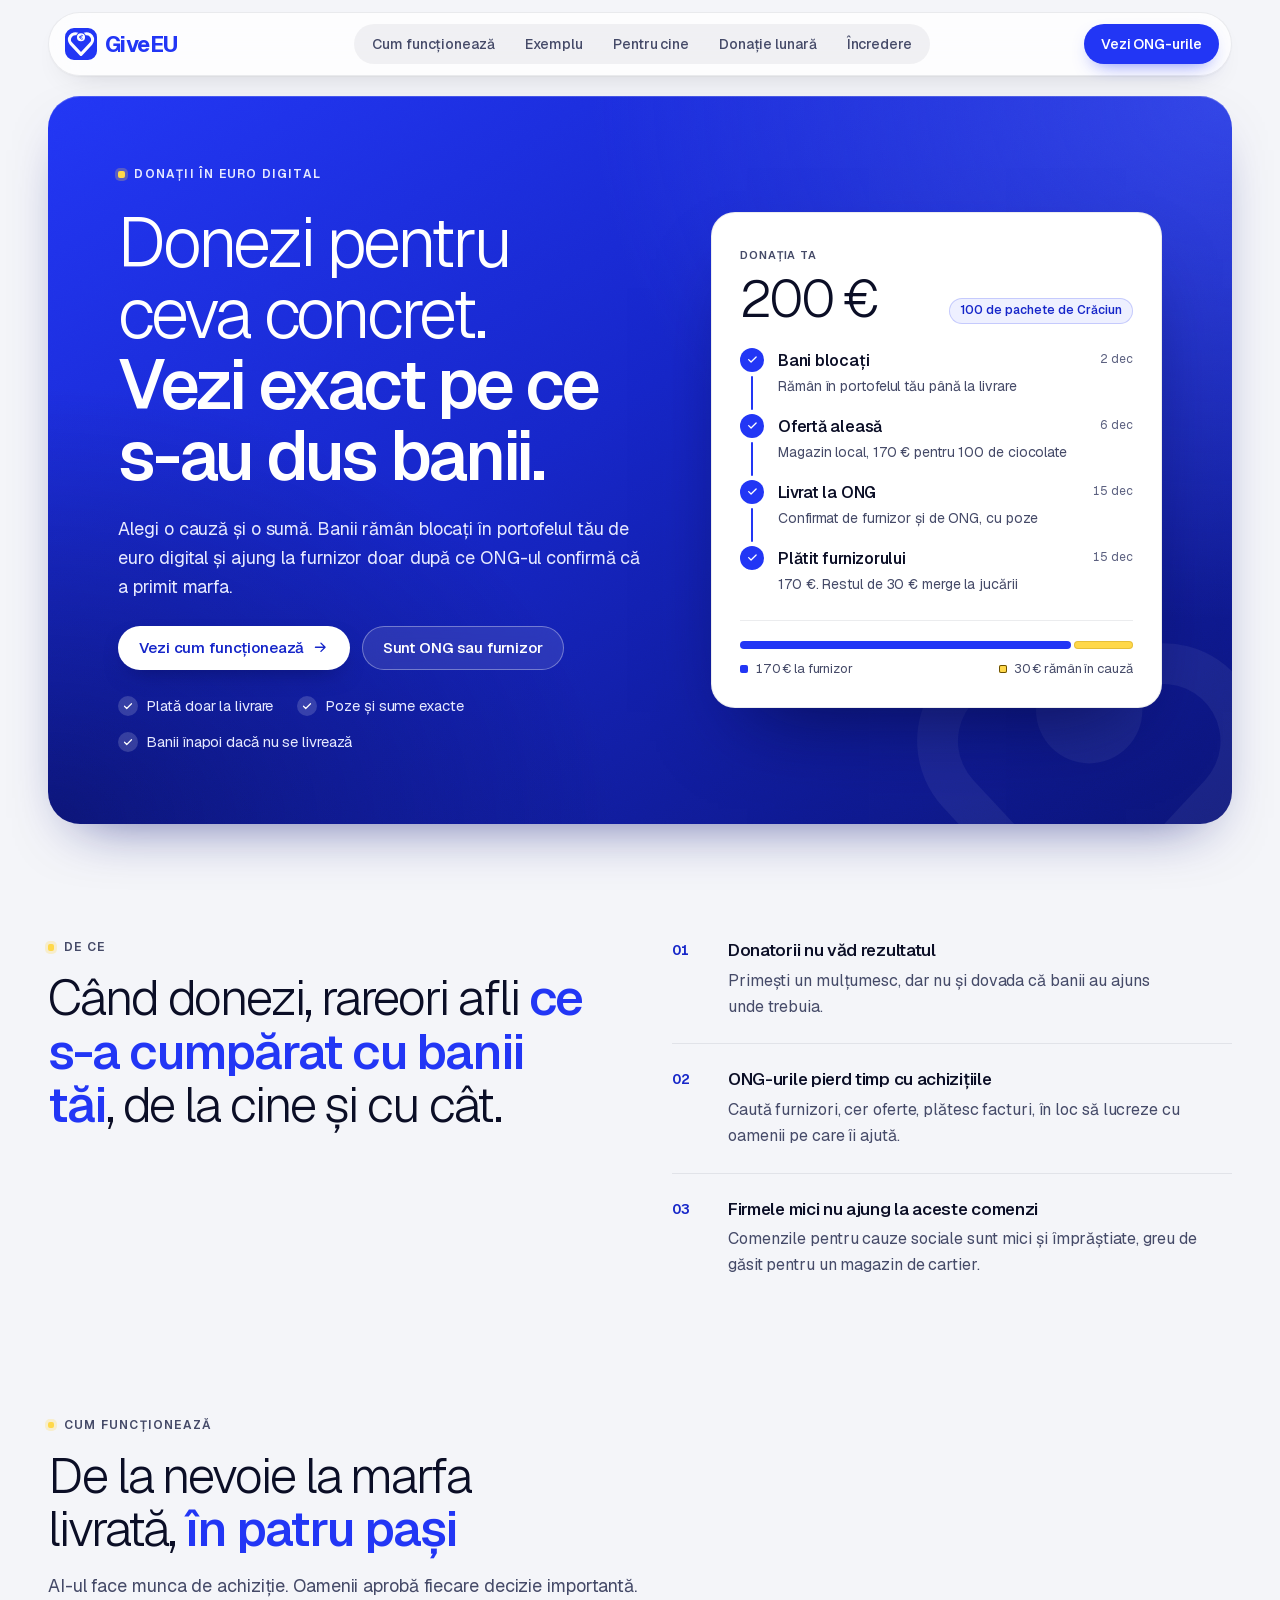
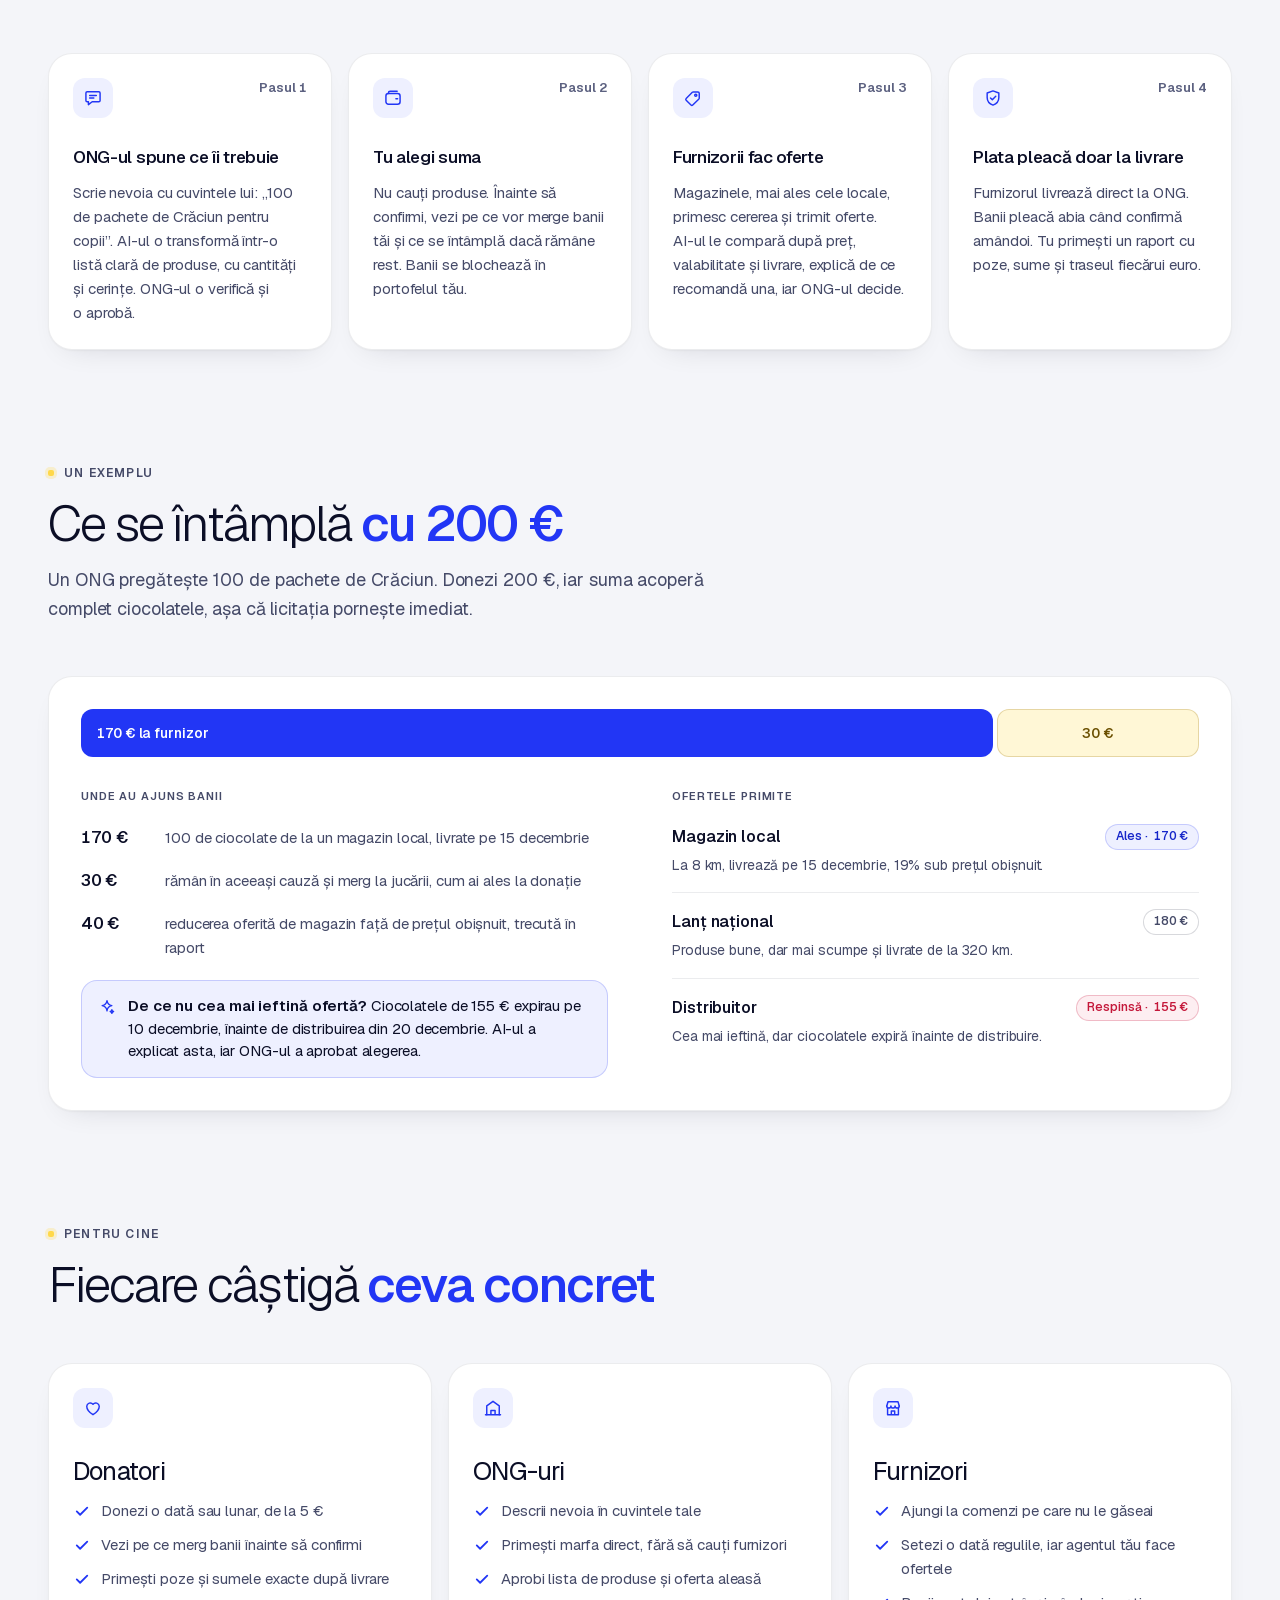
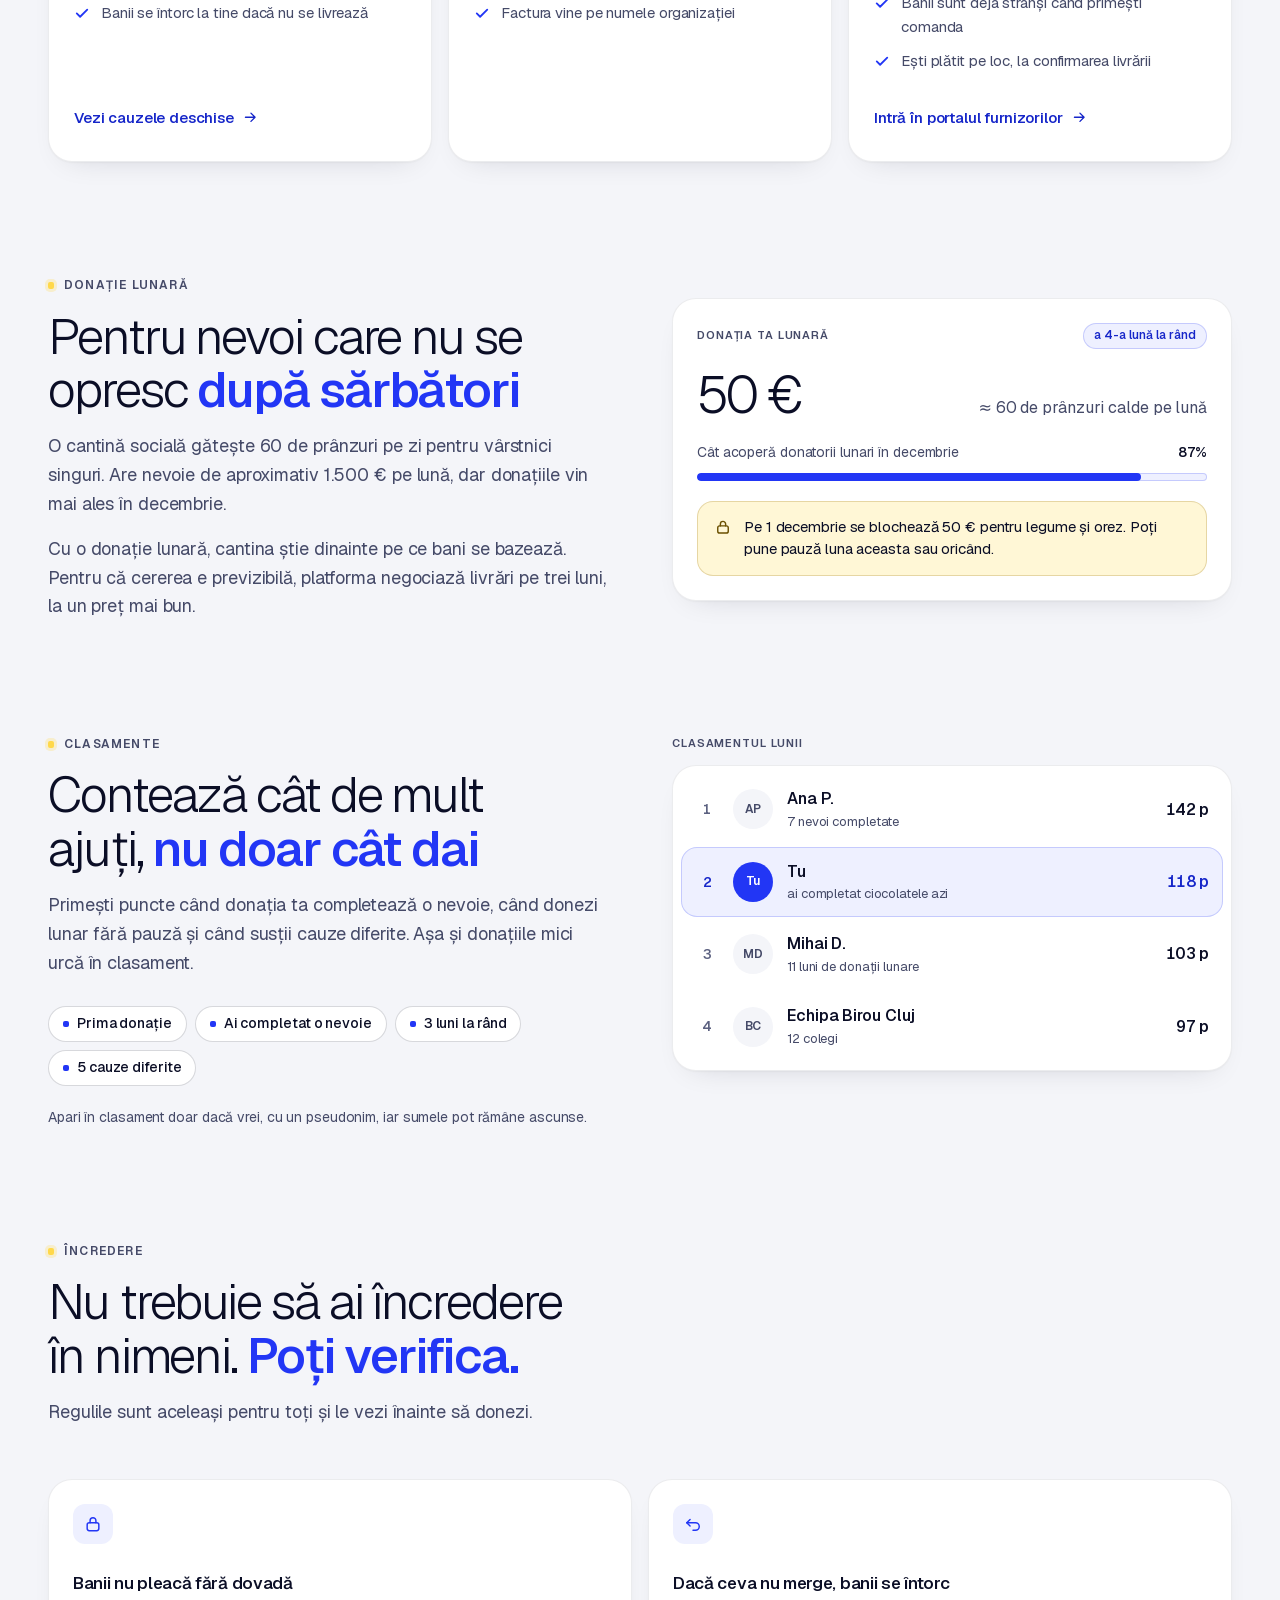
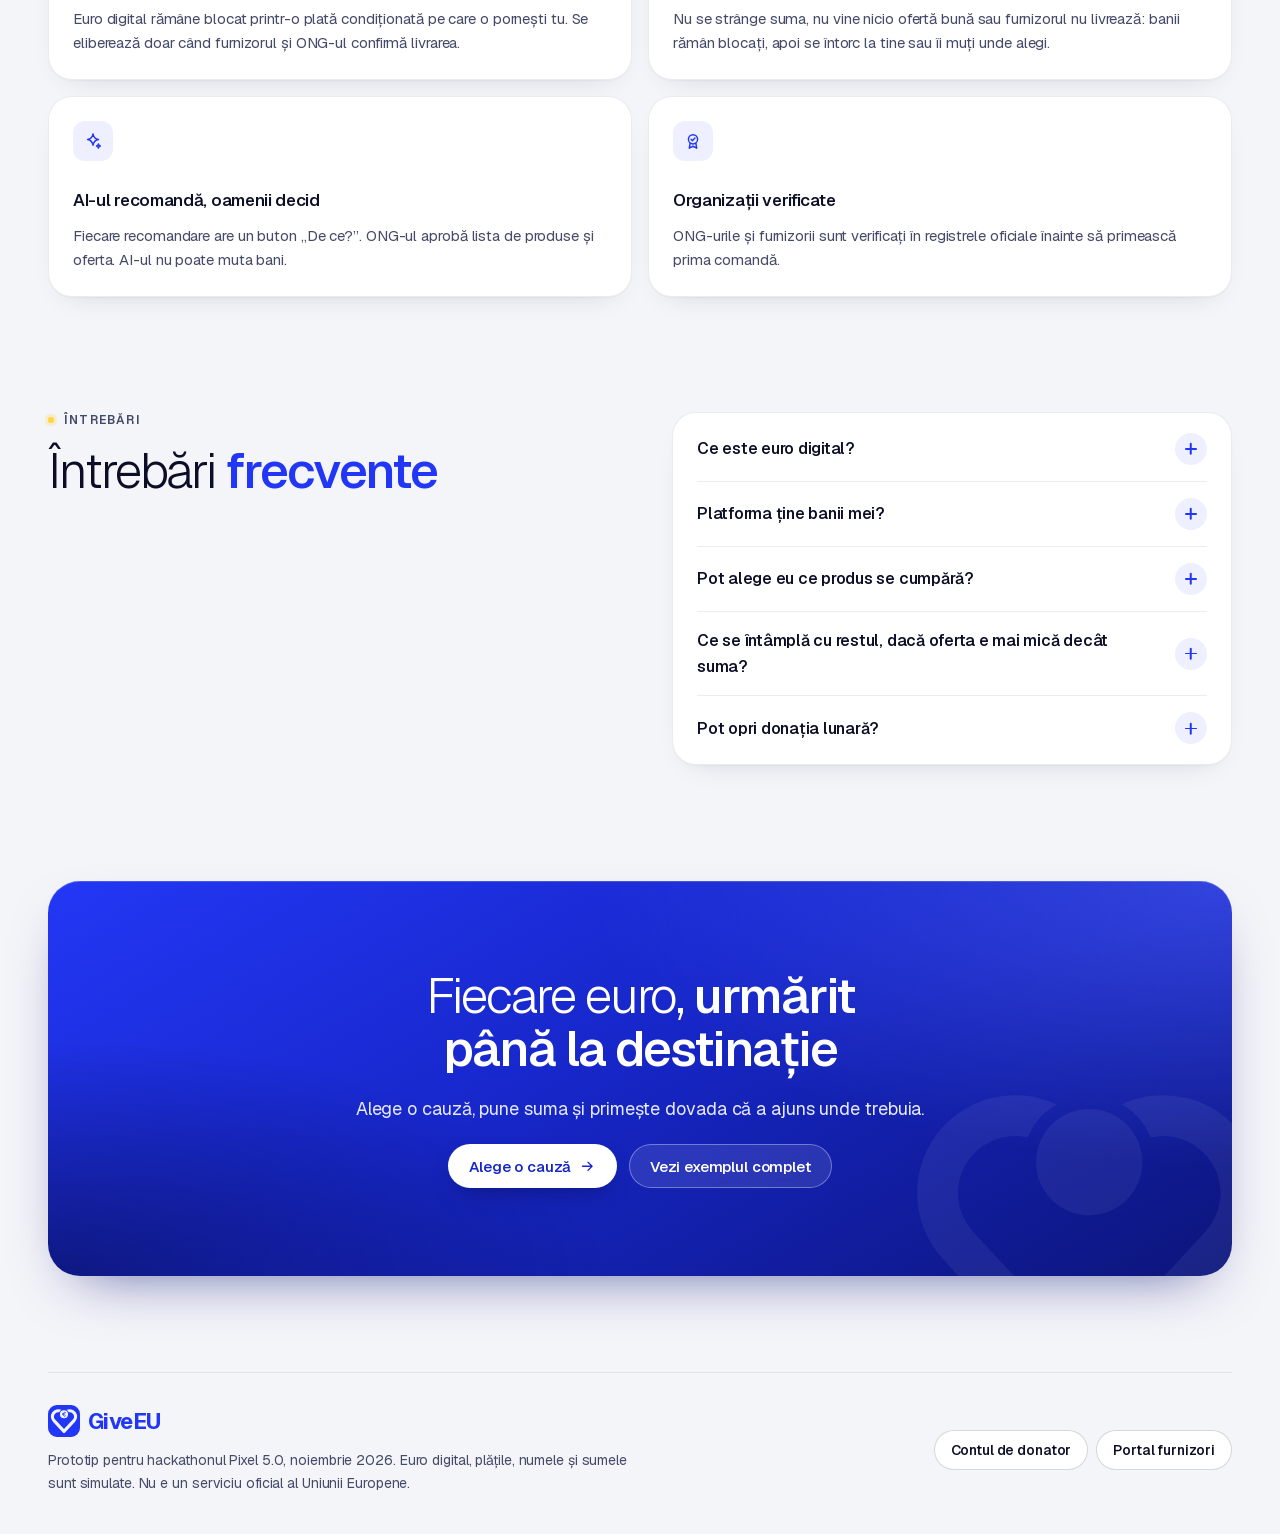
==== commit 4c446fc1: "Replace the logo with the heart-and-coin mark in brand blue The mark is one colour (currentColor) wi" ====
--- a/index.html
+++ b/index.html
@@ -6,7 +6,7 @@
 <meta name="theme-color" content="#f4f5f9">
 <meta name="description" content="GiveEU: donezi pentru ceva concret și vezi exact pe ce s-au dus banii.">
 <title>GiveEU · Donații urmărite până la destinație</title>
-<link rel="icon" href="data:image/svg+xml,%3Csvg xmlns='http://www.w3.org/2000/svg' viewBox='0 0 32 32'%3E%3Crect width='32' height='32' rx='9' fill='%232236f5'/%3E%3Cpath d='M8.5 16.8l4.7 4.6 10-10.4' fill='none' stroke='white' stroke-width='3.1' stroke-linecap='round' stroke-linejoin='round'/%3E%3Crect x='21.6' y='20.4' width='3.8' height='3.8' rx='1' fill='%23ffd84a'/%3E%3C/svg%3E">
+<link rel="icon" href="data:image/svg+xml,%3Csvg xmlns='http://www.w3.org/2000/svg' viewBox='0 0 32 32'%3E%3Crect x='1' y='1' width='30' height='30' rx='8' fill='white'/%3E%3Cpath fill='%232236f5' fill-rule='evenodd' d='M9 0H23A9 9 0 0 1 32 9V23A9 9 0 0 1 23 32H9A9 9 0 0 1 0 23V9A9 9 0 0 1 9 0ZM13.51 4.85A7.45 7.45 0 0 0 4.89 16.67L14.86 27.4A1.55 1.55 0 0 0 17.14 27.4L27.11 16.67A7.45 7.45 0 0 0 18.49 4.85A5.05 5.05 0 0 1 20.68 7.36A4.35 4.35 0 0 1 24.84 14.56L16 24.07L7.16 14.56A4.35 4.35 0 0 1 11.32 7.36A5.05 5.05 0 0 1 13.51 4.85ZM11.95 9.25A4.05 4.05 0 1 0 20.05 9.25A4.05 4.05 0 1 0 11.95 9.25ZM14.12 8.42h3v.6h-3zM14.12 9.48h3v.6h-3z'/%3E%3Cpath d='M17.83 7.73A1.8 1.86 0 1 0 17.83 10.77' fill='none' stroke='%232236f5' stroke-width='.86'/%3E%3C/svg%3E">
 <link rel="preload" href="assets/fonts/geist-latin.woff2" as="font" type="font/woff2" crossorigin>
 <link rel="stylesheet" href="assets/giveeu.css">
 <script>document.documentElement.classList.add('js')</script>
@@ -15,7 +15,7 @@
 
 <svg width="0" height="0" style="position:absolute" aria-hidden="true" focusable="false">
   <defs>
-    <symbol id="i-mark" viewBox="0 0 32 32"><rect width="32" height="32" rx="9" fill="#2236f5"/><path d="M8.5 16.8l4.7 4.6 10-10.4" fill="none" stroke="#fff" stroke-width="3.1" stroke-linecap="round" stroke-linejoin="round"/><rect x="21.6" y="20.4" width="3.8" height="3.8" rx="1" fill="#ffd84a"/></symbol>
+    <symbol id="i-mark" viewBox="0 0 32 32"><path fill="currentColor" fill-rule="evenodd" d="M9 0H23A9 9 0 0 1 32 9V23A9 9 0 0 1 23 32H9A9 9 0 0 1 0 23V9A9 9 0 0 1 9 0ZM13.51 4.85A7.45 7.45 0 0 0 4.89 16.67L14.86 27.4A1.55 1.55 0 0 0 17.14 27.4L27.11 16.67A7.45 7.45 0 0 0 18.49 4.85A5.05 5.05 0 0 1 20.68 7.36A4.35 4.35 0 0 1 24.84 14.56L16 24.07L7.16 14.56A4.35 4.35 0 0 1 11.32 7.36A5.05 5.05 0 0 1 13.51 4.85ZM11.95 9.25A4.05 4.05 0 1 0 20.05 9.25A4.05 4.05 0 1 0 11.95 9.25ZM14.12 8.42h3v.6h-3zM14.12 9.48h3v.6h-3z"/><path d="M17.83 7.73A1.8 1.86 0 1 0 17.83 10.77" fill="none" stroke="currentColor" stroke-width=".86"/></symbol>
     <symbol id="i-check" viewBox="0 0 24 24"><path d="M5 12.5l4.5 4.5L19 7.5" fill="none" stroke="currentColor" stroke-width="2.4" stroke-linecap="round" stroke-linejoin="round"/></symbol>
     <symbol id="i-arrow" viewBox="0 0 24 24"><path d="M5 12h14M13 6l6 6-6 6" fill="none" stroke="currentColor" stroke-width="2" stroke-linecap="round" stroke-linejoin="round"/></symbol>
     <symbol id="i-chat" viewBox="0 0 24 24"><path d="M5 4.5h14a1.5 1.5 0 0 1 1.5 1.5v9a1.5 1.5 0 0 1-1.5 1.5h-8L6.5 20v-3.5H5A1.5 1.5 0 0 1 3.5 15V6A1.5 1.5 0 0 1 5 4.5z"/><path d="M8 9h8M8 12h5"/></symbol>
@@ -38,7 +38,7 @@
 
 <header class="appbar" data-appbar>
   <div class="appbar-in">
-    <a class="logo" href="#top" aria-label="GiveEU, începutul paginii"><svg class="mark" aria-hidden="true"><use href="#i-mark"/></svg><span class="logo-word">Give<b>EU</b></span></a>
+    <a class="logo" href="#top" aria-label="GiveEU, începutul paginii"><svg class="mark" aria-hidden="true"><use href="#i-mark"/></svg><span class="logo-word">GiveEU</span></a>
     <nav class="seg sections" aria-label="Secțiuni">
       <a href="#cum">Cum funcționează</a>
       <a href="#exemplu">Exemplu</a>
@@ -319,7 +319,7 @@
 <footer class="site-foot">
   <div class="wrap">
     <div class="brand">
-      <a class="logo" href="#top" aria-label="GiveEU, începutul paginii"><svg class="mark" aria-hidden="true"><use href="#i-mark"/></svg><span>Give<b>EU</b></span></a>
+      <a class="logo" href="#top" aria-label="GiveEU, începutul paginii"><svg class="mark" aria-hidden="true"><use href="#i-mark"/></svg><span>GiveEU</span></a>
       <p>Prototip pentru hackathonul Pixel 5.0, noiembrie 2026. Euro digital, plățile, numele și sumele sunt simulate. Nu e un serviciu oficial al Uniunii Europene.</p>
     </div>
     <nav class="links" aria-label="Aplicație">
--- a/assets/giveeu.css
+++ b/assets/giveeu.css
@@ -5,8 +5,10 @@
    Reguli:
    1. Două suprafețe: card alb pe fundal gri-rece și panou albastru (mereu același).
    2. Sticla apare doar peste culoare: bara de sus și elementele de pe panoul albastru.
-   3. Galbenul e doar tentă: punctul din logo și din etichete, plus starea
+   3. Galbenul e doar tentă: pătrățelul din etichete, plus starea
       „bani blocați / în așteptare”.
+   Logo: o singură culoare (--brand), desenat cu currentColor; inima și moneda sunt
+   decupate, deci urmează singur modurile de contrast ridicat.
    4. Un singur font (Geist), o singură scară de raze, umbre și spații.
    5. Culorile textului sunt opace, ca să aibă contrast sigur (WCAG AA) și pe gradient.
    Font: Geist, SIL Open Font License 1.1, găzduit local.
@@ -21,6 +23,7 @@
   --blue:#2236f5; --blue-hover:#3a4cff; --blue-ink:#1626c9; --blue-50:#eef0ff; --blue-line:rgba(34,54,245,.2);
   /* text și suprafețe (toate perechile trec AA) */
   --ink:#0b0e26; --ink-2:#454a68; --ink-3:#5c6180;
+  --brand:#2236f5; /* logo: albastrul principal, o singură culoare (7,2:1 pe alb, 6,6:1 pe fundal) */
   --bg:#f4f5f9; --surface:#fff; --tile:#f4f5f9;
   --line:rgba(11,14,38,.08); --line-2:rgba(11,14,38,.16);
   /* stări */
@@ -106,8 +109,9 @@
   --tile:rgba(255,255,255,.1); --hold:var(--sun)}
 .panel::before{content:"";position:absolute;inset:0;z-index:-1;pointer-events:none;opacity:.08;mix-blend-mode:overlay;
   background-image:url("data:image/svg+xml,%3Csvg xmlns='http://www.w3.org/2000/svg' width='160' height='160'%3E%3Cfilter id='n'%3E%3CfeTurbulence type='fractalNoise' baseFrequency='.9' numOctaves='2' stitchTiles='stitch'/%3E%3C/filter%3E%3Crect width='100%25' height='100%25' filter='url(%23n)'/%3E%3C/svg%3E")}
-.panel::after{content:"";position:absolute;z-index:-1;pointer-events:none;right:-8%;bottom:-18%;width:min(62%,560px);aspect-ratio:5/4;
-  background:url("data:image/svg+xml,%3Csvg xmlns='http://www.w3.org/2000/svg' viewBox='0 0 600 480'%3E%3Cpath d='M60 250 240 420 560 80' fill='none' stroke='white' stroke-opacity='.08' stroke-width='88' stroke-linecap='round' stroke-linejoin='round'/%3E%3C/svg%3E") center/contain no-repeat}
+/* inima din logo, ca filigran: ancorată jos-dreapta, unde gradientul e cel mai închis, ca să nu scadă contrastul textului */
+.panel::after{content:"";position:absolute;z-index:-1;pointer-events:none;right:0;bottom:0;height:min(110%,420px);aspect-ratio:1;transform:translate(16%,44%);
+  background:url("data:image/svg+xml,%3Csvg xmlns='http://www.w3.org/2000/svg' viewBox='0 0 32 32'%3E%3Cpath fill='white' fill-opacity='.06' fill-rule='evenodd' d='M13.51 4.85A7.45 7.45 0 0 0 4.89 16.67L14.86 27.4A1.55 1.55 0 0 0 17.14 27.4L27.11 16.67A7.45 7.45 0 0 0 18.49 4.85A5.05 5.05 0 0 1 20.68 7.36A4.35 4.35 0 0 1 24.84 14.56L16 24.07L7.16 14.56A4.35 4.35 0 0 1 11.32 7.36A5.05 5.05 0 0 1 13.51 4.85ZM11.95 9.25A4.05 4.05 0 1 0 20.05 9.25A4.05 4.05 0 1 0 11.95 9.25Z'/%3E%3C/svg%3E") center/contain no-repeat}
 .panel .tile{background:rgba(255,255,255,.1);border:1px solid rgba(255,255,255,.18);-webkit-backdrop-filter:blur(16px);backdrop-filter:blur(16px)}
 /* un card alb așezat pe panou își păstrează culorile de suprafață luminoasă */
 .panel .card{--ink:#0b0e26;--ink-2:#454a68;--ink-3:#5c6180;--line:rgba(11,14,38,.08);--line-2:rgba(11,14,38,.16);--tile:#f4f5f9;--hold:var(--sun-ink);color:var(--ink);box-shadow:0 40px 80px -36px rgba(4,8,60,.75)}
@@ -187,9 +191,8 @@
   background:rgba(255,255,255,.78);border:1px solid var(--line);box-shadow:0 1px 2px rgba(11,14,38,.04),0 12px 32px -22px rgba(11,14,38,.3);
   -webkit-backdrop-filter:blur(20px) saturate(180%);backdrop-filter:blur(20px) saturate(180%);transition:background-color .25s,box-shadow .25s}
 .appbar[data-scrolled] .appbar-in{background:rgba(255,255,255,.9);box-shadow:0 1px 2px rgba(11,14,38,.05),0 16px 40px -20px rgba(11,14,38,.35)}
-.logo{justify-self:start;display:inline-flex;align-items:center;gap:.6rem;color:var(--ink);text-decoration:none;font:600 1.125rem/1 var(--font);letter-spacing:-.035em;border-radius:10px}
+.logo{justify-self:start;display:inline-flex;align-items:center;gap:.5rem;color:var(--brand);text-decoration:none;font:700 1.375rem/1 var(--font);letter-spacing:-.025em;border-radius:10px}
 .logo .mark{width:2rem;height:2rem;flex:none}
-.logo b{font-weight:600;color:var(--blue)}
 .appbar-end{justify-self:end;display:flex;align-items:center;gap:.5rem}
 .appbar-in>.seg{justify-self:center}
 /* segmente: navigația din bară (secțiuni sau file) */
@@ -236,6 +239,8 @@
 .account-nums div{display:grid;gap:.25rem}
 .account-nums .muted{font-size:.875rem}
 .account-nums .mono{font-size:clamp(1.375rem,5.5vw,1.75rem);line-height:1.1;font-weight:300;letter-spacing:-.045em;white-space:nowrap}
+.account-score{padding-top:1rem;border-top:1px solid var(--line)}
+.account-score .mono{font-size:1.25rem;font-weight:400;letter-spacing:-.03em}
 .account .foot-row{padding-top:1rem;border-top:1px solid var(--line);font-size:.8125rem;color:var(--ink-2)}
 .dot-live::before{content:"";width:.4rem;height:.4rem;border-radius:50%;background:#fff;box-shadow:0 0 6px 1px rgba(255,255,255,.8)}
 .sec-h{display:flex;align-items:center;gap:1rem;margin:3.5rem 0 1.25rem}
@@ -479,6 +484,14 @@
 .cause .nums .mono{font-weight:600;color:var(--ink)}
 .cause .foot,.auction .actions{margin-top:auto;display:flex;flex-wrap:wrap;align-items:center;justify-content:space-between;gap:.75rem;padding-top:1rem;border-top:1px solid var(--line)}
 .cause .foot .muted{font-size:.875rem}
+/* cardul de cauză: fotografie cu etichetele așezate peste ea (raza imaginii = raza cardului − marginea) */
+.cause{padding:.5rem;gap:0}
+.cause-media{position:relative;aspect-ratio:16/9;border-radius:var(--r-md);overflow:hidden;background:var(--blue-50)}
+.cause-media img{position:absolute;inset:0;width:100%;height:100%;object-fit:cover}
+.cause-media::after{content:"";position:absolute;inset:0;pointer-events:none;border-radius:inherit;box-shadow:inset 0 0 0 1px rgba(11,14,38,.06);background:linear-gradient(180deg,rgba(6,10,51,.22),rgba(6,10,51,0) 45%)}
+.cause-media .tags{position:absolute;z-index:1;top:.625rem;left:.625rem;right:.625rem}
+.cause-media .pill{box-shadow:0 2px 8px -3px rgba(11,14,38,.28)}
+.cause-body{flex:1;display:flex;flex-direction:column;gap:1rem;padding:1.125rem 1rem 1rem}
 .auction .actions{justify-content:flex-start}
 .ahead{display:flex;align-items:flex-start;gap:.875rem}
 .auction .facts{display:grid;grid-template-columns:1fr 1fr;gap:.5rem}
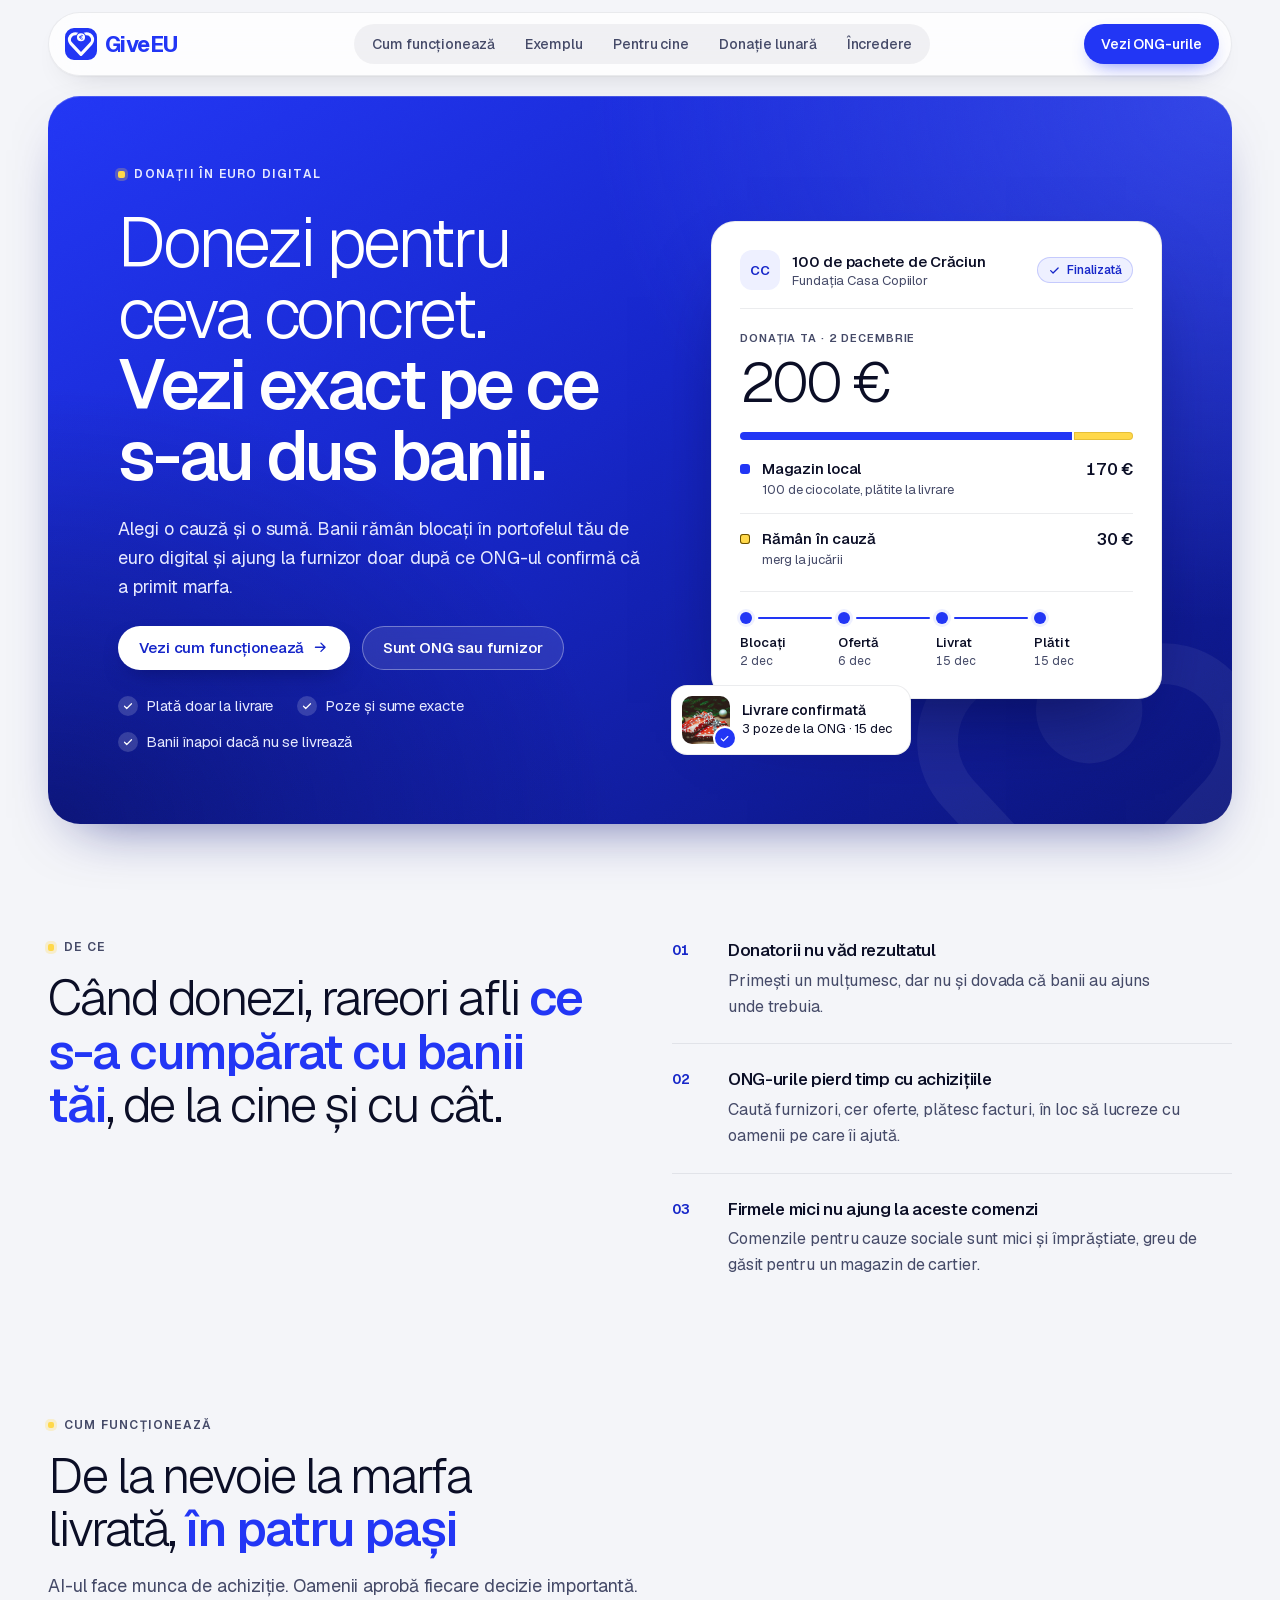
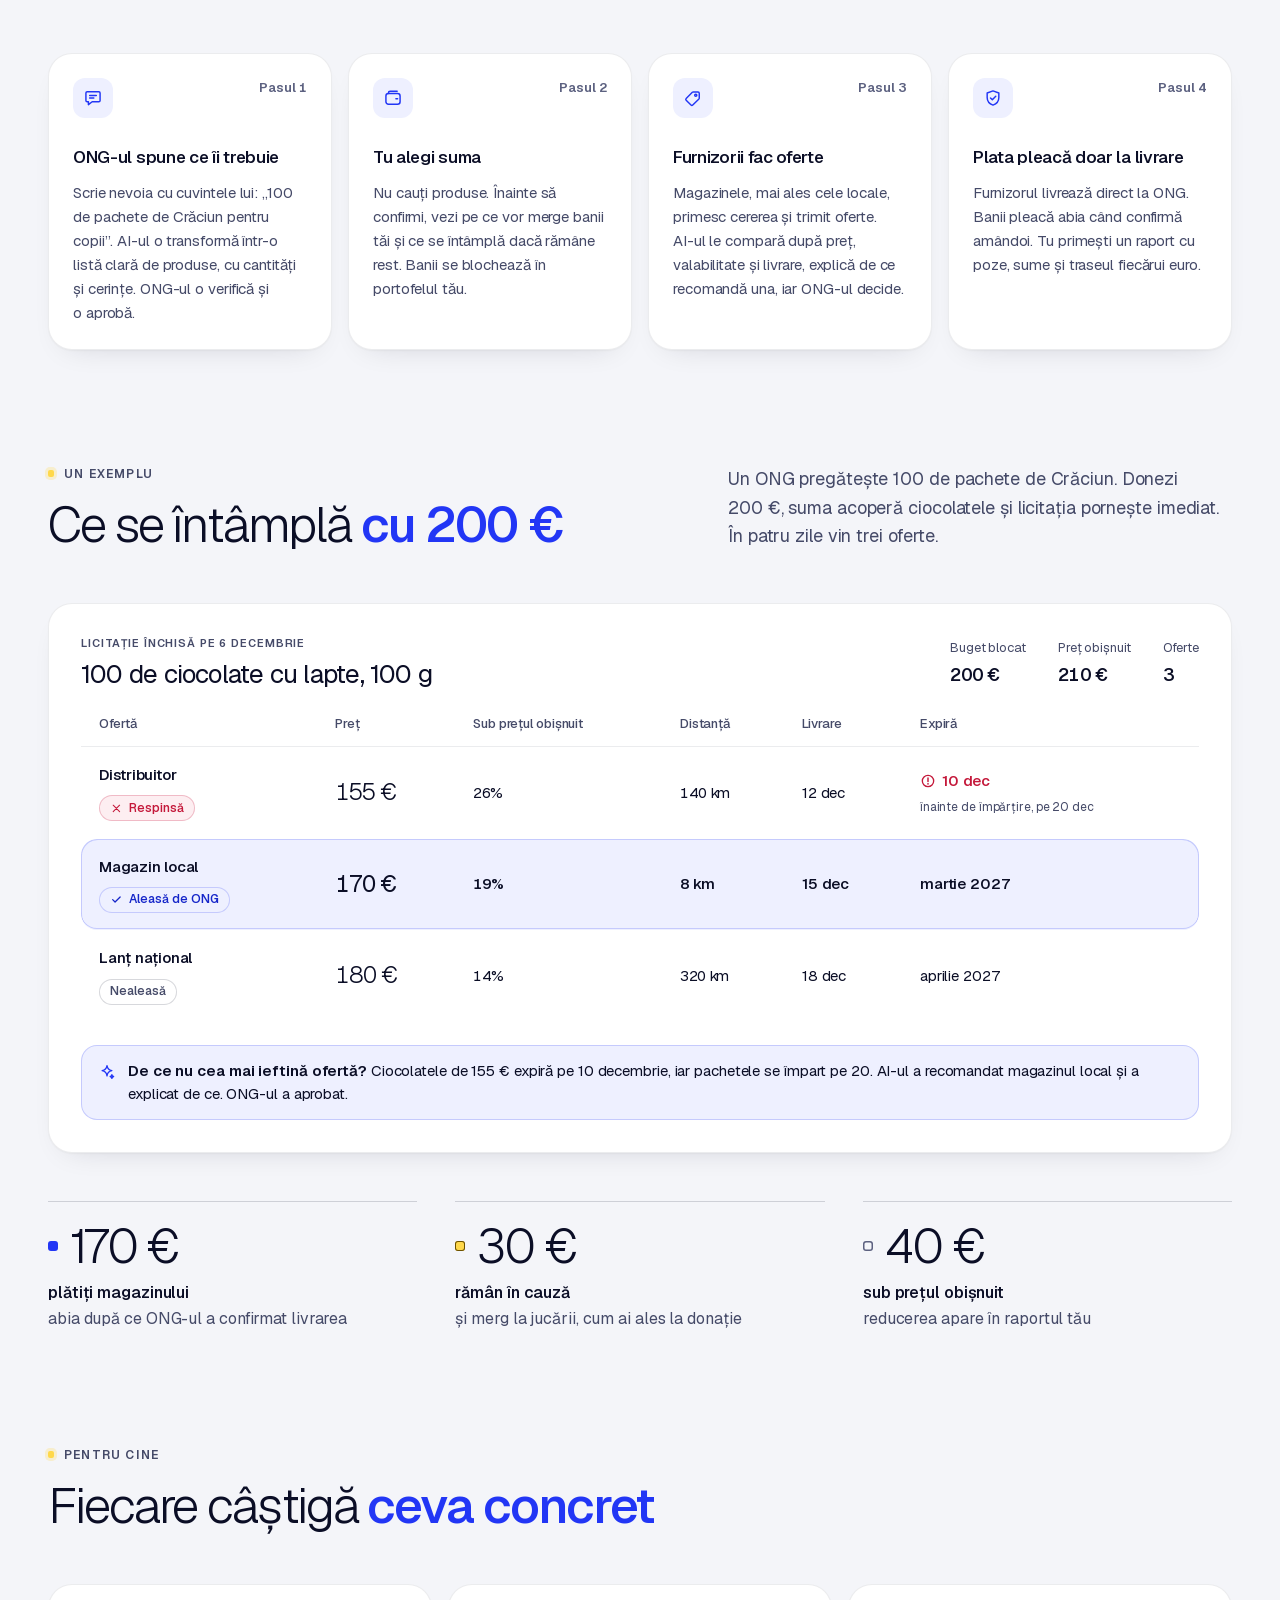
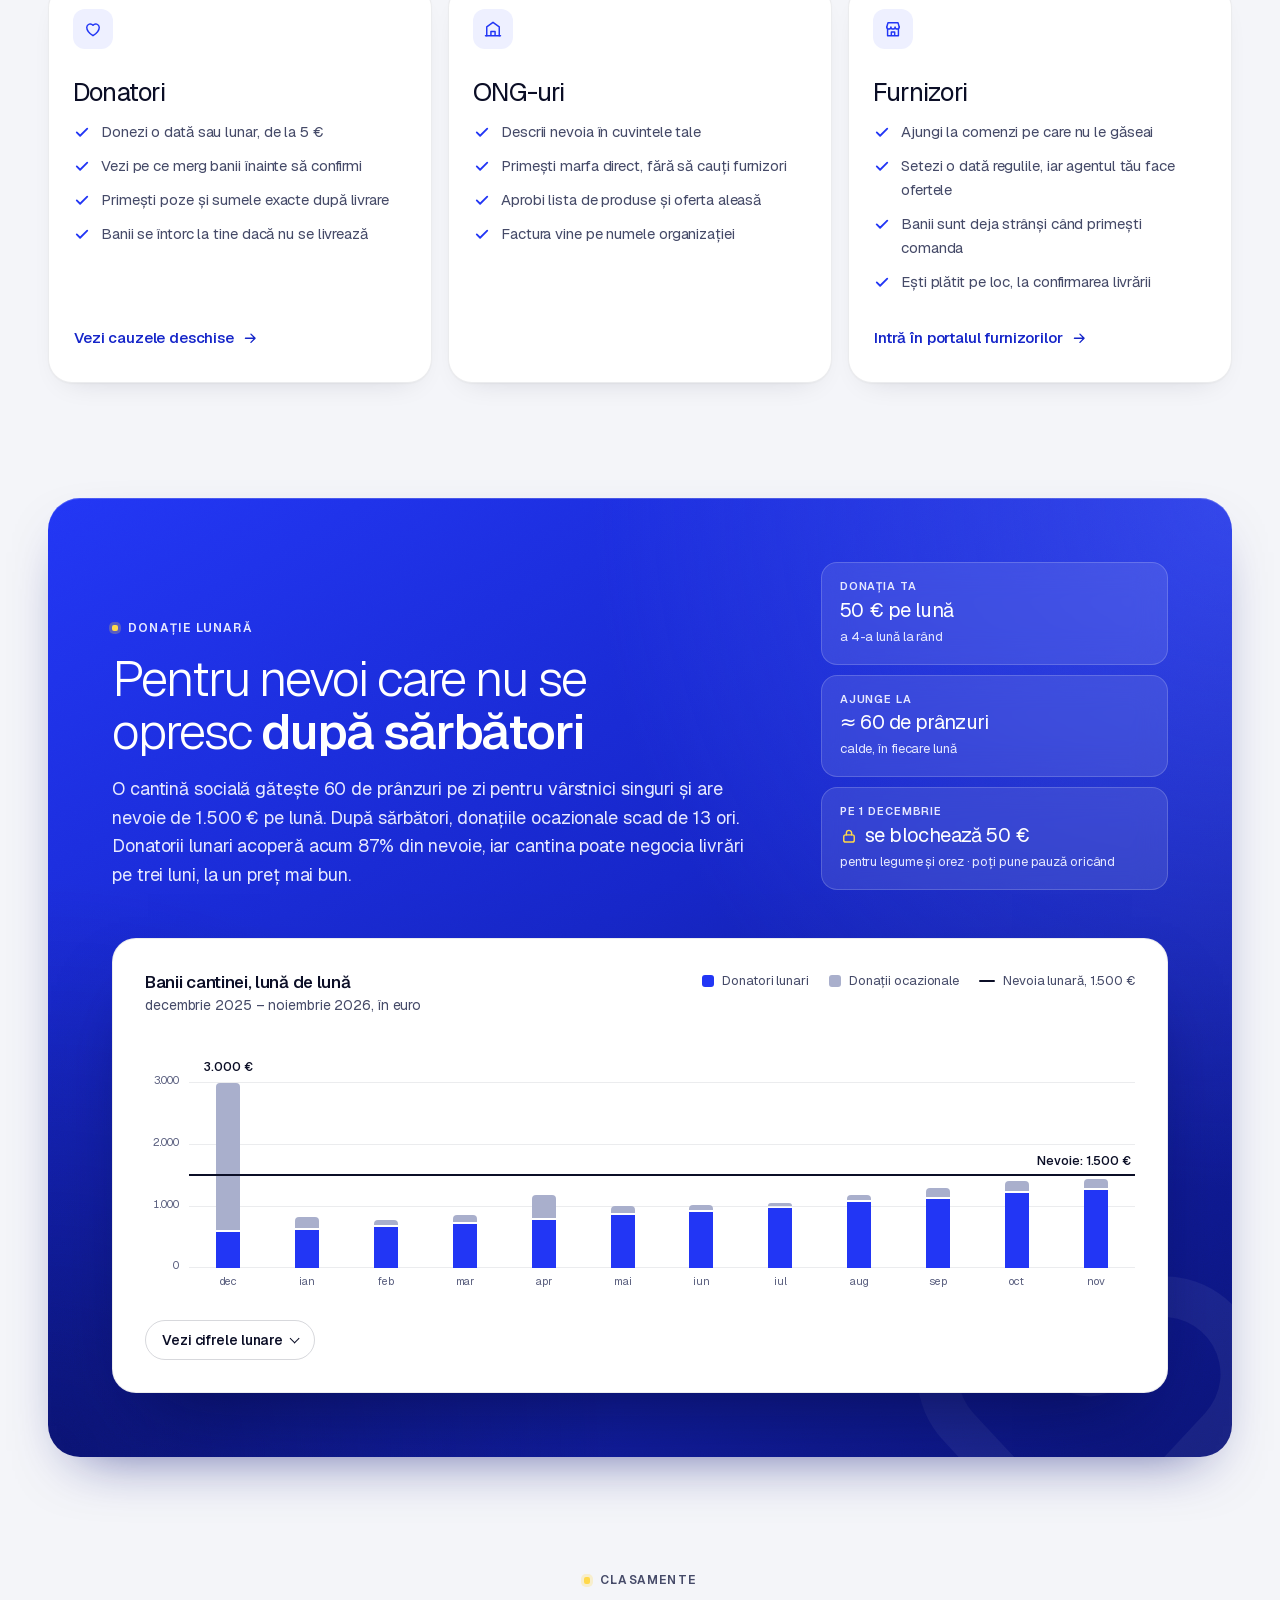
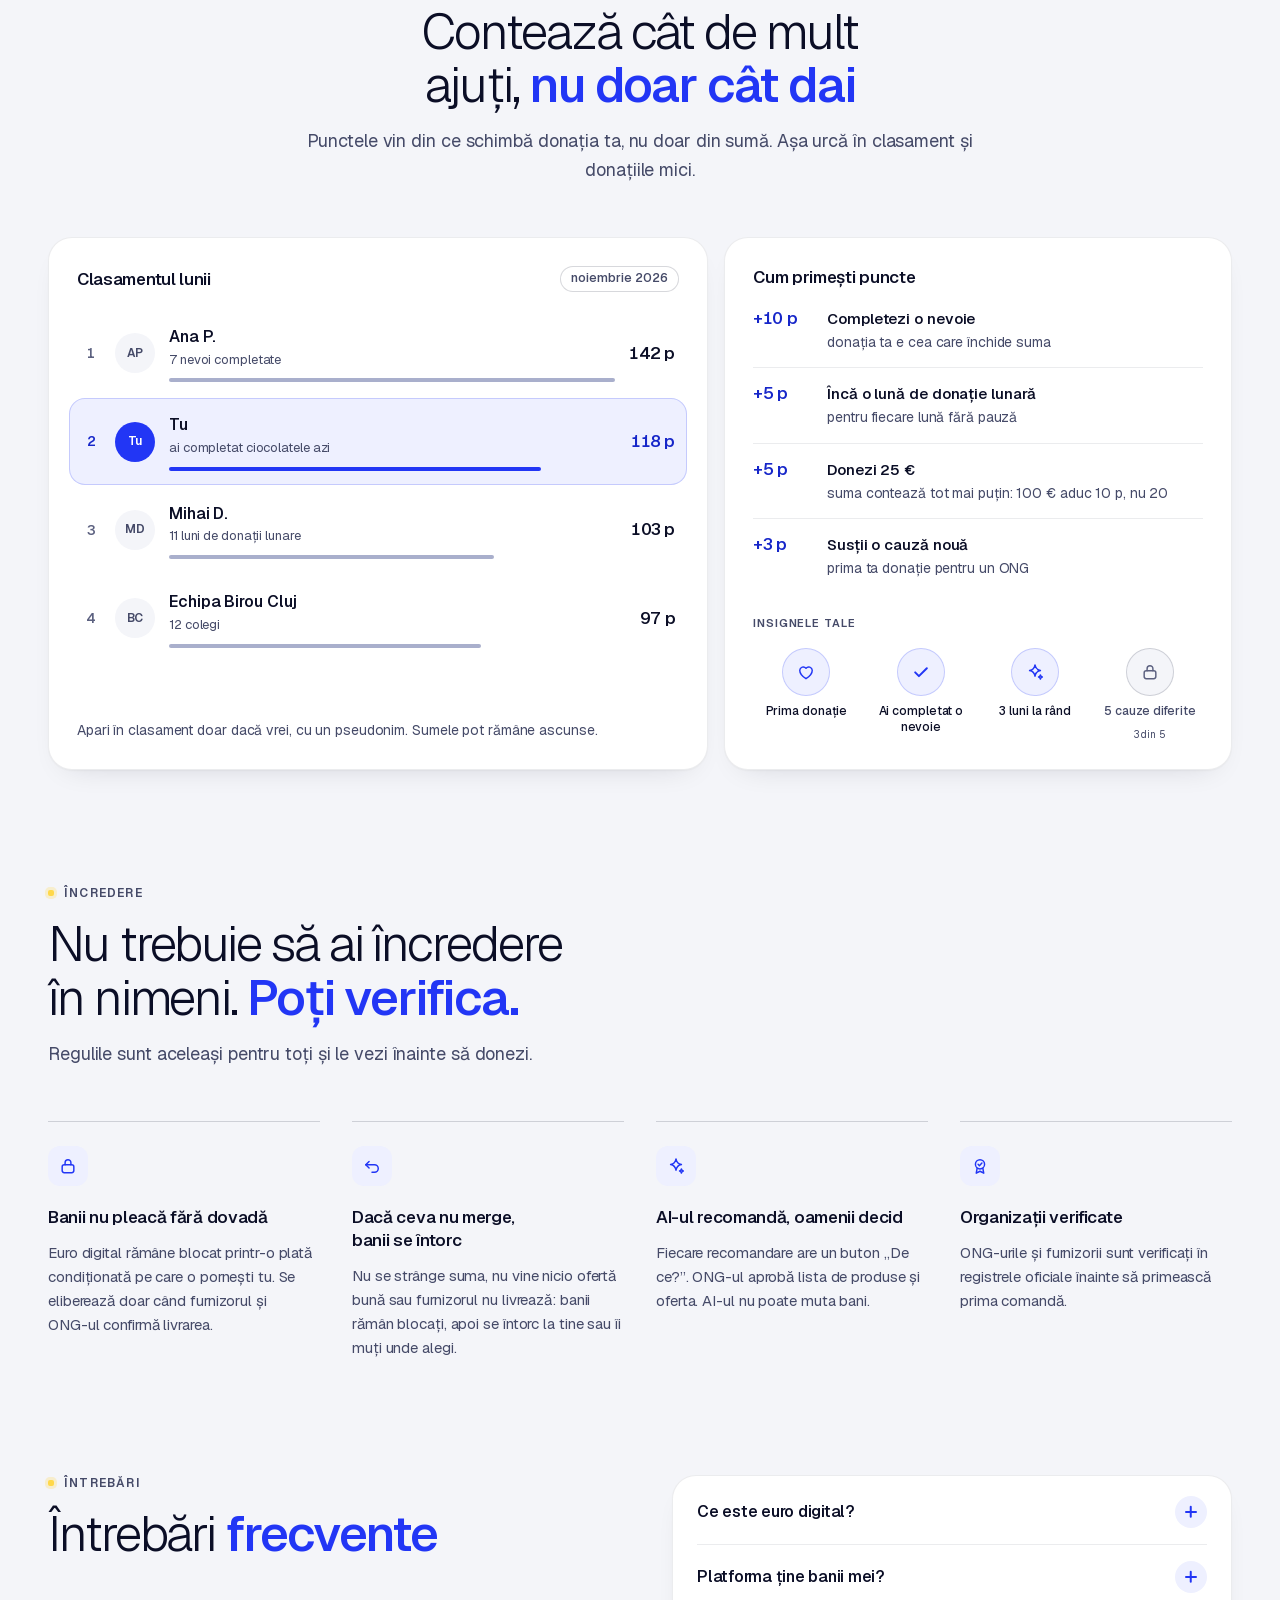
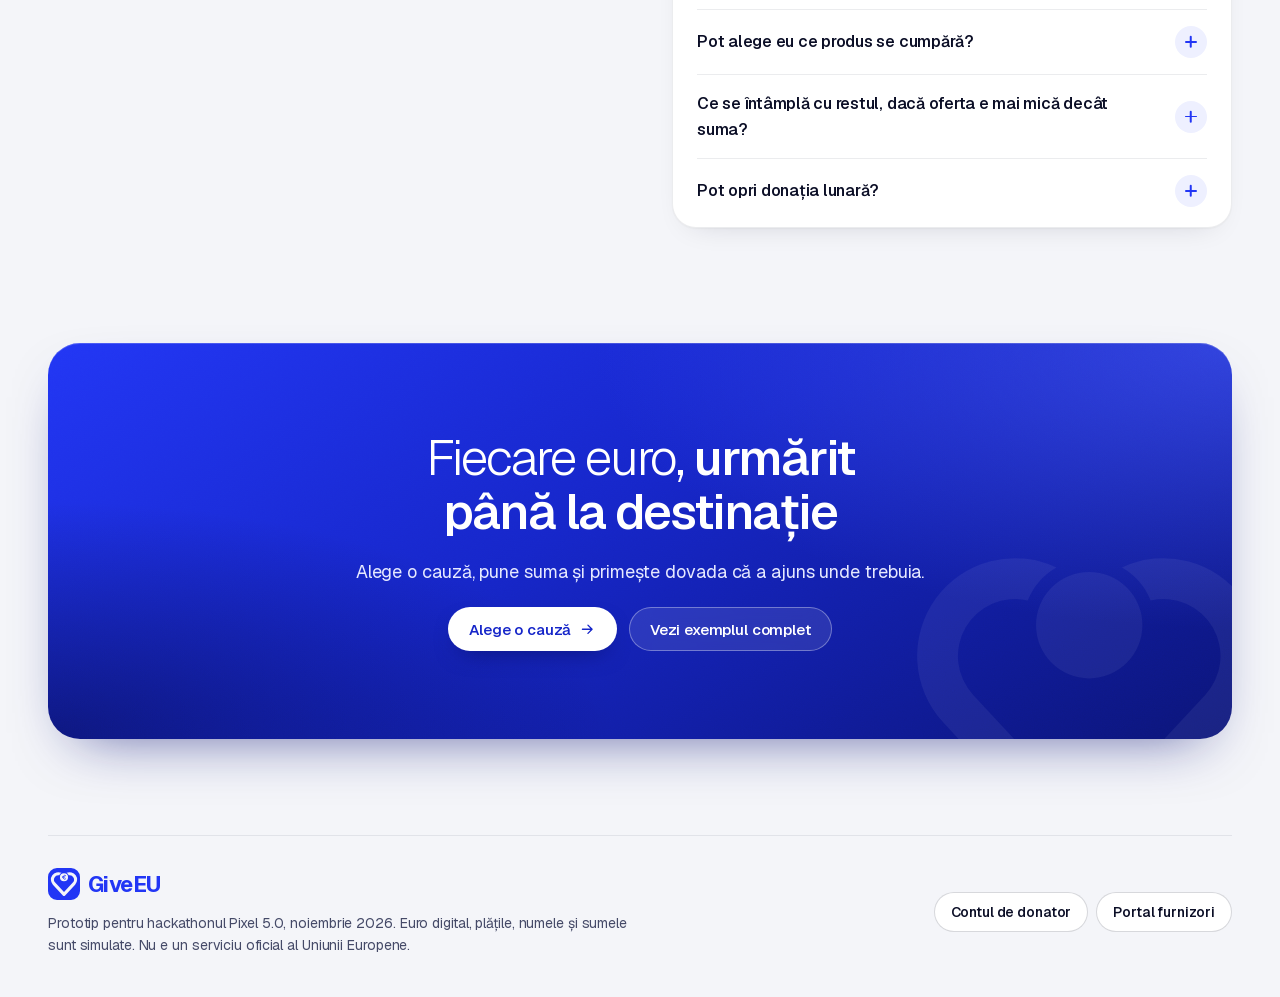
==== commit 844283f3: "Redesign the hero card, example, monthly and leaderboard sections - Hero card shows the NGO, a recei" ====
--- a/index.html
+++ b/index.html
@@ -29,6 +29,7 @@
     <symbol id="i-return" viewBox="0 0 24 24"><path d="M8.5 6.5 4.5 10.5l4 4"/><path d="M4.5 10.5H15a4.5 4.5 0 0 1 0 9h-3"/></symbol>
     <symbol id="i-spark" viewBox="0 0 24 24"><path d="M12 3.5c.6 3.9 2.3 6 6.5 6.8-4.2.8-5.9 2.9-6.5 6.8-.6-3.9-2.3-6-6.5-6.8 4.2-.8 5.9-2.9 6.5-6.8z"/><path d="M18.5 15.5c.2 1.5.9 2.2 2.3 2.5-1.4.3-2.1 1-2.3 2.5-.2-1.5-.9-2.2-2.3-2.5 1.4-.3 2.1-1 2.3-2.5z"/></symbol>
     <symbol id="i-verified" viewBox="0 0 24 24"><circle cx="12" cy="10" r="5.5"/><path d="m9.7 10 1.6 1.6 3-3.2M8.6 14.6l-1.1 6 4.5-2.3 4.5 2.3-1.1-6"/></symbol>
+    <symbol id="i-alert" viewBox="0 0 24 24"><circle cx="12" cy="12" r="8.5" fill="none" stroke="currentColor" stroke-width="2"/><path d="M12 7.5v5.2" fill="none" stroke="currentColor" stroke-width="2.2" stroke-linecap="round"/><circle cx="12" cy="16.2" r="1.3" fill="currentColor"/></symbol>
     <symbol id="i-menu" viewBox="0 0 24 24"><path d="M4 8h16M4 16h16" fill="none" stroke="currentColor" stroke-width="2" stroke-linecap="round"/></symbol>
     <symbol id="i-close" viewBox="0 0 24 24"><path d="M6 6l12 12M18 6 6 18" fill="none" stroke="currentColor" stroke-width="2" stroke-linecap="round"/></symbol>
   </defs>
@@ -86,21 +87,36 @@
           </ul>
         </div>
 
-        <figure class="card track reveal" style="--d:2" aria-label="Exemplu de donație urmărită pas cu pas">
-          <div class="track-head">
-            <div><span class="label">Donația ta</span><div class="amt">200&nbsp;€</div></div>
-            <span class="pill ok">100 de pachete de Crăciun</span>
-          </div>
-          <ol class="timeline">
-            <li class="done"><span class="dot" aria-hidden="true"><svg><use href="#i-check"/></svg></span><span class="t"><strong>Bani blocați</strong><span>Rămân în portofelul tău până la livrare</span></span><span class="d">2 dec</span></li>
-            <li class="done"><span class="dot" aria-hidden="true"><svg><use href="#i-check"/></svg></span><span class="t"><strong>Ofertă aleasă</strong><span>Magazin local, 170&nbsp;€ pentru 100 de ciocolate</span></span><span class="d">6 dec</span></li>
-            <li class="done"><span class="dot" aria-hidden="true"><svg><use href="#i-check"/></svg></span><span class="t"><strong>Livrat la ONG</strong><span>Confirmat de furnizor și de ONG, cu poze</span></span><span class="d">15 dec</span></li>
-            <li class="done"><span class="dot" aria-hidden="true"><svg><use href="#i-check"/></svg></span><span class="t"><strong>Plătit furnizorului</strong><span>170&nbsp;€. Restul de 30&nbsp;€ merge la jucării</span></span><span class="d">15 dec</span></li>
-          </ol>
-          <div class="split-mini">
-            <div class="bar" aria-hidden="true"><i></i><b></b></div>
-            <div class="row"><span><span class="mono">170&nbsp;€</span>&nbsp;la furnizor</span><span><span class="mono">30&nbsp;€</span>&nbsp;rămân în cauză</span></div>
-          </div>
+        <figure class="hero-fig reveal" style="--d:2">
+          <div class="card track">
+            <div class="track-org">
+              <span class="org-av" aria-hidden="true">CC</span>
+              <span class="org-t"><b>100 de pachete de Crăciun</b>Fundația Casa Copiilor</span>
+              <span class="pill ok"><svg aria-hidden="true"><use href="#i-check"/></svg>Finalizată</span>
+            </div>
+            <div class="track-amt">
+              <span class="label">Donația ta · 2 decembrie</span>
+              <span class="amt">200&nbsp;€</span>
+            </div>
+            <div class="split-out">
+              <div class="seg-bar" aria-hidden="true"><i></i><b></b></div>
+              <ul class="split-rows">
+                <li><i class="o-sw blue" aria-hidden="true"></i><span class="t"><b>Magazin local</b>100 de ciocolate, plătite la livrare</span><span class="mono">170&nbsp;€</span></li>
+                <li><i class="o-sw sun" aria-hidden="true"></i><span class="t"><b>Rămân în cauză</b>merg la jucării</span><span class="mono">30&nbsp;€</span></li>
+              </ul>
+            </div>
+            <ol class="steps" aria-label="Traseul banilor">
+              <li><b>Blocați</b>2 dec</li>
+              <li><b>Ofertă</b>6 dec</li>
+              <li><b>Livrat</b>15 dec</li>
+              <li><b>Plătit</b>15 dec</li>
+            </ol>
+          </div>
+          <div class="card proof">
+            <span class="ph"><img src="assets/causes/craciun.jpg" alt="" width="96" height="96" decoding="async"><span class="ck" aria-hidden="true"><svg><use href="#i-check"/></svg></span></span>
+            <span><b>Livrare confirmată</b>3 poze de la ONG · 15 dec</span>
+          </div>
+          <figcaption class="sr-only">Exemplu de donație urmărită: 200 € pentru 100 de pachete de Crăciun. 170 € au mers la un magazin local după livrare, iar 30 € au rămas în cauză.</figcaption>
         </figure>
       </div>
     </div>
@@ -141,36 +157,47 @@
   <!-- EXEMPLU -->
   <section class="section" id="exemplu" aria-labelledby="h-ex">
     <div class="wrap">
-      <div class="section-head reveal">
-        <p class="eyebrow">Un exemplu</p>
-        <h2 id="h-ex" class="title-lg">Ce se întâmplă <em>cu 200&nbsp;€</em></h2>
-        <p class="lead">Un ONG pregătește 100 de pachete de Crăciun. Donezi 200&nbsp;€, iar suma acoperă complet ciocolatele, așa că licitația pornește imediat.</p>
-      </div>
-      <div class="card example reveal" style="--d:1">
-        <div class="split" role="img" aria-label="Din 200 de euro, 170 au mers la furnizor și 30 au rămas pentru jucării">
-          <div class="paid"><span class="mono">170&nbsp;€</span>&nbsp;la furnizor</div>
-          <div class="left"><span class="mono">30&nbsp;€</span></div>
-        </div>
-        <div class="split-2 top">
-          <div style="display:grid;gap:1.25rem">
-            <p class="label">Unde au ajuns banii</p>
-            <ul class="legend">
-              <li><span class="mono">170&nbsp;€</span><span>100 de ciocolate de la un magazin local, livrate pe 15 decembrie</span></li>
-              <li><span class="mono">30&nbsp;€</span><span>rămân în aceeași cauză și merg la jucării, cum ai ales la donație</span></li>
-              <li><span class="mono">40&nbsp;€</span><span>reducerea oferită de magazin față de prețul obișnuit, trecută în raport</span></li>
-            </ul>
-            <p class="callout"><svg viewBox="0 0 24 24" aria-hidden="true"><use href="#i-spark"/></svg><span><b>De ce nu cea mai ieftină ofertă?</b> Ciocolatele de 155&nbsp;€ expirau pe 10 decembrie, înainte de distribuirea din 20 decembrie. <span class="nb">AI-ul</span> a explicat asta, iar <span class="nb">ONG-ul</span> a aprobat alegerea.</span></p>
-          </div>
-          <div style="display:grid;gap:1.25rem">
-            <p class="label">Ofertele primite</p>
-            <div class="bids">
-              <div class="bid"><span class="name">Magazin local</span><span class="pill ok">Ales · <span class="mono">170&nbsp;€</span></span><span class="why-t">La 8 km, livrează pe 15 decembrie, 19% sub prețul obișnuit.</span></div>
-              <div class="bid"><span class="name">Lanț național</span><span class="pill mid"><span class="mono">180&nbsp;€</span></span><span class="why-t">Produse bune, dar mai scumpe și livrate de la 320 km.</span></div>
-              <div class="bid"><span class="name">Distribuitor</span><span class="pill no">Respinsă · <span class="mono">155&nbsp;€</span></span><span class="why-t">Cea mai ieftină, dar ciocolatele expiră înainte de distribuire.</span></div>
-            </div>
-          </div>
-        </div>
-      </div>
+      <div class="head-row reveal">
+        <div class="section-head">
+          <p class="eyebrow">Un exemplu</p>
+          <h2 id="h-ex" class="title-lg">Ce se întâmplă <em>cu 200&nbsp;€</em></h2>
+        </div>
+        <p class="lead">Un ONG pregătește 100 de pachete de Crăciun. Donezi 200&nbsp;€, suma acoperă ciocolatele și licitația pornește imediat. În patru zile vin trei oferte.</p>
+      </div>
+
+      <div class="card offer-card reveal" style="--d:1">
+        <div class="offers-head">
+          <div>
+            <p class="label">Licitație închisă pe 6 decembrie</p>
+            <h3 class="title-md">100 de ciocolate cu lapte, 100&nbsp;g</h3>
+          </div>
+          <dl class="offers-meta">
+            <div><dt>Buget blocat</dt><dd class="mono">200&nbsp;€</dd></div>
+            <div><dt>Preț obișnuit</dt><dd class="mono">210&nbsp;€</dd></div>
+            <div><dt>Oferte</dt><dd class="mono">3</dd></div>
+          </dl>
+        </div>
+        <div class="table-scroll" role="region" aria-labelledby="offers-cap" data-scroll>
+          <table class="compare" role="table">
+            <caption id="offers-cap" class="sr-only">Cele trei oferte primite, ordonate după preț</caption>
+            <thead role="rowgroup">
+              <tr role="row"><th scope="col" role="columnheader">Ofertă</th><th scope="col" role="columnheader">Preț</th><th scope="col" role="columnheader">Sub prețul obișnuit</th><th scope="col" role="columnheader">Distanță</th><th scope="col" role="columnheader">Livrare</th><th scope="col" role="columnheader">Expiră</th></tr>
+            </thead>
+            <tbody role="rowgroup">
+              <tr role="row"><th scope="row" role="rowheader"><span class="o-name">Distribuitor</span><span class="pill no"><svg aria-hidden="true"><use href="#i-close"/></svg>Respinsă</span></th><td role="cell" class="price mono" data-label="Preț">155&nbsp;€</td><td role="cell" class="mono" data-label="Sub prețul obișnuit">26%</td><td role="cell" class="mono" data-label="Distanță">140&nbsp;km</td><td role="cell" data-label="Livrare">12 dec</td><td role="cell" data-label="Expiră" class="bad"><span><svg aria-hidden="true"><use href="#i-alert"/></svg>10 dec</span><small>înainte de împărțire, pe 20 dec</small></td></tr>
+              <tr role="row" class="win"><th scope="row" role="rowheader"><span class="o-name">Magazin local</span><span class="pill ok"><svg aria-hidden="true"><use href="#i-check"/></svg>Aleasă de ONG</span></th><td role="cell" class="price mono" data-label="Preț">170&nbsp;€</td><td role="cell" class="mono" data-label="Sub prețul obișnuit">19%</td><td role="cell" class="mono" data-label="Distanță">8&nbsp;km</td><td role="cell" data-label="Livrare">15 dec</td><td role="cell" data-label="Expiră">martie 2027</td></tr>
+              <tr role="row"><th scope="row" role="rowheader"><span class="o-name">Lanț național</span><span class="pill mid">Nealeasă</span></th><td role="cell" class="price mono" data-label="Preț">180&nbsp;€</td><td role="cell" class="mono" data-label="Sub prețul obișnuit">14%</td><td role="cell" class="mono" data-label="Distanță">320&nbsp;km</td><td role="cell" data-label="Livrare">18 dec</td><td role="cell" data-label="Expiră">aprilie 2027</td></tr>
+            </tbody>
+          </table>
+        </div>
+        <p class="callout ic"><svg aria-hidden="true"><use href="#i-spark"/></svg><span><b>De ce nu cea mai ieftină ofertă?</b> Ciocolatele de 155&nbsp;€ expiră pe 10 decembrie, iar pachetele se împart pe 20. <span class="nb">AI-ul</span> a recomandat magazinul local și a explicat de ce. <span class="nb">ONG-ul</span> a aprobat.</span></p>
+      </div>
+
+      <ul class="outcome" aria-label="Unde au ajuns cei 200 €">
+        <li class="reveal"><span class="o-num"><i class="o-sw blue" aria-hidden="true"></i>170&nbsp;€</span><p><b>plătiți magazinului</b>abia după ce <span class="nb">ONG-ul</span> a confirmat livrarea</p></li>
+        <li class="reveal" style="--d:1"><span class="o-num"><i class="o-sw sun" aria-hidden="true"></i>30&nbsp;€</span><p><b>rămân în cauză</b>și merg la jucării, cum ai ales la donație</p></li>
+        <li class="reveal" style="--d:2"><span class="o-num"><i class="o-sw line" aria-hidden="true"></i>40&nbsp;€</span><p><b>sub prețul obișnuit</b>reducerea apare în raportul tău</p></li>
+      </ul>
     </div>
   </section>
 
@@ -220,47 +247,94 @@
 
   <!-- DONAȚIE LUNARĂ -->
   <section class="section" id="lunar" aria-labelledby="h-lunar">
-    <div class="wrap split-2">
-      <div class="section-head reveal">
-        <p class="eyebrow">Donație lunară</p>
-        <h2 id="h-lunar" class="title-lg">Pentru nevoi care nu se opresc <em>după sărbători</em></h2>
-        <p class="lead">O cantină socială gătește 60 de prânzuri pe zi pentru vârstnici singuri. Are nevoie de aproximativ 1.500&nbsp;€ pe lună, dar donațiile vin mai ales în decembrie.</p>
-        <p class="lead">Cu o donație lunară, cantina știe dinainte pe ce bani se bazează. Pentru că cererea e previzibilă, platforma negociază livrări pe trei luni, la un preț mai bun.</p>
-      </div>
-      <div class="card monthly-card reveal" style="--d:1" role="group" aria-label="Exemplu de donație lunară">
-        <div class="sub-row"><span class="label">Donația ta lunară</span><span class="pill ok">a&nbsp;4-a lună la rând</span></div>
-        <div class="sub-row"><span class="sub-amt">50&nbsp;€</span><span class="muted">≈ 60 de prânzuri calde pe lună</span></div>
-        <div style="display:grid;gap:.625rem">
-          <div class="sub-row small"><span class="muted">Cât acoperă donatorii lunari în decembrie</span><span class="mono" style="font-weight:550">87%</span></div>
-          <div class="meter" role="img" aria-label="87% acoperit"><i style="width:87%"></i></div>
-        </div>
-        <p class="callout sun"><svg viewBox="0 0 24 24" aria-hidden="true"><use href="#i-lock"/></svg><span>Pe 1 decembrie se blochează 50&nbsp;€ pentru legume și orez. Poți pune pauză luna aceasta sau oricând.</span></p>
+    <div class="wrap">
+      <div class="panel monthly">
+        <div class="monthly-top">
+          <div class="section-head reveal">
+            <p class="eyebrow">Donație lunară</p>
+            <h2 id="h-lunar" class="title-lg">Pentru nevoi care nu se opresc <em>după sărbători</em></h2>
+            <p class="lead">O cantină socială gătește 60 de prânzuri pe zi pentru vârstnici singuri și are nevoie de 1.500&nbsp;€ pe lună. După sărbători, donațiile ocazionale scad de 13 ori. Donatorii lunari acoperă acum 87% din nevoie, iar cantina poate negocia livrări pe trei luni, la un preț mai bun.</p>
+          </div>
+          <ul class="my-sub reveal" style="--d:1" aria-label="Exemplu: donația ta lunară">
+            <li class="tile"><span class="label">Donația ta</span><span class="v"><span class="mono">50&nbsp;€</span> pe lună</span><span class="s">a 4-a lună la rând</span></li>
+            <li class="tile"><span class="label">Ajunge la</span><span class="v">≈ 60 de prânzuri</span><span class="s">calde, în fiecare lună</span></li>
+            <li class="tile"><span class="label">Pe 1 decembrie</span><span class="v"><svg aria-hidden="true"><use href="#i-lock"/></svg>se blochează <span class="mono">50&nbsp;€</span></span><span class="s">pentru legume și orez · poți pune pauză oricând</span></li>
+          </ul>
+        </div>
+
+        <figure class="card chart reveal" style="--d:2" aria-labelledby="chart-t">
+          <div class="chart-head">
+            <div><h3 id="chart-t">Banii cantinei, lună de lună</h3><p class="muted">decembrie 2025 – noiembrie 2026, în euro</p></div>
+            <ul class="chart-legend" aria-label="Legendă">
+              <li><i class="k-sub" aria-hidden="true"></i>Donatori lunari</li>
+              <li><i class="k-one" aria-hidden="true"></i>Donații ocazionale</li>
+              <li><i class="k-need" aria-hidden="true"></i>Nevoia lunară, 1.500&nbsp;€</li>
+            </ul>
+          </div>
+          <div class="plot" data-plot hidden></div>
+          <details class="chart-data">
+            <summary>Vezi cifrele lunare</summary>
+            <div class="table-scroll" role="region" aria-labelledby="chart-cap" data-scroll>
+              <table class="data-table" data-chart-src>
+                <caption id="chart-cap" class="sr-only">Banii cantinei pe fiecare lună, în euro</caption>
+                <thead><tr><th scope="col">Luna</th><th scope="col">Donatori lunari</th><th scope="col">Donații ocazionale</th><th scope="col">Total</th></tr></thead>
+                <tbody>
+                  <tr data-m="dec" data-a="600" data-b="2400"><th scope="row">Decembrie 2025</th><td>600</td><td>2.400</td><td>3.000</td></tr>
+                  <tr data-m="ian" data-a="650" data-b="180"><th scope="row">Ianuarie 2026</th><td>650</td><td>180</td><td>830</td></tr>
+                  <tr data-m="feb" data-a="700" data-b="90"><th scope="row">Februarie 2026</th><td>700</td><td>90</td><td>790</td></tr>
+                  <tr data-m="mar" data-a="750" data-b="120"><th scope="row">Martie 2026</th><td>750</td><td>120</td><td>870</td></tr>
+                  <tr data-m="apr" data-a="800" data-b="380"><th scope="row">Aprilie 2026</th><td>800</td><td>380</td><td>1.180</td></tr>
+                  <tr data-m="mai" data-a="900" data-b="110"><th scope="row">Mai 2026</th><td>900</td><td>110</td><td>1.010</td></tr>
+                  <tr data-m="iun" data-a="950" data-b="70"><th scope="row">Iunie 2026</th><td>950</td><td>70</td><td>1.020</td></tr>
+                  <tr data-m="iul" data-a="1000" data-b="60"><th scope="row">Iulie 2026</th><td>1.000</td><td>60</td><td>1.060</td></tr>
+                  <tr data-m="aug" data-a="1100" data-b="80"><th scope="row">August 2026</th><td>1.100</td><td>80</td><td>1.180</td></tr>
+                  <tr data-m="sep" data-a="1150" data-b="150"><th scope="row">Septembrie 2026</th><td>1.150</td><td>150</td><td>1.300</td></tr>
+                  <tr data-m="oct" data-a="1250" data-b="160"><th scope="row">Octombrie 2026</th><td>1.250</td><td>160</td><td>1.410</td></tr>
+                  <tr data-m="nov" data-a="1300" data-b="140"><th scope="row">Noiembrie 2026</th><td>1.300</td><td>140</td><td>1.440</td></tr>
+                </tbody>
+              </table>
+            </div>
+          </details>
+        </figure>
       </div>
     </div>
   </section>
 
   <!-- CLASAMENTE -->
-  <section class="section" aria-labelledby="h-game">
-    <div class="wrap split-2 top">
-      <div class="reveal">
-        <div class="section-head" style="margin-bottom:0">
-          <p class="eyebrow">Clasamente</p>
-          <h2 id="h-game" class="title-lg">Contează cât de mult ajuți, <em>nu doar cât dai</em></h2>
-          <p class="lead">Primești puncte când donația ta completează o nevoie, când donezi lunar fără pauză și când susții cauze diferite. Așa și donațiile mici urcă în clasament.</p>
-        </div>
-        <ul class="badges" aria-label="Exemple de insigne">
-          <li>Prima donație</li><li>Ai completat o nevoie</li><li>3 luni la rând</li><li>5 cauze diferite</li>
-        </ul>
-        <p class="note" style="margin-top:1.25rem">Apari în clasament doar dacă vrei, cu un pseudonim, iar sumele pot rămâne ascunse.</p>
-      </div>
-      <div class="reveal" style="--d:1;display:grid;gap:.875rem">
-        <p class="label" id="board-t">Clasamentul lunii</p>
-        <ol class="card board" aria-labelledby="board-t">
-          <li><span class="pos">1</span><span class="av" aria-hidden="true">AP</span><span class="nm">Ana P.<small>7 nevoi completate</small></span><span class="mono pts">142 p</span></li>
-          <li class="me"><span class="pos">2</span><span class="av" aria-hidden="true">Tu</span><span class="nm">Tu<small>ai completat ciocolatele azi</small></span><span class="mono pts">118 p</span></li>
-          <li><span class="pos">3</span><span class="av" aria-hidden="true">MD</span><span class="nm">Mihai D.<small>11 luni de donații lunare</small></span><span class="mono pts">103 p</span></li>
-          <li><span class="pos">4</span><span class="av" aria-hidden="true">BC</span><span class="nm">Echipa Birou Cluj<small>12 colegi</small></span><span class="mono pts">97 p</span></li>
-        </ol>
+  <section class="section" id="clasament" aria-labelledby="h-game">
+    <div class="wrap">
+      <div class="section-head center reveal">
+        <p class="eyebrow">Clasamente</p>
+        <h2 id="h-game" class="title-lg">Contează cât de mult ajuți, <em>nu doar cât dai</em></h2>
+        <p class="lead">Punctele vin din ce schimbă donația ta, nu doar din sumă. Așa urcă în clasament și donațiile mici.</p>
+      </div>
+      <div class="game">
+        <div class="card board-card reveal">
+          <div class="board-head"><h3 id="board-t">Clasamentul lunii</h3><span class="pill mid">noiembrie 2026</span></div>
+          <ol class="board" aria-labelledby="board-t">
+            <li><span class="pos">1</span><span class="av" aria-hidden="true">AP</span><span class="nm">Ana P.<small>7 nevoi completate</small><span class="bar" aria-hidden="true" style="width:100%"></span></span><span class="mono pts">142 p</span></li>
+            <li class="me"><span class="pos">2</span><span class="av" aria-hidden="true">Tu</span><span class="nm">Tu<small>ai completat ciocolatele azi</small><span class="bar" aria-hidden="true" style="width:83%"></span></span><span class="mono pts">118 p</span></li>
+            <li><span class="pos">3</span><span class="av" aria-hidden="true">MD</span><span class="nm">Mihai D.<small>11 luni de donații lunare</small><span class="bar" aria-hidden="true" style="width:72.5%"></span></span><span class="mono pts">103 p</span></li>
+            <li><span class="pos">4</span><span class="av" aria-hidden="true">BC</span><span class="nm">Echipa Birou Cluj<small>12 colegi</small><span class="bar" aria-hidden="true" style="width:68.3%"></span></span><span class="mono pts">97 p</span></li>
+          </ol>
+          <p class="note">Apari în clasament doar dacă vrei, cu un pseudonim. Sumele pot rămâne ascunse.</p>
+        </div>
+        <div class="card rules-card reveal" style="--d:1">
+          <h3>Cum primești puncte</h3>
+          <ul class="pts-rules">
+            <li><span class="mono">+10&nbsp;p</span><span><b>Completezi o nevoie</b>donația ta e cea care închide suma</span></li>
+            <li><span class="mono">+5&nbsp;p</span><span><b>Încă o lună de donație lunară</b>pentru fiecare lună fără pauză</span></li>
+            <li><span class="mono">+5&nbsp;p</span><span><b>Donezi 25&nbsp;€</b>suma contează tot mai puțin: 100&nbsp;€ aduc 10&nbsp;p, nu 20</span></li>
+            <li><span class="mono">+3&nbsp;p</span><span><b>Susții o cauză nouă</b>prima ta donație pentru un ONG</span></li>
+          </ul>
+          <h4 class="label">Insignele tale</h4>
+          <ul class="medals">
+            <li><span class="md" aria-hidden="true"><svg><use href="#i-heart"/></svg></span>Prima donație</li>
+            <li><span class="md" aria-hidden="true"><svg><use href="#i-check"/></svg></span>Ai completat o nevoie</li>
+            <li><span class="md" aria-hidden="true"><svg><use href="#i-spark"/></svg></span>3 luni la rând</li>
+            <li class="locked"><span class="md" aria-hidden="true"><svg><use href="#i-lock"/></svg></span>5 cauze diferite<small><span class="sr-only">Încă neobținută: </span>3 din 5</small></li>
+          </ul>
+        </div>
       </div>
     </div>
   </section>
@@ -273,11 +347,11 @@
         <h2 id="h-trust" class="title-lg">Nu trebuie să ai încredere în nimeni. <em>Poți verifica.</em></h2>
         <p class="lead">Regulile sunt aceleași pentru toți și le vezi înainte să donezi.</p>
       </div>
-      <ul class="grid-2">
-        <li class="card feature reveal"><div class="top"><span class="ibox" aria-hidden="true"><svg><use href="#i-lock"/></svg></span></div><h3>Banii nu pleacă fără dovadă</h3><p>Euro digital rămâne blocat printr-o plată condiționată pe care o pornești tu. Se eliberează doar când furnizorul și <span class="nb">ONG-ul</span> confirmă livrarea.</p></li>
-        <li class="card feature reveal" style="--d:1"><div class="top"><span class="ibox" aria-hidden="true"><svg><use href="#i-return"/></svg></span></div><h3>Dacă ceva nu merge, banii se întorc</h3><p>Nu se strânge suma, nu vine nicio ofertă bună sau furnizorul nu livrează: banii rămân blocați, apoi se întorc la tine sau îi muți unde alegi.</p></li>
-        <li class="card feature reveal" style="--d:2"><div class="top"><span class="ibox" aria-hidden="true"><svg><use href="#i-spark"/></svg></span></div><h3><span class="nb">AI-ul</span> recomandă, oamenii decid</h3><p>Fiecare recomandare are un buton „De ce?”. <span class="nb">ONG-ul</span> aprobă lista de produse și oferta. <span class="nb">AI-ul</span> nu poate muta bani.</p></li>
-        <li class="card feature reveal" style="--d:3"><div class="top"><span class="ibox" aria-hidden="true"><svg><use href="#i-verified"/></svg></span></div><h3>Organizații verificate</h3><p><span class="nb">ONG-urile</span> și furnizorii sunt verificați în registrele oficiale înainte să primească prima comandă.</p></li>
+      <ul class="trust">
+        <li class="reveal"><div class="top"><span class="ibox" aria-hidden="true"><svg><use href="#i-lock"/></svg></span></div><h3>Banii nu pleacă fără dovadă</h3><p>Euro digital rămâne blocat printr-o plată condiționată pe care o pornești tu. Se eliberează doar când furnizorul și <span class="nb">ONG-ul</span> confirmă livrarea.</p></li>
+        <li class="reveal" style="--d:1"><div class="top"><span class="ibox" aria-hidden="true"><svg><use href="#i-return"/></svg></span></div><h3>Dacă ceva nu merge, banii se întorc</h3><p>Nu se strânge suma, nu vine nicio ofertă bună sau furnizorul nu livrează: banii rămân blocați, apoi se întorc la tine sau îi muți unde alegi.</p></li>
+        <li class="reveal" style="--d:2"><div class="top"><span class="ibox" aria-hidden="true"><svg><use href="#i-spark"/></svg></span></div><h3><span class="nb">AI-ul</span> recomandă, oamenii decid</h3><p>Fiecare recomandare are un buton „De ce?”. <span class="nb">ONG-ul</span> aprobă lista de produse și oferta. <span class="nb">AI-ul</span> nu poate muta bani.</p></li>
+        <li class="reveal" style="--d:3"><div class="top"><span class="ibox" aria-hidden="true"><svg><use href="#i-verified"/></svg></span></div><h3>Organizații verificate</h3><p><span class="nb">ONG-urile</span> și furnizorii sunt verificați în registrele oficiale înainte să primească prima comandă.</p></li>
       </ul>
     </div>
   </section>
@@ -350,6 +424,72 @@
   if ('IntersectionObserver' in window) {
     const spy = new IntersectionObserver(es => { for (const e of es) if (e.isIntersecting) mark(e.target.id); }, { rootMargin: '-45% 0px -50% 0px' });
     document.querySelectorAll('main section[id]').forEach(s => spy.observe(s));
+  }
+
+  // tabelele late primesc focus doar când chiar se derulează (ca să poată fi citite și din tastatură)
+  const scrollers = [...document.querySelectorAll('[data-scroll]')];
+  const fitScroll = () => scrollers.forEach(el => el.scrollWidth > el.clientWidth + 1 ? el.setAttribute('tabindex', '0') : el.removeAttribute('tabindex'));
+  addEventListener('resize', fitScroll); fitScroll();
+  document.querySelectorAll('details').forEach(d => d.addEventListener('toggle', fitScroll));
+
+  // graficul cantinei: se construiește din tabelul de cifre, care rămâne sursa și varianta accesibilă
+  const src = document.querySelector('[data-chart-src]'), plot = document.querySelector('[data-plot]');
+  if (src && plot) {
+    const rows = [...src.tBodies[0].rows].map(r => ({ m: r.dataset.m, name: r.cells[0].textContent, a: +r.dataset.a, b: +r.dataset.b }));
+    const MAX = 3500, NEED = 1500;
+    const fmt = n => n.toLocaleString('ro-RO') + ' €';
+    const pct = v => (v / MAX * 100).toFixed(2) + '%';
+    const el = (tag, cls, text) => { const e = document.createElement(tag); if (cls) e.className = cls; if (text != null) e.textContent = text; return e; };
+    const peak = rows.reduce((m, r, i) => r.a + r.b > rows[m].a + rows[m].b ? i : m, 0);
+
+    const area = el('div', 'area'), grid = el('div', 'grid'), colsBox = el('div', 'cols'), need = el('div', 'need'), tip = el('div', 'tip');
+    [grid, colsBox, need, tip].forEach(n => n.setAttribute('aria-hidden', 'true'));
+    [0, 1000, 2000, 3000].forEach(v => { const t = el('span'); t.style.bottom = pct(v); t.append(el('b', null, v.toLocaleString('ro-RO'))); grid.append(t); });
+    const cols = rows.map((r, i) => {
+      const c = el('div', 'col'), st = el('div', 'stack');
+      st.style.height = pct(r.a + r.b);
+      const one = el('i', 'one'), sub = el('i', 'sub'); one.style.flexGrow = r.b; sub.style.flexGrow = r.a;
+      st.append(one, sub);
+      if (i === peak) st.append(el('span', 'cap', fmt(r.a + r.b)));
+      c.append(st, el('span', 'xl', r.m)); colsBox.append(c); return c;
+    });
+    need.style.bottom = pct(NEED); need.append(el('span', null, 'Nevoie: ' + fmt(NEED)));
+    tip.hidden = true;
+    area.append(grid, colsBox, need, tip);
+    const live = el('p', 'sr-only'); live.setAttribute('aria-live', 'polite');
+    plot.append(area, live);
+    plot.tabIndex = 0;
+    plot.setAttribute('role', 'group');
+    plot.setAttribute('aria-label', 'Grafic: banii cantinei pe fiecare lună. Folosește săgețile stânga și dreapta ca să citești lunile. Toate cifrele sunt și în tabelul de sub grafic.');
+    plot.hidden = false;
+
+    let cur = -1;
+    const line = (val, name, k) => { const d = el('div', 'tr'); d.append(el('i', 'k ' + k), el('b', null, val), el('span', null, name)); return d; };
+    const show = (i, say) => {
+      cur = i; const r = rows[i];
+      cols.forEach((c, k) => c.classList.toggle('on', k === i));
+      tip.replaceChildren(el('span', 'tm', r.name), line(fmt(r.a), 'Donatori lunari', 'sub'), line(fmt(r.b), 'Donații ocazionale', 'one'), line(fmt(r.a + r.b), 'Total', 'tot'));
+      tip.hidden = false;
+      const c = cols[i], left = i < rows.length / 2;
+      tip.style.left = left ? (c.offsetLeft + c.offsetWidth / 2 + 18) + 'px' : '';
+      tip.style.right = left ? '' : (area.clientWidth - c.offsetLeft - c.offsetWidth / 2 + 18) + 'px';
+      if (say) live.textContent = `${r.name}: donatori lunari ${fmt(r.a)}, donații ocazionale ${fmt(r.b)}, total ${fmt(r.a + r.b)}.`;
+    };
+    const hide = () => { cur = -1; tip.hidden = true; cols.forEach(c => c.classList.remove('on')); };
+    colsBox.addEventListener('pointermove', e => {
+      const b = colsBox.getBoundingClientRect();
+      const i = Math.max(0, Math.min(rows.length - 1, Math.floor((e.clientX - b.left) / (b.width / rows.length))));
+      if (i !== cur) show(i, false);
+    });
+    colsBox.addEventListener('pointerleave', () => { if (document.activeElement !== plot) hide(); });
+    plot.addEventListener('focus', () => show(cur < 0 ? peak : cur, true));
+    plot.addEventListener('blur', hide);
+    plot.addEventListener('keydown', e => {
+      const n = rows.length, k = { ArrowRight: 1, ArrowLeft: -1 }[e.key];
+      let i = k ? Math.max(0, Math.min(n - 1, (cur < 0 ? peak : cur) + k)) : e.key === 'Home' ? 0 : e.key === 'End' ? n - 1 : null;
+      if (i == null) { if (e.key === 'Escape') hide(); return; }
+      e.preventDefault(); show(i, true);
+    });
   }
 
   // meniul de pe ecrane înguste
--- a/assets/giveeu.css
+++ b/assets/giveeu.css
@@ -23,6 +23,7 @@
   --blue:#2236f5; --blue-hover:#3a4cff; --blue-ink:#1626c9; --blue-50:#eef0ff; --blue-line:rgba(34,54,245,.2);
   /* text și suprafețe (toate perechile trec AA) */
   --ink:#0b0e26; --ink-2:#454a68; --ink-3:#5c6180;
+  --c-grey:#a9afcc; /* gri de context în grafice (seria care nu e povestea) */
   --brand:#2236f5; /* logo: albastrul principal, o singură culoare (7,2:1 pe alb, 6,6:1 pe fundal) */
   --bg:#f4f5f9; --surface:#fff; --tile:#f4f5f9;
   --line:rgba(11,14,38,.08); --line-2:rgba(11,14,38,.16);
@@ -354,7 +355,7 @@
 }
 @media (forced-colors:active){
   .card,.panel,.btn,.pill,.appbar-in,.walletchip,.agree,.seg a[aria-current],.callout,.equiv,.wnext,.agent,.closed,.warn,.kind-hero,.mybid,dialog{border:1px solid CanvasText}
-  .meter i,.stepbar i.on,.dot{forced-color-adjust:none}
+  .meter i,.stepbar i.on,.dot,.steps li::before,.steps li::after,.seg-bar i,.seg-bar b,.plot .stack i,.plot .col::before,.board .bar,.chart-legend i,.o-sw{forced-color-adjust:none}
 }
 
 /* ==========================================================================
@@ -370,17 +371,195 @@
 .hero-facts{display:flex;flex-wrap:wrap;gap:.75rem 1.5rem;font-size:.9375rem;color:var(--ink-2)}
 .hero-facts li{display:inline-flex;align-items:center;gap:.5rem}
 .hero-facts svg{width:1.25rem;height:1.25rem;padding:.25rem;border-radius:50%;background:rgba(255,255,255,.16);color:#fff}
-.track{padding:clamp(1.25rem,2.5vw,1.75rem);display:grid;gap:1.5rem}
-.track-head{display:flex;justify-content:space-between;align-items:flex-end;gap:.75rem 1rem;flex-wrap:wrap}
-.track-head .amt{margin-top:.5rem;font-size:3.25rem;line-height:.95;font-weight:300;letter-spacing:-.06em}
-.split-mini{display:grid;gap:.625rem;padding-top:1.25rem;border-top:1px solid var(--line)}
-.split-mini .bar{display:flex;gap:3px;height:.5rem}
-.split-mini .bar i{flex:170;border-radius:999px;background:var(--blue)}
-.split-mini .bar b{flex:30;border-radius:999px;background:var(--sun);box-shadow:inset 0 0 0 1px var(--sun-line)}
-.split-mini .row{display:flex;justify-content:space-between;gap:1rem;font-size:.8125rem;color:var(--ink-2)}
-.split-mini .row>span{display:inline-flex;align-items:center}
-.split-mini .row>span::before{content:"";width:.5rem;height:.5rem;margin-right:.45rem;border-radius:2px;background:var(--blue)}
-.split-mini .row>span+span::before{background:var(--sun);box-shadow:inset 0 0 0 1px var(--sun-ink)}
+
+/* hero: chitanța donației, cu traseul banilor și dovada livrării */
+.hero-fig{position:relative}
+.track{padding:clamp(1.25rem,2.5vw,1.75rem);display:grid;gap:1.375rem}
+.track-org{display:grid;grid-template-columns:auto minmax(0,1fr) auto;gap:.75rem;align-items:center;padding-bottom:1.125rem;border-bottom:1px solid var(--line)}
+.org-av{width:2.5rem;height:2.5rem;border-radius:var(--r-sm);display:grid;place-items:center;background:var(--blue-50);color:var(--blue-ink);font:600 .8125rem/1 var(--font);letter-spacing:.02em}
+.org-t{display:grid;min-width:0;font-size:.8125rem;line-height:1.4;color:var(--ink-2)}
+.org-t b{font-size:.9375rem;font-weight:550;letter-spacing:-.015em;color:var(--ink)}
+@media (max-width:480px){.track-org{grid-template-columns:auto minmax(0,1fr)}.track-org .pill{grid-column:2;justify-self:start}}
+.track-amt{display:grid;gap:.625rem}
+.track-amt .amt{font-size:clamp(2.75rem,5vw,3.5rem);line-height:.95;font-weight:300;letter-spacing:-.06em}
+.split-out{display:grid;gap:1.125rem}
+.seg-bar{display:flex;gap:2px;height:.5rem}
+.seg-bar i{flex:170;border-radius:999px 2px 2px 999px;background:var(--blue)}
+.seg-bar b{flex:30;border-radius:2px 999px 999px 2px;background:var(--sun);box-shadow:inset 0 0 0 1px var(--sun-line)}
+.split-rows li{display:grid;grid-template-columns:auto minmax(0,1fr) auto;gap:.75rem;align-items:start;padding-block:.875rem;border-top:1px solid var(--line)}
+.split-rows li:first-child{border-top:0;padding-top:0}
+.split-rows li:last-child{padding-bottom:0}
+.split-rows .o-sw{margin-top:.375rem}
+.split-rows .t{display:grid;gap:.125rem;font-size:.8125rem;line-height:1.4;color:var(--ink-2)}
+.split-rows b{font-size:.9375rem;font-weight:550;letter-spacing:-.015em;color:var(--ink)}
+.split-rows .mono{font-size:1.0625rem;line-height:1.3;font-weight:550;text-align:right;white-space:nowrap}
+.steps{display:grid;grid-template-columns:repeat(4,minmax(0,1fr));padding-top:1.25rem;border-top:1px solid var(--line)}
+.steps li{position:relative;display:grid;gap:.125rem;padding:1.375rem .5rem 0 0;font-size:.75rem;line-height:1.35;color:var(--ink-2);font-variant-numeric:tabular-nums}
+.steps li::before{content:"";position:absolute;top:0;left:0;width:.75rem;height:.75rem;border-radius:50%;background:var(--blue);box-shadow:0 0 0 3px var(--blue-50)}
+.steps li:not(:last-child)::after{content:"";position:absolute;top:calc(.375rem - 1px);left:1.125rem;right:.375rem;height:2px;border-radius:2px;background:var(--blue)}
+.steps b{font-size:.8125rem;font-weight:550;color:var(--ink)}
+.proof{position:absolute;z-index:1;left:-2.5rem;bottom:-3.5rem;display:flex;align-items:center;gap:.75rem;padding:.625rem 1.125rem .625rem .625rem;border-radius:var(--r-md);box-shadow:var(--sh-pop);font-size:.8125rem;line-height:1.4;color:var(--ink-2)}
+.proof b{display:block;font-size:.875rem;font-weight:550;color:var(--ink)}
+.proof .ph{position:relative;flex:none}
+.proof img{display:block;width:3rem;height:3rem;border-radius:10px;object-fit:cover}
+.proof .ck{position:absolute;right:-.3rem;bottom:-.3rem;width:1.25rem;height:1.25rem;border-radius:50%;display:grid;place-items:center;background:var(--blue);color:#fff;box-shadow:0 0 0 2px var(--surface)}
+.proof .ck svg{width:.7rem;height:.7rem}
+@media (max-width:960px){.proof{position:relative;left:auto;bottom:auto;width:fit-content;max-width:calc(100% - 2rem);margin:-1rem 1rem 0 auto}}
+
+/* titlu și intro pe două coloane */
+.head-row{display:grid;grid-template-columns:minmax(0,1.1fr) minmax(0,.9fr);gap:1rem clamp(2rem,5vw,5rem);align-items:end;margin-bottom:clamp(2.25rem,4.5vw,3.25rem)}
+.head-row .section-head{margin-bottom:0}
+@media (max-width:900px){.head-row{grid-template-columns:minmax(0,1fr)}}
+
+/* exemplul: ofertele comparate */
+.offer-card{padding:clamp(1.25rem,3vw,2rem);display:grid;gap:1.5rem}
+.offers-head{display:flex;flex-wrap:wrap;justify-content:space-between;align-items:flex-end;gap:1.25rem 2rem}
+.offers-head .label{margin-bottom:.5rem}
+.offers-meta{display:flex;flex-wrap:wrap;gap:.5rem 2rem}
+.offers-meta div{display:grid;gap:.125rem}
+.offers-meta dt{font-size:.8125rem;color:var(--ink-2)}
+.offers-meta dd{font-size:1.125rem;font-weight:550}
+.table-scroll{overflow-x:auto;border-radius:var(--r-md)}
+.compare{width:100%;min-width:40rem;border-collapse:separate;border-spacing:0;font-size:.9375rem}
+.compare :is(th,td){padding:1rem 1.125rem;text-align:left;vertical-align:middle;border-bottom:1px solid var(--line)}
+.compare thead th{padding-block:0 .75rem;font-size:.8125rem;font-weight:500;color:var(--ink-2);white-space:nowrap}
+.compare tbody tr:last-child>*{border-bottom:0}
+.compare tbody th{font-weight:400}
+.compare .o-name{display:block;margin-bottom:.5rem;font-weight:550;letter-spacing:-.015em}
+.compare .price{font-size:1.5rem;line-height:1.2;font-weight:300;letter-spacing:-.045em;white-space:nowrap}
+.compare tr.win>*{background:var(--blue-50);border-bottom-color:transparent;box-shadow:inset 0 1px var(--blue-line),inset 0 -1px var(--blue-line)}
+.compare tr.win>:first-child{border-radius:var(--r-md) 0 0 var(--r-md);box-shadow:inset 1px 1px var(--blue-line),inset 0 -1px var(--blue-line)}
+.compare tr.win>:last-child{border-radius:0 var(--r-md) var(--r-md) 0;box-shadow:inset -1px 1px var(--blue-line),inset 0 -1px var(--blue-line)}
+.compare tr:has(+tr.win)>*{border-bottom-color:transparent}
+.compare tr.win td{font-weight:550}
+.compare tr.win .price{font-weight:400}
+.compare .bad span{display:inline-flex;align-items:center;gap:.375rem;font-weight:550;color:var(--rose)}
+.compare .bad svg{width:1rem;height:1rem}
+.compare .bad small{display:block;margin-top:.125rem;font-size:.75rem;color:var(--ink-2)}
+/* pe telefon, fiecare ofertă devine un card; rolurile din HTML păstrează tabelul pentru cititoarele de ecran */
+@media (max-width:640px){
+  .compare,.compare tbody,.compare tr,.compare th,.compare td{display:block}
+  .compare{min-width:0}
+  .compare thead{position:absolute;width:1px;height:1px;overflow:hidden;clip:rect(0 0 0 0);white-space:nowrap}
+  .compare tbody{display:grid;gap:.75rem}
+  .compare tbody tr{display:grid;grid-template-columns:repeat(2,minmax(0,1fr));gap:.875rem 1rem;padding:1rem;border:1px solid var(--line-2);border-radius:var(--r-md)}
+  .compare :is(th,td){padding:0;border:0}
+  .compare tbody th{grid-column:1/-1;display:flex;flex-wrap:wrap;justify-content:space-between;align-items:center;gap:.5rem}
+  .compare .o-name{margin:0}
+  .compare td::before{content:attr(data-label);content:attr(data-label) / "";display:block;margin-bottom:.125rem;font-size:.75rem;font-weight:400;color:var(--ink-2);letter-spacing:0}
+  .compare .price{grid-column:1/-1}
+  .compare tr.win{background:var(--blue-50);border-color:var(--blue-line)}
+  .compare tr.win>*,.compare tr.win>:is(:first-child,:last-child){background:none;box-shadow:none;border-radius:0}
+}
+.callout.ic{display:grid;grid-template-columns:auto minmax(0,1fr);gap:.75rem}
+.callout.ic>svg{width:1.125rem;height:1.125rem;margin-top:.15rem;color:var(--blue);fill:none;stroke:currentColor;stroke-width:1.75;stroke-linecap:round;stroke-linejoin:round}
+.callout.ic b{font-weight:600}
+.outcome{display:grid;grid-template-columns:repeat(3,minmax(0,1fr));gap:1rem clamp(1.5rem,3vw,2.5rem);margin-top:clamp(2rem,4vw,3rem)}
+.outcome li{display:grid;gap:.625rem;align-content:start;padding-top:1.25rem;border-top:1px solid var(--line-2)}
+.outcome .o-num{display:flex;align-items:center;gap:.75rem;font-size:clamp(2.25rem,4vw,3rem);line-height:1;font-weight:300;letter-spacing:-.055em}
+.outcome p{color:var(--ink-2);max-width:20rem}
+.outcome b{display:block;font-weight:550;color:var(--ink)}
+.o-sw{flex:none;width:.625rem;height:.625rem;border-radius:3px}
+.o-sw.blue{background:var(--blue)}
+.o-sw.sun{background:var(--sun);box-shadow:inset 0 0 0 1px var(--sun-ink)}
+.o-sw.line{background:transparent;box-shadow:inset 0 0 0 1.5px var(--ink-3)}
+@media (max-width:760px){.outcome{grid-template-columns:minmax(0,1fr)}}
+
+/* donația lunară: panou cu graficul anului */
+.monthly{padding:clamp(1.5rem,5vw,4rem);display:grid;gap:clamp(2rem,4vw,3rem)}
+.monthly-top{display:grid;grid-template-columns:minmax(0,1.3fr) minmax(0,.7fr);gap:2rem clamp(2rem,5vw,4.5rem);align-items:end}
+.monthly .section-head{margin-bottom:0}
+.my-sub{display:grid;gap:.625rem}
+.my-sub .tile{display:grid;gap:.25rem;padding:1rem 1.125rem}
+.my-sub .v{font-size:1.25rem;line-height:1.25;letter-spacing:-.03em;color:#fff}
+.my-sub .v svg{display:inline-block;vertical-align:-.12em;margin-right:.45rem;width:1.125rem;height:1.125rem;color:var(--sun);fill:none;stroke:currentColor;stroke-width:1.9;stroke-linecap:round;stroke-linejoin:round}
+.my-sub .s{font-size:.8125rem;color:var(--ink-2)}
+@media (max-width:900px){.monthly-top{grid-template-columns:minmax(0,1fr)}}
+.chart{padding:clamp(1.25rem,3vw,2rem);display:grid;gap:1.5rem}
+.chart-head{display:flex;flex-wrap:wrap;justify-content:space-between;align-items:flex-start;gap:.75rem 2rem}
+.chart-head .muted{font-size:.875rem}
+.chart-legend{display:flex;flex-wrap:wrap;gap:.5rem 1.25rem;font-size:.8125rem;color:var(--ink-2)}
+.chart-legend li{display:inline-flex;align-items:center;gap:.5rem}
+.chart-legend i{width:.75rem;height:.75rem;border-radius:3px}
+.k-sub,.tip .k.sub{background:var(--blue)}
+.k-one,.tip .k.one{background:var(--c-grey)}
+.chart-legend .k-need{width:1rem;height:2px;border-radius:2px;background:var(--ink)}
+.plot{position:relative;height:16rem;padding:.75rem 0 1.75rem 2.75rem;border-radius:var(--r-sm)}
+.plot .area{position:relative;height:100%}
+.plot .grid span{position:absolute;left:0;right:0;border-top:1px solid var(--line)}
+.plot .grid b{position:absolute;right:calc(100% + .625rem);top:-.5rem;font-size:.6875rem;line-height:1;font-weight:400;color:var(--ink-3);font-variant-numeric:tabular-nums}
+.plot .cols{position:absolute;inset:0;z-index:1;display:grid;grid-template-columns:repeat(12,minmax(0,1fr))}
+.plot .col{position:relative;display:flex;justify-content:center;align-items:flex-end}
+.plot .col::before{content:"";position:absolute;inset:-.375rem 8% 0;z-index:-1;border-radius:8px;background:var(--blue-50);opacity:0;transition:opacity .15s}
+.plot .col.on::before{opacity:1}
+.plot .stack{position:relative;width:min(24px,56%);display:flex;flex-direction:column;gap:2px;transform-origin:50% 100%;transition:transform .9s var(--ease)}
+.plot .stack i{display:block;min-height:2px}
+.plot .stack i:first-child{border-radius:4px 4px 0 0}
+.plot .one{background:var(--c-grey)}
+.plot .sub{background:var(--blue)}
+.plot .cap{position:absolute;left:50%;bottom:calc(100% + .375rem);transform:translateX(-50%);font-size:.75rem;font-weight:550;white-space:nowrap;color:var(--ink)}
+.plot .xl{position:absolute;top:calc(100% + .5rem);font-size:.6875rem;line-height:1;color:var(--ink-3)}
+.plot .need{position:absolute;left:0;right:0;z-index:2;height:0;border-top:2px solid var(--ink);pointer-events:none}
+.plot .need span{position:absolute;right:0;bottom:.375rem;padding:0 .25rem;border-radius:4px;background:var(--surface);font-size:.75rem;font-weight:550;line-height:1.3}
+.plot .tip{position:absolute;top:0;z-index:3;display:grid;gap:.25rem;min-width:11rem;padding:.75rem .875rem;border-radius:var(--r-sm);background:var(--ink);color:#fff;font-size:.8125rem;line-height:1.35;box-shadow:var(--sh-pop);pointer-events:none}
+.plot .tip .tm{margin-bottom:.125rem;color:#c9cde3}
+.plot .tip .tr{display:grid;grid-template-columns:.75rem auto minmax(0,1fr);gap:.5rem;align-items:center}
+.plot .tip .tr b{font-weight:600}
+.plot .tip .tr span{color:#c9cde3}
+.plot .tip .k{width:.75rem;height:3px;border-radius:2px}
+.plot .tip .k.tot{background:transparent}
+.js .chart:not(.in) .stack{transform:scaleY(0)}
+.chart-data summary{display:inline-flex;align-items:center;gap:.5rem;min-height:2.5rem;padding:0 1rem;border-radius:999px;border:1px solid var(--line-2);font-size:.875rem;font-weight:550;cursor:pointer;list-style:none}
+.chart-data summary::-webkit-details-marker{display:none}
+.chart-data summary::after{content:"";width:.45rem;height:.45rem;margin-top:-.2rem;border:solid currentColor;border-width:0 1.5px 1.5px 0;transform:rotate(45deg);transition:transform .2s}
+.chart-data[open] summary::after{margin-top:.2rem;transform:rotate(-135deg)}
+.chart-data .table-scroll{margin-top:1rem}
+.data-table{width:100%;min-width:28rem;border-collapse:collapse;font-size:.875rem;font-variant-numeric:tabular-nums}
+.data-table :is(th,td){padding:.5rem .75rem;text-align:right;border-bottom:1px solid var(--line)}
+.data-table :is(th:first-child){text-align:left}
+.data-table thead th{font-size:.75rem;font-weight:550;color:var(--ink-2)}
+.data-table tbody th{font-weight:500}
+@media (max-width:560px){.plot{padding-left:2.25rem}.plot .col:nth-child(even) .xl{display:none}}
+
+/* clasamente: titlu centrat, clasament și reguli alături */
+.section-head.center{justify-items:center;text-align:center;margin-inline:auto}
+.game{display:grid;grid-template-columns:minmax(0,1.3fr) minmax(0,1fr);gap:1rem}
+@media (max-width:900px){.game{grid-template-columns:minmax(0,1fr)}}
+.board-card,.rules-card{padding:clamp(1.25rem,2.5vw,1.75rem);display:flex;flex-direction:column;gap:1.125rem}
+.board-head{display:flex;justify-content:space-between;align-items:center;gap:1rem}
+.board{display:grid;gap:2px;margin-inline:-.5rem}
+.board li{display:grid;grid-template-columns:1.25rem 2.5rem minmax(0,1fr) auto;gap:.875rem;align-items:center;padding:.875rem .75rem;border-radius:var(--r-md)}
+.board .pos{font-size:.875rem;font-weight:550;color:var(--ink-3);text-align:center;font-variant-numeric:tabular-nums}
+.board .av{width:2.5rem;height:2.5rem;border-radius:50%;display:grid;place-items:center;font-size:.75rem;font-weight:600;color:var(--ink-2);background:var(--bg)}
+.board .nm{display:grid;font-weight:550;min-width:0}
+.board .nm small{font-size:.8125rem;font-weight:400;color:var(--ink-2)}
+.board .bar{display:block;height:4px;margin-top:.5rem;border-radius:2px;background:var(--c-grey)}
+.board .pts{font-size:1.0625rem;font-weight:550}
+.board .me{background:var(--blue-50);box-shadow:inset 0 0 0 1px var(--blue-line)}
+.board .me .av,.board .me .bar{background:var(--blue);color:#fff}
+.board .me .pos,.board .me .pts{color:var(--blue-ink)}
+.board-card .note{margin-top:auto}
+.pts-rules li{display:grid;grid-template-columns:3.75rem minmax(0,1fr);gap:.875rem;padding-block:.875rem;border-top:1px solid var(--line);font-size:.875rem;color:var(--ink-2)}
+.pts-rules li:first-child{border-top:0;padding-top:0}
+.pts-rules .mono{font-size:1.0625rem;line-height:1.35;font-weight:550;color:var(--blue-ink)}
+.pts-rules b{display:block;font-size:.9375rem;font-weight:550;color:var(--ink)}
+.rules-card .label{margin-top:.25rem}
+.medals{display:grid;grid-template-columns:repeat(4,minmax(0,1fr));gap:.75rem .5rem}
+.medals li{display:grid;justify-items:center;align-content:start;gap:.5rem;text-align:center;font-size:.75rem;line-height:1.3;font-weight:500}
+.medals .md{width:3rem;height:3rem;border-radius:50%;display:grid;place-items:center;background:var(--blue-50);color:var(--blue);box-shadow:inset 0 0 0 1px var(--blue-line)}
+.medals .md svg{width:1.25rem;height:1.25rem;fill:none;stroke:currentColor;stroke-width:1.75;stroke-linecap:round;stroke-linejoin:round}
+.medals .locked{color:var(--ink-2)}
+.medals .locked .md{background:var(--tile);color:var(--ink-3);box-shadow:inset 0 0 0 1px var(--line-2)}
+.medals small{display:block;font-weight:400;color:var(--ink-2)}
+@media (max-width:420px){.medals{grid-template-columns:repeat(2,minmax(0,1fr))}}
+
+/* încredere: listă deschisă, fără carduri */
+.trust{display:grid;grid-template-columns:repeat(4,minmax(0,1fr));gap:2.5rem 2rem}
+.trust li{display:grid;align-content:start;gap:.75rem;padding-top:1.5rem;border-top:1px solid var(--line-2)}
+.trust .top{margin-bottom:.5rem}
+.trust p{color:var(--ink-2);font-size:.9375rem}
+@media (max-width:1080px){.trust{grid-template-columns:repeat(2,minmax(0,1fr))}}
+@media (max-width:640px){.trust{grid-template-columns:minmax(0,1fr)}}
 
 .problems li{display:grid;grid-template-columns:2.5rem minmax(0,1fr);gap:1rem;padding-block:1.5rem;border-top:1px solid var(--line)}
 .problems li:first-child{border-top:0;padding-top:0}
@@ -399,47 +578,8 @@
 .ticks li{display:grid;grid-template-columns:1.125rem minmax(0,1fr);gap:.625rem;color:var(--ink-2);font-size:.9375rem}
 .ticks svg{width:1.125rem;height:1.125rem;color:var(--blue);margin-top:.2rem}
 
-.example{padding:clamp(1.25rem,3vw,2rem);display:grid;gap:2rem}
-.split{display:flex;gap:4px;min-height:3rem;font-size:.875rem;font-weight:550}
-.split div{display:flex;align-items:center;padding:0 1rem;border-radius:var(--r-sm);white-space:nowrap;min-width:0}
-.split .paid{flex:170 1 0;background:var(--blue);color:#fff}
-.split .left{flex:30 0 auto;min-width:4.5rem;justify-content:center;padding:0 .5rem;background:var(--sun-50);color:var(--sun-ink);box-shadow:inset 0 0 0 1px var(--sun-line)}
-.legend{display:grid;gap:1rem}
-.legend li{display:grid;grid-template-columns:4.25rem minmax(0,1fr);gap:1rem;align-items:baseline;color:var(--ink-2);font-size:.9375rem}
-.legend .mono{font-size:1.0625rem;font-weight:550;color:var(--ink)}
-.example .callout{display:grid;grid-template-columns:auto minmax(0,1fr);gap:.75rem}
-.example .callout svg{width:1.125rem;height:1.125rem;margin-top:.15rem;color:var(--blue);fill:none;stroke:currentColor;stroke-width:1.75;stroke-linecap:round;stroke-linejoin:round}
-.example .callout b{font-weight:600}
-.bids{display:grid}
-.bid{display:grid;grid-template-columns:minmax(0,1fr) auto;gap:.25rem 1rem;align-items:center;padding-block:1rem;border-bottom:1px solid var(--line)}
-.bid:first-child{padding-top:0}
-.bid:last-child{border-bottom:0;padding-bottom:0}
-.bid .name{font-weight:550}
-.bid .why-t{grid-column:1/-1;font-size:.875rem;color:var(--ink-2)}
-.bid .pill{justify-self:end}
-
-.monthly-card{padding:1.5rem;display:grid;gap:1.25rem}
-.sub-row{display:flex;justify-content:space-between;align-items:baseline;gap:.5rem 1rem;flex-wrap:wrap}
-.sub-amt{font-size:3.25rem;line-height:1;font-weight:300;letter-spacing:-.06em}
-.js .monthly-card .meter i{width:0!important;transition:width 1.4s var(--ease) .3s}
-.js .monthly-card.in .meter i{width:87%!important}
-.monthly-card .callout{display:grid;grid-template-columns:auto minmax(0,1fr);gap:.75rem}
-.monthly-card .callout svg{width:1.125rem;height:1.125rem;margin-top:.15rem;color:var(--sun-ink);fill:none;stroke:currentColor;stroke-width:1.9;stroke-linecap:round;stroke-linejoin:round}
-
-.badges{display:flex;flex-wrap:wrap;gap:.5rem;margin-top:1.75rem}
-.badges li{display:inline-flex;align-items:center;gap:.5rem;min-height:2.25rem;padding:0 .875rem;border-radius:999px;background:var(--surface);border:1px solid var(--line-2);font-size:.875rem;font-weight:500}
-.badges li::before{content:"";width:.375rem;height:.375rem;border-radius:2px;background:var(--blue)}
-.board{padding:.5rem}
-.board li{display:grid;grid-template-columns:1.5rem 2.5rem minmax(0,1fr) auto;gap:.875rem;align-items:center;padding:.75rem .875rem;border-radius:var(--r-md)}
-.board li+li{margin-top:2px}
-.board .pos{font-size:.875rem;font-weight:550;color:var(--ink-3);text-align:center;font-variant-numeric:tabular-nums}
-.board .av{width:2.5rem;height:2.5rem;border-radius:50%;display:grid;place-items:center;font-size:.75rem;font-weight:600;color:var(--ink-2);background:var(--bg)}
-.board .nm{font-weight:550;min-width:0}
-.board .nm small{display:block;font-size:.8125rem;font-weight:400;color:var(--ink-2)}
-.board .pts{font-weight:550}
-.board .me{background:var(--blue-50);box-shadow:inset 0 0 0 1px var(--blue-line)}
-.board .me .av{background:var(--blue);color:#fff}
-.board .me .pos,.board .me .pts{color:var(--blue-ink)}
+
+
 
 .faq{padding:.25rem 1.5rem}
 .faq details+details{border-top:1px solid var(--line)}
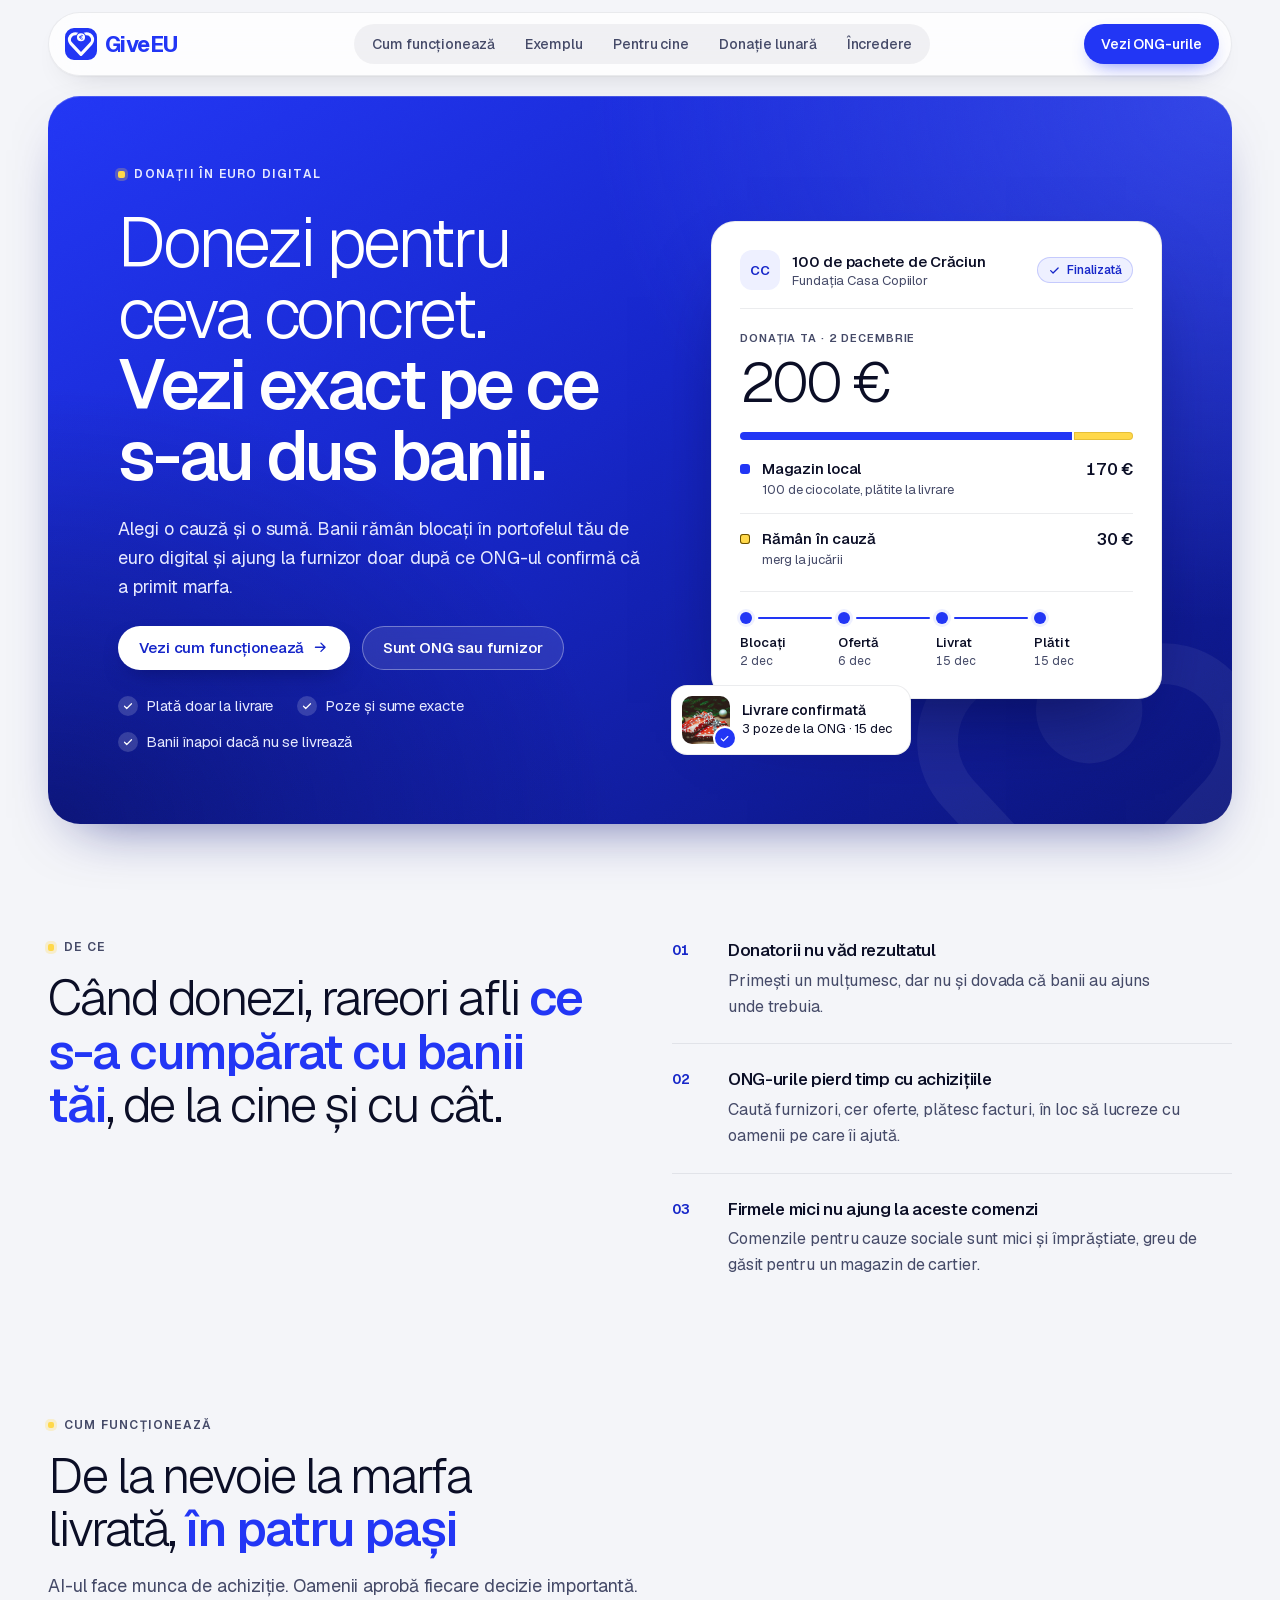
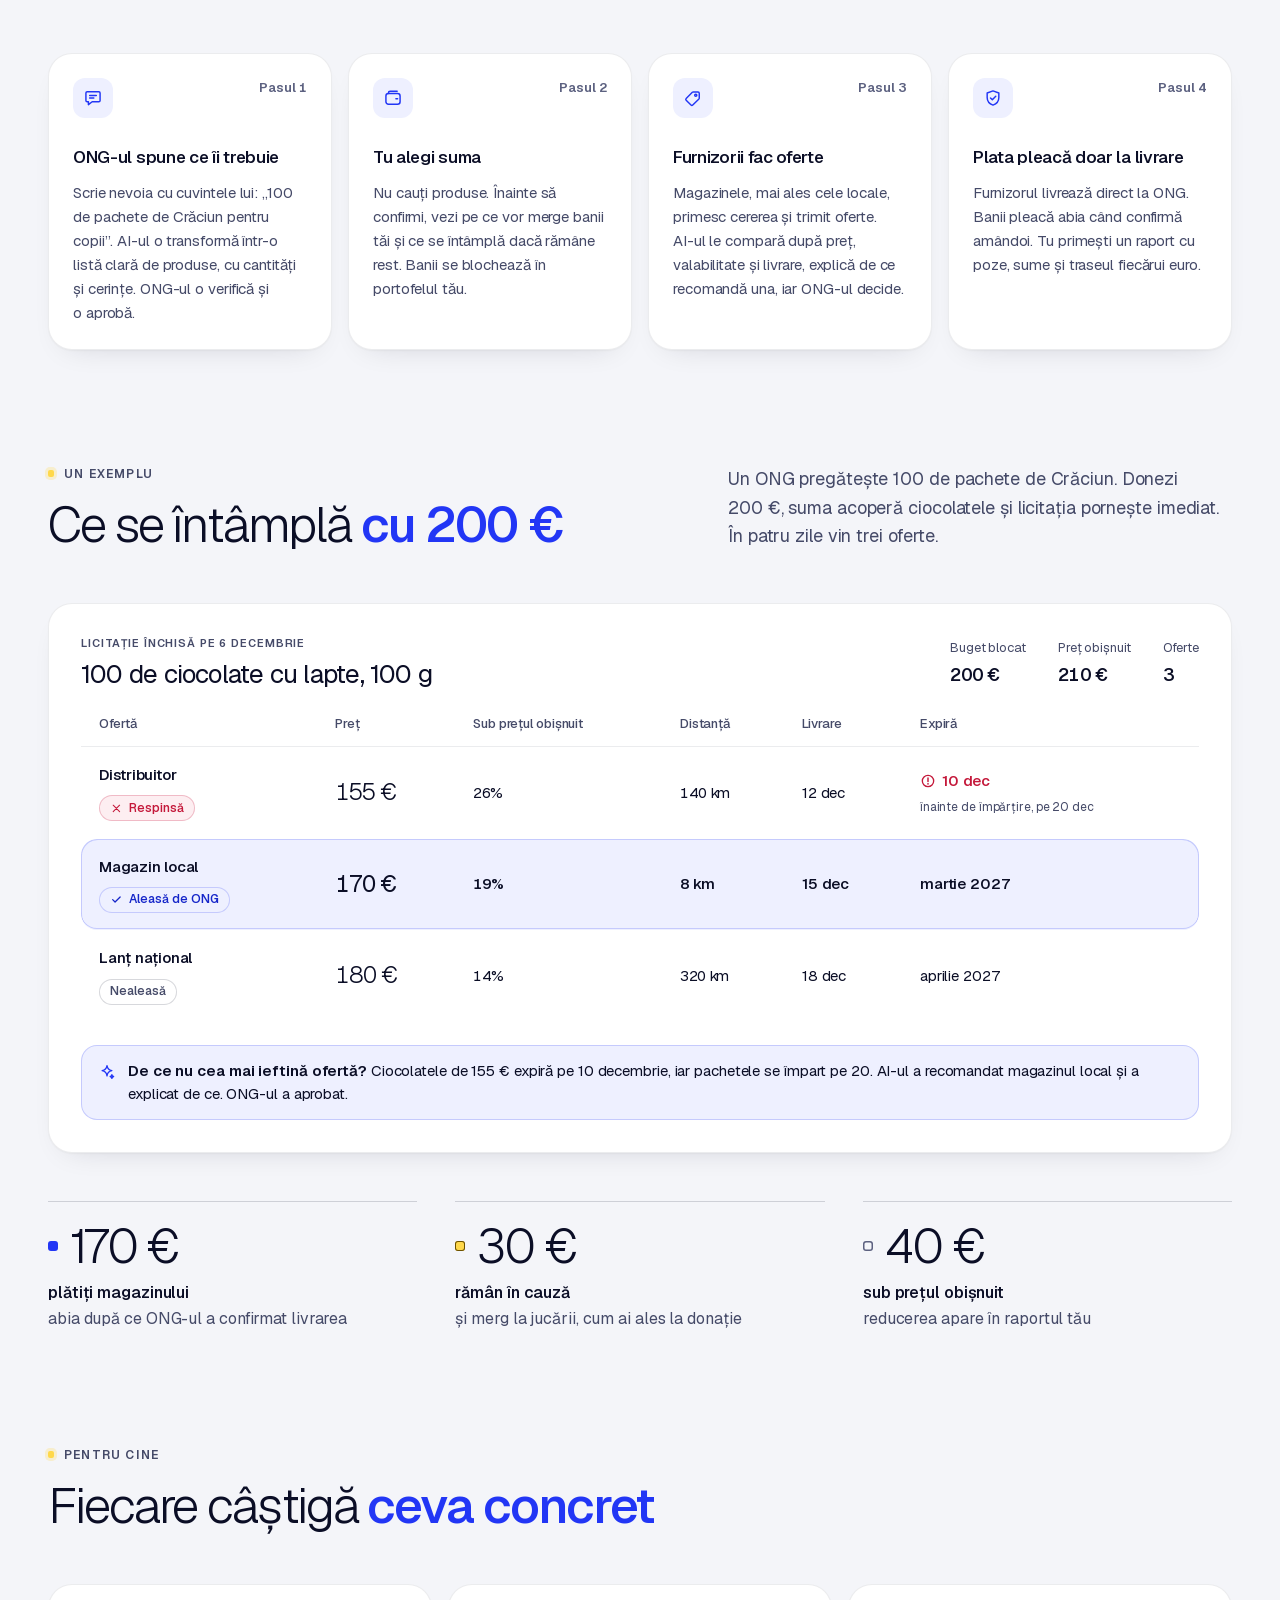
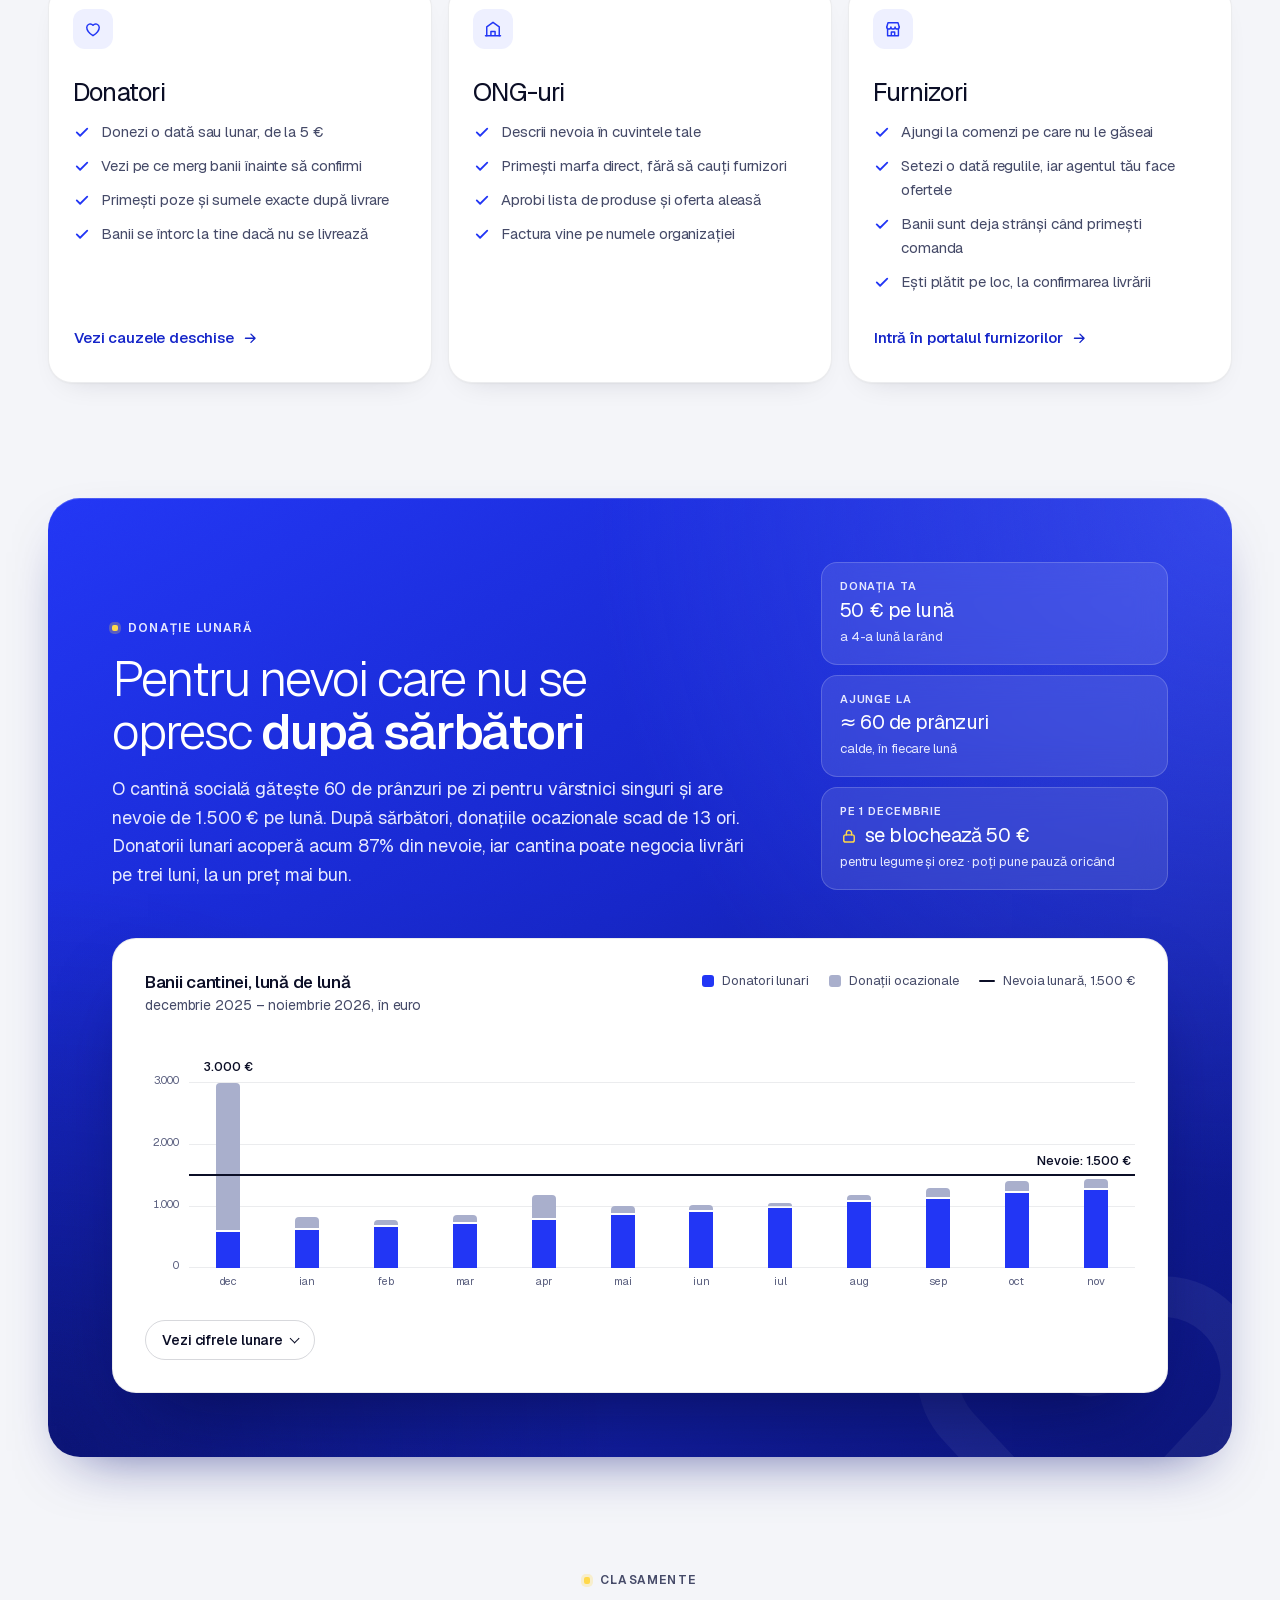
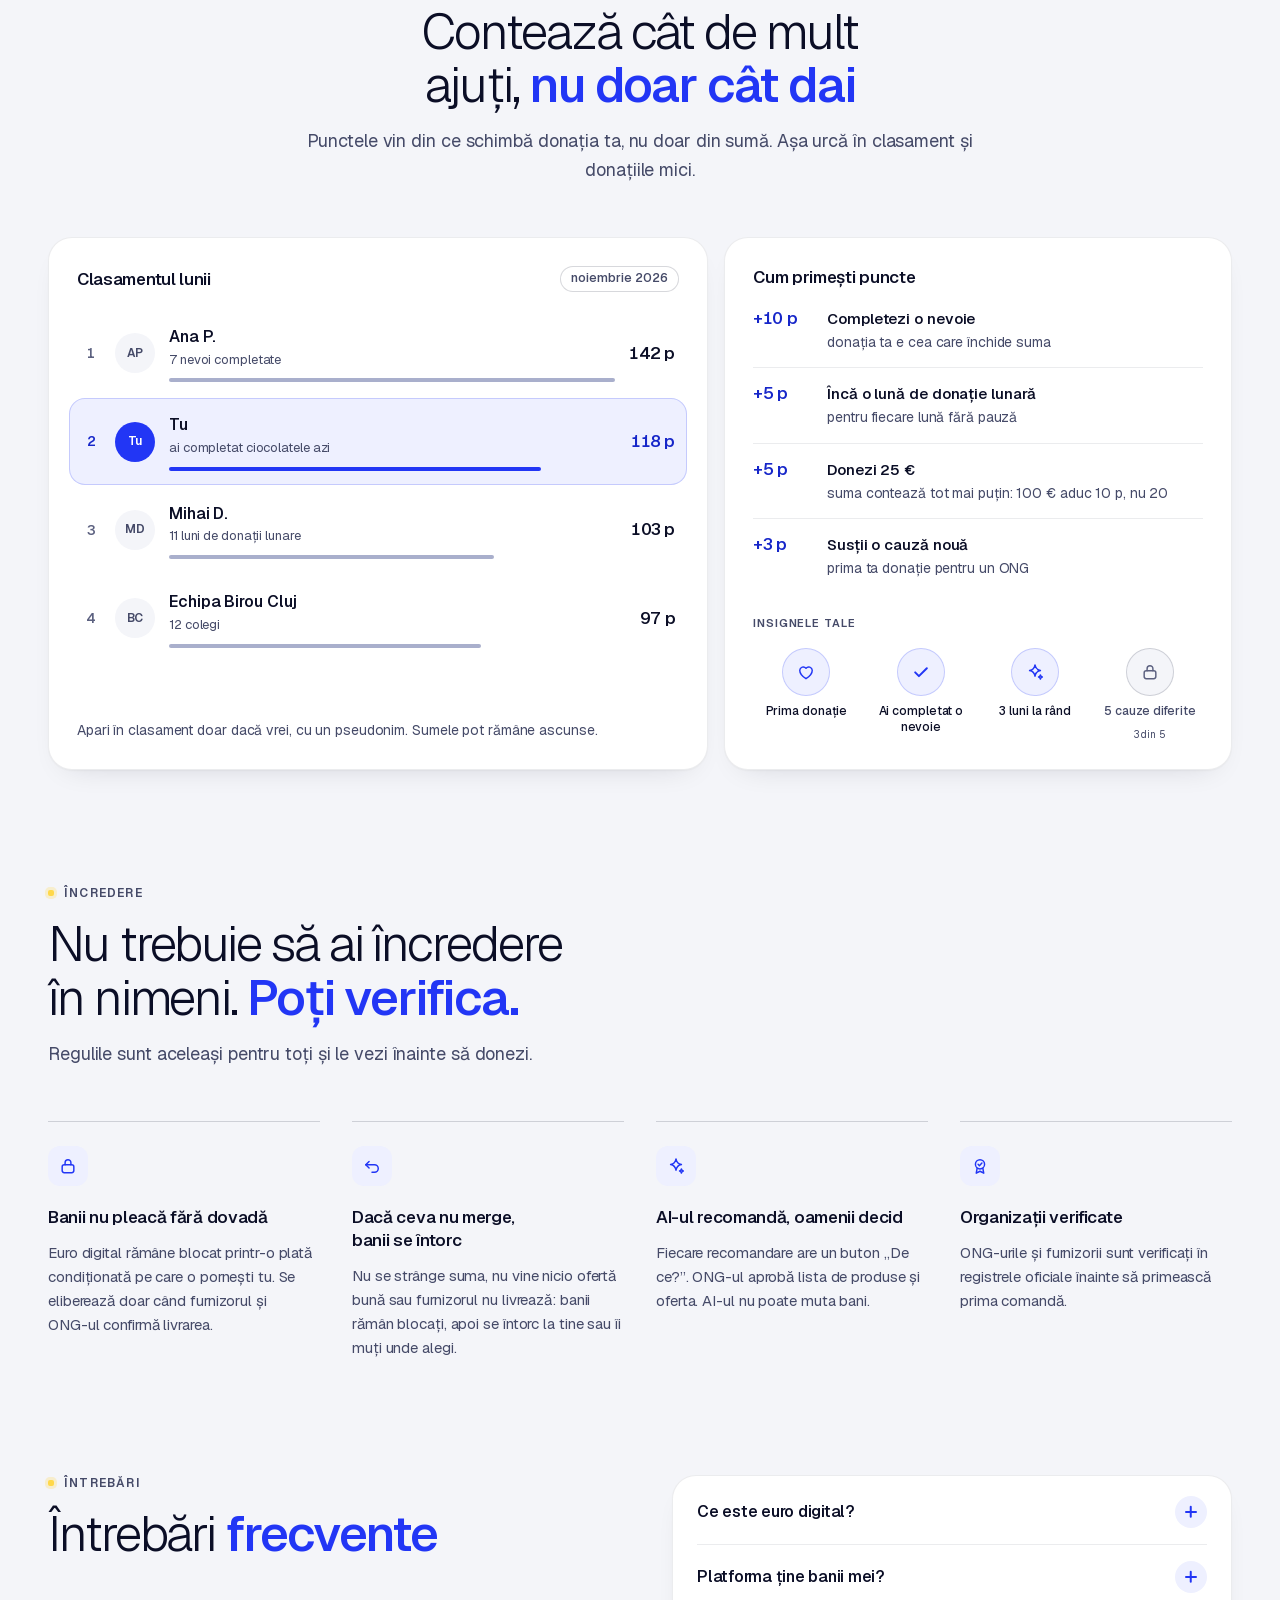
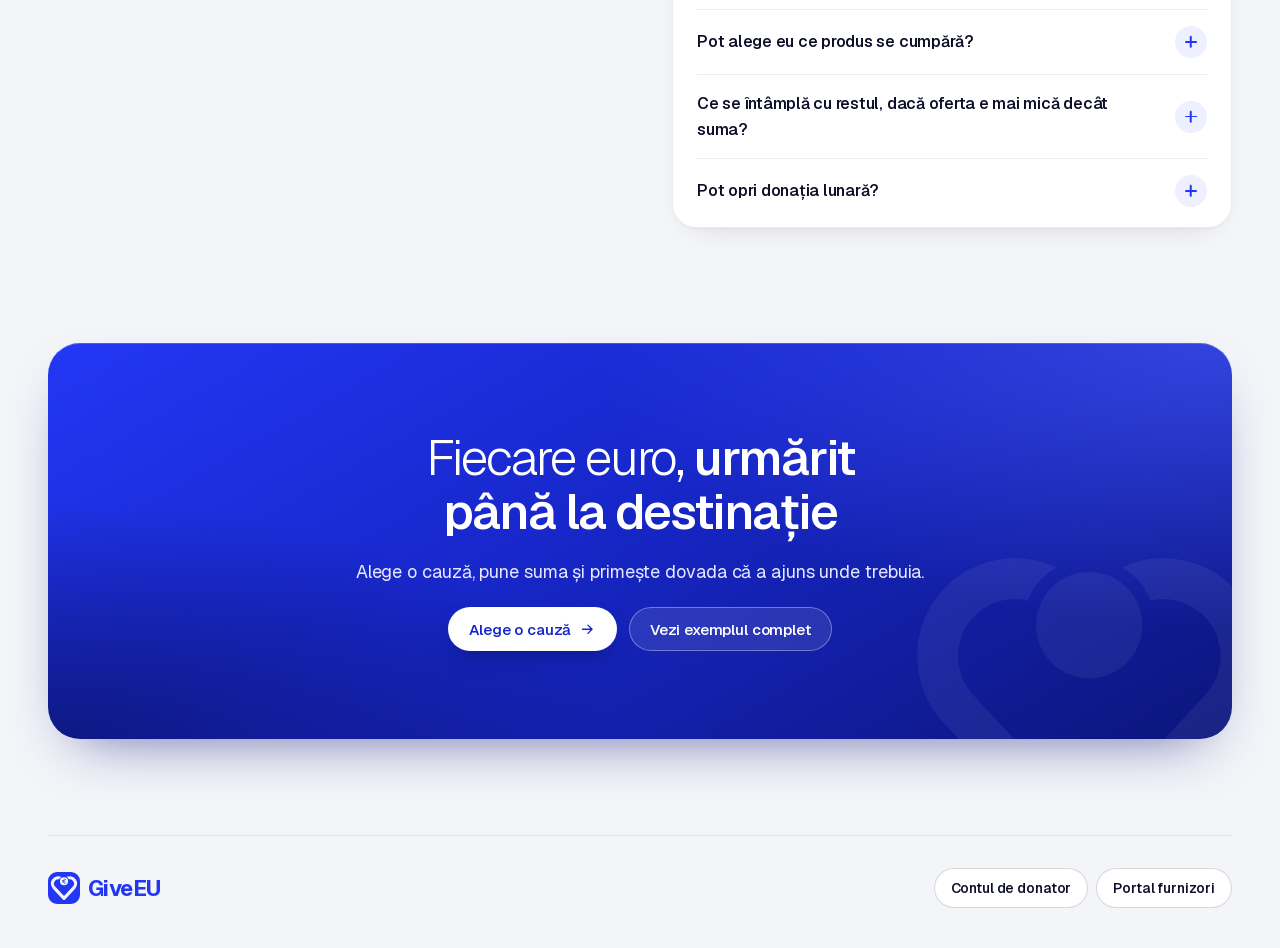
==== commit 582d3e89: "Close the padlock sideways and drop the footer disclaimer - The payment padlock now starts open with" ====
--- a/index.html
+++ b/index.html
@@ -394,7 +394,6 @@
   <div class="wrap">
     <div class="brand">
       <a class="logo" href="#top" aria-label="GiveEU, începutul paginii"><svg class="mark" aria-hidden="true"><use href="#i-mark"/></svg><span>GiveEU</span></a>
-      <p>Prototip pentru hackathonul Pixel 5.0, noiembrie 2026. Euro digital, plățile, numele și sumele sunt simulate. Nu e un serviciu oficial al Uniunii Europene.</p>
     </div>
     <nav class="links" aria-label="Aplicație">
       <a class="btn btn--ghost btn--sm" href="donate.html">Contul de donator</a>
--- a/assets/giveeu.css
+++ b/assets/giveeu.css
@@ -202,8 +202,16 @@
 .seg a:hover{color:var(--ink)}
 .seg a[aria-current]{background:var(--surface);color:var(--ink);box-shadow:0 1px 2px rgba(11,14,38,.08),0 2px 8px -4px rgba(11,14,38,.2)}
 .avatar{width:2.5rem;height:2.5rem;flex:none;border-radius:50%;display:grid;place-items:center;background:var(--blue);color:#fff;font:600 .8125rem/1 var(--font);letter-spacing:.02em}
-.walletchip{display:flex;align-items:center;gap:.5rem;height:2.5rem;padding:0 .3125rem 0 .875rem;border-radius:999px;background:var(--surface);border:1px solid var(--line-2);font-size:.875rem;font-weight:550}
-.walletchip .mono{font-variant-numeric:tabular-nums}
+/* portofelul din bară: disponibil și blocat, cu etichete vizibile */
+.walletchip{display:flex;align-items:center;gap:.75rem;height:2.75rem;padding:0 1.125rem 0 .3125rem;border-radius:999px;background:var(--surface);border:1px solid var(--line-2);box-shadow:0 1px 2px rgba(11,14,38,.04)}
+.wc-ico{width:2.125rem;height:2.125rem;flex:none;border-radius:50%;display:grid;place-items:center;background:var(--blue-50);color:var(--blue)}
+.wc-ico svg{width:1.0625rem;height:1.0625rem;fill:none;stroke:currentColor;stroke-width:1.8;stroke-linecap:round;stroke-linejoin:round}
+.wc-col{display:grid;gap:.125rem;line-height:1.1}
+.wc-l{display:inline-flex;align-items:center;gap:.25rem;font-size:.625rem;font-weight:600;letter-spacing:.07em;text-transform:uppercase;color:var(--ink-2)}
+.wc-l svg{width:.7rem;height:.7rem;fill:none;stroke:currentColor;stroke-width:2.4;stroke-linecap:round;stroke-linejoin:round}
+.wc-v{font-size:.9375rem;font-weight:550;letter-spacing:-.02em;color:var(--ink);white-space:nowrap}
+.wc-col.hold :is(.wc-l,.wc-v){color:var(--sun-ink)}
+.wc-sep{width:1px;height:1.625rem;background:var(--line-2)}
 .bell .count{position:absolute;top:-.25rem;right:-.25rem;min-width:1.25rem;height:1.25rem;padding:0 .3rem;border-radius:999px;background:var(--rose);color:#fff;font:600 .6875rem/1.25rem var(--font);text-align:center;box-shadow:0 0 0 2px var(--surface)}
 .bell.ring svg{animation:ring .9s ease 2}
 @keyframes ring{0%,100%{transform:rotate(0)}20%{transform:rotate(16deg)}40%{transform:rotate(-14deg)}60%{transform:rotate(8deg)}80%{transform:rotate(-4deg)}}
@@ -599,6 +607,10 @@
    Aplicațiile (donate.html, suppliers.html)
    ========================================================================== */
 .band+.band{padding-top:3.5rem}
+/* despărțire discretă între antetul paginii și lista de cauze */
+.band.list-band{padding-top:clamp(2.5rem,5vw,3.5rem)}
+.list-band>.wrap{padding-top:clamp(1.75rem,3vw,2.25rem);border-top:1px solid var(--line-2)}
+.list-h{margin-bottom:1rem;font:600 .75rem/1.35 var(--font);letter-spacing:.1em;text-transform:uppercase;color:var(--ink-2)}
 .page-h1{margin-top:1rem}
 
 /* filtre */
@@ -716,8 +728,16 @@
 .auth{display:grid;justify-items:center;gap:.875rem;padding-block:.5rem;text-align:center}
 .lockwrap{display:grid;place-items:center;height:9rem;position:relative}
 .lockwrap svg{width:110px;height:130px;overflow:visible}
-.lockwrap .shackle{transform:translateY(-16px);transition:transform .45s cubic-bezier(.5,1.6,.5,1) .45s}
-.lockwrap.shut .shackle{transform:none}
+/* lacătul se închide ca unul adevărat: toarta pleacă deschisă spre dreapta, se rotește în jurul piciorului
+   drept (care rămâne în corp), vine de la dreapta spre stânga și apoi coboară în lăcaș */
+.lockwrap .shackle{transform-box:view-box;transform-origin:80px 0;transform:translateY(-14px) scaleX(-1)}
+.lockwrap.shut .shackle{animation:shackle-shut .85s .42s forwards}
+@keyframes shackle-shut{
+  0%{transform:translateY(-14px) scaleX(-1);animation-timing-function:cubic-bezier(.45,0,.25,1)}
+  62%{transform:translateY(-14px) scaleX(1);animation-timing-function:cubic-bezier(.5,0,.75,0)}
+  84%{transform:translateY(1.5px) scaleX(1);animation-timing-function:ease-out}
+  100%{transform:translateY(0) scaleX(1)}
+}
 .lockwrap .dropcoin{transform:translateY(-70px);opacity:0;transition:transform .45s cubic-bezier(.4,0,.6,1),opacity .2s}
 .lockwrap.shut .dropcoin{transform:translateY(0);opacity:1}
 .thanks{text-align:center;justify-items:center}
